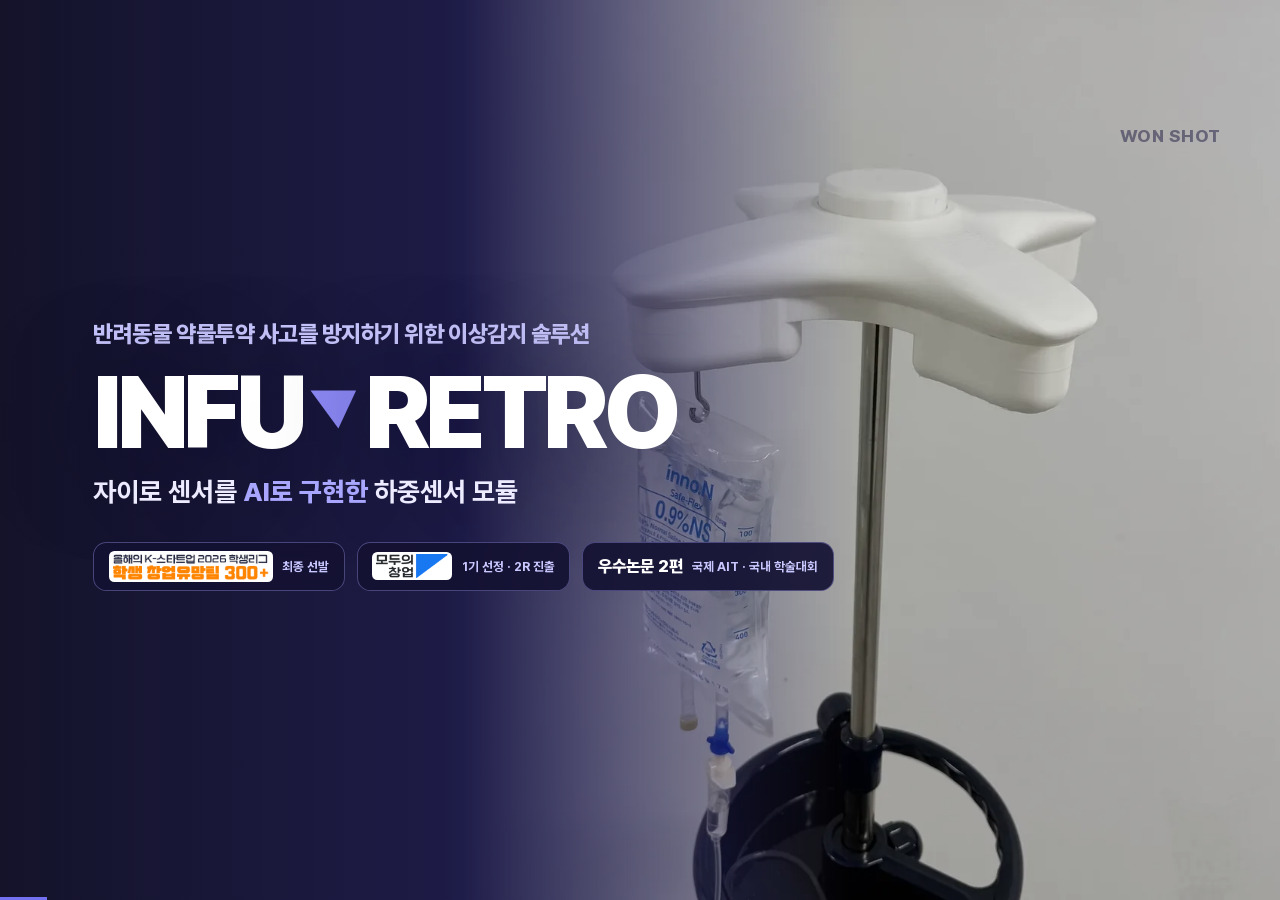
==== index.html @ 41d9176d "Invest slide spacing for PPTX export; rebuild PPTX Co-Authored-By: Claude Opus 5.5 <noreply@anthropi" ====
<!doctype html>
<html lang="ko">
<head>
<meta charset="utf-8">
<meta name="viewport" content="width=device-width, initial-scale=1, viewport-fit=cover">
<title>INFU RETRO IR — 자이로 가상화 AI 모델</title>
<meta name="claude:viewport-fit-sides" content="cover">
<meta name="description" content="WON SHOT — 로드셀 하나로 흔들림 · 기울기를 보정하는 자이로 가상화 AI 모델, INFU RETRO IR 발표 자료">
<meta name="theme-color" content="#120D0A">
<link rel="manifest" href="manifest.webmanifest">
<link rel="apple-touch-icon" href="media/icon-192.png">
<meta name="mobile-web-app-capable" content="yes">
<meta name="apple-mobile-web-app-capable" content="yes">
<meta name="apple-mobile-web-app-status-bar-style" content="black-translucent">
<script>
  // phones and tablets held upright show the deck turned sideways, like a video player in landscape
  if (matchMedia('(orientation: portrait) and (pointer: coarse)').matches) document.documentElement.classList.add('rot');
</script>
<style>
/* Layout: a 16:9 stage (1em = 1/96 of its width) on full-bleed slide grounds, the same on every screen like a
   slide viewer. On a phone or tablet held upright the whole viewer is turned a quarter turn (html.rot) so the
   stage uses the long side of the screen; turning the device sideways then shows it upright. */
:root {
  /* espresso ground */
  --g1: #221913;
  --g2: #140F0B;
  --g3: #0B0806;
  --panel: #1D1612;     /* cards */
  --panel-2: #271E18;   /* raised cards */
  --line: #3A2E25;
  --cream: #F3ECE2;     /* text on dark */
  --cream-2: #CFC2B3;
  --mute: #9A8B7E;
  --honey: #E3BC8C;     /* accent on dark */
  --caramel: #A9723F;   /* highlight fills */
  --sage: #9DB58E;      /* normal state */
  --alert: #E5704F;     /* alarm state */
  /* cream slides */
  --paper: #EFE8DD;
  --sheet: #F8F4EE;
  --rule: #D6CABA;
  --ink: #2A1F18;
  --cocoa: #3B2A20;
  --ink-mute: #6E5E50;
  --accent-ink: #8A5A2E;
  --night: #120D0A;
  --scrim: rgba(12, 8, 6, .86);
  --scrim0: rgba(12, 8, 6, 0);
  --veil: rgba(12, 8, 6, .95);
  --tint: rgba(243, 236, 226, .07);
  --track: rgba(243, 236, 226, .2);
  --track-ax: rgba(243, 236, 226, .08);
  --track-hi: rgba(243, 236, 226, .45);
  --hover: rgba(243, 236, 226, .12);

  --font: "Pretendard Pitch", "Pretendard Variable", Pretendard, -apple-system, BlinkMacSystemFont,
          "Apple SD Gothic Neo", "Noto Sans KR", "Malgun Gothic", system-ui, sans-serif;

  --vw: 100vw;
  --vh: 100vh;
  --fw: min(var(--vw), calc(var(--vh) * 16 / 9));
  --fh: calc(var(--fw) * 9 / 16);
  --ease: cubic-bezier(.2, .7, .2, 1);
  color-scheme: dark;
}
@supports (height: 100dvh) { :root { --vh: 100dvh; } }
html.rot { --vw: 100vh; --vh: 100vw; }
@supports (height: 100dvh) { html.rot { --vw: 100dvh; } }
html.rot body { position: fixed; top: 0; left: 0; width: var(--vw); height: var(--vh); transform-origin: 0 0; transform: translateX(100vw) rotate(90deg); }
/* Content slides and the control bar run on a light linen ground; the 3 a.m. photo scene, the overlays
   (contents, notes, lightbox) and the control bar over that scene keep the dark espresso tokens above. */
.slide:not(.photo), .chrome {
  --g1: #FFFDF9; --g2: #F7F1E8; --g3: #EDE3D6;
  --panel: #FFFFFF; --panel-2: #F6EFE5; --line: #E6DBCD;
  --cream: #2A1F18; --cream-2: #5B4B3F; --mute: #76665A;  /* muted text ≥ 4.5:1 on white, linen and peach cards */
  --honey: #AD6229; --caramel: #EDBD85; --sage: #4C8744; --alert: #D04E2D;
  --scrim: rgba(247, 241, 232, .95); --scrim0: rgba(247, 241, 232, 0);
  --tint: rgba(42, 31, 24, .045); --track: rgba(42, 31, 24, .14); --track-ax: rgba(42, 31, 24, .06);
  --track-hi: rgba(42, 31, 24, .32); --hover: rgba(42, 31, 24, .07);
  color-scheme: light;
}
.slide:not(.photo) { color: var(--cream); }
body.on-dark .chrome {
  --panel-2: #271E18; --line: #3A2E25; --cream: #F3ECE2; --cream-2: #CFC2B3; --mute: #9A8B7E; --honey: #E3BC8C;
  --scrim: rgba(12, 8, 6, .86); --scrim0: rgba(12, 8, 6, 0);
  --tint: rgba(243, 236, 226, .07); --track: rgba(243, 236, 226, .2); --track-ax: rgba(243, 236, 226, .08);
  --track-hi: rgba(243, 236, 226, .45); --hover: rgba(243, 236, 226, .12);
  color-scheme: dark;
}

*, *::before, *::after { box-sizing: border-box; }
[hidden] { display: none !important; }
html, body { height: 100%; }
body {
  margin: 0; overflow: hidden;
  background: #120D0A; color: var(--cream);
  font-family: var(--font);
  -webkit-font-smoothing: antialiased; font-kerning: normal;
  word-break: keep-all; overflow-wrap: break-word;
}
img { max-width: 100%; display: block; }
button { font: inherit; color: inherit; }
h1, h2, h3, h4, p, ol, ul, figure, blockquote { margin: 0; }
ol, ul { padding: 0; list-style: none; }
em { font-style: normal; color: var(--honey); }
strong, b { font-weight: 700; }
small { font-size: .8em; }
:focus-visible { outline: 3px solid var(--honey); outline-offset: 2px; border-radius: 4px; }
.sr { position: absolute; width: 1px; height: 1px; overflow: hidden; clip: rect(0 0 0 0); white-space: nowrap; }
.tn { font-variant-numeric: tabular-nums; }

/* ================= deck & slides ================= */
.deck { position: fixed; inset: 0; overflow: hidden; }
.slide {
  position: absolute; inset: 0;
  background: radial-gradient(120% 95% at 50% 38%, var(--g1) 0%, var(--g2) 55%, var(--g3) 100%);
  opacity: 0; visibility: hidden; z-index: 1;
  transition: opacity 0s .66s, visibility 0s .66s;
  --dx: 2vw;
}
.slide.past { --dx: -2vw; }
.slide.on { opacity: 1; visibility: visible; z-index: 2; transition: opacity .6s cubic-bezier(.3, .6, .3, 1), visibility 0s; --dx: 0px; }
.slide.light { background: linear-gradient(180deg, #F6F1EA 0%, var(--paper) 100%); color: var(--ink); }
.light em { color: var(--accent-ink); }

.frame {
  position: absolute; left: 50%; top: 50%;
  width: var(--fw); height: var(--fh);
  transform: translate(calc(-50% + var(--dx)), -50%);
  transition: transform .8s var(--ease);
  font-size: calc(var(--fw) / 96);
  padding: 3.3em 6em 2.6em;
  display: flex; flex-direction: column;
}
/* brand corners on content slides */
.slide:not(.light):not(.photo) .frame::before,
.slide:not(.light):not(.photo) .frame::after {
  position: absolute; top: 1.7em; font-size: .74em; font-weight: 700; letter-spacing: .2em; color: var(--mute);
}
.slide:not(.light):not(.photo) .frame::before { content: "WON SHOT"; left: 8.1em; white-space: pre; }
.slide:not(.light):not(.photo) .frame::after { content: attr(data-pg); right: 8.1em; letter-spacing: .14em; font-variant-numeric: tabular-nums; }
.appx .frame::after { color: var(--honey) !important; }
/* warm glow from the top and a faint film grain on the espresso ground */
.slide:not(.light):not(.photo)::before {
  content: ""; position: absolute; inset: 0; pointer-events: none;
  background:
    radial-gradient(55% 38% at 50% 0%, rgba(237, 189, 133, .2), rgba(237, 189, 133, 0) 72%),
    radial-gradient(40% 40% at 100% 100%, rgba(237, 189, 133, .12), rgba(237, 189, 133, 0) 70%),
    url("data:image/svg+xml;utf8,<svg xmlns='http://www.w3.org/2000/svg' width='180' height='180'><filter id='n'><feTurbulence type='fractalNoise' baseFrequency='.85' numOctaves='2' stitchTiles='stitch'/><feColorMatrix values='0 0 0 0 .25  0 0 0 0 .17  0 0 0 0 .1  0 0 0 .045 0'/></filter><rect width='180' height='180' filter='url(%23n)'/></svg>");
}
.lab .secn { display: inline-grid; place-items: center; min-width: 2em; height: 1.45em; margin-right: .65em; padding: 0 .4em; border-radius: .35em; background: rgba(173, 98, 41, .1); color: var(--honey); font-style: normal; font-size: .8em; font-weight: 800; letter-spacing: .04em; font-variant-numeric: tabular-nums; vertical-align: .1em; }
.slide.on .bleed, .slide.on .pet img, .slide.on .impact-photo img, .slide.on .cover-photo img { animation: kb 16s cubic-bezier(.2, .6, .3, 1) both; }
@keyframes kb { from { transform: scale(1.08); } to { transform: scale(1); } }
.s-impact .frame::after { display: none; }

/* build-in on arrival */
.slide.on .b { animation: rise .8s var(--ease) both; animation-delay: calc(120ms + var(--i, 0) * 80ms); }
@keyframes rise { from { opacity: 0; transform: translateY(1em); } }
/* click steps (like PowerPoint animations): hidden until the presenter advances */
[data-step] { transition: opacity .55s ease, transform .7s var(--ease), filter .55s ease; }
[data-step]:not(.in) { opacity: 0; transform: translateY(.9em); }
[data-step][data-dim]:not(.in) { opacity: .16; transform: none; filter: saturate(0); }

/* ================= type ================= */
.lab { text-align: center; font-size: 1em; font-weight: 650; letter-spacing: .02em; color: var(--honey); }
.lab span { color: var(--mute); font-weight: 500; margin-left: .5em; }
.h {
  margin-top: .4em; text-align: center;
  font-size: 2.85em; font-weight: 730; line-height: 1.26; letter-spacing: -.032em; text-wrap: balance;
}
.h mark, .big-sub mark {
  background: linear-gradient(180deg, transparent 58%, var(--caramel) 58%, var(--caramel) 93%, transparent 93%); color: inherit;
  padding: 0 .1em;
  -webkit-box-decoration-break: clone; box-decoration-break: clone;
}
.lede { margin-top: .7em; text-align: center; font-size: 1.15em; color: var(--cream-2); line-height: 1.55; }
.bd { flex: 1; min-height: 0; margin-top: 1.9em; display: flex; flex-direction: column; gap: 1.1em; }
.ft { margin-top: 1em; display: flex; flex-direction: column; gap: .5em; }
.take { text-align: center; font-size: 1.32em; font-weight: 700; letter-spacing: -.015em; }
.src { font-size: .75em; color: var(--mute); line-height: 1.5; }
.src::first-letter { color: var(--cream-2); }
.light .src { color: var(--ink-mute); }

/* ================= surfaces ================= */
.g { flex: 1; min-height: 0; display: grid; grid-template-columns: var(--c, 1fr 1fr); gap: 1.1em; }
.stack { display: flex; flex-direction: column; gap: 1.1em; min-width: 0; min-height: 0; }
.card {
  min-width: 0; min-height: 0;
  background: linear-gradient(180deg, #FFFFFF 0%, #FFFCF8 100%); border: 1px solid var(--line); border-radius: .9em;
  padding: 1.35em 1.5em;
  box-shadow: inset 0 1px 0 #FFFFFF, 0 .7em 2em rgba(92, 62, 36, .07), 0 .1em .3em rgba(92, 62, 36, .05);
}
.card.hi { background: linear-gradient(160deg, #FFF6EA 0%, #FBE8D2 100%); border-color: #EED1AE; }
.card h3 { font-size: 1.08em; font-weight: 700; letter-spacing: -.01em; line-height: 1.35; }
.cs { margin-top: .3em; font-size: .84em; color: var(--mute); line-height: 1.5; }
.num { font-weight: 800; letter-spacing: -.045em; line-height: 1; white-space: nowrap; }
/* a number that counts up keeps equal-width digits so the unit beside it does not jitter while it counts */
[data-count] { font-variant-numeric: tabular-nums; }
.num small { font-size: .42em; font-weight: 700; letter-spacing: 0; margin-left: .06em; }
.ph { position: relative; overflow: hidden; border-radius: .7em; min-height: 0; background: var(--panel-2); }
.ph img { width: 100%; height: 100%; object-fit: cover; }
.ico { width: 1em; height: 1em; flex: none; fill: none; stroke: currentColor; stroke-width: 1.7; stroke-linecap: round; stroke-linejoin: round; }
.chip { display: inline-flex; align-items: center; gap: .35em; padding: .3em .85em; border-radius: 99em; font-size: .8em; font-weight: 700; white-space: nowrap; }
.chip.ok { background: rgba(157, 181, 142, .16); color: var(--sage); }
.chip.okl { border: 1px solid rgba(157, 181, 142, .5); color: var(--sage); }
.chip.al { background: var(--alert); color: #FFFFFF; }
.chip.lt { background: rgba(173, 98, 41, .1); color: var(--honey); }
[data-zoom] { cursor: zoom-in; }

/* charts: every data graph is a fixed SVG drawn by scripts/infutech-charts.py (Python), never drawn in HTML */
.pyc { display: block; flex: 1; min-height: 0; width: 100%; margin-top: .8em; object-fit: contain; }
.pyc-w { display: block; width: 100%; height: auto; }
.pyc-vs { margin-bottom: 1.1em; padding-bottom: 1.1em; border-bottom: 1px dashed var(--line); }
.pyc-stack { margin-top: .7em; }
.pyc-res { display: block; width: 100%; height: auto; margin-top: 1.4em; }
.cause { margin-top: 1.25em; }
.cause-h { font-size: .9em; color: var(--cream-2); }
.cause-h b { margin-right: .55em; font-weight: 720; color: var(--cream); }
.cause .pyc-w { margin-top: .6em; }
.pyc-ep { display: block; width: 100%; height: auto; margin-top: auto; }
.pyc-spark { display: block; width: 100%; height: auto; max-height: 3.6em; object-fit: contain; object-position: left; margin-top: .2em; }
.pyc-dots { display: block; width: 15em; height: auto; flex: none; }
.chart { display: flex; flex-direction: column; }

/* ================= 1 cover · 17 close (cream) ================= */
.topline { display: flex; justify-content: space-between; gap: 2em; font-size: .78em; font-weight: 650; letter-spacing: .06em; color: var(--ink-mute); }
.s-cover .frame, .s-end .frame { padding-top: 2.2em; }
.cover-photo {
  position: absolute; left: 54.5%;
  right: calc((var(--fw) - var(--vw)) / 2);
  top: calc((var(--fh) - var(--vh)) / 2);
  bottom: calc((var(--fh) - var(--vh)) / 2);
  overflow: hidden; background: var(--night);
}
.cover-photo img { width: 100%; height: 100%; object-fit: cover; object-position: 35% 50%; }
.cover-photo::after { content: ""; position: absolute; inset: 0; background: linear-gradient(90deg, rgba(18, 13, 10, .25), rgba(18, 13, 10, 0) 30%); }
.cover-text { position: relative; flex: 1; width: 47%; display: flex; flex-direction: column; justify-content: center; gap: 1.1em; }
.eyebrow { font-size: 1.2em; font-weight: 560; color: var(--cocoa); }
.eyebrow em { font-weight: 760; }
.s-cover .eyebrow { margin-top: -.35em; font-size: 1.62em; font-weight: 650; letter-spacing: -.02em; color: var(--ink); }
.s-cover .eyebrow em { font-style: normal; font-weight: 820; color: var(--accent-ink); }
.cover-tag { display: flex; gap: .5em; }
.cover-tag span { padding: .3em .85em; border-radius: 99em; background: var(--cocoa); color: #FFF6EC; font-size: 1.18em; font-weight: 720; }
.cover-tag span + span { background: var(--accent-ink); }
.cover-ttl { font-size: 4.6em; font-weight: 800; line-height: 1.1; letter-spacing: -.045em; color: var(--ink); }
.cover-desc { font-size: 1.12em; line-height: 1.65; color: var(--cocoa); }
.cover-chips { display: flex; flex-wrap: wrap; gap: .5em; }
.cover-chips li { border: .1em solid var(--cocoa); color: var(--cocoa); border-radius: 99em; padding: .32em .95em; font-weight: 680; font-size: 1.02em; }
.cover-foot { display: flex; align-items: center; flex-wrap: wrap; gap: 1em; margin-top: 1.3em; font-weight: 700; font-size: .95em; color: var(--cocoa); }
.cover-foot .brand { font-size: 1.15em; letter-spacing: .16em; color: var(--ink); }
.cover-module {
  position: absolute; left: 46.2%; top: 52%;
  width: 16.8em; aspect-ratio: 1; max-width: 100%;
  border-radius: 50%; background: var(--sheet);
  display: grid; place-items: center;
  box-shadow: 0 1.6em 3.6em rgba(18, 13, 10, .38);
}
.cover-module img { width: 76%; }
.cover-module figcaption { position: absolute; top: calc(100% + 1em); left: 52%; white-space: nowrap; color: rgba(243, 236, 226, .82); font-size: .8em; font-weight: 650; letter-spacing: .04em; text-shadow: 0 1px 6px rgba(0, 0, 0, .5); }

/* closing: the reference page's clean centred column (eyebrow, one-line title, two lines, sign-off, footer)
   with the warm daylight care scene in a small arched window above it — not the cover's night photo */
.end-c { position: relative; flex: 1; display: flex; flex-direction: column; align-items: center; justify-content: center; text-align: center; gap: 1em; }
.end-win { position: relative; width: 12.5em; height: 15.5em; margin: 0 0 1.7em; border-radius: 6.25em 6.25em .6em .6em; overflow: hidden; background: #E9DFD2; box-shadow: 0 .6em 1.6em rgba(92, 62, 36, .12); }
.end-win::after { content: ""; position: absolute; inset: 0; border-radius: inherit; box-shadow: inset 0 0 0 1px rgba(92, 62, 36, .08); }
.end-win img { display: block; width: 100%; height: 100%; object-fit: cover; object-position: center 42%; transform: scale(1.75); transform-origin: 86% 40%; }  /* the IV line down to the sleeping cat — a closer frame than slide 19 */
.end-eb { font-size: .86em; font-weight: 600; letter-spacing: .24em; color: var(--accent-ink); }
.end-ttl { font-size: 3.5em; font-weight: 700; letter-spacing: -.03em; line-height: 1.25; color: var(--ink); margin: .05em 0 .1em; }
.end-sub { font-size: 1.22em; font-weight: 500; line-height: 1.7; letter-spacing: -.01em; color: #5B4B3F; }
.end-sub b { font-weight: 600; color: inherit; }
.end-ty { margin-top: 2.2em; font-size: 1.6em; font-weight: 700; letter-spacing: -.01em; color: var(--accent-ink); }
.end-foot { font-size: .82em; font-weight: 600; letter-spacing: .14em; color: var(--ink-mute); }

/* ================= 2 night ================= */
.photo .bleed { position: absolute; inset: 0; width: 100%; height: 100%; object-fit: cover; object-position: 70% 50%; }
.s-night .shade { position: absolute; inset: 0; background: linear-gradient(90deg, rgba(12, 8, 6, .93) 0%, rgba(12, 8, 6, .7) 42%, rgba(12, 8, 6, .12) 74%, rgba(12, 8, 6, 0) 100%); }
.s-night .frame { justify-content: center; }
.scene { position: relative; width: 60%; display: flex; flex-direction: column; gap: 1.5em; }
.clock { display: flex; align-items: baseline; gap: .8em; color: var(--honey); font-weight: 650; font-size: 1.1em; letter-spacing: .04em; }
.clock .digits { font-size: 3.4em; font-weight: 250; letter-spacing: .02em; font-variant-numeric: tabular-nums; color: var(--cream); }
.clock .colon { animation: blink 2s steps(1) infinite; }
@keyframes blink { 50% { opacity: .15; } }
.scene-ttl { font-size: 3.5em; font-weight: 740; line-height: 1.26; letter-spacing: -.04em; }
.scene-sub { font-size: 2em; font-weight: 560; line-height: 1.45; color: var(--cream-2); letter-spacing: -.025em; }
.scene-sub em { font-weight: 740; }
.scene-ttl em { font-style: normal; color: var(--honey); }
.story { display: grid; grid-template-columns: repeat(4, 1fr); gap: 0; margin: .2em 0 .3em; }
.story li { position: relative; display: flex; flex-direction: column; gap: .35em; padding: 1.25em 1.2em 0 0; border-top: 2px solid rgba(227, 188, 140, .35); }
.story li::before { content: ""; position: absolute; left: 0; top: -.45em; width: .8em; height: .8em; border-radius: 50%; background: var(--g2); border: 2px solid var(--honey); }
.story li.hl { border-top-color: var(--alert); }
.story li.hl::before { background: var(--alert); border-color: var(--alert); }
.story b { font-size: 1.45em; font-weight: 780; color: var(--cream); }
.story li.hl b { color: #F08A6A; }
.story span { font-size: 1.04em; line-height: 1.45; color: var(--cream-2); }
.gaps { display: flex; gap: .7em; }
.gaps li { padding: .55em 1.2em; border-radius: 99em; background: rgba(243, 236, 226, .08); border: 1px solid var(--line); font-weight: 680; }
.scene-src { position: absolute; left: 6em; bottom: 2.4em; font-size: .75em; color: var(--mute); }

/* ================= 3 hook number ================= */
.hook { flex: 1; display: flex; flex-direction: column; align-items: center; justify-content: center; text-align: center; }
.big { font-size: 11em; font-weight: 800; letter-spacing: -.06em; line-height: .95; }
.big small { font-size: .45em; letter-spacing: -.02em; margin-left: .04em; }
.big-sub { position: relative; margin-top: .55em; font-size: 2.1em; font-weight: 650; letter-spacing: -.03em; line-height: 1.4; }
.scribble { position: absolute; left: -4%; right: -4%; bottom: -.55em; width: 108%; height: .7em; overflow: visible; }
.scribble path { fill: none; stroke: var(--caramel); stroke-width: 3; stroke-linecap: round; stroke-dasharray: 700; stroke-dashoffset: 700; transition: stroke-dashoffset 1s var(--ease) 1.1s; }
.slide.on .scribble path { stroke-dashoffset: 0; }
.big-note { margin-top: 1.5em; font-size: 1.08em; color: var(--cream-2); }
.cx { margin-top: 1.6em; font-size: 1.75em; font-weight: 800; letter-spacing: -.02em; color: var(--mute); }
.cx span { color: var(--alert); text-decoration: underline; text-decoration-color: rgba(208, 78, 45, .45); text-decoration-thickness: .12em; text-underline-offset: .2em; }
.cx + .big-note { margin-top: 1em; }
.watch-band { display: grid; grid-template-columns: auto 1fr; align-items: center; gap: 2.2em; width: 66em; max-width: 100%; margin: 0 auto; padding: 1.4em 2em; border-radius: 1em; background: var(--panel); border: 1px solid var(--line); }
.watch-band p { font-size: 1.35em; font-weight: 650; line-height: 1.45; letter-spacing: -.02em; }
.watch-band p small { display: block; margin-top: .35em; font-size: .64em; font-weight: 500; color: var(--mute); letter-spacing: 0; }

.hook2 { flex: 1; min-height: 0; display: grid; grid-template-columns: 1.55fr 1fr; align-items: center; gap: 2.4em; }
.pet { height: 100%; max-height: 31em; min-height: 0; border-radius: 1.1em; overflow: hidden; box-shadow: 0 1.6em 4em rgba(92, 62, 36, .22); }
.pet img { width: 100%; height: 100%; object-fit: cover; object-position: 50% 60%; }
.cap { position: absolute; left: .7em; bottom: .7em; padding: .3em .75em; border-radius: 99em; background: rgba(12, 8, 6, .66); color: #F3ECE2; backdrop-filter: blur(4px); font-size: .76em; font-weight: 650; }

/* ================= 4 record ================= */
.verdict { margin-top: 1.5em; font-size: 1.35em; font-weight: 700; letter-spacing: -.02em; }
.quote { margin-top: auto; padding-top: 1.1em; border-top: 1px solid var(--line); font-size: .92em; line-height: 1.6; color: var(--cream-2); }
.quote cite { display: block; margin-top: .3em; font-style: normal; font-size: .85em; color: var(--mute); }

/* ================= 5 limits ================= */
.lim-grp { display: grid; grid-template-columns: 1fr 1fr; gap: 1em; }
.lim-grp p { display: flex; align-items: center; gap: .8em; font-size: .86em; font-weight: 760; letter-spacing: .04em; color: var(--mute); }
.lim-grp p::after { content: ""; flex: 1; border-top: 1px solid var(--line); }
.lims { display: grid; grid-template-columns: repeat(4, 1fr); gap: 1em; flex: 1; min-height: 0; }
.lim { display: flex; flex-direction: column; gap: .85em; padding: 1.35em 1.35em 1.2em; }
.lim .tag { font-size: .76em; font-weight: 700; letter-spacing: .06em; color: var(--mute); }
.lim h3 { margin-top: -.4em; font-size: 1.45em; }
.lim .x b { display: block; font-size: 3em; font-weight: 800; letter-spacing: -.04em; line-height: 1.05; color: var(--cream); }
.lim:nth-child(n+3) .x b { color: var(--alert); }
.lim .x span { font-size: .9em; color: var(--mute); }
.lim .why { display: flex; align-items: flex-start; gap: .45em; padding-top: .75em; border-top: 1px dashed var(--line); font-size: .92em; line-height: 1.45; color: var(--cream-2); }
.lim .why .ico { width: 1.05em; height: 1.05em; margin-top: .2em; color: var(--alert); stroke-width: 2.4; }
/* a real photo per card; the labelled smart-pole figure is shown whole on white */
.lv-ph { position: relative; flex: 1; min-height: 10em; margin: 0; border-radius: .7em; overflow: hidden; background: var(--panel-2); }
.lv-ph > img { position: absolute; inset: 0; width: 100%; height: 100%; object-fit: cover; }
.lv-ph.fit { background: #FFFFFF; box-shadow: inset 0 0 0 1px var(--line); }
.lv-ph.fit > img { object-fit: contain; padding: .35em 0; }
.ov { position: absolute; left: .6em; right: .6em; bottom: .6em; padding: .55em .75em; border-radius: .55em; background: rgba(255, 255, 255, .93); box-shadow: 0 .4em 1.2em rgba(42, 31, 24, .2); }
.ov-dark { background: rgba(18, 13, 10, .74); box-shadow: none; }
.ov-tag { left: auto; top: .6em; bottom: auto; font-size: .86em; font-weight: 700; color: var(--cream-2); }
.ov-tag b { color: var(--alert); }
.ov-log { display: grid; gap: .3em; }
.ov-log p { display: grid; grid-template-columns: 3em 1fr 1.1em; align-items: center; gap: .5em; padding-bottom: .3em; border-bottom: 1px dashed #DACBB9; font-size: .84em; font-variant-numeric: tabular-nums; }
.ov-log p:last-child { padding-bottom: 0; border-bottom: 0; }
.ov-log span { font-weight: 650; color: var(--mute); }
.ov-log b { font-weight: 700; color: var(--cream-2); }
.ov-log b.blank { color: #CDBDAA; }
.ov-log .ico { width: 1.1em; height: 1.1em; color: var(--sage); stroke-width: 2; }
.ov-log i { font-style: normal; font-weight: 850; text-align: center; color: var(--alert); }
.rl { display: flex; align-items: center; padding: 0 .3em 1.4em; }
.rl .pt { position: relative; width: 1em; height: 1em; flex: none; border-radius: 50%; background: #E3BC8C; box-shadow: 0 0 0 .25em rgba(227, 188, 140, .22); }
.rl .gap { position: relative; flex: 1; height: .55em; margin: 0 .3em; border-radius: 99em; background: repeating-linear-gradient(135deg, rgba(240, 120, 88, .85) 0 .3em, rgba(240, 120, 88, .25) .3em .6em); }
.rl em { position: absolute; top: calc(100% + .5em); left: 50%; transform: translateX(-50%); white-space: nowrap; font-style: normal; font-size: .8em; font-weight: 720; color: #CFC2B3; }
.rl .gap em { color: #F59A7C; }
.needs { display: grid; gap: .55em; }
.needs-l { font-size: .86em; font-weight: 760; letter-spacing: .04em; color: var(--honey); }
.needs ul { display: grid; grid-template-columns: repeat(4, 1fr); gap: 1em; }
.needs li { display: flex; align-items: center; justify-content: center; gap: .5em; padding: .8em 1em; border-radius: .8em; background: linear-gradient(90deg, #FFF3E3, #FBE8D2); border: 1px solid #EED1AE; font-size: 1.05em; font-weight: 720; text-align: center; }
.needs li .ico { width: 1.2em; height: 1.2em; color: var(--honey); stroke-width: 2.2; }

/* ================= field research ================= */
.field { flex: 1; min-height: 0; display: grid; grid-template-columns: 1.3fr 1fr; grid-template-rows: minmax(0, 1fr) auto; gap: 1.1em 1.4em; }
.field-take { grid-column: 1 / -1; font-size: 1.4em; }
.field-take em { font-style: normal; color: var(--honey); }
.mosaic { display: grid; grid-template-columns: 1fr 1fr; grid-template-rows: 1fr 1fr; gap: .7em; min-height: 0; }
.trail { display: flex; flex-direction: column; gap: .7em; min-height: 0; }
.trail li { flex: 1; display: grid; grid-template-columns: 2.85em 1fr; gap: 1em; align-items: center; padding: .85em 1.3em; }
.trail .n { width: 2.7em; height: 2.7em; font-size: 1.05em; border-radius: 50%; display: grid; place-items: center; background: var(--panel-2); border: 1px solid #EED1AE; color: var(--honey); font-weight: 800; }
.trail h3 { font-size: 1.3em; letter-spacing: -.015em; }
.trail h3 small { margin-left: .55em; font-size: .7em; font-weight: 500; color: var(--mute); }
.trail .heard { margin-top: .3em; font-size: .95em; color: var(--cream-2); line-height: 1.45; }
.trail .heard b { margin-right: .5em; font-size: .86em; color: var(--mute); }
.trail .did { margin-top: .4em; font-size: 1.12em; font-weight: 700; color: var(--honey); }

/* ================= 6 solution ================= */
.sol { flex: 1; min-height: 0; display: grid; grid-template-columns: 1fr 1.05fr 1fr; align-items: center; gap: 1.5em; }
.callouts { display: flex; flex-direction: column; gap: 1.1em; }
.callouts.l { text-align: right; }
.co { display: grid; grid-template-columns: 5.6em 1fr; align-items: center; gap: 1em; padding: .9em 1.1em; }
.callouts.l .co { grid-template-columns: 1fr 5.6em; }
.callouts.l .co .th { order: 2; }
.th { width: 5.6em; height: 4.2em; border-radius: .5em; overflow: hidden; background: var(--panel-2); box-shadow: inset 0 0 0 1px var(--line); }
.th img { width: 100%; height: 100%; object-fit: cover; }
.co .k { font-size: .8em; font-weight: 750; letter-spacing: .05em; color: var(--honey); }
.co b { display: block; margin-top: .25em; font-size: 1.2em; letter-spacing: -.015em; }
.co span { display: block; margin-top: .3em; font-size: .9em; color: var(--cream-2); line-height: 1.5; }
.hero { position: relative; display: grid; place-items: center; height: 100%; min-height: 0; }
.hero::before { content: ""; position: absolute; width: 86%; aspect-ratio: 1; border-radius: 50%; background: radial-gradient(circle, rgba(237, 189, 133, .5) 0%, rgba(237, 189, 133, 0) 68%); }
.hero .disc { position: relative; width: 22em; max-width: 100%; aspect-ratio: 1; border-radius: 50%; background: var(--sheet); display: grid; place-items: center; box-shadow: 0 2em 4.5em rgba(92, 62, 36, .2), 0 0 0 .5em rgba(255, 255, 255, .6); }
.hero .disc img { width: 78%; }
.line-up { position: absolute; left: 50%; bottom: -.4em; transform: translateX(-50%); width: max-content; display: flex; gap: .6em; white-space: nowrap; }
.line-up li { display: flex; align-items: center; gap: .55em; padding: .35em .9em .35em .35em; border-radius: 99em; background: #FFFFFF; box-shadow: 0 .4em 1.2em rgba(92, 62, 36, .14), inset 0 0 0 1px var(--line); }
.line-up img { width: 2.6em; height: 2.6em; border-radius: 50%; object-fit: cover; background: var(--sheet); }
.line-up span { display: grid; font-size: .78em; line-height: 1.3; color: var(--mute); }
.line-up b { font-size: 1.15em; color: var(--cream); }
.flow { display: grid; grid-template-columns: 1fr auto 1fr auto 1fr; align-items: stretch; gap: .8em; }
.flow .arr { align-self: center; width: 1.5em; height: 1.5em; color: var(--honey); stroke-width: 2; }
.fstep { display: grid; grid-template-columns: 2.6em 1fr; column-gap: 1em; align-items: center; padding: 1em 1.3em; }
.fstep .n { grid-row: span 2; width: 2.6em; height: 2.6em; border-radius: 50%; display: grid; place-items: center; background: var(--honey); color: #FFFFFF; font-weight: 800; }
.fstep b { font-size: 1.2em; }
.fstep span { font-size: .88em; color: var(--cream-2); line-height: 1.45; }

/* ================= sensor reduction ================= */
.sx { flex: 1; min-height: 0; display: grid; grid-template-columns: 1.35fr auto 1fr; gap: 1em; }
.sx-arr { align-self: center; width: 2.2em; height: 2.2em; color: var(--honey); stroke-width: 2; }
.sx > .card { display: flex; flex-direction: column; gap: .9em; padding: 1.4em 1.6em; min-height: 0; }
.sx-k { display: flex; align-items: center; gap: .5em; font-size: 1.2em; font-weight: 800; letter-spacing: -.01em; color: var(--honey); }
.sx-k > span { display: grid; place-items: center; width: 1.6em; height: 1.6em; border-radius: 50%; background: var(--honey); color: #FFFFFF; font-size: .85em; }
.sx-k small { margin-left: .2em; font-size: .74em; font-weight: 650; color: var(--mute); }
.sx-tw { flex: 1; min-height: 0; display: grid; grid-template-rows: 1.55fr 1fr; gap: .7em; }
.sx-ph { min-height: 6em; }
.sx-chart { display: block; margin: 0; padding: .5em .8em .6em; }
.sx-ph.sx-chart.light-box { display: block; overflow: hidden; }
.sx-chart img, .sx-chart.light-box img { display: block; width: 100%; height: 100%; max-height: none; object-fit: contain; }
.sx-ph img { object-position: 45% 50%; }
.sx-team { min-height: 6em; }
.sx-team img { object-position: 50% 62%; }
.sx-out { font-size: 1.1em; font-weight: 720; line-height: 1.45; }
.sx-out em { font-style: normal; font-size: 1.4em; font-weight: 850; letter-spacing: -.02em; color: var(--alert); vertical-align: -.05em; }
.sx-out small { display: block; margin-top: .2em; font-size: .8em; font-weight: 600; color: var(--mute); }
.sx-pcb { flex: 1; min-height: 0; display: grid; grid-template-rows: 1fr 1fr; gap: .6em; }
.sx-pcb .ph { background: #FFFFFF; box-shadow: inset 0 0 0 1px var(--line); }
.sx-pcb .ph img { object-fit: contain; padding: .4em; }
.sx-pcb .cap { font-size: .74em; }
.sx-res { display: grid; grid-template-columns: 1fr 1fr; gap: .8em; padding-top: .85em; border-top: 1px dashed #E2BF98; }
.sx-res b { display: block; font-size: 2.6em; font-weight: 800; letter-spacing: -.04em; line-height: 1.05; color: var(--honey); }
.sx-res b small { font-size: .45em; letter-spacing: 0; }
.sx-res span { font-size: .86em; font-weight: 600; color: var(--cream-2); }

/* ================= 7 demo ================= */
.video { display: flex; flex-direction: column; gap: .6em; min-height: 0; }
.video video { width: 100%; height: auto; max-height: 100%; aspect-ratio: 16 / 9; border-radius: .8em; background: #000000; object-fit: contain; box-shadow: 0 1.4em 3.4em rgba(92, 62, 36, .22); }
.video figcaption { font-size: .78em; color: var(--mute); }
.chap { display: flex; flex-direction: column; gap: .8em; }
.demo-ab { display: grid; grid-template-columns: auto 1fr; align-items: center; gap: 1.5em; margin-top: 1.1em; padding: 1em 1.6em; border-radius: .9em; background: var(--panel); box-shadow: inset 0 0 0 1px var(--line); }
.ab-k { display: grid; gap: .15em; padding-right: 1.5em; border-right: 1px solid var(--line); }
.ab-k b { font-size: 1.35em; font-weight: 820; letter-spacing: -.02em; color: var(--honey); }
.ab-k span { font-size: .84em; font-weight: 600; color: var(--mute); }
.ab-list { display: grid; grid-template-columns: repeat(4, 1fr); align-items: start; gap: 1.1em; }
.ab-list li { display: grid; gap: .2em; padding-left: .9em; border-left: 3px solid var(--alert); }
.ab-list b { font-size: 1.3em; font-weight: 820; letter-spacing: -.02em; }
.ab-list span { font-size: .9em; font-weight: 600; color: var(--cream-2); }
.ab-list em { display: block; margin-top: .1em; font-style: normal; font-size: .92em; font-weight: 700; color: var(--honey); }
.chap-l { font-size: .84em; font-weight: 720; letter-spacing: .06em; color: var(--honey); }
.chap ol { display: grid; gap: .45em; }
.chap button { width: 100%; display: flex; align-items: center; gap: .9em; text-align: left; padding: .5em .9em .5em .5em; border-radius: .6em; border: 1px solid var(--line); background: var(--panel); color: var(--cream); font-size: 1em; font-weight: 600; cursor: pointer; transition: background .25s, border-color .25s; }
.chap button:hover { border-color: var(--honey); }
.chap button img { width: 4.6em; height: 2.6em; object-fit: cover; border-radius: .35em; flex: none; }
.chap button time { font-variant-numeric: tabular-nums; color: var(--honey); font-weight: 700; min-width: 2.6em; }
.chap button .chip { margin-left: auto; font-size: .7em; }
.chap button[aria-current="true"] { background: var(--panel-2); border-color: var(--honey); }

/* ================= 8 data (simulation) ================= */
.pp-wrap { flex: 1; min-height: 0; display: grid; grid-template-columns: 1fr 1.02fr; gap: 2.2em; align-items: stretch; }
.pp { position: relative; min-height: 0; }
.pp-page { position: absolute; top: 0; margin: 0; height: 100%; background: #FFFFFF; border-radius: .25em; box-shadow: 0 1.2em 3em rgba(92, 62, 36, .2), 0 .1em .3em rgba(92, 62, 36, .12); }
.pp-page img { width: 100%; height: 100%; border-radius: inherit; }
.pp-1 { left: 0; top: 5%; height: 90%; aspect-ratio: 873 / 1147; transform: rotate(-4deg); transform-origin: 70% 60%; }
.pp-2 { right: 0; aspect-ratio: 832 / 1125; }
.pin { display: inline-grid; place-items: center; width: 1.9em; height: 1.9em; border-radius: 50%; background: var(--honey); color: #FFFFFF; font-style: normal; font-weight: 800; font-size: .95em; box-shadow: 0 0 0 .3em rgba(173, 98, 41, .22); }
.pp-page .pin { position: absolute; transform: translate(-50%, -50%); pointer-events: none; }
.slide.on .pp-page .pin { animation: pulse 2.4s ease-out 1.2s infinite; }
@keyframes pulse { 0% { box-shadow: 0 0 0 0 rgba(173, 98, 41, .5); } 70% { box-shadow: 0 0 0 .9em rgba(173, 98, 41, 0); } 100% { box-shadow: 0 0 0 0 rgba(173, 98, 41, 0); } }
.pinfo { display: flex; flex-direction: column; gap: .9em; min-height: 0; }
.pmeta { display: flex; flex-direction: column; gap: .45em; }
.pmeta .k { font-size: .86em; font-weight: 750; color: var(--honey); }
.pmeta h3 { font-size: 1.45em; letter-spacing: -.02em; }
.pmeta .en { font-size: .92em; color: var(--cream-2); line-height: 1.45; }
.pmeta .by { font-size: .84em; color: var(--mute); }
.pkeys { flex: 1; min-height: 0; display: grid; gap: .7em; }
.pkeys li { display: grid; grid-template-columns: 2.6em 1fr; align-items: center; gap: .9em; padding: 1em 1.3em; }
.pkeys li .pin { justify-self: center; }
.pkeys b { display: block; font-size: 1.22em; letter-spacing: -.015em; }
.pkeys p { margin-top: .25em; font-size: .95em; color: var(--cream-2); }
.pmore { display: flex; align-items: center; gap: .8em; font-size: .88em; color: var(--cream-2); }
.pmore .chip { flex: none; }
.pf-curve { flex: none; align-self: stretch; width: 16em; margin: 0; display: grid; place-items: center; padding: .4em; border-radius: .5em; background: #FFFFFF; box-shadow: inset 0 0 0 1px var(--line); }
.pf-curve img { max-width: 100%; max-height: 100%; }

/* ================= 9 results ================= */
.stats { display: grid; grid-template-columns: repeat(4, 1fr); gap: 1em; flex: 1.25; min-height: 0; }
.stat { display: flex; flex-direction: column; justify-content: space-between; gap: .7em; padding: 1.5em 1.6em; }
.stat .num { font-size: 5.8em; }
.stat .num.ac { color: var(--honey); }
.stat div p:not(.num) { margin-top: .5em; font-size: 1.2em; font-weight: 700; line-height: 1.4; }
.stat .cond { display: grid; gap: .35em; padding-top: .9em; border-top: 1px dashed var(--line); font-size: .9em; color: var(--cream-2); line-height: 1.45; }
.stat .cond span { display: grid; grid-template-columns: 2.6em 1fr; gap: .4em; }
.stat .cond b { font-weight: 720; color: var(--mute); }
.pf.pf-next { flex-direction: column; align-items: stretch; justify-content: center; gap: .5em; }
.pf-next p { text-align: left; }
.pf-k { font-size: .84em !important; font-weight: 760; letter-spacing: .04em; color: var(--honey) !important; }
.proof { display: grid; grid-template-columns: auto 1.5fr 1fr 1fr; align-items: center; gap: 1.4em; padding: 1.15em 1.5em; }
.drops { display: grid; grid-template-columns: repeat(5, 1fr); gap: .35em; color: var(--honey); }
.drops .ico { width: 1.5em; height: 1.5em; stroke-width: 1.8; }
.proof p { font-size: .92em; line-height: 1.45; color: var(--cream-2); }
.proof p b { display: block; color: var(--cream); font-size: 1.08em; }
.proof .ip { padding-left: 1.4em; border-left: 1px solid var(--line); }
.proof .paper { display: flex; align-items: center; gap: .9em; }
.proof .paper img { height: 4.8em; width: auto; border-radius: .2em; box-shadow: 0 .4em 1.2em rgba(92, 62, 36, .2); background: #FFFFFF; }

.proof2 { flex: .72; min-height: 0; display: grid; grid-template-columns: 1fr 1fr 1.3fr; gap: 1em; }
.pf { display: flex; align-items: center; gap: 1.4em; padding: 1.2em 1.5em; }
.pf .drops { grid-template-columns: repeat(5, 1fr); gap: .5em; }
.pf .drops .ico { width: 2.1em; height: 2.1em; }
.pf p { font-size: .9em; color: var(--cream-2); line-height: 1.45; }
.pf p b { display: block; font-size: 1.2em; color: var(--cream); letter-spacing: -.01em; }
.pat3 { display: flex; align-items: center; gap: .2em; color: var(--honey); font-weight: 800; font-size: 1.4em; }
.pat3 .ico { width: 3.2em; height: 3.2em; stroke-width: 1.3; }

/* ================= 10 market: three demand signals + the record mandate ================= */
.dm { flex: 1; min-height: 0; display: grid; grid-template-columns: repeat(3, 1fr); gap: 1.2em; }
.dm-c { display: flex; flex-direction: column; min-height: 0; padding: 1.5em 1.7em 1.2em; }
.dm-k { display: flex; align-items: center; gap: .5em; font-size: 1.3em; font-weight: 820; letter-spacing: -.02em; }
.dm-k i { display: inline-grid; place-items: center; width: 1.6em; height: 1.6em; border-radius: 50%; background: var(--honey); color: #FFFFFF; font-style: normal; font-size: .78em; font-weight: 850; }
.dm-n { margin-top: .25em; font-size: 4.6em; font-weight: 850; letter-spacing: -.045em; line-height: 1.05; color: var(--honey); font-variant-numeric: proportional-nums; }
.dm-n small { font-size: .42em; letter-spacing: 0; margin-left: .05em; }
.dm-l { font-size: 1.12em; font-weight: 650; line-height: 1.4; color: var(--cream-2); }
.dm-c .pyc { margin-top: 1em; }
.dm-reg { display: grid; grid-template-columns: 1.15fr 1fr; gap: 1.6em; padding: 1em 1.6em; border-radius: .9em; background: linear-gradient(100deg, #3B2A20 0%, #5A3A26 100%); color: #FFF6EC; }
.dm-law { display: flex; align-items: center; gap: 1em; }
.dm-law.nx { padding-left: 1.6em; border-left: 1px solid rgba(255, 246, 236, .2); }
.dm-law time { flex: none; padding: .3em .85em; border-radius: 99em; background: rgba(255, 246, 236, .14); color: #F3D3A8; font-size: 1em; font-weight: 820; font-variant-numeric: tabular-nums; }
.dm-law.nx time { background: var(--honey); color: #FFFFFF; }
.dm-law b { display: block; font-size: 1.32em; font-weight: 800; letter-spacing: -.02em; }
.dm-law span { display: block; margin-top: .2em; font-size: .86em; font-weight: 600; line-height: 1.4; color: #E9DCCD; }

/* ================= 11 compare ================= */
.tbl { overflow-x: auto; border-radius: .9em; border: 1px solid var(--line); background: var(--panel); min-width: 0; }
.cmp { width: 100%; height: 100%; border-collapse: collapse; font-size: 1.02em; }
.cmp th, .cmp td { padding: .9em .9em; text-align: center; line-height: 1.35; border-top: 1px solid var(--line); }
.cmp thead th { border-top: 0; vertical-align: bottom; padding-top: 1.2em; }
.cmp thead th b { display: block; font-size: 1.05em; }
.cmp thead th small { display: block; margin-top: .2em; font-size: .74em; font-weight: 500; color: var(--mute); }
.cmp tbody th { text-align: left; font-weight: 650; color: var(--mute); font-size: .9em; white-space: nowrap; padding-left: 1.3em; }
.cmp td { color: var(--cream-2); }
.cmp .us { background: rgba(237, 189, 133, .2); color: var(--cream); font-weight: 720; }
.cmp thead .us { background: var(--honey); color: #FFFFFF; border-radius: .7em .7em 0 0; }
.cmp thead .us small { color: #FFFFFF; opacity: .85; }
.cmp td.us small { display: block; font-size: .78em; font-weight: 600; color: var(--honey); }
.edge { display: grid; grid-template-columns: repeat(4, 1fr); gap: .9em; }
.edge div { display: flex; gap: .8em; align-items: flex-start; padding: 1em 1.2em; border-radius: .8em; background: var(--panel); border: 1px solid var(--line); }
.edge .ico { width: 1.6em; height: 1.6em; color: var(--honey); margin-top: .1em; }
.edge b { display: block; font-size: 1.02em; }
.edge span { font-size: .82em; color: var(--mute); line-height: 1.45; }

/* ================= regulation ================= */
.rg { flex: 1; min-height: 0; display: grid; grid-template-columns: 1fr auto 1fr auto 1fr; gap: .9em; }
.rg-arr { align-self: center; width: 2.2em; height: 2.2em; color: var(--honey); stroke-width: 2; }
.rg-step { display: flex; flex-direction: column; gap: 1em; padding: 1.4em 1.45em; min-height: 0; }
.rg-q { display: flex; align-items: center; gap: .6em; font-size: 1.3em; font-weight: 780; letter-spacing: -.02em; }
.rg-q .pin { font-size: .7em; }
.rg-fork { flex: 1; display: grid; grid-template-rows: 1fr 1fr; gap: .8em; }
.rg-opt { position: relative; display: flex; flex-direction: column; justify-content: center; gap: .35em; padding: 1em 1.15em; border-radius: .75em; border: 1px solid var(--line); background: var(--panel-2); }
.rg-opt .who { display: flex; align-items: center; gap: .45em; font-size: .86em; font-weight: 720; color: var(--mute); }
.rg-opt .who .ico { width: 1.3em; height: 1.3em; }
.rg-opt b { font-size: 1.32em; letter-spacing: -.02em; }
.rg-opt span { font-size: .88em; line-height: 1.45; color: var(--cream-2); }
.rg-opt em { position: absolute; top: .85em; right: .85em; padding: .25em .7em; border-radius: 99em; font-style: normal; font-size: .76em; font-weight: 800; }
.rg-opt.off { opacity: .6; }
.rg-opt.off b { text-decoration: line-through 2px rgba(208, 78, 45, .55); }
.rg-opt.off em { border: 1.5px solid var(--alert); color: var(--alert); transform: rotate(-5deg); }
.rg-opt.on { background: linear-gradient(160deg, #FFF6EA, #FBE8D2); border-color: #E2BF98; box-shadow: 0 .5em 1.4em rgba(173, 98, 41, .12); }
.rg-opt.on .who { color: var(--honey); }
.rg-opt.on em { background: var(--honey); color: #FFFFFF; }
/* risk pyramid: the narrow top is the highest-risk class */
.ladder { flex: 1; display: block; width: 100%; min-height: 0; object-fit: contain; padding: .4em 0 1.2em; }
.ladder-ax { display: flex; justify-content: space-between; font-size: .78em; font-weight: 700; color: var(--mute); }
.rg-note { padding-top: .8em; border-top: 1px dashed var(--line); font-size: .9em; line-height: 1.5; color: var(--cream-2); }
.rg-note b { color: var(--honey); }
.reg-ph { flex: 1; min-height: 6em; }
.reg-ph img { object-position: 50% 45%; }
.rg-checks { display: grid; gap: .55em; }
.rg-checks li { display: flex; align-items: center; gap: .55em; font-size: 1.05em; font-weight: 720; }
.rg-checks .ico { width: 1.35em; height: 1.35em; color: var(--sage); stroke-width: 2.2; }
.rg-verdict { display: flex; align-items: center; justify-content: space-between; gap: 1.5em; padding: 1em 1.5em; border-radius: .9em; background: linear-gradient(90deg, #FFF3E3, #FBE8D2); border: 1px solid #EED1AE; }
.rg-verdict p:first-child { font-size: 1.15em; font-weight: 700; letter-spacing: -.01em; }
.rg-verdict p:first-child b { margin-right: .8em; color: var(--honey); }
.also { display: flex; flex-wrap: wrap; gap: .5em; }
.also span { font-size: .8em; font-weight: 650; padding: .35em .85em; border-radius: 99em; border: 1px solid var(--line); color: var(--cream-2); }

/* ================= 12 cost ================= */
.cost { width: 100%; border-collapse: collapse; font-size: .92em; font-variant-numeric: tabular-nums; margin-top: .9em; }
.cost th, .cost td { padding: .42em .5em; text-align: left; border-bottom: 1px solid var(--line); line-height: 1.35; color: var(--cream-2); }
.cost td:last-child { text-align: right; white-space: nowrap; color: var(--cream); }
.cost tbody th { font-weight: 750; color: var(--honey); white-space: nowrap; vertical-align: top; }
.cost tfoot td, .cost tfoot th { border-bottom: 0; border-top: 2px solid var(--honey); font-weight: 800; font-size: 1.12em; padding-top: .55em; color: var(--cream); }
.pl { display: grid; gap: .55em; margin-top: .9em; font-variant-numeric: tabular-nums; }
.pl div { display: flex; justify-content: space-between; gap: 1em; font-size: 1.05em; color: var(--cream-2); }
.pl div b { white-space: nowrap; color: var(--cream); }
.pl .tot { padding-top: .55em; border-top: 2px solid var(--honey); font-size: 1.2em; }
.pl .tot span, .pl .tot b { color: var(--honey); }
.mini .k { font-size: .84em; font-weight: 700; color: var(--honey); }
.mini .num { font-size: 2.6em; margin-top: .25em; }
.mini .num small { font-size: .4em; }
.mini p { margin-top: .4em; font-size: .86em; color: var(--cream-2); line-height: 1.45; }
.mini2 { display: flex; flex-direction: column; justify-content: space-between; gap: .6em; }
.mini2 .big3 { display: flex; align-items: baseline; gap: .4em; font-size: .9em; font-weight: 650; color: var(--mute); }
.mini2 .big3 b { font-size: 2.4em; font-weight: 800; letter-spacing: -.03em; color: var(--honey); }
.subs-why { grid-column: 1 / -1; display: flex; align-items: center; gap: 1.4em; padding: 1em 1.4em; }
.subs-why .k { flex: none; width: 4.6em; line-height: 1.35; font-size: .9em; font-weight: 760; color: var(--honey); }
.subs-why ul { flex: 1; display: grid; grid-template-columns: repeat(3, 1fr); gap: 1em; }
.subs-why li { display: grid; gap: .15em; padding-left: 1em; border-left: 2px solid #E2BF98; }
.subs-why li b { font-size: .98em; font-weight: 760; color: var(--cream); }
.subs-why li span { font-size: .8em; color: var(--cream-2); line-height: 1.4; }
.rev { display: grid; gap: .55em; margin-top: .3em; }
.rev div { display: grid; gap: .1em; padding-bottom: .55em; border-bottom: 1px dashed var(--line); }
.rev dt { font-size: .9em; font-weight: 700; color: var(--cream-2); }
.rev dt small { display: block; font-size: .85em; font-weight: 500; color: var(--mute); }
.rev dd { margin: 0; font-size: 1.5em; font-weight: 800; letter-spacing: -.02em; color: var(--cream); }
.rev div:first-child dd { color: var(--honey); }


/* ================= 13 mou ================= */
.deal { display: flex; flex-direction: column; gap: .85em; }
.deal .ph { flex: 1; min-height: 0; }
.deal .doc { position: relative; flex: 1; min-height: 0; background: var(--panel-2); border-radius: .6em; overflow: hidden; }
.deal .doc img { position: absolute; inset: .8em; margin: auto; width: auto; height: auto; max-width: calc(100% - 1.6em); max-height: calc(100% - 1.6em); box-shadow: 0 .5em 1.4em rgba(92, 62, 36, .22); }
.deal .chip { align-self: flex-start; }
.deal .doc.fan img { inset: auto; top: 1em; left: 50%; height: calc(100% - 2em); width: auto; max-width: none; max-height: none; margin: 0; background: #FFFFFF; transition: transform .5s var(--ease); }
.deal .doc.fan img:first-child { transform: translateX(-26%) rotate(5deg); }
.deal .doc.fan img:last-child { transform: translateX(-76%) rotate(-3deg); }
.deal .doc.fan:hover img:first-child { transform: translateX(-8%) rotate(7deg); }
.deal .doc.fan:hover img:last-child { transform: translateX(-92%) rotate(-5deg); }
.deal h3 { font-size: 1.22em; }
.deal h3 small { display: block; margin-top: .25em; font-size: .68em; font-weight: 600; color: var(--mute); }
.facts { display: grid; gap: .35em; font-size: .88em; line-height: 1.45; }
.facts li { display: grid; grid-template-columns: 3.4em 1fr; gap: .6em; }
.facts li span { color: var(--mute); }
.facts li b { font-weight: 680; color: var(--cream); }
.next { display: flex; align-items: center; gap: 1.2em; padding: .95em 1.5em; border-radius: .9em; background: linear-gradient(90deg, #FFF3E3, #FBE8D2); border: 1px solid #EED1AE; font-weight: 650; }
.next b { color: var(--honey); white-space: nowrap; }
.next .more { margin-left: auto; padding: .45em 1em; border-radius: 99em; border: 1px solid #E2BF98; background: #FFFFFF; color: var(--honey); font-size: .88em; font-weight: 700; white-space: nowrap; }

/* ================= 14 gtm ================= */
.tiers { display: block; width: 100%; height: 100%; min-height: 0; object-fit: contain; object-position: left bottom; }
/* appendix A13: four real cases, photo on top; A14: the numbers behind them, same tile look */
.luxp { flex: 1; min-height: 0; display: grid; grid-template-columns: 1fr 1fr; grid-template-rows: 1fr 1fr; gap: 1.1em; }
.luxp li { min-width: 0; min-height: 0; display: grid; grid-template-columns: 48% 1fr; overflow: hidden; border-radius: .9em; background: linear-gradient(180deg, #FFFFFF 0%, #FFFCF8 100%); border: 1px solid var(--line); box-shadow: inset 0 1px 0 #FFFFFF, 0 .7em 2em rgba(92, 62, 36, .07), 0 .1em .3em rgba(92, 62, 36, .05); }
.luxp li.hi { background: linear-gradient(160deg, #FFF6EA 0%, #FBE8D2 100%); border-color: #EED1AE; }
.luxp figure { position: relative; min-height: 0; margin: 0; overflow: hidden; background: #EFE7DC; }
.luxp figure img { display: block; width: 100%; height: 100%; object-fit: cover; }
.luxp figcaption { position: absolute; right: .7em; bottom: .6em; padding: .2em .6em; border-radius: 99em; background: rgba(18, 13, 10, .55); color: #F3ECE2; font-size: .72em; font-weight: 600; letter-spacing: .02em; }
.luxp .tx { min-width: 0; display: flex; flex-direction: column; justify-content: center; gap: .35em; padding: 1.2em 1.5em; }
.luxp .tx .s { margin-top: .5em; padding-top: .7em; border-top: 1px dashed var(--line); }
.luxp .num { font-size: 3.3em; }
.luxp .k, .lux-grid .k { font-size: .82em; font-weight: 760; color: var(--honey); }
.luxp .num, .lux-grid .num { font-size: 2.7em; color: var(--ink); margin: .1em 0 .06em; }
.luxp .num small, .lux-grid .num small { font-size: .4em; font-weight: 700; letter-spacing: -.01em; margin-left: .1em; }
.luxp li.hi .num, .lux-grid li.hi .num { color: var(--honey); }
.luxp .d, .lux-grid .d { font-size: .86em; font-weight: 640; line-height: 1.4; color: var(--cocoa); }
.luxp .s, .lux-grid .s { font-size: .76em; line-height: 1.4; color: var(--mute); }
.lux { display: flex; flex-direction: column; gap: 1em; }
.lux-grid { flex: 1; min-height: 0; display: grid; grid-template-columns: 1fr 1fr; grid-template-rows: 1fr 1fr; gap: .8em; }
.lux-grid li { display: flex; flex-direction: column; gap: .3em; padding: 1em 1.2em; border-radius: .7em; background: #FBF6F0; border: 1px solid #EFE3D5; }
.lux-grid li.hi { background: linear-gradient(160deg, #FFF6EA 0%, #FBE8D2 100%); border-color: #EED1AE; }
.lux-grid .s { margin-top: auto; }
.lux-take { padding-top: .8em; border-top: 1px dashed var(--line); font-size: .92em; font-weight: 680; line-height: 1.5; color: var(--cocoa); }
.lux-take b { color: var(--honey); font-weight: 800; }
/* appendix: voices — real published quotes, one card per speaker, role icon on top, source at the foot */
.voices { flex: 1; min-height: 0; display: grid; grid-template-columns: repeat(3, 1fr); grid-template-rows: 1fr 1fr; gap: 1.1em; }
.vq { min-width: 0; min-height: 0; display: flex; flex-direction: column; gap: .85em; padding: 1.3em 1.45em 1.2em; border-radius: .9em; background: linear-gradient(180deg, #FFFFFF 0%, #FFFCF8 100%); border: 1px solid var(--line); box-shadow: inset 0 1px 0 #FFFFFF, 0 .7em 2em rgba(92, 62, 36, .07), 0 .1em .3em rgba(92, 62, 36, .05); }
.vq-h { display: flex; align-items: center; gap: .75em; }
.vq-ic { flex: none; width: 2.7em; height: 2.7em; border-radius: 50%; display: grid; place-items: center; color: #FFFFFF; background: var(--vc, var(--honey)); }
.vq-ic svg { width: 1.45em; height: 1.45em; }
.vq-who b { display: block; font-size: 1.02em; font-weight: 800; color: var(--ink); line-height: 1.3; }
.vq-who span { font-size: .78em; font-weight: 650; color: var(--vc, var(--honey)); letter-spacing: .02em; }
.vq blockquote { margin: 0; padding-left: .85em; border-left: .2em solid var(--vc, var(--honey)); font-size: 1.16em; font-weight: 650; line-height: 1.55; letter-spacing: -.012em; color: var(--cocoa); }
.vq cite { margin-top: auto; font-style: normal; font-size: .74em; line-height: 1.45; color: var(--mute); }
.vstat { display: flex; flex-direction: column; gap: .55em; min-height: 0; }
.vstat .k { font-size: .82em; font-weight: 760; color: var(--honey); }
.vstat h3 { font-size: 1.1em; }
.vstat .num { font-size: 3.2em; color: var(--honey); margin: .05em 0; }
.vstat .num small { font-size: .36em; font-weight: 700; color: var(--cocoa); margin-left: .15em; }
.vstat .cs { margin-top: auto; }
.vq .en { margin-top: -.3em; padding-left: 1.1em; font-size: .74em; line-height: 1.45; color: var(--mute); font-style: italic; }
.vq.v-vet { --vc: #AD6229; } .vq.v-nurse { --vc: #4C8744; } .vq.v-owner { --vc: #A4532C; } .vq.v-expert { --vc: #5B4B3F; }
/* technical appendix: PCB layout with numbered markers that match the signal-chain figure */
.pcbmap { display: flex; flex-direction: column; gap: 1em; }
.pcb-img { position: relative; border-radius: .6em; overflow: hidden; background: #2A2A2A; }
.pcb-img img { display: block; width: 100%; height: auto; }
.pm { position: absolute; transform: translate(-50%, -50%); width: 1.75em; height: 1.75em; border-radius: 50%; display: grid; place-items: center; background: var(--honey); color: #FFFFFF; font-size: .8em; font-weight: 800; box-shadow: 0 0 0 .22em rgba(255, 255, 255, .92), 0 .3em .8em rgba(0, 0, 0, .35); }
.pcb-row { display: flex; align-items: center; gap: 1.1em; margin-top: auto; }
.pcb-row img { width: 11em; height: auto; border-radius: .4em; flex: none; }
.pcb-row p { display: flex; flex-direction: column; gap: .25em; font-size: .9em; color: var(--ink-mute); }
.pcb-row b { font-size: 1.12em; color: var(--ink); }
.gflow { display: block; width: 100%; height: auto; flex: none; }
/* business model: one Python-drawn figure fills the body */
.bm { flex: 1.35; min-height: 0; display: grid; grid-template-columns: 1.75fr 1fr; gap: 1.1em; }
.bm-flow { display: flex; flex-direction: column; gap: .9em; min-height: 0; padding: 1.2em 1.5em 1.3em; }
.bm-fig { display: block; flex: 1; width: 100%; min-height: 0; object-fit: contain; }
.bm-svc { display: grid; grid-template-columns: repeat(4, 1fr); gap: .6em; }
.bm-svc li { padding: .55em .4em; border-radius: .6em; background: var(--panel-2); text-align: center; font-size: .95em; font-weight: 720; color: var(--cocoa); }
.bm-rev { display: flex; flex-direction: column; justify-content: space-between; gap: .9em; padding: 1.4em 1.6em; min-height: 0; }
.bm-k { display: flex; align-items: baseline; justify-content: space-between; font-size: 1.25em; font-weight: 820; }
.bm-k span { font-size: .72em; font-weight: 650; color: var(--mute); }
.bm-price { display: grid; grid-template-columns: 1fr 1fr; gap: .7em; }
.bm-price li { display: flex; flex-direction: column; padding: .7em .9em; border-radius: .8em; background: #FFFFFF; box-shadow: inset 0 0 0 1px #EED1AE; }
.bm-price span { font-size: .92em; font-weight: 700; color: var(--cocoa); }
.bm-price b { font-size: 2.6em; font-weight: 850; letter-spacing: -.04em; line-height: 1.1; color: var(--honey); }
.bm-price b small { font-size: .42em; letter-spacing: 0; }
.bm-price em { font-style: normal; font-size: .86em; font-weight: 700; color: var(--mute); }
.bm-unit { font-size: 1.08em; font-weight: 650; line-height: 1.55; color: var(--cocoa); }
.bm-unit b { font-weight: 850; color: var(--accent-ink); }
.bm-hosp { display: grid; grid-template-columns: 1fr 1fr; gap: .3em .8em; padding-top: .8em; border-top: 1px dashed #E2BF98; }
.bm-hosp > span { grid-column: 1 / -1; font-size: .9em; font-weight: 700; color: var(--mute); }
.bm-hosp p { font-size: .9em; font-weight: 650; color: var(--cocoa); }
.bm-hosp b { display: block; font-size: 2em; font-weight: 850; letter-spacing: -.03em; color: var(--honey); }
.bm-hosp b small { font-size: .5em; letter-spacing: 0; }
.bm-go { display: flex; flex-direction: column; gap: .6em; }
.bm-band { display: grid; grid-template-columns: 3fr 2fr; gap: 1em; font-size: 1em; font-weight: 800; color: var(--honey); }
.bm-band span { display: flex; align-items: center; gap: .7em; }
.bm-band span::after { content: ""; flex: 1; height: 2px; background: linear-gradient(90deg, var(--honey), rgba(173, 98, 41, .15)); }
.bm-band .nx { color: var(--ink-mute); }
.bm-band .nx::after { background: repeating-linear-gradient(90deg, #BFAF9E 0 .5em, transparent .5em .9em); }
.bm-cards { display: grid; grid-template-columns: repeat(5, 1fr); gap: .8em; }
.bm-cards li { display: flex; flex-direction: column; gap: .3em; padding: .95em 1.1em 1em; }
.bm-cards b { font-size: 1.22em; font-weight: 820; letter-spacing: -.02em; }
.bm-cards span { font-size: .92em; font-weight: 620; line-height: 1.4; color: var(--cocoa); }
.bm-cards em { align-self: flex-start; margin-top: auto; padding: .22em .75em; border-radius: 99em; background: #EDDCC8; font-style: normal; font-size: .84em; font-weight: 800; color: var(--accent-ink); }
.bm-cards .go { background: #FFFFFF; box-shadow: none; border: 1.5px dashed #BFAF9E; }
.bm-cards .go em { background: #F1EBE3; color: var(--ink-mute); }
.road { display: grid; grid-template-columns: repeat(3, 1fr); gap: 1em; }
.rstep { display: flex; flex-direction: column; gap: .6em; padding: 1.5em 1.4em; }
.rstep .k { font-size: .84em; font-weight: 800; letter-spacing: .06em; color: var(--honey); }
.rstep h3 { font-size: 1.55em; letter-spacing: -.02em; }
.rstep p { font-size: 1.02em; line-height: 1.55; color: var(--cream-2); }
.rs-ph { flex: 1; min-height: 6em; }
.doc-ph { background: var(--panel-2); }
.doc-ph img { object-fit: contain; padding: .6em; }
.rstep .partner { margin-top: auto; padding-top: .9em; border-top: 1px dashed var(--line); font-size: .98em; font-weight: 650; color: var(--honey); line-height: 1.45; }

/* ================= 15 impact ================= */
.impact-photo {
  position: absolute; left: 64%;
  right: calc((var(--fw) - var(--vw)) / 2);
  top: calc((var(--fh) - var(--vh)) / 2);
  bottom: calc((var(--fh) - var(--vh)) / 2);
  overflow: hidden;
}
.impact-photo img { width: 100%; height: 100%; object-fit: cover; object-position: 40% 50%; }
.impact-photo::after { content: ""; position: absolute; inset: 0; background: linear-gradient(90deg, var(--g2) 0%, rgba(247, 241, 232, 0) 32%); }
.s-impact .lab, .s-impact .h { text-align: left; width: 56%; }
.s-impact .bd { width: 56%; justify-content: center; gap: .9em; }
.s-impact .ft { width: 56%; }
.evi-k { font-size: .92em; font-weight: 760; letter-spacing: .02em; color: var(--honey); }
.evi { display: grid; grid-template-columns: 1fr 1fr; gap: .9em; }
.evi .card { padding: 1.2em 1.4em; }
.evi .num { font-size: 3.6em; color: var(--cream); }
.evi .num small { font-size: .38em; }
.evi p:not(.num) { margin-top: .45em; font-size: 1.05em; font-weight: 700; line-height: 1.4; }
.evi p:not(.num) small { display: block; margin-top: .3em; font-size: .76em; font-weight: 500; line-height: 1.45; color: var(--mute); }
.s-impact .who3 { gap: .6em; margin-top: .3em; }
.s-impact .who3 li { padding: .8em 1.3em; }
.s-impact .who3 .ico { width: 3em; height: 3em; padding: .65em; }
.who3 { display: grid; gap: 1em; }
.who3 li { display: grid; grid-template-columns: 3.6em 1fr auto; align-items: center; gap: 1.2em; padding: 1.3em 1.5em; }
.who3 .ico { width: 3.6em; height: 3.6em; padding: .8em; border-radius: 50%; background: var(--panel-2); color: var(--honey); stroke-width: 1.5; }
.who3 b { display: block; font-size: 1.18em; color: var(--honey); }
.who3 p { margin-top: .2em; font-size: 1.04em; line-height: 1.45; font-weight: 600; }
.who3 .m { text-align: right; }
.who3 .m strong { display: block; font-size: 1.9em; font-weight: 800; letter-spacing: -.03em; }
.who3 .m small { font-size: .78em; color: var(--mute); }

/* ================= 16 team ================= */
.teams { flex: none; margin: auto 0; display: grid; grid-template-columns: 4fr 3fr; gap: 1.1em; }
.squad { display: flex; flex-direction: column; gap: 2em; padding: 1.6em 1.8em 1.7em; }
.squad-h { display: flex; justify-content: space-between; align-items: baseline; gap: 1em; }
.squad-h b { font-size: 1.25em; }
.squad-h span { font-size: .84em; color: var(--mute); }
.members { flex: 1; display: grid; grid-template-columns: repeat(var(--n), 1fr); gap: 1em; align-content: center; }
.duty { display: grid; gap: .5em; padding-top: 1em; border-top: 1px dashed var(--line); }
.duty li { position: relative; padding-left: 1.1em; font-size: 1em; font-weight: 600; color: var(--cream-2); }
.duty li::before { content: ""; position: absolute; left: 0; top: .6em; width: .45em; height: .45em; border-radius: 50%; background: var(--honey); }
.members li { display: flex; flex-direction: column; align-items: center; gap: .45em; text-align: center; }
.avatar { width: 10em; height: 10em; border-radius: 50%; overflow: hidden; background: var(--panel-2); box-shadow: 0 0 0 .22em var(--panel), 0 0 0 .32em var(--line); }
.avatar img { width: 100%; height: 100%; object-fit: cover; }
.members .nm { margin-top: .5em; font-size: 1.45em; font-weight: 780; }
.members .role { font-size: .92em; font-weight: 650; color: var(--honey); }
.creds { display: flex; flex-wrap: wrap; justify-content: center; gap: .6em; }
.creds li { font-size: .84em; font-weight: 650; padding: .45em 1.05em; border-radius: 99em; background: var(--panel); border: 1px solid var(--line); color: var(--cream-2); }

/* ================= 01 record: legal basis ================= */
.lw { flex: 1; min-height: 0; display: grid; grid-template-columns: .55fr 1.05fr 1.15fr; gap: 1.1em; }
.lw-ph { margin: 0; min-height: 0; }
.lw-col { display: flex; flex-direction: column; gap: .8em; min-height: 0; }
.card.lw-col { padding: 1.2em 1.4em; }
.lw-h { display: flex; align-items: center; gap: .55em; font-size: 1.16em; font-weight: 820; letter-spacing: -.01em; }
.lw-h i { font-style: normal; padding: .18em .7em; border-radius: 99em; background: var(--honey); color: #FFFFFF; font-size: .7em; font-weight: 800; letter-spacing: .04em; }
.lw-h i.ok { background: var(--sage); }
.lw-h i.r { background: var(--alert); }
.lw-law { flex: 1; min-height: 0; display: grid; grid-auto-rows: 1fr; gap: .55em; }
.lw-law li { display: flex; flex-direction: column; justify-content: center; gap: .18em; padding: .55em 1em; border-left: .28em solid var(--honey); border-radius: .2em .7em .7em .2em; background: var(--panel-2); }
.lw-k { font-size: .84em; font-weight: 800; color: var(--accent-ink); letter-spacing: .02em; }
.lw-law b { font-size: 1.14em; font-weight: 800; }
.lw-law q { font-size: .9em; font-weight: 600; line-height: 1.4; color: var(--cream-2); quotes: "“" "”"; }
.lw-r { gap: 1.1em; }
.lw-box { display: flex; flex-direction: column; gap: .6em; padding: 1.1em 1.3em; }
.lw-box:last-child { flex: 1; }
.lw-safe, .lw-gap { display: grid; gap: .5em; }
.lw-safe li { display: grid; gap: .1em; padding-left: .9em; border-left: 2px solid #CFE0C7; }
.lw-safe b, .lw-gap b { font-size: 1.02em; font-weight: 780; line-height: 1.38; }
.lw-safe span { font-size: .9em; font-weight: 600; color: var(--cream-2); }
.lw-gap li { display: grid; gap: .1em; padding-left: .9em; border-left: 2px solid #EAD9C3; }
.lw-gap span { font-size: .82em; font-weight: 800; color: var(--honey); letter-spacing: .02em; }
.lw-cmp { width: 100%; border-collapse: separate; border-spacing: 0 .3em; margin: -.15em 0 -.1em; }
.lw-cmp th, .lw-cmp td { padding: .4em .7em; text-align: center; vertical-align: middle; }
.lw-cmp thead th { padding: 0 .7em; font-size: .86em; font-weight: 800; color: var(--cocoa); }
.lw-cmp thead th small { margin-left: .35em; font-size: .9em; font-weight: 600; color: var(--ink-mute); }
.lw-cmp tbody th { text-align: left; font-size: .94em; font-weight: 750; color: var(--cocoa); background: rgba(255, 255, 255, .78); border-radius: .55em 0 0 .55em; }
.lw-cmp tbody td { font-size: 1.5em; font-weight: 850; letter-spacing: -.02em; color: var(--ink); background: rgba(255, 255, 255, .78); }
.lw-cmp tbody td:last-child { color: var(--alert); border-radius: 0 .55em .55em 0; }
#record .take em { font-style: normal; color: var(--honey); }

/* ================= 03 solution: scale analogy → AI training → product ================= */
.sl-lede { font-size: 1.32em; color: var(--cocoa); }
.sl-lede b { color: var(--accent-ink); font-weight: 800; }
.sl { flex: 1; min-height: 0; display: grid; grid-template-columns: minmax(0, 1fr) 2.2em minmax(0, 1fr) 2.2em minmax(0, 1fr); align-items: stretch; }
.sl-arr { align-self: center; justify-self: center; width: 1.7em; height: 1.7em; color: var(--honey); stroke-width: 2.2; }
.sl-c { display: flex; flex-direction: column; gap: .7em; padding: 1.4em 1.6em 1.6em; min-height: 0; }
.sl-k { display: flex; align-items: center; gap: .5em; font-size: 1.2em; font-weight: 800; color: var(--honey); }
.sl-k small { margin-left: .2em; font-size: .78em; font-weight: 650; color: var(--mute); }
.sl-k span { display: grid; place-items: center; width: 1.7em; height: 1.7em; border-radius: 50%; background: var(--honey); color: #FFFFFF; font-size: .9em; }
.sl-v { flex: 1; min-height: 8em; display: flex; align-items: center; justify-content: center; border-radius: .8em; background: var(--panel-2); }
.sl-ph { position: relative; margin: 0; overflow: hidden; background: #EDEBE8; }
.sl-ph img { position: absolute; inset: 0; width: 100%; height: 100%; object-fit: cover; object-position: 50% 62%; }
.sl-ph figcaption { position: absolute; left: .7em; top: .7em; padding: .25em .8em; border-radius: 99em; background: rgba(42, 31, 24, .78); color: #FFFFFF; font-size: .9em; font-weight: 750; }
.sl-v1 { gap: .6em; padding: 0 1.4em; }
.sl-v1 .sl-body { flex: none; width: 7.4em; height: 7.4em; color: var(--cocoa); stroke-width: 1.4; }
.sl-wave-w { flex: 1; display: flex; flex-direction: column; gap: .5em; }
.sl-wave { width: 100%; height: 6.2em; }
.sl-wave .ref { stroke: var(--ink-mute); stroke-width: 2; stroke-dasharray: 5 6; fill: none; vector-effect: non-scaling-stroke; }
.sl-leg { display: flex; gap: 1.1em; font-size: 1em; font-weight: 700; color: var(--ink-mute); }
.sl-leg i { display: inline-block; width: 1.4em; height: 0; margin-right: .4em; vertical-align: .3em; border-top: .16em dashed var(--ink-mute); }
.sl-leg i.m { border-top: .16em solid var(--alert); }
.sl-wave polyline { fill: none; stroke: var(--alert); stroke-width: 3; stroke-linejoin: round; stroke-linecap: round; vector-effect: non-scaling-stroke; }
.sl-v2 { flex-wrap: wrap; align-content: center; gap: .7em .6em; padding: 1em; }
.sl-tag { flex-basis: 100%; text-align: center; font-size: 1em; font-weight: 800; color: var(--accent-ink); letter-spacing: .02em; }
.sl-v2 i { font-style: normal; font-size: 1.5em; font-weight: 800; color: var(--mute); }
.sl-chip { display: inline-flex; align-items: center; gap: .45em; padding: .55em 1.15em; border-radius: 99em; background: #FFFFFF; box-shadow: inset 0 0 0 1px var(--line); font-size: 1.32em; font-weight: 780; }
.sl-chip .ico { width: 1.35em; height: 1.35em; color: var(--honey); stroke-width: 1.9; }
.sl-chip.ai { background: var(--honey); color: #FFFFFF; box-shadow: none; }
.sl-chip.ai .ico { color: #FFFFFF; }
.sl-chip.off { background: transparent; color: var(--mute); box-shadow: inset 0 0 0 1px var(--rule); text-decoration: line-through; text-decoration-thickness: .1em; }
.sl-chip.off .ico { color: var(--mute); }
.sl-swap { display: flex; align-items: center; gap: .45em; }
.sl-swap > .ico { width: 1.3em; height: 1.3em; color: var(--honey); stroke-width: 2.2; }
.sl-swap .sl-chip { font-size: .98em; }
.sl-down { flex-basis: 100%; height: 1.8em; transform: rotate(90deg); color: var(--honey); stroke-width: 2.2; }
.sl-v3 { flex-direction: column; gap: .7em; padding: .6em 0 .7em; background: radial-gradient(circle, rgba(237, 189, 133, .5) 0%, rgba(237, 189, 133, 0) 70%); }
.sl-v3 .sl-chip { font-size: 1.05em; }
.sl-multi { background: #FFFFFF; }
.sl-multi img { object-fit: contain; object-position: 50% 50%; padding: .6em 0; }
.sl-learn { display: flex; align-items: center; gap: .5em; font-size: .98em; font-weight: 750; color: var(--cocoa); }
.sl-learn span { padding: .2em .7em; border-radius: 99em; background: #FFFFFF; box-shadow: inset 0 0 0 1px #E7CBA6; color: var(--accent-ink); font-size: .92em; font-weight: 800; }
.sl-v3 .disc { width: 9.6em; aspect-ratio: 1; border-radius: 50%; background: var(--sheet); display: grid; place-items: center; box-shadow: 0 1em 2.4em rgba(92, 62, 36, .2), 0 0 0 .4em rgba(255, 255, 255, .7); }
.sl-v3 .disc img { width: 80%; }
.sl-t { font-size: 1.7em; font-weight: 820; letter-spacing: -.025em; line-height: 1.3; }
.sl-d { font-size: 1.2em; font-weight: 600; line-height: 1.5; color: var(--cocoa); text-wrap: pretty; }
.sl-proof { display: flex; align-items: center; gap: .45em; padding-top: .55em; border-top: 1px dashed #E7CBA6; font-size: 1em; font-weight: 750; color: var(--accent-ink); }
.sl-proof .ico { width: 1.3em; height: 1.3em; stroke-width: 2; }
.sl-d em { font-style: normal; font-weight: 800; color: var(--accent-ink); }
.sv { flex: 1; min-height: 0; display: grid; grid-template-columns: 1.3fr auto 1fr; gap: 1em; }
.sv-steps { display: grid; grid-template-rows: repeat(3, 1fr); gap: .8em; min-height: 0; counter-reset: none; }
.sv-steps > li { display: grid; grid-template-columns: 15em 1fr; align-items: center; gap: 1.4em; padding: .8em 1.6em .8em .8em; min-height: 0; }
.sv-th { position: relative; height: 100%; min-height: 0; margin: 0; overflow: hidden; border-radius: .7em; background: #EDEBE8; }
.sv-th img { position: absolute; inset: 0; width: 100%; height: 100%; object-fit: cover; object-position: 50% 60%; }
.sv-th.ct { background: #FFFFFF; box-shadow: inset 0 0 0 1px var(--line); }
.sv-th.ct img { object-fit: contain; padding: .3em; }
.sv-img { background: #FFFFFF; box-shadow: inset 0 0 0 1px var(--line); }
.sv-img img { object-fit: contain; }
.sv-k { display: flex; align-items: center; gap: .45em; font-size: 1.05em; font-weight: 800; color: var(--honey); }
.sv-k span { display: grid; place-items: center; width: 1.55em; height: 1.55em; border-radius: 50%; background: var(--honey); color: #FFFFFF; font-size: .88em; }
.sv-steps b { display: block; margin-top: .35em; font-size: 1.55em; font-weight: 820; letter-spacing: -.025em; line-height: 1.3; }
.sv-steps > li > div > p:last-child { margin-top: .35em; font-size: 1.14em; font-weight: 600; line-height: 1.45; color: var(--cocoa); }
.sv-steps em { font-style: normal; font-weight: 800; color: var(--accent-ink); }
.sv-arr { align-self: center; width: 2em; height: 2em; color: var(--honey); stroke-width: 2.2; }
.sv-hero { display: flex; flex-direction: column; align-items: center; justify-content: center; gap: .8em; padding: 1.4em 1.8em; text-align: center; background: radial-gradient(circle at 50% 32%, rgba(237, 189, 133, .45) 0%, rgba(237, 189, 133, 0) 55%), linear-gradient(160deg, #FFF6EA 0%, #FBE8D2 100%); }
.sv-tag { font-size: 1.05em; font-weight: 800; letter-spacing: .02em; color: var(--accent-ink); }
.sv-hero .disc { width: 13em; aspect-ratio: 1; border-radius: 50%; background: var(--sheet); display: grid; place-items: center; box-shadow: 0 1.2em 2.8em rgba(92, 62, 36, .22), 0 0 0 .5em rgba(255, 255, 255, .75); }
.sv-hero .disc img { width: 80%; }
.sv-hero .sl-swap .sl-chip { font-size: 1.05em; }
.sv-t { font-size: 1.62em; font-weight: 850; letter-spacing: -.025em; line-height: 1.3; }
.sv-hero .sl-proof { justify-content: center; width: 100%; }
.sv-gain { display: grid; grid-template-columns: repeat(3, 1fr); width: 100%; gap: .6em; }
.sv-gain li { padding: .6em .4em; border-radius: .7em; background: rgba(255, 255, 255, .75); }
.sv-gain b { display: block; font-size: 1.6em; font-weight: 850; letter-spacing: -.03em; color: var(--honey); }
.sv-gain b small { font-size: .55em; letter-spacing: 0; }
.sv-gain span { display: block; margin-top: .1em; font-size: .95em; font-weight: 650; color: var(--cocoa); }
.sl-gain { display: grid; grid-template-columns: repeat(3, 1fr); column-gap: 2.2em; }
.sl-gain li { display: flex; align-items: center; gap: .85em; padding: .9em 1.3em; }
.sl-gain .n { flex: none; display: grid; place-items: center; width: 2.3em; height: 2.3em; border-radius: 50%; background: var(--honey); color: #FFFFFF; font-size: 1.25em; font-weight: 800; }
.sl-gain .hi .n { background: var(--accent-ink); }
.sl-gain b { display: block; font-size: 1.45em; font-weight: 820; }
.sl-gain span { display: block; margin-top: .15em; font-size: 1.06em; font-weight: 600; color: var(--cocoa); }

/* ================= 11 vision: data from pet IV care → sway-correction AI → measuring industries ================= */
.s-vis .lab, .s-vis .h { text-align: left; }
.s-vis .h { margin-top: .25em; }
.vs-sub { margin-top: .45em; padding-bottom: .65em; border-bottom: 1px solid var(--rule); font-size: 1.4em; font-weight: 650; letter-spacing: -.02em; color: var(--cocoa); }
.vs-sub::after { content: ""; display: block; width: 3.2em; height: .2em; margin-top: .65em; margin-bottom: -.77em; background: var(--honey); border-radius: 99em; }
.s-vis .bd { margin-top: 1.4em; }
.vx { flex: 1; min-height: 0; display: grid; grid-template-columns: 1.12fr auto 1fr; align-items: stretch; gap: .5em; }
.vx-ar { align-self: center; width: 1.5em; height: 1.5em; color: var(--honey); stroke-width: 2.4; }
.vx i { display: flex; align-items: center; gap: .45em; font-style: normal; font-size: .95em; font-weight: 800; letter-spacing: .01em; color: #F0C998; }
.vx i em, .vx-k em { display: inline-grid; place-items: center; width: 1.45em; height: 1.45em; border-radius: 50%; background: var(--honey); color: #FFFFFF; font-style: normal; font-size: .85em; font-weight: 850; }
.vx-core { position: relative; margin: 0; padding: 0; overflow: hidden; }
.vx-core { display: grid; grid-template-columns: 42% 1fr; background: linear-gradient(170deg, #4A3226 0%, #2E1F16 100%); box-shadow: 0 .8em 2em rgba(74, 50, 38, .35), inset 0 0 0 2px var(--honey); color: #FFF6EC; }
.vx-core img { width: 100%; height: 100%; min-height: 0; object-fit: cover; object-position: 50% 30%; }
.vx-core figcaption { display: flex; flex-direction: column; justify-content: center; padding: 1.3em 1.5em; }
.vx-core b { display: block; margin-top: .4em; font-size: 2.05em; font-weight: 850; line-height: 1.2; letter-spacing: -.03em; }
.vx-core figcaption > p { margin-top: .5em; font-size: 1.02em; font-weight: 750; line-height: 1.4; color: #F3D3A8; }
.vx-core ul { display: grid; gap: .4em; margin-top: .9em; padding-top: .9em; border-top: 1px solid rgba(255, 246, 236, .16); }
.vx-core li { position: relative; padding-left: .95em; font-size: .9em; font-weight: 650; line-height: 1.35; color: #EADBC9; }
.vx-core li::before { content: ""; position: absolute; left: 0; top: .55em; width: .38em; height: .38em; border-radius: 50%; background: var(--honey); }
.vx-core em { font-style: normal; font-weight: 850; color: #F3D3A8; }
.vx-core .vx-loop { margin-top: .9em; padding: .45em .8em; border-radius: 99em; background: var(--honey); color: #FFFFFF; font-size: .88em; font-weight: 800; align-self: flex-start; }
.vx-to { display: flex; flex-direction: column; gap: .55em; min-height: 0; }
.vx-k { display: flex; align-items: center; gap: .45em; font-size: 1.2em; font-weight: 820; color: var(--cocoa); }
.vx-k span { margin-left: auto; font-size: .8em; font-weight: 650; color: var(--mute); }
.vx-mk { flex: 1; min-height: 0; display: grid; grid-template-rows: repeat(3, 1fr); gap: .55em; }
.vx-mk li { display: grid; grid-template-columns: 13em 1fr; align-items: center; gap: .9em; min-height: 0; padding: 0 .9em 0 0; overflow: hidden; }
.vx-mk img { width: 100%; height: 100%; min-height: 0; object-fit: cover; object-position: 50% 30%; }
.vx-mk img.ct { object-fit: contain; background: #FFFFFF; padding: .35em; }
.vx-mk b { display: block; font-size: 1.2em; font-weight: 820; }
.vx-mk strong { display: block; font-size: 2.3em; font-weight: 850; letter-spacing: -.04em; line-height: 1.15; color: var(--honey); }
.vx-mk strong small { font-size: .5em; letter-spacing: 0; }
.vx-mk em { display: block; font-style: normal; font-size: .9em; font-weight: 650; color: var(--mute); }
.vx-mk p { margin-top: .35em; padding-top: .35em; border-top: 1px solid var(--rule); font-size: 1em; font-weight: 720; color: var(--cocoa); }
.vx-goal { display: flex; align-items: center; gap: 1.2em; padding: 1.05em 1.8em; border-radius: .9em; background: linear-gradient(100deg, #3B2A20 0%, #5A3A26 100%); color: #FFF6EC; }
.vx-goal span { flex: none; padding: .35em .9em; border-radius: 99em; background: var(--honey); color: #FFFFFF; font-size: .95em; font-weight: 800; letter-spacing: .02em; }
.vx-goal b { font-size: 1.42em; font-weight: 800; letter-spacing: -.02em; }
.vx-goal u { text-decoration-color: rgba(227, 188, 140, .8); text-decoration-thickness: .1em; text-underline-offset: .22em; color: #F3D3A8; }

/* ================= 12 company ================= */
.cpy { flex: 1; min-height: 0; display: grid; grid-template-columns: 29em minmax(0, 1fr); grid-template-rows: auto minmax(0, 1fr); gap: 1em 1.1em; }
.cpy-l, .cpy-r { display: contents; }
.cpy-ci { grid-area: 1 / 1; }
.cpy-tb { grid-area: 2 / 1; }
.cpy-biz { grid-area: 1 / 2; align-self: center; }
.cpy-hist { grid-area: 2 / 2; }
.cpy-ci { display: flex; align-items: center; justify-content: center; gap: 1.1em; padding: 1.25em 1.5em; }
.cpy-mark { flex: none; display: grid; place-items: center; width: 3.7em; height: 3.7em; border-radius: 1.05em; background: linear-gradient(150deg, #D08A47 0%, var(--honey) 100%); color: #FFFFFF; box-shadow: 0 .5em 1.2em rgba(173, 98, 41, .26); }
.cpy-mark .ico { width: 2.05em; height: 2.05em; stroke-width: 1.8; }
.cpy-wm b { display: block; font-size: 2.15em; font-weight: 820; letter-spacing: .09em; line-height: 1; }
.cpy-wm span { display: block; margin-top: .4em; font-size: .9em; font-weight: 650; color: var(--mute); }
.cpy-tb { flex: 1; min-height: 0; padding: 0; overflow: hidden; }
.cpy-tb table { width: 100%; height: 100%; border-collapse: collapse; }
.cpy-tb th { padding: .6em 1em; background: var(--cocoa); color: #FFFFFF; font-size: .92em; font-weight: 750; letter-spacing: .04em; }
.cpy-tb td { padding: .5em 1.2em; border-top: 1px solid var(--line); font-size: 1.1em; font-weight: 650; line-height: 1.35; }
.cpy-tb td:first-child { width: 7.2em; text-align: center; background: var(--panel-2); color: var(--cream-2); font-size: .98em; font-weight: 700; }
.cpy-tb td small { display: block; margin-top: .1em; font-size: .78em; font-weight: 600; color: var(--mute); }
.cpy-tb tr.hl td { background: #FBEBD7; }
.cpy-tb tr.hl td:last-child { color: var(--honey); font-size: 1.7em; font-weight: 820; letter-spacing: -.03em; }
.cpy-tb tr.hl td small { font-size: .5em; font-weight: 650; letter-spacing: 0; color: var(--mute); }
.cpy-tb tr.hl td:first-child { color: var(--honey); }
.cpy-tb .tbd { color: var(--mute); font-weight: 600; }
.cpy-biz { display: grid; grid-template-columns: repeat(3, 1fr); gap: .8em; }
.cpy-biz li { display: flex; flex-direction: column; align-items: center; gap: .45em; text-align: center; }
.cpy-biz .pill { display: flex; align-items: center; justify-content: center; gap: .45em; width: 100%; padding: .75em 1em; border-radius: 99em; color: #FFFFFF; font-size: 1.14em; font-weight: 800; box-shadow: 0 .45em 1.1em rgba(92, 62, 36, .18), inset 0 1px 0 rgba(255, 255, 255, .22); }
.cpy-biz .pill .ico { width: 1.15em; height: 1.15em; stroke-width: 2; }
.cpy-biz li:nth-child(1) .pill { background: linear-gradient(135deg, #B8763A 0%, #A0622A 100%); }
.cpy-biz li:nth-child(2) .pill { background: linear-gradient(135deg, #93531F 0%, #7A4318 100%); }
.cpy-biz li:nth-child(3) .pill { background: linear-gradient(135deg, #5C3820 0%, #432716 100%); }
.cpy-biz p { font-size: .95em; font-weight: 600; line-height: 1.4; color: var(--cream-2); }
.cpy-hist { flex: 1; min-height: 0; display: flex; flex-direction: column; padding: 1.1em 1.4em 1.15em; }
.cpy-hh { display: flex; align-items: center; gap: .4em; font-size: 1em; font-weight: 800; color: var(--honey); }
.cpy-hh .ico { width: 1.15em; height: 1.15em; stroke-width: 2; }
.cpy-tl { position: relative; flex: 1; min-height: 0; display: grid; grid-template-columns: repeat(6, minmax(0, 1fr)); padding: 0 3.4em; }
.cpy-tl::before { content: ""; position: absolute; left: 1em; right: 1em; top: 50%; height: 2px; margin-top: -1px; background: linear-gradient(90deg, rgba(234, 217, 195, 0), #EAD9C3 6%, #EAD9C3 94%, rgba(234, 217, 195, 0)); }
.cpy-tl li { position: relative; display: grid; grid-template-columns: minmax(0, 1fr); grid-template-rows: 1fr 1fr; justify-items: center; }
.cpy-tl li::before { content: ""; position: absolute; left: 50%; width: 1px; height: 3.6em; background: #E2CDB2; }
.cpy-tl li.up::before { bottom: 50%; }
.cpy-tl li.dn::before { top: 50%; }
.cpy-tl li::after { content: ""; position: absolute; left: 50%; top: 50%; width: .74em; height: .74em; transform: translate(-50%, -50%); border-radius: 50%; background: #FFFFFF; border: 2px solid var(--honey); }
.cpy-tl li.deal::after { background: var(--honey); }
.cpy-tl li.now::after { box-shadow: 0 0 0 .3em rgba(173, 98, 41, .16); }
.cpy-tl li.deal b { color: var(--honey); }
.cpy-tl .c { width: 13.8em; display: flex; flex-direction: column; align-items: center; gap: .22em; text-align: center; }
.cpy-tl .up .c { grid-row: 1; align-self: end; padding-bottom: 4em; }
.cpy-tl .dn .c { grid-row: 2; align-self: start; padding-top: 4em; }
.cpy-tl time { font-size: 1.08em; font-weight: 800; color: var(--honey); font-variant-numeric: tabular-nums; letter-spacing: .02em; }
.cpy-tl b { font-size: 1.14em; font-weight: 780; line-height: 1.32; }
.cpy-tl span { font-size: .92em; font-weight: 600; line-height: 1.35; color: var(--mute); }
.cpy-more { display: flex; flex-wrap: wrap; justify-content: center; gap: .45em; padding-top: .85em; border-top: 1px dashed var(--line); }
.cpy-more li { font-size: .9em; font-weight: 650; padding: .38em 1em; border-radius: 99em; background: var(--panel); border: 1px solid var(--line); color: var(--cream-2); }

/* ================= 12 CEO ================= */
.ceo { flex: 1; min-height: 0; display: grid; grid-template-columns: 18.6em 1fr; gap: 1.1em; }
.ceo-id { display: flex; flex-direction: column; align-items: center; text-align: center; padding: 1.3em 1.3em 1.4em; }
.ceo-ph { flex: 1; min-height: 0; width: 100%; margin: 0; border-radius: .65em; overflow: hidden; background: #F4F2EF; }
.ceo-ph img { display: block; width: 100%; height: 100%; object-fit: cover; object-position: 50% 28%; }
.ceo-nm { margin-top: .7em; font-size: 2em; font-weight: 800; letter-spacing: .04em; }
.ceo-role { margin-top: .2em; font-size: .92em; font-weight: 700; color: var(--honey); }
.ceo-sch { margin-top: .6em; font-size: .9em; font-weight: 650; line-height: 1.45; color: var(--cream-2); }
.ceo-sk { margin-top: .75em; display: flex; flex-wrap: wrap; justify-content: center; gap: .35em; }
.ceo-sk li { font-size: .76em; font-weight: 700; padding: .32em .8em; border-radius: 99em; background: var(--panel-2); color: var(--cream-2); }
.ceo-r { display: flex; flex-direction: column; gap: 1em; min-width: 0; min-height: 0; }
.ceo-st { display: grid; grid-template-columns: repeat(4, 1fr); gap: .8em; }
.ceo-st li { display: flex; align-items: center; gap: .6em; padding: .75em 1.2em; }
.ceo-st .num { font-size: 2.7em; color: var(--cream); }
.ceo-st .num small { font-size: .5em; font-weight: 800; vertical-align: .62em; }
.ceo-st span { font-size: .92em; font-weight: 700; line-height: 1.3; color: var(--cream-2); }
.ceo-st span small { display: block; font-size: .8em; font-weight: 600; color: var(--mute); }
.ceo-st .hi .num { color: var(--honey); }
.ceo-tl { flex: 1; min-height: 0; display: grid; grid-template-columns: 3.6em repeat(4, 1fr); grid-template-rows: auto auto 1fr; padding: 1.2em 1.5em 1.3em 1.3em; }
.tl-y { position: relative; padding: 0 1em .65em .1em; border-bottom: 2px solid #EAD9C3; font-size: 1.3em; font-weight: 800; color: var(--honey); font-variant-numeric: tabular-nums; }
.tl-y::after { content: ""; position: absolute; left: 0; bottom: -.36em; width: .62em; height: .62em; border-radius: 50%; background: #FFFFFF; border: 2px solid var(--honey); }
.tl-y.now::after { background: var(--honey); }
.tl-k { display: flex; align-items: flex-start; gap: .35em; padding-top: 1.05em; font-size: .86em; font-weight: 800; color: var(--honey); }
.tl-k .ico { width: 1.15em; height: 1.15em; stroke-width: 2; }
.tl-k.aw, .tl-a { border-top: 1px dashed var(--line); }
.tl-c, .tl-a { display: flex; flex-direction: column; gap: .55em; padding: 1em .9em .9em .1em; }
.tl-c li { display: flex; align-items: flex-start; gap: .45em; font-size: .9em; font-weight: 650; line-height: 1.38; word-break: keep-all; text-wrap: balance; }
.tl-c .ico { width: 1.2em; height: 1.2em; margin-top: .05em; color: var(--honey); stroke-width: 1.9; }
.tl-c li.key { font-weight: 800; }
.tl-a li { display: grid; grid-template-columns: 4.3em 1fr; align-items: start; gap: .5em; font-size: .9em; font-weight: 650; line-height: 1.38; color: var(--cream-2); word-break: keep-all; text-wrap: balance; }
.tl-a .t { padding: .1em 0 .12em; border-radius: .3em; text-align: center; font-style: normal; font-size: .86em; font-weight: 800; background: var(--panel-2); color: var(--mute); }
.tl-a .t-gov { background: var(--honey); color: #FFFFFF; }
.tl-a .t-gr { background: var(--caramel); color: var(--ink); }
.tl-a .t-best { background: #F7E4CD; color: var(--accent-ink); }
.tl-a .gov { color: var(--cream); font-weight: 750; }
.nw { white-space: nowrap; font-weight: inherit; }

/* ================= appendix ================= */
.pipe { display: grid; grid-template-columns: 1fr auto 1fr auto 1fr auto 1fr; gap: .6em; }
.pipe .arr { align-self: center; width: 1.4em; height: 1.4em; color: var(--honey); stroke-width: 2; }
.pstep { padding: 1.1em 1.25em; }
.pstep .k { font-size: .82em; font-weight: 800; color: var(--honey); letter-spacing: .06em; }
.pstep h3 { margin-top: .3em; font-size: 1.2em; }
.pstep p { margin-top: .4em; font-size: .9em; line-height: 1.5; color: var(--cream-2); }
.light-box { background: var(--sheet); border-radius: .6em; display: grid; place-items: center; padding: .8em; }
.light-box img { width: auto; height: auto; max-height: 100%; }
/* appendix: pole-top hanger — photo, render video, drawing */
.hg { flex: 1; min-height: 0; display: grid; grid-template-columns: 1fr 1fr 1.3fr; gap: 1em; }
.hg-c { display: flex; flex-direction: column; gap: .8em; margin: 0; padding: 1.1em; min-height: 0; }
.hg-ph { flex: 1; min-height: 0; background: #ECE9E4; }
.hg-ph img, .hg-ph video { display: block; width: 100%; height: 100%; object-fit: cover; }
.hg-vid { background: #8C8C8C; }
.hg-dw .hg-ph { background: #FFFFFF; box-shadow: inset 0 0 0 1px var(--line); }
.hg-dw .hg-ph img { object-fit: contain; padding: .3em; }
.hg-c figcaption { display: flex; flex-direction: column; gap: .2em; }
.hg-c figcaption b { font-size: 1.12em; font-weight: 780; }
.hg-c figcaption span { font-size: .86em; color: var(--mute); }
.hg-parts { display: grid; grid-template-columns: 1fr 1fr; gap: .4em 1em; padding-top: .7em; border-top: 1px dashed var(--line); font-size: .88em; color: var(--cream-2); }
.hg-parts b { display: inline-block; min-width: 1.5em; color: var(--honey); font-weight: 800; }
/* fixed SVG charts (scripts/infutech-charts.py) fill their box at any size */
.chart-box { background: #FFFFFF; box-shadow: inset 0 0 0 1px var(--line); }
.chart-box img { width: 100%; height: 100%; object-fit: contain; }
.spec { display: grid; grid-template-columns: repeat(4, 1fr); gap: 1.2em; padding: 1.2em 1.6em; }
.spec div { display: flex; flex-direction: column; gap: .3em; }
.spec span { font-size: .8em; color: var(--honey); font-weight: 650; }
.shot { display: flex; flex-direction: column; gap: .8em; align-items: center; }
.shot .ph { flex: 1; width: 100%; display: grid; place-items: center; background: transparent; }
.shot .ph img { width: auto; height: auto; max-height: 100%; object-fit: contain; border-radius: .4em; }
.shot figcaption { font-weight: 700; font-size: .95em; }
.rtl { display: grid; gap: 0; margin-top: 1em; }
.rtl li { position: relative; display: grid; grid-template-columns: 5.2em 1fr; gap: 1em; padding: .75em 0 .75em 1.4em; border-left: 2px solid #EAD9C3; }
.rtl li::before { content: ""; position: absolute; left: -.42em; top: 1.05em; width: .7em; height: .7em; border-radius: 50%; background: #FFFFFF; border: 2px solid var(--honey); }
.rtl li.hl::before { background: var(--honey); }
.rtl time { font-weight: 800; color: var(--honey); font-variant-numeric: tabular-nums; }
.rtl p { display: grid; gap: .2em; font-size: .9em; color: var(--mute); line-height: 1.45; }
.rtl p b { font-size: 1.1em; color: var(--cream); }
#a-reg .cs b { margin-left: .2em; font-size: 1.45em; font-weight: 800; color: var(--honey); }
#a-reg .rtl li { padding: 1.05em 0 1.05em 1.4em; }
#a-reg .rtl li::before { top: 1.35em; }
#a-reg .rtl p { font-size: 1em; }
#limits .src { letter-spacing: -.015em; }
.news .press { font-size: .8em; color: var(--mute); }
.news .press b { color: var(--honey); }
.news h4 { margin-top: .45em; font-size: 1.02em; font-weight: 700; line-height: 1.5; }
.acc-card { display: flex; flex-direction: column; justify-content: center; gap: .7em; }
.acc-card .num { font-size: 5em; color: var(--honey); }
.log { width: 100%; border-collapse: collapse; font-size: .9em; font-variant-numeric: tabular-nums; }
.log th, .log td { padding: .3em 0; border-bottom: 1px solid var(--line); text-align: left; color: var(--cream-2); font-weight: 500; }
.log td:last-child { text-align: right; color: var(--cream); font-weight: 700; }
.docpage { position: relative; min-height: 0; border-radius: .6em; background: var(--panel-2); overflow: hidden; }
.docpage img { position: absolute; inset: .8em; margin: auto; width: auto; height: auto; max-width: calc(100% - 1.6em); max-height: calc(100% - 1.6em); box-shadow: 0 .5em 1.4em rgba(92, 62, 36, .22); }
.docinfo { display: flex; flex-direction: column; gap: 1em; }
.docinfo .k { font-size: .9em; font-weight: 700; color: var(--honey); }
.docinfo .facts { gap: .8em; font-size: .95em; }
.docinfo .facts li { grid-template-columns: 3.6em 1fr; }
.ev { display: flex; flex-direction: column; gap: .9em; }
.ev .k { font-size: .9em; font-weight: 760; color: var(--honey); }
.ev h3 { font-size: 1.02em; color: var(--cream-2); }
.ev .facts { gap: 1em; font-size: 1.16em; }
.ev .cs { margin-top: auto; padding-top: .8em; border-top: 1px dashed var(--line); font-size: .92em; }
.ev .facts li { grid-template-columns: 3.2em 1fr; }
.ev .num { font-size: 4.4em; color: var(--honey); }
.ev .num small { font-size: .3em; }
.ev .lead2 { font-size: 1.1em; font-weight: 720; line-height: 1.45; }
/* appendix A11: what a weight signal can and cannot show — a filled dot is detected, a ring is indirect */
.scope { display: grid; gap: .7em; }
.scope li { position: relative; display: grid; gap: .2em; padding: .8em 1em .8em 2.7em; border-radius: .75em; background: #FFFFFF; box-shadow: inset 0 0 0 1px var(--line); }
.scope li::before { content: ""; position: absolute; left: 1.05em; top: 1.1em; width: .78em; height: .78em; border-radius: 50%; background: var(--sage); }
.scope li.part::before { background: transparent; box-shadow: inset 0 0 0 2px var(--honey); }
.scope b { font-size: 1.08em; }
.scope span { font-size: .92em; color: var(--cream-2); }
.sig-h { margin-top: .3em; font-size: .86em; font-weight: 700; color: var(--cream-2); }
.ev .pin-end { margin-top: auto; }
.ev .cs { margin-top: auto; }
.pat .k { font-size: .95em; font-weight: 720; color: var(--honey); display: flex; align-items: center; gap: .5em; }
.pat .k .ico { width: 1.3em; height: 1.3em; }
.pat .num { margin-top: .4em; font-size: 4em; }
.pat p { margin-top: .4em; font-size: .9em; color: var(--mute); }

/* ================= chrome ================= */
.chrome {
  position: fixed; left: 0; right: 0; bottom: 0; z-index: 20;
  display: flex; align-items: center; gap: 18px;
  padding: 26px max(16px, env(safe-area-inset-right, 0px)) calc(12px + env(safe-area-inset-bottom, 0px)) max(16px, env(safe-area-inset-left, 0px));
  background: linear-gradient(to top, var(--scrim), var(--scrim0));
  color: var(--cream); font: 600 13px/1 var(--font);
  transition: opacity .4s, transform .4s;
}
.chrome.idle { opacity: 0; transform: translateY(10px); pointer-events: none; }
.where { display: flex; align-items: baseline; gap: 8px; white-space: nowrap; min-width: 0; }
.where b { color: var(--honey); font-variant-numeric: tabular-nums; }
.chaps { flex: 1; display: flex; gap: 4px; min-width: 80px; }
.chaps button { flex: var(--n) 1 0; height: 22px; padding: 0; border: 0; background: none; cursor: pointer; position: relative; display: flex; align-items: center; }
.chaps button::before { content: ""; position: absolute; left: 0; right: 0; top: 50%; height: 3px; margin-top: -1.5px; border-radius: 99px; background: var(--track); }
.chaps button.ax::before { background: var(--track-ax); }
.chaps button i { position: relative; display: block; height: 3px; width: calc(var(--f, 0) * 100%); border-radius: 99px; background: var(--honey); transition: width .5s var(--ease); }
.chaps button:hover::before { background: var(--track-hi); }
.tip { position: absolute; bottom: 100%; left: 50%; transform: translate(-50%, -4px); padding: 6px 9px; border-radius: 6px; background: var(--panel-2); color: var(--cream); font-size: 12px; white-space: nowrap; pointer-events: none; opacity: 0; transition: opacity .2s; }
.chaps button:hover .tip, .chaps button:focus-visible .tip { opacity: 1; }
.ctl { display: flex; align-items: center; gap: 4px; }
.count { font-variant-numeric: tabular-nums; margin-right: 8px; white-space: nowrap; color: var(--cream-2); }
.count b { color: var(--cream); }
.ctl button { width: 38px; height: 38px; display: grid; place-items: center; border: 0; border-radius: 10px; background: transparent; cursor: pointer; }
.ctl button:hover { background: var(--hover); }
.ctl button[aria-pressed="true"] { background: rgba(173, 98, 41, .14); color: var(--honey); }
.ctl .ico { width: 20px; height: 20px; stroke-width: 1.8; }
.bar-line { position: fixed; left: 0; bottom: 0; z-index: 19; height: 3px; width: calc(var(--p, 0) * 100%); background: var(--caramel); transition: width .6s var(--ease); }

.panel { position: fixed; inset: 0; z-index: 30; background: var(--veil); color: var(--cream); overflow-y: auto; overscroll-behavior: contain; }
.panel-in { max-width: 1180px; margin: 0 auto; padding: calc(40px + env(safe-area-inset-top, 0px)) max(20px, env(safe-area-inset-right, 0px)) calc(40px + env(safe-area-inset-bottom, 0px)) max(20px, env(safe-area-inset-left, 0px)); }
.panel-hd { display: flex; justify-content: space-between; align-items: center; gap: 16px; margin-bottom: 28px; }
.panel-hd h2 { font-size: 22px; font-weight: 750; }
.panel-hd p { font-size: 13px; color: var(--mute); margin-top: 4px; }
.panel-x { width: 40px; height: 40px; border-radius: 50%; border: 1px solid var(--line); background: transparent; color: var(--cream); cursor: pointer; display: grid; place-items: center; }
.toc-grid { display: grid; grid-template-columns: repeat(auto-fill, minmax(250px, 1fr)); gap: 26px 30px; }
.toc-sec h3 { display: flex; gap: 8px; font-size: 13px; font-weight: 700; color: var(--honey); letter-spacing: .04em; margin-bottom: 8px; }
.toc-sec h3 b { font-variant-numeric: tabular-nums; }
.toc-sec h3 span { margin-left: auto; color: var(--mute); font-weight: 600; font-variant-numeric: tabular-nums; }
.toc-sec button { width: 100%; display: grid; grid-template-columns: 26px 1fr; gap: 8px; text-align: left; padding: 8px 10px; border: 0; border-radius: 8px; background: none; color: var(--cream); font: 500 15px/1.4 var(--font); cursor: pointer; }
.toc-sec button span { color: var(--mute); font-variant-numeric: tabular-nums; font-size: 13px; padding-top: 1px; }
.toc-sec button:hover { background: rgba(243, 236, 226, .08); }
.toc-sec button[aria-current="true"] { background: rgba(227, 188, 140, .18); }
.keys { margin-top: 36px; padding-top: 22px; border-top: 1px solid var(--line); display: flex; flex-wrap: wrap; gap: 10px 26px; font-size: 13px; color: var(--cream-2); }
.keys kbd { display: inline-block; min-width: 24px; padding: 3px 7px; margin-right: 6px; border-radius: 5px; border: 1px solid var(--line); font: 600 12px var(--font); color: var(--cream); text-align: center; }

.notes {
  position: fixed; left: 50%; bottom: calc(76px + env(safe-area-inset-bottom, 0px)); z-index: 25;
  transform: translateX(-50%);
  width: min(780px, calc(var(--vw) - 32px)); max-height: calc(var(--vh) * .4); overflow-y: auto;
  padding: 18px 22px; border-radius: 14px;
  background: var(--panel-2); color: var(--cream); border: 1px solid var(--line);
  box-shadow: 0 20px 60px rgba(0, 0, 0, .5);
  font: 400 16px/1.7 var(--font);
}
.notes h2 { display: flex; justify-content: space-between; gap: 12px; font-size: 12px; font-weight: 700; letter-spacing: .08em; color: var(--honey); margin-bottom: 6px; }
.notes h2 span { color: var(--mute); letter-spacing: 0; font-variant-numeric: tabular-nums; }
.notes p + p { margin-top: .6em; }

.lightbox { display: grid; place-items: center; cursor: zoom-out; }
.lightbox figure { display: flex; flex-direction: column; align-items: center; gap: 14px; padding: 24px max(16px, env(safe-area-inset-right, 0px)) 24px max(16px, env(safe-area-inset-left, 0px)); }
.lightbox img { max-width: min(calc(var(--vw) * .92), 1400px); max-height: calc(var(--vh) * .82); width: auto; height: auto; border-radius: 8px; background: #FFFFFF; }
.lightbox figcaption { font-size: 14px; color: var(--cream-2); text-align: center; max-width: 720px; }
.black { position: fixed; inset: 0; z-index: 40; background: #000000; cursor: none; }
.toast {
  position: fixed; left: 50%; bottom: calc(84px + env(safe-area-inset-bottom, 0px)); z-index: 26;
  transform: translate(-50%, 8px); opacity: 0; pointer-events: none;
  max-width: calc(var(--vw) - 32px); padding: 10px 16px; border-radius: 99px;
  background: var(--panel-2); color: var(--cream); border: 1px solid var(--line); font: 600 13px/1.4 var(--font); text-align: center;
  transition: opacity .35s, transform .35s;
}
.toast.show { opacity: 1; transform: translate(-50%, 0); }
.toast kbd { font: inherit; color: var(--honey); }
.deck.hide-cursor, .deck.hide-cursor * { cursor: none !important; }

/* small stages (phones): a slimmer control bar */
@media (max-height: 520px), (max-width: 520px) {
  .where { display: none; }
  .chrome { gap: 10px; padding-top: 18px; }
  .count { margin-right: 2px; }
  .ctl button { width: 34px; height: 34px; }
}

@media (prefers-reduced-motion: reduce) {
  .slide.on .b, .slide.on .bleed, .slide.on .pet img, .slide.on .impact-photo img, .slide.on .cover-photo img { animation: none; }
  .frame, [data-step], .scribble path { transition: none; }
  .clock .colon, .slide.on .pp-page .pin { animation: none; }
}

@media print {
  @page { size: 1600px 900px; margin: 0; }
  :root { --vw: 1600px; --vh: 900px; }
  html, body { height: auto; overflow: visible; background: none; }
  .deck { position: static; overflow: visible; }
  .slide { position: relative; width: 1600px; height: 900px; opacity: 1; visibility: visible; overflow: hidden; break-after: page; --dx: 0px; }
  .slide .b { animation: none !important; }
  [data-step] { opacity: 1 !important; transform: none !important; filter: none !important; }
  .scribble path { stroke-dashoffset: 0; }
  .chrome, .bar-line, .panel, .notes, .toast, .black { display: none !important; }
}

/* ================= IR deck · one dark style (STARTRUN 20-step flow) ================= */
.slide.ir-dark {
  background: radial-gradient(70% 55% at 50% 0%, #2A1D15 0%, #120D0A 70%) #120D0A; color: #F3ECE2;
  --g1: #1D1612; --panel: #1D1612; --panel-2: rgba(255, 255, 255, .06); --line: rgba(255, 255, 255, .1);
  --cream: #F3ECE2; --cream-2: #CFC2B3; --mute: #A89A8C; --honey: #E3BC8C; --caramel: #A9723F;
  --cocoa: #E3D7C8; --ink: #FFFFFF; --accent-ink: #F0C998; --sheet: #2A1F18; --alert: #F08A6C;
}
.slide.ir-dark::before { opacity: .35; }
.ir-dark .lab { color: #E3BC8C; }
.ir-dark .lab span { color: #A89A8C; }
.ir-dark .lab .secn { background: rgba(227, 188, 140, .14); color: #F0C998; }
.ir-dark .src { color: #9A8B7E; }
.ir-dark .src::first-letter { color: #CFC2B3; }
.ir-dark .frame::before, .ir-dark .frame::after { color: #8C7E71 !important; }

.dk-h { margin-top: .3em; text-align: center; font-size: 2.75em; font-weight: 820; line-height: 1.24; letter-spacing: -.035em; color: #FFFFFF; text-wrap: balance; }
.dk-h em { font-style: normal; color: #F0C998; }
.dk-sub { margin-top: .45em; text-align: center; font-size: 1.22em; font-weight: 600; color: #CFC2B3; }

/* surfaces */
.pn { position: relative; min-width: 0; min-height: 0; margin: 0; border-radius: 1em; background: rgba(255, 255, 255, .045); box-shadow: inset 0 0 0 1px rgba(255, 255, 255, .09); padding: 1.1em 1.3em; }
.pn.hi { background: linear-gradient(160deg, rgba(240, 201, 152, .16) 0%, rgba(240, 201, 152, .05) 100%); box-shadow: inset 0 0 0 1px rgba(240, 201, 152, .35); }
.paper { background: #F7F1E8; box-shadow: none; color: #2A1F18; }
figure.paper, .pn.paper { display: flex; flex-direction: column; gap: .5em; }
.paper img { flex: 1; min-height: 0; width: 100%; object-fit: contain; }
.pk { display: flex; align-items: center; gap: .5em; font-size: 1.08em; font-weight: 800; letter-spacing: -.01em; color: #F0C998; }
.pk small { margin-left: .3em; font-size: .82em; font-weight: 650; color: #A89A8C; }
.pk em { display: inline-grid; place-items: center; width: 1.55em; height: 1.55em; border-radius: 50%; background: #E3BC8C; color: #1D1612; font-style: normal; font-size: .85em; font-weight: 850; }
.paper .pk { color: #8A5A2E; }
.paper .pk small { color: #76665A; }
.paper > p:last-child { font-size: 1.02em; font-weight: 650; color: #3B2A20; }

/* photo panels with pill labels (slides 2 · 3 look) */
.dk3 { position: relative; flex: 1; min-height: 0; margin-top: 1.3em; display: grid; grid-template-columns: repeat(3, 1fr); gap: .8em; }
.dk-c { position: relative; margin: 0; overflow: hidden; border-radius: 1em; background: #1D1612; }
.dk-c > img { position: absolute; inset: 0; width: 100%; height: 100%; object-fit: cover; object-position: 50% 45%; filter: brightness(.62) saturate(.85); }
.dk-c figcaption { position: absolute; inset: 0; display: flex; flex-direction: column; align-items: center; gap: .6em; padding: 1.1em 1.1em 1.3em; text-align: center; background: linear-gradient(180deg, rgba(18, 13, 10, .55) 0%, rgba(18, 13, 10, 0) 38%, rgba(18, 13, 10, .2) 60%, rgba(18, 13, 10, .82) 100%); }
.dk-pill { padding: .45em 1.3em; border-radius: 99em; background: #FFFFFF; color: #2A1F18; font-size: 1.45em; font-weight: 850; letter-spacing: -.02em; box-shadow: 0 .5em 1.4em rgba(0, 0, 0, .35); }
.dk-pill.sm { font-size: 1.05em; padding: .4em 1.1em; }
.dk-c figcaption span { margin-top: auto; font-size: 1.3em; font-weight: 750; line-height: 1.4; color: #FFFFFF; text-shadow: 0 1px 8px rgba(0, 0, 0, .6); }
.dk-c figcaption small { font-size: .98em; font-weight: 700; color: #F0C998; }
.dk-g > img { filter: grayscale(1) brightness(.5); }

/* 1 opening — scattered headlines */
.x-open .op-bg, .x-end .op-bg { position: absolute; inset: 0; width: 100%; height: 100%; object-fit: cover; filter: brightness(.32) blur(2px) saturate(.8); transform: scale(1.04); }
.x-open .frame { position: relative; }
.op-brand { position: absolute; left: 8.1em; top: 2.2em; display: flex; align-items: baseline; gap: .8em; z-index: 3; }
.op-brand b { font-size: 1.3em; font-weight: 850; letter-spacing: .12em; color: #F0C998; }
.op-brand span { font-size: .95em; font-weight: 650; color: #CFC2B3; }
.op-n { position: absolute; z-index: 1; width: 34em; margin: 0; border-radius: .9em; overflow: hidden; background: #FFFFFF; box-shadow: 0 1.4em 3.4em rgba(0, 0, 0, .55); }
.op-n img { display: block; width: 100%; height: auto; }
.op-1 { left: 5em; top: 6.4em; transform: rotate(-5deg); }
.op-2 { right: 4em; top: 8.6em; transform: rotate(4deg); }
.op-3 { left: 9em; bottom: 7.6em; transform: rotate(3deg); width: 30em; opacity: .9; }
.op-4 { right: 6.5em; bottom: 5.2em; transform: rotate(-3.5deg); }
.op-c { position: absolute; z-index: 2; left: 50%; top: 50%; transform: translate(-50%, -52%); width: 54em; padding: 1.6em 2em 1.8em; border-radius: 1.4em; text-align: center; background: rgba(18, 13, 10, .82); box-shadow: 0 2em 5em rgba(0, 0, 0, .6), inset 0 0 0 1px rgba(240, 201, 152, .25); backdrop-filter: blur(6px); }
.op-c p { font-size: 1.6em; font-weight: 750; color: #CFC2B3; }
.op-c h1 { margin-top: .2em; font-size: 3.6em; font-weight: 850; line-height: 1.2; letter-spacing: -.04em; color: #FFFFFF; }
.op-c h1 em { font-style: normal; color: #F0C998; }
.op-src { position: absolute; left: 8.1em; bottom: 2em; z-index: 3; font-size: .78em; font-weight: 600; color: #9A8B7E; }

/* 3 direction */
.dr { flex: 1; min-height: 0; margin-top: 1.1em; display: grid; grid-template-columns: 1.55fr 1fr; gap: .9em; }
.dr-chart { padding: 1em 1.2em; }
.dr-x { display: grid; grid-template-rows: repeat(3, 1fr); gap: .6em; min-height: 0; }
.dr-x figcaption { flex-direction: row; justify-content: space-between; align-items: center; padding: .8em 1.1em; background: linear-gradient(90deg, rgba(18, 13, 10, .25) 0%, rgba(18, 13, 10, .85) 100%); }
.dr-x figcaption span { margin-top: 0; font-size: 1.15em; text-align: right; }
.dr-go { margin-top: .9em; display: flex; align-items: center; gap: .9em; padding: .8em 1.5em; border-radius: .9em; background: #F0C998; color: #2A1F18; }
.dr-go span { padding: .25em .85em; border-radius: 99em; background: #2A1F18; color: #F0C998; font-size: .9em; font-weight: 800; }
.dr-go b { font-size: 1.45em; font-weight: 850; letter-spacing: -.02em; }
.dr-go i { margin-left: auto; font-style: normal; font-size: 1.05em; font-weight: 800; }
.dr-go i + i { margin-left: .6em; }

/* 4 solution */
.so { flex: 1; min-height: 0; margin-top: 1.3em; display: grid; grid-template-columns: 1fr 1.05fr 1fr; gap: .9em; }
.so-ph figcaption { justify-content: flex-start; }
.so-f { display: grid; grid-template-rows: repeat(3, 1fr); gap: .7em; min-height: 0; }
.so-f li { display: flex; flex-direction: column; justify-content: center; gap: .3em; padding: 1em 1.4em; }
.so-f em { display: inline-grid; place-items: center; width: 1.7em; height: 1.7em; border-radius: 50%; background: #E3BC8C; color: #1D1612; font-style: normal; font-weight: 850; }
.so-f b { font-size: 1.45em; font-weight: 820; letter-spacing: -.02em; color: #FFFFFF; }
.so-f span { font-size: 1.05em; font-weight: 620; line-height: 1.45; color: #CFC2B3; }

/* 5 tech */
.te { flex: 1; min-height: 0; margin-top: 1.2em; display: grid; grid-template-columns: repeat(3, 1fr); gap: .9em; }
.te-st { margin-top: .9em; display: grid; grid-template-columns: 1fr 1.3fr 1.4fr; gap: .8em; }
.te-st li { display: flex; align-items: baseline; flex-wrap: wrap; gap: .2em .7em; padding: .75em 1.2em; border-radius: .9em; background: rgba(255, 255, 255, .05); box-shadow: inset 0 0 0 1px rgba(255, 255, 255, .09); }
.te-st span { font-size: .95em; font-weight: 800; color: #A89A8C; }
.te-st b { font-size: 1.35em; font-weight: 850; letter-spacing: -.02em; color: #FFFFFF; }
.te-st small { flex-basis: 100%; font-size: .9em; font-weight: 650; color: #CFC2B3; }
.te-st .now { background: rgba(240, 201, 152, .12); box-shadow: inset 0 0 0 1px rgba(240, 201, 152, .35); }
.te-st .now b { color: #F0C998; }

/* 6 edge */
.ed { flex: 1; min-height: 0; margin-top: 1.3em; display: grid; grid-template-columns: 1.15fr 1fr; gap: 1em; }
.ed-cmp { display: flex; flex-direction: column; gap: .8em; padding: 1.3em 1.5em; }
.ed-cmp table { width: 100%; margin: auto 0; border-collapse: collapse; }
.ed-cmp th, .ed-cmp td { padding: 1.1em .6em; text-align: center; font-size: 1.12em; border-bottom: 1px solid rgba(255, 255, 255, .08); }
.ed-cmp thead th { font-size: 1em; font-weight: 800; color: #A89A8C; }
.ed-cmp tbody th { text-align: left; font-size: 1em; font-weight: 800; color: #A89A8C; }
.ed-cmp td { font-weight: 650; color: #CFC2B3; }
.ed-cmp .us { background: rgba(240, 201, 152, .14); color: #F0C998; font-weight: 850; }
.ed-cmp thead .us { border-radius: .6em .6em 0 0; font-size: 1.12em; color: #F0C998; }
.ed-r { display: flex; flex-direction: column; gap: .9em; min-height: 0; }
.ed-k { display: grid; grid-template-columns: repeat(3, 1fr); gap: .7em; }
.ed-k li { padding: .8em 1em; border-radius: .9em; background: rgba(255, 255, 255, .05); box-shadow: inset 0 0 0 1px rgba(255, 255, 255, .09); }
.ed-k b { display: block; font-size: 2.6em; font-weight: 850; letter-spacing: -.04em; line-height: 1.1; color: #F0C998; }
.ed-k b small { font-size: .42em; letter-spacing: 0; }
.ed-k span { font-size: 1em; font-weight: 700; color: #CFC2B3; }
.ed-ep { flex: 1; }

/* 7 business model */
.bm { flex: 1; min-height: 0; margin-top: 1.3em; display: grid; grid-template-columns: 1.75fr 1fr; gap: 1em; }
.bm-flow { padding: 1.2em 1.4em; }
.bm-svc { display: grid; grid-template-columns: repeat(4, 1fr); gap: .6em; }
.bm-svc li { padding: .55em .4em; border-radius: .6em; background: #EADFCF; text-align: center; font-size: .95em; font-weight: 720; color: #3B2A20; }
.bm-rev { display: flex; flex-direction: column; justify-content: space-evenly; gap: .9em; padding: 1.4em 1.6em; }
.bm-price { display: grid; grid-template-columns: 1fr 1fr; gap: .7em; }
.bm-price li { display: flex; flex-direction: column; padding: .7em .9em; border-radius: .8em; background: rgba(240, 201, 152, .1); box-shadow: inset 0 0 0 1px rgba(240, 201, 152, .3); }
.bm-price span { font-size: .95em; font-weight: 700; color: #CFC2B3; }
.bm-price b { font-size: 2.7em; font-weight: 850; letter-spacing: -.04em; line-height: 1.1; color: #F0C998; }
.bm-price b small { font-size: .42em; letter-spacing: 0; }
.bm-unit { font-size: 1.08em; font-weight: 650; line-height: 1.55; color: #CFC2B3; }
.bm-unit b { font-weight: 850; color: #F0C998; }
.bm-hosp { display: grid; grid-template-columns: 1fr 1fr; gap: .3em .8em; padding-top: .8em; border-top: 1px dashed rgba(240, 201, 152, .3); }
.bm-hosp > span { grid-column: 1 / -1; font-size: .95em; font-weight: 700; color: #A89A8C; }
.bm-hosp p { font-size: .95em; font-weight: 650; color: #CFC2B3; }
.bm-hosp b { display: block; font-size: 2.1em; font-weight: 850; letter-spacing: -.03em; color: #FFFFFF; }
.bm-hosp b small { font-size: .5em; letter-spacing: 0; }

/* 8 market */
.mk { flex: 1; min-height: 0; margin-top: 1.3em; display: grid; grid-template-columns: 1fr 1.1fr; gap: 1em; }
.mk-t { padding: 1em 1.4em; }
.mk-r { display: grid; grid-template-rows: .75fr 1.4fr; gap: 1em; min-height: 0; }
.mk-f { display: flex; flex-direction: column; justify-content: center; gap: .3em; padding: 1em 1.5em; }
.mk-f b { font-size: 2em; font-weight: 850; letter-spacing: -.03em; color: #FFFFFF; }
.mk-f span { font-size: 1em; font-weight: 620; line-height: 1.45; color: #CFC2B3; }
.mk-d { display: grid; grid-template-columns: 1fr 1.15fr; align-items: center; gap: 1em; padding: 1em 1.4em; }
.mk-d b { display: block; margin-top: .2em; font-size: 3.2em; font-weight: 850; letter-spacing: -.04em; color: #F0C998; }
.mk-d b small { font-size: .45em; }
.mk-d span { display: block; font-size: 1.05em; font-weight: 650; line-height: 1.4; color: #CFC2B3; }
.mk-d em { display: block; margin-top: .5em; font-style: normal; font-size: .98em; font-weight: 750; color: #E3BC8C; }
.mk-d figure { height: 100%; margin: 0; padding: .6em; border-radius: .8em; }

/* 8 entry */
.en { flex: 1; min-height: 0; margin-top: 1.3em; display: grid; grid-template-columns: 1fr 1fr 1.15fr; gap: .9em; }
.en-c { display: flex; flex-direction: column; gap: .7em; padding: 1.2em 1.4em; }
.en-c > figure.paper { flex: 1; min-height: 0; margin: 0; padding: .7em; border-radius: .8em; }
.en-s { font-size: 1em; font-weight: 620; line-height: 1.5; color: #CFC2B3; }
.en-s b { font-weight: 800; color: #FFFFFF; }
.en-big { font-size: 3em; font-weight: 850; letter-spacing: -.04em; line-height: 1.05; color: #F0C998; }
.en-big small { font-size: .42em; letter-spacing: 0; }
.en-ls { display: grid; gap: .45em; }
.en-ls li { display: flex; justify-content: space-between; gap: .8em; padding: .5em .8em; border-radius: .6em; background: rgba(255, 255, 255, .06); font-size: 1em; font-weight: 650; color: #CFC2B3; }
.en-ls b { font-weight: 800; color: #FFFFFF; }
.en-docs { flex: 1; min-height: 0; margin: 0; display: grid; grid-template-columns: repeat(3, 1fr); gap: .5em; }
.en-docs img { width: 100%; height: 100%; min-height: 0; object-fit: cover; object-position: 50% 0; border-radius: .5em; background: #FFFFFF; }

/* 9 roadmap */
.fu { flex: 1; min-height: 0; margin-top: 1.3em; display: grid; grid-template-columns: 1fr 1fr 2.7fr; gap: .9em; }
.fu-s { display: flex; flex-direction: column; gap: .5em; padding: 1.3em 1.4em; }
.fu-s b { margin-top: auto; font-size: 1.6em; font-weight: 850; letter-spacing: -.02em; color: #FFFFFF; }
.fu-s span { font-size: 1.02em; font-weight: 620; line-height: 1.45; color: #CFC2B3; }
.fu-m { display: flex; flex-direction: column; gap: .6em; min-height: 0; }
.fu-mk { flex: 1; min-height: 0; display: grid; grid-template-columns: repeat(3, 1fr); gap: .7em; }
.fu-mk li { position: relative; min-height: 0; }
.fu-mk li > img { position: absolute; inset: 0; width: 100%; height: 100%; object-fit: cover; object-position: 50% 30%; filter: brightness(.7); }
.fu-mk li > div { position: absolute; left: 0; right: 0; bottom: 0; padding: 2.4em 1em 1em; text-align: center; background: linear-gradient(180deg, rgba(18, 13, 10, 0) 0%, rgba(18, 13, 10, .9) 55%); }
.fu-mk b { display: block; font-size: 1.15em; font-weight: 820; color: #FFFFFF; }
.fu-mk strong { display: block; font-size: 2.1em; font-weight: 850; letter-spacing: -.04em; line-height: 1.15; color: #F0C998; }
.fu-mk strong small { font-size: .5em; letter-spacing: 0; }
.fu-mk em { display: block; font-style: normal; font-size: .9em; font-weight: 650; color: #CFC2B3; }
.fu-v { margin-top: .9em; display: flex; align-items: center; gap: .6em; }
.fu-v li { padding: .5em 1.1em; border-radius: 99em; background: rgba(255, 255, 255, .06); box-shadow: inset 0 0 0 1px rgba(255, 255, 255, .12); font-size: 1.1em; font-weight: 750; color: #F3ECE2; }
.fu-v li:first-child { padding: 0; background: none; box-shadow: none; }
.fu-v li:first-child span { padding: .3em .9em; border-radius: 99em; background: #F0C998; color: #2A1F18; font-size: .9em; font-weight: 850; }

/* 10 team */
.tm { flex: 1; min-height: 0; margin-top: 1.3em; display: grid; grid-template-columns: 4fr 3fr; gap: 1em; }
.tm-c { display: flex; flex-direction: column; gap: 1em; padding: 1.4em 1.6em; }
.tm-m { flex: 1; display: grid; grid-auto-flow: column; grid-auto-columns: 1fr; align-items: center; gap: .8em; }
.tm-m li { display: flex; flex-direction: column; align-items: center; gap: .3em; text-align: center; }
.tm-m img { width: 11em; height: 11em; border-radius: 50%; object-fit: cover; box-shadow: 0 0 0 .25em rgba(240, 201, 152, .35); }
.tm-m b { margin-top: .6em; font-size: 1.55em; font-weight: 800; color: #FFFFFF; }
.tm-m span { font-size: .95em; font-weight: 700; color: #E3BC8C; }
.tm-p { margin-top: 1em; display: flex; align-items: center; gap: .6em; flex-wrap: wrap; }
.tm-p li { display: flex; align-items: baseline; gap: .5em; padding: .55em 1.1em; border-radius: 99em; background: rgba(255, 255, 255, .06); box-shadow: inset 0 0 0 1px rgba(255, 255, 255, .12); font-size: 1em; font-weight: 650; color: #CFC2B3; }
.tm-p li b { font-size: 1.08em; font-weight: 820; color: #FFFFFF; }
.tm-p li:first-child { padding: 0; background: none; box-shadow: none; }
.tm-p li:first-child span { padding: .3em .9em; border-radius: 99em; background: #F0C998; color: #2A1F18; font-size: .9em; font-weight: 850; }

/* 11 closing */
.x-end .op-bg { filter: brightness(.3) saturate(.7); object-position: 70% 40%; }
.x-end .frame { justify-content: center; align-items: center; text-align: center; gap: 1.3em; }
.ie-k { position: relative; font-size: 1.1em; font-weight: 800; letter-spacing: .12em; color: #E3BC8C; }
.ie-ttl { position: relative; font-size: 4.4em; font-weight: 850; line-height: 1.2; letter-spacing: -.04em; color: #FFFFFF; }
.ie-ttl em { font-style: normal; color: #F0C998; }
.ie-v { position: relative; font-size: 1.4em; font-weight: 650; color: #CFC2B3; }
.ie-brand { position: relative; margin-top: 1em; font-size: 1.15em; font-weight: 800; letter-spacing: .18em; color: #A89A8C; }
.x-open .frame::before { content: none !important; }

/* ===== 17-slide additions ===== */
.ir-dark u { text-decoration: none; color: #F0C998; }
.dr-go u { color: #A33A1E; }
.bg-go { justify-content: center; }
.bg-go b { font-size: 1.5em; }
/* 3 direction · two charts */
.dr2 { flex: 1; min-height: 0; margin-top: 1.2em; display: grid; grid-template-columns: 1fr 1fr; gap: .9em; }
.dr2 > figure { padding: 1em 1.2em; }
/* 4 demand */
.dm { flex: 1; min-height: 0; margin-top: 1.3em; display: grid; grid-template-columns: .8fr 1.1fr 1.1fr; gap: .9em; }
.dm-k { display: grid; grid-template-rows: 1fr 1fr; gap: .9em; min-height: 0; }
.dm-k li { display: flex; flex-direction: column; justify-content: center; gap: .3em; padding: 1em 1.4em; }
.dm-k span { font-size: 1.05em; font-weight: 700; color: #CFC2B3; }
.dm-k b { font-size: 3.4em; font-weight: 850; letter-spacing: -.04em; line-height: 1.05; color: #F0C998; }
.dm-k b small { font-size: .4em; letter-spacing: 0; color: #CFC2B3; }
.dm > figure.paper { padding: 1em 1.2em; }
.dm-up { margin-left: auto; padding: .15em .7em; border-radius: 99em; background: #C2452A; color: #FFFFFF; font-size: 1.15em; font-weight: 850; }
.dm-v figcaption span { font-size: 1.4em; }
.dm-v > img { object-position: 50% 30%; }
/* 5 competitors */
.cp { flex: 1; min-height: 0; margin-top: 1.3em; display: grid; grid-template-columns: repeat(4, 1fr); gap: .8em; }
.cp .cp-n { font-size: 1.2em; font-weight: 820; color: #FFFFFF; text-shadow: 0 1px 8px rgba(0, 0, 0, .6); }
.cp .dk-pill { font-size: 1.6em; }
.cp .dk-pill.cp-red { background: #C2452A; color: #FFFFFF; }
.cp figcaption span { font-size: 1.15em; }
.cp-us { box-shadow: 0 0 0 .2em #F0C998; }
.cp-us > img { object-fit: contain; background: #FFFFFF; filter: none; padding: 2em 2em 9em; }
.cp-us figcaption { background: linear-gradient(180deg, rgba(18, 13, 10, 0) 0%, rgba(18, 13, 10, 0) 45%, rgba(18, 13, 10, .92) 72%); }
.cp-us .cp-n { color: #F0C998; }
.cp-us .dk-pill { margin-top: auto; background: #F0C998; }
.cp-us figcaption span { margin-top: 0; }
.cp figcaption { justify-content: flex-start; }
/* 7 trends */
.tr { flex: 1; min-height: 0; margin-top: 1.3em; display: grid; grid-template-columns: 1fr 1.15fr 1fr; gap: .9em; }
.tr-c { display: flex; flex-direction: column; gap: .5em; padding: 1.3em 1.5em; }
.tr-big { margin-top: auto; font-size: 3em; font-weight: 850; letter-spacing: -.04em; line-height: 1.1; color: #FFFFFF; }
.tr-big small { font-size: .42em; letter-spacing: 0; color: #CFC2B3; }
.tr-c span { font-size: 1.08em; font-weight: 650; line-height: 1.5; color: #CFC2B3; }
.tr-c i { margin-top: auto; padding: .45em .9em; border-radius: .6em; background: rgba(240, 201, 152, .12); font-style: normal; font-size: 1em; font-weight: 800; color: #F0C998; }
.tr-ch { padding: 1em 1.2em; }
.tr-t { margin-top: .9em; display: flex; align-items: center; gap: .6em; }
.tr-t li { padding: .5em 1.1em; border-radius: 99em; background: rgba(255, 255, 255, .06); box-shadow: inset 0 0 0 1px rgba(255, 255, 255, .12); font-size: 1.1em; font-weight: 700; color: #F3ECE2; }
.tr-t li b { color: #F0C998; font-weight: 850; }
.tr-t li:first-child { padding: 0; background: none; box-shadow: none; }
.tr-t li:first-child span { padding: .3em .9em; border-radius: 99em; background: #F0C998; color: #2A1F18; font-size: .9em; font-weight: 850; }
/* 11 edge (KPI) */
.ed { grid-template-columns: 1fr 1.05fr; }
.ed-l { display: grid; grid-template-rows: 1fr 1fr; gap: .9em; min-height: 0; }
.ed-l .ed-k li, .ed-w li { display: flex; flex-direction: column; justify-content: center; }
.ed-k b { font-size: 3em; }
.ed-w { display: grid; grid-template-columns: repeat(3, 1fr); gap: .7em; }
.ed-w li { padding: .8em 1em; border-radius: .9em; background: linear-gradient(160deg, rgba(240, 201, 152, .16) 0%, rgba(240, 201, 152, .05) 100%); box-shadow: inset 0 0 0 1px rgba(240, 201, 152, .35); }
.ed-w b { display: block; font-size: 2.6em; font-weight: 850; letter-spacing: -.04em; line-height: 1.1; color: #FFFFFF; }
.ed-w span { font-size: 1em; font-weight: 700; color: #CFC2B3; }
.ed-ep { padding: 1.1em 1.3em; }
/* 14 market */
.mk-r { grid-template-rows: auto 1fr; }
.mk-g { display: grid; grid-template-columns: 1fr 1fr; gap: .9em; min-height: 0; }
.mk-g li { display: flex; flex-direction: column; justify-content: center; gap: .3em; padding: 1em 1.4em; }
.mk-g span { font-size: 1.02em; font-weight: 700; color: #CFC2B3; }
.mk-g b { font-size: 3em; font-weight: 850; letter-spacing: -.04em; line-height: 1.1; color: #F0C998; }
.mk-g b small { font-size: .42em; letter-spacing: 0; color: #CFC2B3; }
.mk-g em { font-style: normal; font-size: 1em; font-weight: 750; color: #E3BC8C; }
/* 14 entry · law */
.en-law { display: grid; gap: .5em; }
.en-law li { display: grid; grid-template-columns: auto 1fr; column-gap: .8em; align-items: baseline; padding: .55em .8em; border-radius: .6em; background: rgba(194, 69, 42, .16); box-shadow: inset 0 0 0 1px rgba(240, 138, 108, .35); }
.en-law time { grid-row: span 2; font-size: .95em; font-weight: 800; color: #F08A6C; }
.en-law b { font-size: 1.15em; font-weight: 850; color: #FFFFFF; }
.en-law span { font-size: .95em; font-weight: 650; color: #CFC2B3; }
/* 15 revenue plan */
.pl { flex: 1; min-height: 0; margin-top: 1.3em; display: grid; grid-template-columns: 1fr 1.15fr; gap: 1em; }
.pl > figure { padding: 1.1em 1.4em; }
.paper > p.pl-rec { padding: .5em .8em; border-radius: .6em; background: #EADFCF; text-align: center; font-size: 1.1em; font-weight: 700; color: #3B2A20; }
.pl-rec b { color: #A33A1E; font-weight: 850; }
.pl-s { display: grid; grid-template-rows: repeat(3, 1fr); gap: .8em; min-height: 0; }
.pl-s li { display: grid; grid-template-columns: 5.2em 1fr; grid-template-rows: auto auto; align-content: center; column-gap: 1.1em; row-gap: .25em; padding: 1em 1.4em; }
.pl-s em { grid-row: span 2; align-self: center; padding: .5em 0; border-radius: .6em; background: #E3BC8C; color: #1D1612; text-align: center; font-style: normal; font-size: 1.05em; font-weight: 850; }
.pl-s b { font-size: 1.5em; font-weight: 820; letter-spacing: -.02em; color: #FFFFFF; }
.pl-s span { font-size: 1.05em; font-weight: 620; color: #CFC2B3; }
/* 16 funding */
.fd { flex: 1; min-height: 0; margin-top: 1.4em; display: grid; grid-template-columns: repeat(4, 1fr); gap: .9em; counter-reset: fd; }
.fd li { position: relative; display: flex; flex-direction: column; gap: .5em; padding: 1.4em 1.4em; }
.fd li:not(:last-child)::after { content: ""; position: absolute; right: -.75em; top: 50%; width: .6em; height: .6em; border-top: .18em solid #E3BC8C; border-right: .18em solid #E3BC8C; transform: translateY(-50%) rotate(45deg); z-index: 2; }
.fd time { align-self: flex-start; padding: .25em .8em; border-radius: 99em; background: rgba(255, 255, 255, .08); font-size: .95em; font-weight: 800; color: #E3BC8C; }
.fd b { font-size: 1.35em; font-weight: 820; color: #FFFFFF; }
.fd strong { margin-top: auto; font-size: 3em; font-weight: 850; letter-spacing: -.04em; line-height: 1.1; color: #F0C998; }
.fd strong small { font-size: .42em; letter-spacing: 0; color: #CFC2B3; }
.fd span { font-size: 1em; font-weight: 650; line-height: 1.45; color: #CFC2B3; }
.fd-u { margin-top: .9em; display: flex; align-items: center; gap: .6em; }
.fd-u span { padding: .3em .9em; border-radius: 99em; background: #F0C998; color: #2A1F18; font-size: 1em; font-weight: 850; }
.fd-u i { padding: .5em 1.1em; border-radius: 99em; background: rgba(255, 255, 255, .06); box-shadow: inset 0 0 0 1px rgba(255, 255, 255, .12); font-style: normal; font-size: 1.1em; font-weight: 750; color: #F3ECE2; }

/* round 2 layout fixes */
.dm-k li { align-self: stretch; height: 100%; }
.dm-k b { font-size: 4em; }
.cp-us .cp-n { color: #8A5A2E; text-shadow: none; }
.tr { grid-template-columns: 1fr 1fr; }
.tr-l { display: grid; grid-template-rows: 1fr 1fr; gap: .9em; min-height: 0; }
.tr-c { justify-content: space-between; }
.tr-c > div { display: flex; align-items: center; gap: 1.2em; }
.tr-c .tr-big { margin-top: 0; flex: none; font-size: 3.6em; color: #F0C998; }
.tr-c i { margin-top: 0; align-self: flex-start; }
.ed-l .ed-k li, .ed-w li { padding: 1em 1.3em; gap: .4em; }
.ed-k b { font-size: 3.8em; }
.ed-w b { font-size: 3.4em; }
.ed-k span, .ed-w span { font-size: 1.15em; }
.mk-gl { padding: 1em 1.4em; }
.mk-gc { flex: 1; min-height: 0; display: grid; grid-template-columns: 1fr 1fr; gap: 1em; }
.mk-gc figure { display: flex; flex-direction: column; gap: .4em; min-height: 0; margin: 0; }
.mk-gc img { flex: 1; min-height: 0; width: 100%; object-fit: contain; }
.mk-gc figcaption { text-align: center; font-size: 1.05em; font-weight: 700; color: #3B2A20; }
.mk-gc figcaption b { color: #A33A1E; font-weight: 850; }
.mk-r { grid-template-rows: auto 1fr; }
.pl-s li { grid-template-columns: 5.2em 1fr 13em; }
.pl-s li img { grid-column: 3; grid-row: 1 / span 2; width: 100%; height: 6.6em; object-fit: cover; border-radius: .6em; filter: brightness(.85); }
.pl-s b { font-size: 1.7em; }
.pl-s span { font-size: 1.12em; }
.fd { flex: none; }
.fd li { padding: 1.2em 1.4em; }
.fd strong { margin-top: .4em; }
.fd-use { flex: 1; min-height: 0; margin-top: 1em; display: grid; grid-template-columns: auto repeat(4, 1fr); gap: .8em; }
.fd-use .pk { writing-mode: vertical-rl; align-self: center; padding: .8em .3em; border-radius: 99em; background: #F0C998; color: #2A1F18; }
.fd-use .dk-c > img { filter: brightness(.7) saturate(.85); }
.fd-use figcaption { justify-content: flex-end; }
.fd-use .dk-pill { font-size: 1.2em; }

/* ===== open layout (light, no boxes) — reference style ===== */
.slide.ir-open { background: #FFFFFF; color: #2A1F18; }
.slide.ir-open::before { content: none; }
.ir-open .frame { padding: 3.3em 6em 2.4em; }
.oh::before { content: ""; position: absolute; left: 0; top: 0; width: 1.1em; height: 6.4em; background: linear-gradient(180deg, #C97F40 0%, #A35A22 100%); }
.ir-open em { color: #A35A22; }
.ir-open u { text-decoration: none; color: #C2452A; }
.oh .lab { text-align: left; font-size: 1.15em; font-weight: 750; color: #8A7B6E; letter-spacing: .01em; }
.oh .lab span { color: #A89A8C; font-weight: 600; }
.oh h2 { margin-top: .35em; font-size: 2.7em; font-weight: 820; line-height: 1.25; letter-spacing: -.035em; color: #2A1F18; }
.og { flex: 1; min-height: 0; margin-top: 1.8em; display: grid; grid-template-columns: var(--c); gap: 3.2em; }
.oc { display: flex; flex-direction: column; gap: .8em; min-height: 0; min-width: 0; }
.osh { padding: .55em 1em; border-radius: .5em; background: #F3EFEA; text-align: center; font-size: 1.2em; font-weight: 800; color: #3B2A20; }
.osh .up, .up { margin-left: .5em; color: #C2452A; font-weight: 850; }
.och { flex: 1; min-height: 0; width: 100%; object-fit: contain; }
.oph { flex: 1; min-height: 0; margin: 0; border-radius: .9em; overflow: hidden; background: #F3EFEA; }
.oph img { width: 100%; height: 100%; object-fit: cover; }
.oph.wh { background: #FFFFFF; }
.oph.wh img { object-fit: contain; }
.onum b { font-size: 3.4em; font-weight: 850; letter-spacing: -.04em; line-height: 1.05; color: #A35A22; }
.onum b small { margin-left: .08em; font-size: .42em; letter-spacing: 0; color: #6E5E50; }
.onum b.ink { color: #2A1F18; }
.ol { font-size: 1.3em; font-weight: 750; line-height: 1.4; color: #2A1F18; }
.os { font-size: 1.05em; font-weight: 600; line-height: 1.45; color: #76665A; }
.c { text-align: center; }
.oq { font-size: 1.4em; font-weight: 750; line-height: 1.4; text-align: center; color: #2A1F18; }
.ost { margin-top: 1.4em; padding-top: 1em; border-top: 2px solid #EAE3DA; text-align: center; font-size: 1.75em; font-weight: 820; letter-spacing: -.02em; color: #2A1F18; }
.ost span { margin-right: .8em; padding: .2em .8em; border-radius: 99em; background: #A35A22; color: #FFFFFF; font-size: .6em; font-weight: 800; vertical-align: .25em; }
.ost i { margin-left: 1.2em; font-style: normal; font-size: .62em; font-weight: 750; color: #A35A22; }
.ost.sm { font-size: 1.25em; font-weight: 700; color: #3B2A20; }
.ost.sm span { font-size: .75em; vertical-align: .1em; }
.ostack { flex: 1; display: flex; flex-direction: column; justify-content: center; gap: .3em; padding: 0 .4em; }
.ostack hr { width: 100%; margin: 1.2em 0; border: 0; border-top: 1px solid #EAE3DA; }
.oit { flex: 1; display: grid; grid-template-columns: 11.5em 1fr; align-items: center; gap: 1em; padding: .2em .4em; border-bottom: 1px solid #EAE3DA; }
.oit:last-child { border-bottom: 0; }
.oit .onum b { font-size: 3em; }
.oit .ol { font-size: 1.2em; }
/* comparison table */
.otb { width: 100%; height: 100%; border-collapse: collapse; }
.otb th, .otb td { padding: .75em .8em; text-align: left; font-size: 1.15em; border-bottom: 1px solid #EAE3DA; }
.otb thead th { padding-top: .55em; padding-bottom: .55em; background: #F3EFEA; font-size: 1.05em; font-weight: 800; color: #6E5E50; }
.otb thead th:first-child { border-radius: .5em 0 0 .5em; }
.otb thead th:last-child { border-radius: 0 .5em .5em 0; }
.otb tbody th { font-weight: 800; color: #2A1F18; white-space: nowrap; }
.otb td { font-weight: 600; color: #5B4B3F; }
.otb .pr { font-size: 1.45em; font-weight: 850; letter-spacing: -.02em; color: #2A1F18; white-space: nowrap; }
.otb .pr.red { color: #C2452A; }
.otb tfoot th, .otb tfoot td { border-bottom: 0; border-top: 3px solid #A35A22; color: #A35A22; font-weight: 850; }
.otb tfoot th { font-size: 1.3em; }
.otb tfoot .pr { color: #A35A22; }
.otb tfoot b { color: #C2452A; }
/* solution steps */
.osteps { display: flex; flex-direction: column; justify-content: center; }
.osteps li { display: grid; grid-template-columns: 2.4em 1fr; column-gap: 1em; row-gap: .3em; padding: 1.3em 0; border-bottom: 1px solid #EAE3DA; }
.osteps li:last-child { border-bottom: 0; }
.osteps em { grid-row: span 2; display: grid; place-items: center; width: 2em; height: 2em; border-radius: 50%; background: #A35A22; color: #FFFFFF; font-style: normal; font-size: 1.2em; font-weight: 850; }
.osteps b { font-size: 1.5em; font-weight: 820; letter-spacing: -.02em; color: #2A1F18; }
.osteps span { font-size: 1.08em; font-weight: 600; line-height: 1.45; color: #76665A; }
/* tech status row */
.orow { margin-top: 1.2em; display: flex; justify-content: center; align-items: baseline; flex-wrap: wrap; gap: .4em 0; }
.orow li { display: flex; align-items: baseline; flex-wrap: wrap; gap: .2em .6em; padding: 0 1.8em; border-left: 2px solid #EAE3DA; }
.orow li:first-child { border-left: 0; }
.orow span { font-size: 1em; font-weight: 800; color: #8A7B6E; }
.orow b { font-size: 1.35em; font-weight: 850; letter-spacing: -.02em; color: #2A1F18; }
.orow small { font-size: .95em; font-weight: 600; color: #76665A; }
.orow .now b { color: #A35A22; }
/* KPI grid */
.okpi { flex: 1; display: grid; grid-template-columns: repeat(3, 1fr); grid-template-rows: 1fr 1fr; }
.okpi li { display: flex; flex-direction: column; justify-content: center; gap: .35em; padding: 0 1.2em; border-left: 1px solid #EAE3DA; }
.okpi li:nth-child(3n+1) { border-left: 0; padding-left: .4em; }
.okpi li:nth-child(n+4) { border-top: 1px solid #EAE3DA; }
.okpi b { font-size: 3.6em; font-weight: 850; letter-spacing: -.04em; line-height: 1.05; color: #A35A22; }
.okpi b.ink { color: #2A1F18; }
.okpi b small { font-size: .4em; letter-spacing: 0; color: #6E5E50; }
.okpi span { font-size: 1.12em; font-weight: 700; color: #5B4B3F; }
/* market */
.ofx { display: flex; flex-direction: column; gap: .3em; padding: .2em .4em .6em; }
.ofx b { font-size: 2.2em; font-weight: 850; letter-spacing: -.03em; color: #2A1F18; }
.ofx span { font-size: 1.05em; font-weight: 600; color: #76665A; }
.ogc { flex: 1; min-height: 0; display: grid; grid-template-columns: 1fr 1fr; gap: 1.5em; }
.ogc figure { display: flex; flex-direction: column; gap: .4em; min-height: 0; margin: 0; }
.ogc img { flex: 1; min-height: 0; width: 100%; object-fit: contain; }
.ogc figcaption { text-align: center; font-size: 1.08em; font-weight: 700; color: #3B2A20; }
.ogc figcaption b { color: #C2452A; font-weight: 850; }
/* entry */
.olaw { display: grid; gap: .1em; }
.olaw li { display: grid; grid-template-columns: auto 1fr; column-gap: .9em; align-items: baseline; padding: .55em .2em; border-bottom: 1px solid #EAE3DA; }
.olaw time { grid-row: span 2; font-size: 1em; font-weight: 850; color: #C2452A; }
.olaw b { font-size: 1.2em; font-weight: 850; color: #2A1F18; }
.olaw span { font-size: .98em; font-weight: 600; color: #76665A; }
.ols li { display: flex; justify-content: space-between; gap: .8em; padding: .5em .2em; border-bottom: 1px solid #EAE3DA; font-size: 1.05em; font-weight: 650; color: #5B4B3F; }
.ols b { font-weight: 800; color: #2A1F18; }
.odocs { flex: 1; min-height: 0; margin: 0; display: grid; grid-template-columns: repeat(3, 1fr); gap: .5em; }
.odocs img { width: 100%; height: 100%; min-height: 0; object-fit: cover; object-position: 50% 0; border-radius: .5em; box-shadow: 0 0 0 1px #EAE3DA; }
/* revenue plan */
.oplan { flex: 1; display: grid; grid-template-rows: repeat(3, 1fr); }
.oplan li { display: grid; grid-template-columns: 5em 1fr 12em; align-items: center; gap: 1.2em; padding: .4em 0; border-bottom: 1px solid #EAE3DA; }
.oplan li:last-child { border-bottom: 0; }
.oplan em { padding: .45em 0; border-radius: .5em; background: #A35A22; color: #FFFFFF; text-align: center; font-style: normal; font-size: 1em; font-weight: 850; }
.oplan b { display: block; font-size: 1.55em; font-weight: 820; letter-spacing: -.02em; color: #2A1F18; }
.oplan span { font-size: 1.08em; font-weight: 600; color: #76665A; }
.oplan img { width: 100%; height: 7em; object-fit: cover; border-radius: .6em; }
/* funding timeline */
.otl { position: relative; margin-top: 2em; display: grid; grid-template-columns: repeat(4, 1fr); gap: 2em; padding-top: 1.6em; }
.otl::before { content: ""; position: absolute; left: 0; right: 0; top: .5em; height: 2px; background: #EAE3DA; }
.otl li { position: relative; display: flex; flex-direction: column; gap: .3em; }
.otl li::before { content: ""; position: absolute; left: 0; top: -1.45em; width: .9em; height: .9em; border-radius: 50%; background: #FFFFFF; box-shadow: inset 0 0 0 .22em #A35A22; }
.otl li.hi::before { background: #A35A22; }
.otl time { font-size: 1em; font-weight: 850; color: #A35A22; }
.otl b { font-size: 1.3em; font-weight: 820; color: #2A1F18; }
.otl strong { font-size: 2.9em; font-weight: 850; letter-spacing: -.04em; line-height: 1.1; color: #2A1F18; }
.otl .hi strong { color: #A35A22; }
.otl strong small { font-size: .42em; letter-spacing: 0; color: #6E5E50; }
.otl span { font-size: 1em; font-weight: 600; color: #76665A; }
.otl + .osh { margin-top: 1.6em; align-self: stretch; }
.ouse { margin-top: .9em; gap: 1.2em; }
.ouse figure { display: flex; flex-direction: column; gap: .5em; min-height: 0; margin: 0; }
.ouse img { flex: 1; min-height: 0; width: 100%; object-fit: cover; border-radius: .8em; }
.ouse figcaption { text-align: center; font-size: 1.2em; font-weight: 800; color: #2A1F18; }
/* roadmap */
.obig { margin-top: auto; font-size: 1.8em; font-weight: 850; letter-spacing: -.02em; line-height: 1.3; color: #A35A22; }
.oc > .obig + .os { margin-bottom: auto; }
.omk { flex: 1; min-height: 0; display: grid; grid-template-columns: repeat(3, 1fr); gap: 1.2em; }
.omk figure { display: flex; flex-direction: column; gap: .5em; min-height: 0; margin: 0; }
.omk img { flex: 1; min-height: 0; width: 100%; object-fit: cover; object-position: 50% 30%; border-radius: .8em; }
.omk figcaption { text-align: center; }
.omk b { display: block; font-size: 1.15em; font-weight: 800; color: #2A1F18; }
.omk strong { display: block; font-size: 2.2em; font-weight: 850; letter-spacing: -.04em; line-height: 1.15; color: #A35A22; }
.omk strong small { font-size: .5em; letter-spacing: 0; color: #6E5E50; }
.omk span { font-size: .98em; font-weight: 650; color: #76665A; }
/* team */
.otm { flex: 1; display: grid; grid-auto-flow: column; grid-auto-columns: 1fr; align-items: center; gap: .8em; }
.otm li { display: flex; flex-direction: column; align-items: center; gap: .3em; text-align: center; }
.otm img { width: 11em; height: 11em; border-radius: 50%; object-fit: cover; box-shadow: 0 0 0 .25em #F3EFEA; }
.otm b { margin-top: .6em; font-size: 1.55em; font-weight: 800; color: #2A1F18; }
.otm span { font-size: .95em; font-weight: 700; color: #A35A22; }
.ir-open .src { color: #8A7B6E; }

/* round 3: law → demand → contract flow, funding results */
.oflow { margin-top: 1.3em; display: grid; grid-template-columns: repeat(4, 1fr); gap: .5em; }
.oflow li { position: relative; display: flex; flex-direction: column; gap: .15em; padding: .55em 1.6em .55em 1.4em; background: #F3EFEA; clip-path: polygon(0 0, calc(100% - 1em) 0, 100% 50%, calc(100% - 1em) 100%, 0 100%, 1em 50%); }
.oflow li:first-child { clip-path: polygon(0 0, calc(100% - 1em) 0, 100% 50%, calc(100% - 1em) 100%, 0 100%); border-radius: .5em 0 0 .5em; }
.oflow li.hi { background: #A35A22; }
.oflow b { font-size: 1.15em; font-weight: 850; color: #2A1F18; }
.oflow span { font-size: .95em; font-weight: 650; color: #6E5E50; }
.oflow li.hi b, .oflow li.hi span { color: #FFFFFF; }
.oflow + .og { margin-top: 1.2em; }
.oprog { flex: 1; display: flex; flex-direction: column; justify-content: space-evenly; }
.oprog li { display: flex; align-items: center; gap: .7em; padding: .5em .3em; border-bottom: 1px solid #EAE3DA; font-size: 1.3em; font-weight: 750; color: #2A1F18; }
.oprog li:last-child { border-bottom: 0; }
.oprog li::before { content: ""; flex: none; width: .55em; height: .55em; border-radius: 50%; background: #A35A22; }
.ores { flex: 1; display: grid; grid-template-columns: repeat(4, 1fr); align-items: center; }
.ores li { position: relative; display: flex; flex-direction: column; align-items: center; gap: .35em; padding: 0 .8em; text-align: center; }
.ores li + li::before { content: "→"; position: absolute; left: -.5em; top: 50%; transform: translateY(-50%); font-size: 1.6em; font-weight: 800; color: #C9B8A6; }
.ores b { white-space: nowrap; font-size: 2.9em; font-weight: 850; letter-spacing: -.04em; line-height: 1.05; color: #2A1F18; }
.ores .hi b { color: #A35A22; }
.ores b small { font-size: .38em; letter-spacing: 0; color: #6E5E50; }
.ores span { font-size: 1.1em; font-weight: 700; color: #5B4B3F; }
.fd-next { margin-top: 1.4em; }
.otl strong.sm { font-size: 2em; }

/* round 4: lighter section labels (no box), review fixes */
.osh { padding: .2em 0 .55em; border-radius: 0; background: none; border-bottom: 2px solid #E3D8CB; text-align: left; font-size: 1.15em; font-weight: 800; color: #8A5A2E; }
.otl + .osh, .fd-next { text-align: left; }
.oc > .osh + * { margin-top: auto; }
.oc > :last-child { margin-bottom: auto; }
.oc > .och { flex: 0 1 auto; max-height: 100%; }
.oph.bare { background: none; border-radius: 0; }
.oph.bare img { object-fit: contain; }
.osub { margin-top: .6em; font-size: 1.05em; font-weight: 800; color: #6E5E50; }
.ocap { display: block; margin-top: .2em; font-size: 1em; font-weight: 700; color: #76665A; }
.ogc.one { grid-template-columns: 1fr; }
.ofx span + span { color: #8A5A2E; font-weight: 700; }
.okpi.k3 { grid-template-columns: 1fr; grid-template-rows: repeat(3, 1fr); }
.okpi.k3 li { flex-direction: row; align-items: baseline; flex-wrap: wrap; gap: .2em 1em; padding: 0 .4em; border-left: 0; border-top: 1px solid #EAE3DA; }
.okpi.k3 li:first-child { border-top: 0; }
.okpi.k3 b { min-width: 3.2em; }
.okpi.k3 span { font-size: 1.35em; color: #2A1F18; }
.okpi.k3 i { flex-basis: 100%; padding-left: 0; font-style: normal; font-size: 1.05em; font-weight: 600; color: #76665A; }
.ofu > .osh + * { margin-top: .6em; }
.ofu .obig { margin-top: .6em; }
.ofu .os { margin-bottom: 1.6em; }
.ofu > :last-child { margin-bottom: auto; }
.ofu > .osh:first-child + .obig { margin-top: auto; }
.okpi.k3 li { display: grid; grid-template-columns: 8.5em 1fr; grid-template-rows: auto auto; align-content: center; column-gap: 1.2em; row-gap: .25em; flex-wrap: nowrap; }
.okpi.k3 b { grid-row: 1 / span 2; align-self: center; min-width: 0; }
.okpi.k3 span { align-self: end; }
.okpi.k3 i { align-self: start; }
.otb thead th { background: none; border-bottom: 2px solid #E3D8CB; color: #8A5A2E; }

/* round 5: problem → solution map, roadmap photos */
.omt { flex: 1; min-height: 0; margin-top: 1.6em; display: flex; flex-direction: column; }
.omt-h { display: grid; grid-template-columns: 1fr 1fr; gap: 6em; padding-bottom: .5em; border-bottom: 2px solid #E3D8CB; }
.omt-h span { font-size: 1.15em; font-weight: 800; color: #C2452A; }
.omt-h span + span { color: #8A5A2E; }
.omt ol { flex: 1; display: grid; grid-template-rows: repeat(5, 1fr); }
.omt li { position: relative; display: grid; grid-template-columns: 1fr 1fr; gap: 6em; align-items: center; border-bottom: 1px solid #EAE3DA; }
.omt li:last-child { border-bottom: 0; }
.omt li::after { content: "→"; position: absolute; left: 50%; top: 50%; transform: translate(-50%, -50%); font-size: 2em; font-weight: 800; color: #C9B8A6; }
.omt li p { display: flex; flex-direction: column; gap: .2em; }
.omt li b { font-size: 1.5em; font-weight: 820; letter-spacing: -.02em; color: #2A1F18; }
.omt li p:last-child b { color: #A35A22; }
.omt li span { font-size: 1.08em; font-weight: 600; color: #76665A; }
.ores li img { width: 100%; height: 8.5em; object-fit: cover; border-radius: .6em; margin-bottom: .5em; }
.ores li + li::before { top: 4.25em; }
.otb .pr small { display: block; font-size: .62em; font-weight: 750; color: #A35A22; }
.otb tfoot td small { font-size: .85em; font-weight: 650; color: #76665A; }
.orow .now small { flex-basis: auto; }
.odocs.two { grid-template-columns: repeat(2, 1fr); }
.ostack hr { margin: .8em 0; }

/* round 8 */
.ir-open p, .ir-open td, .ir-open span, .ir-open b, .ir-open h2 { text-wrap: pretty; }
.oflow li { clip-path: none !important; border-radius: 0 !important; background: none !important; padding: 1em .2em 0 0; border-top: 3px solid #E3D8CB; }
.oflow li::before { content: ""; position: absolute; left: 0; top: -.62em; width: .9em; height: .9em; border-radius: 50%; background: #FFFFFF; box-shadow: inset 0 0 0 .22em #A35A22; }
.oflow li.hi { border-top-color: #A35A22; }
.oflow li.hi::before { background: #A35A22; }
.oflow li.hi b { color: #A35A22 !important; }
.oflow li.hi span { color: #6E5E50 !important; }
.oflow { gap: 0; margin-top: 1.8em; }
.orow { display: grid; grid-template-columns: auto auto auto; justify-content: center; }
.orow .now small { display: block; }
.otl strong.txt { font-size: 1.9em; line-height: 1.5; }
.otl { grid-template-columns: repeat(3, 1fr); }
.fd-use2 { text-align: center; margin-top: 1.4em; padding-top: .9em; border-top: 1px solid #EAE3DA; font-size: 1.2em; font-weight: 700; color: #2A1F18; }
.fd-use2 span { margin-right: .8em; padding: .2em .8em; border-radius: 99em; background: #A35A22; color: #FFFFFF; font-size: .85em; font-weight: 800; }
#team .og { flex: none; margin-top: 3em; }
#team .otm img { width: 100%; max-width: 14em; height: auto; aspect-ratio: 1; }
#bm .oit { grid-template-columns: 8.5em 1fr; }
#team .opart { margin-top: 3.2em; }
#team .ost { margin-top: auto; }
.ofu > .osh:first-child + .obig { margin-top: .8em; }

/* round 9 */
.ostack { justify-content: flex-start; padding-top: .8em; }
.otb .pr small { white-space: normal; }
.opart { margin-top: auto; }
.opart ul { margin-top: .9em; display: grid; grid-template-columns: repeat(4, 1fr); gap: 1.5em; }
.opart li { display: flex; flex-direction: column; gap: .25em; }
.opart b { font-size: 1.35em; font-weight: 820; color: #2A1F18; }
.opart span { font-size: 1.05em; font-weight: 650; color: #76665A; }
#team .og { margin-top: 2.4em; }

/* round 11 */
.oflow li { padding-top: .8em; }
.oflow b { font-size: 1.2em; }
.omk img { mix-blend-mode: multiply; }
#team .og { margin-top: auto; }
#team .opart { margin-top: 3em; margin-bottom: auto; }


/* round 12 */
.ochain { margin-top: .8em; font-size: 1.25em; font-weight: 700; color: #6E5E50; }
.ochain i { margin: 0 .5em; font-style: normal; color: #C9B8A6; }
.ochain b { color: #A35A22; font-weight: 850; }
.oplan li { grid-template-columns: 6em 1fr; }
.oplan b { font-size: 1.75em; }
.oplan span { font-size: 1.2em; }
.otb th small { display: block; font-size: .78em; font-weight: 650; color: #8A7B6E; }
#tech .oc > .osh + * { margin-top: 1.2em; }

/* round 13 */
.oplan em { padding: 0; background: none; color: #A35A22; font-size: 1.2em; text-align: left; border-bottom: 2px solid #E3D8CB; padding-bottom: .3em; }
#entry .och[src$="resolve.svg"] { max-height: 13em; }
#tech .orow { margin-top: .4em; }

/* round 14: law-centred demand slide */
.olaw2 { margin-top: 1.4em; display: grid; grid-template-columns: 1fr 1fr; gap: 0; border-top: 3px solid #A35A22; border-bottom: 1px solid #E3D8CB; }
.olaw2 > div { display: flex; flex-direction: column; gap: .3em; padding: .9em 1.6em .9em 0; }
.olaw2 > div + div { padding-left: 1.6em; border-left: 1px solid #E3D8CB; }
.olt { display: flex; align-items: center; gap: .6em; font-size: 1.6em; font-weight: 850; letter-spacing: -.02em; color: #2A1F18; }
.olt span { padding: .1em .6em; border-radius: 99em; background: #6E5E50; color: #FFFFFF; font-size: .62em; font-weight: 800; }
.olt span.go { background: #C2452A; }
.olaw2 p:not(.olt) { font-size: 1.1em; font-weight: 620; color: #5B4B3F; }
.odm { margin-top: 1.3em; gap: 2.4em; }
.odm .onum b { font-size: 3em; }
.odm .os { margin-top: -.3em; }
.odm .oc > .osh + * { margin-top: .4em; }
.odm .oc > :last-child { margin-bottom: 0; }

/* round 15 */
.ores { align-items: start; }
.ol small { margin-left: .3em; font-size: .72em; font-weight: 650; color: #8A7B6E; }

/* cover: product faintly behind the headlines (same photo as the closing slide) */
.x-open .op-prod { position: absolute; left: calc(50% - 28.4em); top: -7.6em; width: 58.8em; height: auto; max-width: none; opacity: .46; filter: drop-shadow(0 0 2.4em rgba(240, 201, 152, .25)); pointer-events: none; }
.x-open .op-c { background: rgba(18, 13, 10, .74); }

/* cover in the closing-slide style */
.x-cover .op-bg { object-position: 40% 35%; filter: brightness(.34) saturate(.7); }
.x-cover .ie-ttl { font-size: 4.6em; }
.x-cover .cv-sub { font-size: 1.9em; font-weight: 750; color: #F3ECE2; }
.x-cover .cv-sub b { color: #F0C998; font-weight: 850; }

/* round 16: law-centred slide 4 */
.olaw2 > div { padding-top: 1.1em; padding-bottom: 1.1em; }
.olt { font-size: 2.1em; }
.olt span { font-size: .5em; }
.olr { font-size: 1.05em !important; color: #8A7B6E !important; }
.ostage { display: flex; flex-wrap: wrap; align-items: center; gap: .3em; margin-top: .2em; }
.ostage li { font-size: 1.05em; font-weight: 700; color: #8A7B6E; }
.ostage li + li::before { content: "→"; margin-right: .3em; color: #C9B8A6; }
.ostage li.on { color: #C2452A; font-weight: 850; }
.ostage small { margin-left: .25em; font-size: .85em; font-weight: 650; }
.olink { margin-top: .9em; font-size: 1.3em; font-weight: 750; color: #2A1F18; }
.olink span { margin-right: .6em; padding: .15em .7em; border-radius: 99em; background: #A35A22; color: #FFFFFF; font-size: .75em; font-weight: 800; vertical-align: .1em; }
.odm .onum b { font-size: 2.4em; }
.odm { margin-top: 1em; }

/* round 17: larger supporting text, fill empty space */
.ir-open .os { font-size: 1.16em; color: #6E5E50; }
.ir-open .ol { font-size: 1.36em; }
#solution .ost.sm { font-size: 1.45em; }
#tech .og { flex: 1; }
#tech .oc > .och { flex: 1 1 0; max-height: none; min-height: 0; }
#tech .oc > :last-child { margin-bottom: 0; }
#bm .oc > .och { flex: 1 1 0; max-height: none; }
.otm span { font-size: 1.1em; }
.opart span { font-size: 1.15em; }
.otb .pr small, .otb th small { font-size: .74em; }
.odocs { max-height: 15em; }

/* round 18: top-align content under section labels */
#tech .oc > .osh + *, #bm .oc > .osh + *, #entry .oc > .osh + * { margin-top: .7em; }
#team .otm img { max-width: 15.5em; }
#team .og { margin-top: 2.2em; }
#team .opart { margin-top: auto; margin-bottom: .4em; }
#rivals .otb td.pr { min-width: 15.5em; }

/* slide 8: paper thumbnails in the result row */
#tech .orow { grid-template-columns: auto auto auto auto; align-items: center; }
#tech .orow li.paper { display: flex; gap: .5em; padding-left: 0; border-left: 0; }
#tech .orow li.paper img { height: 7.6em; width: auto; border-radius: .3em; box-shadow: 0 0 0 1px #E3D8CB, 0 .4em 1em rgba(60, 40, 20, .12); background: #FFFFFF; }

/* round 19 */
.nw { white-space: nowrap; }
.odocs.two { display: grid; grid-template-columns: 1fr 1fr; gap: .6em; max-height: none; }
.odocs.two figure { display: flex; flex-direction: column; gap: .3em; min-height: 0; margin: 0; }
.odocs.two img { flex: 1; min-height: 0; height: 10em; }
.odocs.two figcaption { font-size: 1em; font-weight: 700; color: #5B4B3F; text-align: center; }
#tech .oc > .och { flex: 0 1 auto; max-height: 20em; }
#tech .oc > .os { margin-top: .5em; }
#tech .oc > .osh + * { margin-top: auto !important; }
#tech .oc > :last-child { margin-bottom: auto; }
#tech .orow { margin-top: 1em; padding-top: 1em; border-top: 1px solid #EAE3DA; }
#team .og { margin-top: auto; }
#team .opart { margin-top: 2.6em; margin-bottom: auto; }

/* round 16: team bios, contract rows, aligned charts */
#team .otm small { font-size: .9em; font-weight: 600; line-height: 1.35; color: #76665A; }
#team .otm b { margin-top: .4em; }
#team .otm img { max-width: 12.5em; }
#entry .ols li { flex-wrap: wrap; align-items: baseline; }
#entry .ols li small { flex-basis: 100%; font-size: .85em; font-weight: 600; color: #8A7B6E; }
#entry .ols li.sub { color: #9A8B7E; font-size: .95em; }
#entry .ols li.sub b { color: #9A8B7E; font-weight: 700; }
#tech .orow li.paper { background: none; }
#tech .oc > .och { height: 17em; max-height: none; flex: 0 0 auto; object-fit: contain; }
#funding .ores li img.doc { filter: contrast(1.15) brightness(.97); box-shadow: 0 0 0 1px #D9CCBD; }
#solution .oc > .os { margin-top: .2em; }

/* round 17 */
#edge .okn { margin-top: .8em; font-size: 1.05em; font-weight: 700; color: #8A5A2E; }

#a-test .ols.at { display: flex; flex-direction: column; gap: .2em; }
#a-test .ols.at li { flex-wrap: wrap; align-items: baseline; }
#a-test .ols.at li small { flex-basis: 100%; font-size: .85em; font-weight: 600; color: #8A7B6E; }
#a-test .oc > .och { max-height: 19em; }
#a-test .og { align-items: start; }
#a-test .oc > .osh + * { margin-top: 1.6em !important; }
#a-test .oc > :last-child { margin-bottom: 0 !important; }
#a-test .ols.at li { padding: .7em .2em; }

/* round 18: sensor comparison */
#compare .otb.cmp { height: auto; }
#compare .otb.cmp th, #compare .otb.cmp td { padding: .9em .6em; font-size: 1.1em; }
#compare .otb.cmp thead th { font-size: 1em; }
#compare .otb.cmp th small { display: block; margin-top: .2em; font-size: .78em; font-weight: 600; color: #8A7B6E; }
#compare .otb.cmp tfoot th small { color: #A35A22; }
#compare .otb.cmp .pr { font-size: 1.4em; }
#compare .cmp-k { margin-top: 1.4em; }
#compare .oc > .och { flex: 1 1 0; min-height: 0; max-height: none; }
#rivals .otb tfoot td.pr small { color: #76665A; font-weight: 600; }
#rivals .otb td b.red { color: #C2452A; font-weight: 800; }

#compare .og { align-items: start; }
#compare .oc > .osh + * { margin-top: 1.2em !important; }
#compare .oc > :last-child { margin-bottom: 0 !important; }
#compare .oc > .och { flex: 0 0 auto; height: 30em; max-height: none; }
#compare .otb.cmp thead th small { display: block; font-size: .8em; font-weight: 600; color: #8A7B6E; }
#market .oc:last-child > * { margin-top: 0 !important; margin-bottom: 0 !important; flex: 0 0 auto; }
#market .oc:last-child { justify-content: flex-start; }
#market .oc:last-child > .ofx { margin: 1.4em 0 3.4em !important; }

/* round 20: user marks — slide 3 type, slide 4 law as main, slide 5 own row, slide 15 timeline sizes */
#direction .osh { font-size: 1.35em; }
#direction .os { font-size: 1.15em; }
#direction .ost { font-size: 2em; }
#direction .ost i { font-size: .7em; }
#demand .olaw2 { margin-top: 1.1em; }
#demand .olaw2 > div { padding-top: 1.5em; padding-bottom: 1.5em; gap: .6em; }
#demand .olt { font-size: 2.7em; }
#demand .olt span { font-size: .42em; }
#demand .olr { font-size: 1.3em !important; }
#demand .ostage li { font-size: 1.35em; }
#demand .olink { font-size: 1.15em; margin-top: 1em; }
#demand .odm { margin-top: 1.2em; gap: 3em; }
#demand .odm .osh { font-size: .95em; }
#demand .odm .onum b { font-size: 2.1em; }
#demand .odm .os { font-size: .9em; }
#demand .odm .och { max-height: 11.5em; }
#rivals .otb tfoot tr { background: #FBEEDF; }
#rivals .otb tfoot th, #rivals .otb tfoot td { border-top: 0; padding-top: 1em; padding-bottom: 1em; }
#rivals .otb tfoot th { border-radius: .7em 0 0 .7em; box-shadow: inset .35em 0 0 #A35A22; padding-left: 1em; }
#rivals .otb tfoot td:last-child { border-radius: 0 .7em .7em 0; }
#rivals .otb tbody tr:last-child th, #rivals .otb tbody tr:last-child td { border-bottom: 0; }
#funding .otl strong, #funding .otl strong.txt { font-size: 2.3em; line-height: 1.15; letter-spacing: -.03em; }
#funding .otl strong small { font-size: 1em; letter-spacing: -.03em; color: inherit; }
#funding .otl b { font-size: 1.2em; }
#funding .fd-use2 { margin-top: .8em; }
#a-test .ols.at li { padding: .95em .2em; font-size: 1.28em; }
#a-test .oc > .och { height: 24em; max-height: none; }
#a-test .oc > .os { font-size: 1.2em; }

/* round 21 */
#future .omk img { flex: 0 0 auto; height: 15em; object-fit: contain; object-position: 50% 50%; }
#rivals .otb tbody .pr { color: #2A1F18; }
#rivals .otb tbody .pr small { color: #8A7B6E; }
#rivals .otb tbody .pr.red { color: #2A1F18; }
#rivals .otb tbody td b.red { color: #2A1F18; }

/* round 22: slide 3 redesign (원리 → 문제 → 해결), slide 4 law hero + photo, slide 7 video */
.odir { flex: 1; min-height: 0; margin-top: 1.4em; display: grid; grid-template-columns: 1fr 1fr; gap: 3em; }
.odir .dc { display: flex; flex-direction: column; min-height: 0; }
.dk { padding-bottom: .5em; border-bottom: 2px solid #E3D8CB; font-size: 1.15em; font-weight: 800; color: #A35A22; }
.dk b { margin-left: .4em; font-size: 1.4em; font-weight: 850; color: #2A1F18; letter-spacing: -.02em; }
.dk i { font-style: normal; color: #C2452A; }
.dcur { width: 100%; height: auto; margin-top: 1em; }
.dcap { margin-top: .4em; text-align: center; font-size: 1.05em; font-weight: 650; color: #8A7B6E; }
.dcap.l { text-align: left; }
.dcap b { color: #C2452A; }
.dph { position: relative; margin: 1em 0 0; height: 14.5em; border-radius: .9em; overflow: hidden; }
.dph img { width: 100%; height: 100%; object-fit: cover; object-position: 50% 78%; }
.dph figcaption { position: absolute; right: .9em; bottom: .7em; padding: .25em .7em; border-radius: 99em; background: rgba(42, 31, 24, .62); color: #FFFFFF; font-size: .95em; font-weight: 700; }
.dph figcaption u { text-decoration: none; color: #FFB4A0; }
.dstrip { width: 100%; height: auto; margin-top: .8em; }
.dsol { margin-top: 1.2em; padding-top: 1em; border-top: 2px solid #EAE3DA; display: flex; align-items: center; justify-content: center; gap: 1em; }
.dsol strong { font-size: 6em; line-height: .9; font-weight: 900; color: #A35A22; letter-spacing: -.05em; }
.dsol-t { font-size: 2.3em; font-weight: 850; letter-spacing: -.02em; color: #2A1F18; }
.dsol-t u { text-decoration: none; color: #A35A22; }
.dsol-s { margin-top: .2em; font-size: 1.4em; font-weight: 800; color: #A35A22; }
.dsol-s span { font-size: .8em; font-weight: 650; color: #6E5E50; }
.olw { flex: 1; min-height: 0; margin-top: 1.3em; display: grid; grid-template-columns: 1.55fr 1fr; gap: 3em; }
.olw-t { display: flex; flex-direction: column; min-height: 0; }
.lw-now { display: flex; flex-wrap: wrap; align-items: baseline; gap: .2em .5em; font-size: 1.7em; font-weight: 820; color: #2A1F18; letter-spacing: -.02em; }
.lw-now b { color: #A35A22; }
.lw-now span, .lw-k span { padding: .12em .6em; border-radius: 99em; background: #6E5E50; color: #FFFFFF; font-size: .6em; font-weight: 800; align-self: center; }
.lw-now small { flex-basis: 100%; font-size: .62em; font-weight: 650; color: #6E5E50; letter-spacing: 0; }
.lw-k { margin-top: 1.4em; display: flex; align-items: center; gap: .6em; font-size: 1.15em; font-weight: 800; color: #C2452A; }
.lw-k span { background: #C2452A; font-size: .85em; }
.lw-hero { margin-top: .3em; font-size: 3.5em; font-weight: 900; line-height: 1.18; letter-spacing: -.035em; color: #2A1F18; }
.lw-hero mark { background: linear-gradient(transparent 60%, #F6D6B3 60%); color: #2A1F18; padding: 0 .05em; }
#demand .ostage { margin-top: .7em; }
#demand .ostage li { font-size: 1.3em; }
.lw-news { margin-top: auto; padding-top: 1em; display: flex; align-items: center; gap: 1em; font-size: 1.05em; font-weight: 700; color: #3B2A20; }
.lw-news img { width: 4.6em; height: 4.6em; border-radius: .5em; object-fit: cover; }
.lw-news i { display: block; font-style: normal; font-size: .9em; font-weight: 800; color: #8A7B6E; }
.olw-ph { margin: 0; display: flex; flex-direction: column; min-height: 0; }
.olw-ph img { flex: 1; min-height: 0; width: 100%; object-fit: cover; object-position: 50% 62%; border-radius: .9em; }
.olw-ph figcaption { margin-top: .8em; font-size: 1.05em; font-weight: 650; line-height: 1.45; color: #5B4B3F; }
.olw-ph figcaption b { display: block; margin-bottom: .2em; font-size: 1.55em; font-weight: 850; color: #A35A22; letter-spacing: -.02em; }
.olw-ph figcaption small { display: block; margin-top: .2em; font-size: .82em; color: #8A7B6E; }
.omini { margin-top: 1.2em; padding-top: .9em; border-top: 1px solid #EAE3DA; display: grid; grid-template-columns: repeat(3, 1fr); gap: 2.4em; }
.omini li { display: grid; grid-template-columns: auto 1fr; grid-template-rows: auto auto; column-gap: .9em; align-items: center; }
.omini b { grid-row: 1 / 3; font-size: 2em; font-weight: 850; letter-spacing: -.03em; color: #A35A22; }
.omini b small { font-size: .5em; color: #6E5E50; }
.omini span { font-size: .92em; font-weight: 650; line-height: 1.3; color: #6E5E50; }
.omini img { grid-column: 2; width: 100%; max-width: 12.5em; height: auto; }
.ovid { flex: 1; min-height: 0; margin-top: 1.3em; display: grid; grid-template-columns: 1fr 1.25fr; gap: 2.6em; align-items: start; }
.ovid figure { margin: 0; display: flex; flex-direction: column; gap: .6em; }
.vk { padding-bottom: .4em; border-bottom: 2px solid #E3D8CB; font-size: 1.35em; font-weight: 850; color: #A35A22; }
.ovid video { width: 100%; aspect-ratio: 16 / 9; object-fit: cover; border-radius: .9em; background: #6F6F6F; }
.ovid figcaption { font-size: 1.1em; font-weight: 700; color: #3B2A20; }
.ovid figcaption i { margin-left: .5em; font-style: normal; font-size: .82em; font-weight: 650; color: #8A7B6E; }
.ostep3 { margin-top: 1.2em; padding-top: 1em; border-top: 2px solid #EAE3DA; display: grid; grid-template-columns: repeat(3, 1fr); gap: 2em; }
.ostep3 li { display: flex; align-items: center; gap: .8em; }
.ostep3 em { flex: 0 0 auto; width: 1.9em; height: 1.9em; display: grid; place-items: center; border-radius: 50%; background: #A35A22; color: #FFFFFF; font-style: normal; font-size: 1.4em; font-weight: 850; }
.ostep3 b { display: block; font-size: 1.6em; font-weight: 850; color: #2A1F18; }
.ostep3 span { font-size: 1.02em; font-weight: 650; color: #6E5E50; }

.dph { height: 17.5em; }
.odir { align-items: start; }
.ovid { grid-template-columns: 1fr 1fr; }

/* round 23: slide 7 record log + advantages, video height */
#solution .ovid video { aspect-ratio: auto; height: 15.5em; }
#solution .ovid { margin-top: 1em; }
.olog { margin-top: 1em; padding-top: .9em; border-top: 2px solid #EAE3DA; display: grid; grid-template-columns: 1.35fr 1fr; gap: 2.6em; }
.olog .vk i { margin-left: .6em; font-style: normal; font-size: .7em; font-weight: 650; color: #8A7B6E; }
.olog ol { margin-top: .5em; }
.olog li { display: grid; grid-template-columns: 3.6em 7.4em 6.2em 1fr; align-items: center; gap: .6em; padding: .42em 0; border-bottom: 1px solid #F0E9E1; font-size: 1.08em; }
.olog time { font-weight: 800; color: #6E5E50; font-variant-numeric: tabular-nums; }
.olog em { justify-self: start; padding: .15em .65em; border-radius: 99em; font-style: normal; font-weight: 800; color: #FFFFFF; font-size: .95em; }
.olog em.r { background: #C2452A; } .olog em.w { background: #D9822B; } .olog em.n { background: #8A7B6E; }
.olog li span { font-weight: 650; color: #8A7B6E; }
.olog li span::before { content: "→ "; color: #C9B8A6; }
.olog li b { font-weight: 800; color: #2A1F18; }
.adv { display: flex; flex-direction: column; justify-content: center; gap: .55em; }
.adv li { display: grid; grid-template-columns: 8.4em 1fr; align-items: baseline; gap: .6em; }
.adv b { font-size: 1.22em; font-weight: 850; color: #A35A22; white-space: nowrap; }
.adv span { font-size: 1.05em; font-weight: 650; color: #3B2A20; }

/* round 24: review fixes */
.dsol strong { font-size: inherit; color: inherit; }
.dsol-t strong { font-size: 1.25em; font-weight: 900; color: #A35A22; }
.dsol-k { flex: 0 0 auto; padding: .25em .9em; border-radius: 99em; background: #A35A22; color: #FFFFFF; font-size: 1.3em; font-weight: 850; }
#direction .dcap { font-size: 1.2em; margin-top: .2em; }
.lw-news { margin-top: 1.6em; font-size: 1.25em; }
.lw-news img { width: 7.6em; height: 5.2em; }
#demand .ostage li.now { color: #C2452A; font-weight: 800; }
.omini span { font-size: 1.05em; }
#solution .ovid video { height: 19.5em; }
.vzoom { position: relative; height: 19.5em; overflow: hidden; border-radius: .9em; background: #6F6F6F; }
.vzoom video { width: 100%; transform: scale(1.65); transform-origin: 50% 40%; border-radius: 0 !important; }
.vtags { position: absolute; z-index: 2; left: .8em; top: .8em; display: flex; flex-wrap: wrap; gap: .4em; max-width: 70%; }
.vtags li { padding: .2em .7em; border-radius: 99em; background: rgba(255, 255, 255, .9); color: #2A1F18; font-size: 1em; font-weight: 800; }
.olog { margin-top: .7em; padding-top: .7em; }
.olog li { padding: .35em 0; font-size: 1.12em; }
.adv { gap: .9em; }
.adv li { grid-template-columns: 8.2em 1fr; }

/* round 25: market entry tiers */
.otier { flex: 1; display: flex; flex-direction: column; justify-content: space-between; margin-top: .6em; }
.otier li { padding: .9em 0 .9em 1.1em; border-left: 3px solid #E3D8CB; }
.otier li.on { border-left-color: #A35A22; }
.otier .tt { display: flex; align-items: center; gap: .6em; font-size: 1.55em; font-weight: 850; color: #2A1F18; letter-spacing: -.02em; }
.otier .tt span { padding: .1em .55em; border-radius: .35em; background: #EADFCF; color: #6E5E50; font-size: .62em; font-weight: 850; letter-spacing: .02em; }
.otier li.on .tt span { background: #A35A22; color: #FFFFFF; }
.otier .tm { margin-top: .35em; font-size: 1.15em; font-weight: 700; color: #3B2A20; }
.otier .tb { margin-top: .25em; font-size: 1em; font-weight: 600; color: #76665A; }
.otier .tb b { color: #A35A22; font-weight: 850; }

#market .og { align-items: stretch; }
#market .oc:last-child > .otier { flex: 1 1 auto !important; margin-top: .4em !important; margin-bottom: 0 !important; justify-content: space-around; }
#market .otier li { padding-top: .6em; padding-bottom: .6em; }

/* round 26 */
#solution .ovid video, .vzoom { height: 16.5em; }
#solution .ovid { margin-top: .8em; }
.olog { margin-top: .6em; padding-top: .6em; grid-template-columns: 1.4fr 1fr; }
.olog li { grid-template-columns: 3.6em 9.4em 1fr; padding: .3em 0; font-size: 1.12em; }
.olog li.hd { padding: .2em 0; border-bottom: 1px solid #E3D8CB; font-size: .9em; }
.olog li.hd time, .olog li.hd em, .olog li.hd b { font-weight: 800; color: #8A7B6E; background: none; padding: 0; }
.olog em.g { background: #4F7A4A; }
.olog em small { margin-left: .3em; padding: 0 .35em; border-radius: .3em; background: rgba(255, 255, 255, .28); font-size: .72em; font-weight: 800; }
.adv { justify-content: flex-start; gap: .55em; padding-top: .3em; }
.adv li.ah { display: block; padding-bottom: .3em; border-bottom: 2px solid #E3D8CB; font-size: 1.25em; font-weight: 850; color: #A35A22; }
#bm .oit.ex { margin-top: .4em; padding-top: .8em; border-top: 2px dashed #E3D8CB; }
#bm .oit.ex .onum b { color: #6E5E50; }

.olog .adv li { grid-template-columns: 7.6em 1fr; align-items: baseline; padding: .45em 0; border-bottom: 1px solid #F0E9E1; font-size: 1.08em; }
.olog .adv li.ah { display: block; font-size: 1.25em; border-bottom: 2px solid #E3D8CB; }
.olog .adv b { font-size: 1.15em; font-weight: 850; color: #A35A22; }
.olog .adv span { font-size: 1em; font-weight: 650; color: #3B2A20; }
.olog .adv li span::before { content: none; }

/* round 27: slide 11 flow centered with its caption, legend inside drawing */
#bm .og { align-items: stretch; }
#bm .oc:first-child { justify-content: center; }
#bm .oc:first-child > .osh { margin-bottom: auto; }
#bm .oc:first-child > .och { flex: 0 0 auto; height: auto; margin-top: 0 !important; }
#bm .oc:first-child > .os { margin-top: .9em !important; margin-bottom: auto; font-size: 1.05em; }

/* round 28: BM expansion band */
#bm .og { flex: 1 1 auto; min-height: 0; }
#bm .oc:first-child > .och { max-height: 18em; }
#bm .oc:first-child > .os { margin-top: .3em !important; }
#bm .oit { padding-top: .5em; padding-bottom: .5em; }
#bm .oit .onum b { font-size: 2.6em; }
.oexp { margin-top: .8em; padding-top: .7em; border-top: 2px solid #EAE3DA; }
.oexp .ek { display: flex; align-items: center; gap: .7em; font-size: 1.15em; font-weight: 800; color: #3B2A20; }
.oexp .ek span { padding: .15em .8em; border-radius: 99em; background: #A35A22; color: #FFFFFF; font-size: .9em; font-weight: 850; }
.oexp ul { margin-top: .6em; display: grid; grid-template-columns: repeat(4, 1fr); gap: 1.6em; }
.oexp li { display: flex; align-items: center; gap: .8em; }
.oexp img { flex: 0 0 auto; width: 5.4em; height: 5.4em; object-fit: cover; object-position: 50% 35%; border-radius: 50%; box-shadow: 0 0 0 .2em #F3EFEA; mix-blend-mode: multiply; }
.oexp b { display: block; font-size: 1.12em; font-weight: 850; color: #2A1F18; }
.oexp li span { font-size: .95em; font-weight: 650; color: #6E5E50; line-height: 1.35; }

/* round 29: 10-panel feedback */
.cnote { margin-left: .6em; font-style: normal; font-size: .78em; font-weight: 650; color: #C2452A; }
.ores3 { flex: 1; display: flex; flex-direction: column; justify-content: space-around; margin-top: .6em; }
.ores3 li { display: grid; grid-template-columns: 11em 1fr; align-items: center; gap: 1em; padding: .6em 0; border-bottom: 1px solid #EAE3DA; }
.ores3 b { white-space: nowrap; font-size: 3em; font-weight: 850; letter-spacing: -.03em; color: #A35A22; line-height: 1; }
.ores3 b small { font-size: .45em; color: #6E5E50; }
.ores3 span { font-size: 1.3em; font-weight: 800; color: #2A1F18; }
.ores3 span i { display: block; margin-top: .2em; font-style: normal; font-size: .72em; font-weight: 650; color: #76665A; }

/* ===== round 30: declutter (image-led, sparse) ===== */
/* declutter: background */
#background .bg3 { flex: 1; min-height: 0; margin-top: 1.8em; display: grid; grid-template-columns: 1fr 1.45fr 1fr; gap: 2.6em; }
#background .bgc { display: flex; flex-direction: column; min-height: 0; min-width: 0; }
#background .bgph { position: relative; flex: 1; min-height: 0; margin: 0 0 1em; border-radius: .9em; overflow: hidden; background: #F3EFEA; }
#background .bgph img { width: 100%; height: 100%; object-fit: cover; }
#background .bgph span { position: absolute; left: .9em; bottom: .8em; padding: .25em .8em; border-radius: 99em; background: rgba(42, 31, 24, .66); color: #FFFFFF; font-size: 1.05em; font-weight: 750; }
#background .onum b { font-size: 3.2em; }
#background .bgl { margin-top: .3em; font-size: 1.35em; font-weight: 750; color: #3B2A20; }
#background .bgt { margin-top: 1.6em; text-align: center; font-size: 1.75em; font-weight: 820; letter-spacing: -.02em; color: #2A1F18; }
#background .ft { margin-top: 1.1em; }
/* declutter: direction */
#direction .dv2 { flex: 1; min-height: 0; margin-top: 1.6em; display: grid; grid-template-columns: 1fr 1fr; gap: 3.6em; }
#direction .dvc { display: flex; flex-direction: column; min-height: 0; min-width: 0; margin: 0; }
#direction .dvk { display: flex; align-items: center; gap: .6em; padding-bottom: .55em; border-bottom: 2px solid #E3D8CB; font-size: 1.5em; font-weight: 850; letter-spacing: -.02em; color: #2A1F18; }
#direction .dvk i { font-style: normal; color: #A35A22; }
#direction .dvk i.r { color: #C2452A; }
#direction .dvk .chip { margin-left: auto; font-size: .55em; }
#direction .dvcur { flex: 1; min-height: 0; width: 100%; margin-top: 1em; object-fit: contain; }
#direction .dvph { position: relative; flex: 1; min-height: 0; margin-top: 1em; border-radius: .9em; overflow: hidden; }
#direction .dvph img { width: 100%; height: 100%; object-fit: cover; object-position: 50% 70%; }
#direction .dvph span { position: absolute; left: .9em; bottom: .8em; padding: .25em .8em; border-radius: 99em; background: rgba(42, 31, 24, .66); color: #FFFFFF; font-size: 1.15em; font-weight: 800; }
#direction .dvph span u { color: #FFB4A0; }
#direction .dvstrip { width: 100%; height: auto; margin-top: .6em; }
#direction .dvcap { text-align: right; font-size: 1.1em; font-weight: 700; color: #8A7B6E; }
#direction .dvcap b { color: #C2452A; }
#direction .dsol { margin-top: 1.4em; }
#direction .ft { margin-top: .9em; }
/* declutter: opening */
#opening .op-bg { left: auto; right: 0; width: 60%; object-position: 50% 30%; filter: brightness(.82) saturate(.9); transform: none; -webkit-mask-image: linear-gradient(90deg, transparent 6%, rgba(0, 0, 0, .55) 26%, #000 46%); mask-image: linear-gradient(90deg, transparent 6%, rgba(0, 0, 0, .55) 26%, #000 46%); }
#opening .frame { justify-content: center; align-items: flex-start; text-align: left; gap: 1.2em; padding-left: 8.1em; }
#opening .ie-ttl { font-size: 3.9em; text-shadow: 0 .1em 1.2em rgba(18, 13, 10, .6); }
#opening .cv-sub { font-size: 1.6em; }
#opening .ie-brand { margin-top: 1.6em; }
#opening .frame::after { color: #5B4B3F !important; }
/* declutter: demand */
#demand .dmx { flex: 1; min-height: 0; margin-top: 1.5em; display: grid; grid-template-columns: 1fr 35em; gap: 3.4em; }
#demand .dmx-l { display: flex; flex-direction: column; min-height: 0; }
#demand .dmx-now { display: flex; flex-wrap: wrap; align-items: center; gap: .25em .55em; font-size: 1.6em; font-weight: 820; letter-spacing: -.02em; color: #2A1F18; }
#demand .dmx-now b { color: #A35A22; }
#demand .dmx-now small { flex-basis: 100%; font-size: .6em; font-weight: 650; letter-spacing: 0; color: #8A7B6E; }
#demand .dmx-now span, #demand .dmx-k span { padding: .14em .65em; border-radius: 99em; background: #6E5E50; color: #FFFFFF; font-size: .62em; font-weight: 800; }
#demand .dmx-k { margin-top: 1.5em; display: flex; align-items: center; gap: .55em; font-size: 1.6em; font-weight: 820; letter-spacing: -.02em; color: #2A1F18; }
#demand .dmx-k span { background: #C2452A; }
#demand .dmx-hero { margin-top: .15em; font-size: 3.3em; font-weight: 900; line-height: 1.15; letter-spacing: -.035em; color: #2A1F18; white-space: nowrap; }
#demand .dmx-hero mark { background: linear-gradient(transparent 60%, #F6D6B3 60%); color: inherit; padding: 0 .05em; }
#demand .dmx-st { margin-top: .9em; }
#demand .dmx-st li { font-size: 1.2em; }
#demand .dmx-st li.now { color: #C2452A; font-weight: 800; }
#demand .dmx-news { margin-top: 1.4em; width: 25em; height: auto; border-radius: .6em; box-shadow: 0 0 0 1px #EAE3DA; }
#demand .dmx-kpi { margin-top: auto; padding-top: 1.1em; border-top: 1px solid #EAE3DA; display: grid; grid-template-columns: repeat(3, 1fr); gap: 2.2em; }
#demand .dmx-kpi li { display: flex; flex-direction: column; gap: .25em; min-width: 0; }
#demand .dmx-kpi b { font-size: 2.2em; font-weight: 850; line-height: 1.05; letter-spacing: -.03em; color: #A35A22; white-space: nowrap; }
#demand .dmx-kpi b small { font-size: .5em; color: #6E5E50; }
#demand .dmx-kpi span { font-size: 1.05em; font-weight: 700; color: #5B4B3F; }
#demand .dmx-kpi img { width: 100%; max-width: 12em; height: auto; margin-top: .2em; }
#demand .dmx-ph { position: relative; margin: 0; min-height: 0; display: flex; flex-direction: column; }
#demand .dmx-ph img { flex: 1; min-height: 0; width: 100%; object-fit: cover; object-position: 50% 58%; border-radius: .9em; }
#demand .dmx-tag { position: absolute; top: .9em; right: .9em; background: rgba(255, 255, 255, .9); color: #6E5E50; }
#demand .dmx-ph figcaption { margin-top: .8em; font-size: 1.15em; font-weight: 650; color: #5B4B3F; }
#demand .dmx-ph figcaption b { display: block; font-size: 1.5em; font-weight: 850; letter-spacing: -.02em; color: #A35A22; }
/* declutter: rivals */
#rivals .rvx { flex: 1; min-height: 0; margin-top: 1.6em; display: grid; grid-template-columns: 1fr 33em; gap: 3.6em; }
#rivals .rvt { width: 100%; height: 100%; border-collapse: collapse; }
#rivals .rvt th, #rivals .rvt td { padding: .6em .7em; text-align: left; vertical-align: middle; border-bottom: 1px solid #EAE3DA; }
#rivals .rvt thead th { padding-top: 0; padding-bottom: .6em; border-bottom: 2px solid #E3D8CB; font-size: 1.02em; font-weight: 800; color: #8A5A2E; }
#rivals .rvt tbody th { font-size: 1.3em; font-weight: 800; color: #2A1F18; white-space: nowrap; }
#rivals .rvt td { font-size: 1.2em; font-weight: 650; color: #5B4B3F; }
#rivals .rvt td b { font-weight: 800; color: #2A1F18; }
#rivals .rvt td small { display: block; margin-top: .1em; font-size: .8em; font-weight: 650; color: #8A7B6E; }
#rivals .rvt .pr { font-size: 1.6em; font-weight: 850; letter-spacing: -.02em; color: #2A1F18; white-space: nowrap; }
#rivals .rvt .pr small { font-size: .55em; }
#rivals .rvt tbody tr:last-child th, #rivals .rvt tbody tr:last-child td { border-bottom: 0; }
#rivals .rvt tfoot th, #rivals .rvt tfoot td { padding-top: 1em; border-bottom: 0; border-top: 3px solid #A35A22; }
#rivals .rvt tfoot th { font-size: 1.55em; font-weight: 900; color: #A35A22; white-space: nowrap; }
#rivals .rvt tfoot .pr { font-size: 2.1em; color: #A35A22; }
#rivals .rvt tfoot .pr small { font-size: .5em; color: #A35A22; font-weight: 750; }
#rivals .rvt tfoot td:last-child { font-size: 1.3em; font-weight: 850; color: #2A1F18; }
#rivals .rvx-ph { margin: 0; min-height: 0; display: flex; flex-direction: column; }
#rivals .rvx-ph img { flex: 1; min-height: 0; width: 100%; object-fit: cover; object-position: 45% 45%; border-radius: .9em; background: #F3EFEA; }
#rivals .rvx-ph figcaption { margin-top: .8em; font-size: 1.15em; font-weight: 650; color: #5B4B3F; }
#rivals .rvx-ph figcaption b { display: block; font-size: 1.5em; font-weight: 850; letter-spacing: -.02em; color: #A35A22; }
#rivals .rvx-ph .chip { margin-left: .4em; font-size: .8em; vertical-align: .1em; }
/* declutter: match */
#match .mx { flex: 1; min-height: 0; margin-top: 1.4em; display: grid; grid-template-columns: 53em 1fr; gap: 3.6em; align-items: center; }
#match .mx-ph { margin: 0; display: flex; flex-direction: column; gap: .9em; }
#match .mx-im { position: relative; }
#match .mx-im img { display: block; width: 100%; height: 29.8em; object-fit: cover; border-radius: .9em; cursor: zoom-in; }
#match .mx-tag { position: absolute; left: .9em; top: .9em; padding: .2em .8em; border-radius: 99em; background: rgba(255, 255, 255, .92); color: #2A1F18; font-size: .95em; font-weight: 800; }
#match .mx-ph figcaption { display: flex; align-items: baseline; gap: .9em; flex-wrap: wrap; }
#match .mx-ph figcaption b { font-size: 1.5em; font-weight: 850; letter-spacing: -.02em; color: #2A1F18; }
#match .mx-ph figcaption span { font-size: 1.1em; font-weight: 700; color: #A35A22; }
#match .mx-ls { display: flex; flex-direction: column; }
#match .mx-ls li { display: flex; flex-direction: column; align-items: flex-start; gap: .3em; padding: 1.15em 0; border-bottom: 1px solid #EAE3DA; }
#match .mx-ls li:first-child { padding-top: 0; }
#match .mx-ls li:last-child { border-bottom: 0; padding-bottom: 0; }
#match .mx-p { font-size: 1.15em; font-weight: 700; color: #8A7B6E; }
#match .mx-p::before { content: ""; display: inline-block; width: .5em; height: .5em; margin-right: .5em; border-radius: 50%; background: #C2452A; vertical-align: .12em; }
#match .mx-ls b { font-size: 1.85em; font-weight: 850; letter-spacing: -.025em; color: #2A1F18; line-height: 1.25; }
#match .mx-ls b::before { content: "→ "; color: #C9A27E; }
#match .mx-ls i { padding: .15em .75em; border-radius: 99em; background: rgba(173, 98, 41, .1); color: #A35A22; font-style: normal; font-size: .95em; font-weight: 800; }
/* declutter: solution */
#solution .sxv { margin-top: 1.2em; display: grid; grid-template-columns: 1fr 1fr; gap: 2.4em; }
#solution .sxv figure { margin: 0; display: flex; flex-direction: column; gap: .7em; }
#solution .sxv video { display: block; width: 100%; height: 22.5em; object-fit: cover; border-radius: .9em; background: #6F6F6F; }
#solution .sxv .vzoom { height: 22.5em; }
#solution .sxv .vzoom video { height: 100%; border-radius: 0; }
#solution .sxv figcaption { display: flex; align-items: baseline; gap: .7em; flex-wrap: wrap; }
#solution .sxv figcaption b { font-size: 1.4em; font-weight: 850; letter-spacing: -.02em; color: #2A1F18; }
#solution .sxv figcaption i { font-style: normal; font-size: .95em; font-weight: 650; color: #8A7B6E; }
#solution .sxl { flex: 1; min-height: 0; margin-top: 1.3em; padding-top: 1.1em; border-top: 2px solid #EAE3DA; display: grid; grid-template-columns: 1.45fr 1fr; gap: 3.2em; align-items: start; }
#solution .sxl-h { display: flex; align-items: center; gap: .6em; font-size: 1.35em; font-weight: 850; color: #2A1F18; }
#solution .sxl-h em { color: #A35A22; font-style: normal; }
#solution .sxl-h i { padding: .1em .65em; border-radius: 99em; background: rgba(173, 98, 41, .1); color: #A35A22; font-style: normal; font-size: .66em; font-weight: 800; }
#solution .sxl-log ol { margin-top: .5em; }
#solution .sxl-log li { display: grid; grid-template-columns: 3.6em 7.2em 1fr; align-items: center; gap: .8em; padding: .38em 0; border-bottom: 1px solid #F0E9E1; font-size: 1.12em; }
#solution .sxl-log li.sx-hd { padding: .15em 0; border-bottom-color: #E3D8CB; }
#solution .sxl-log li.sx-hd > * { font-size: .8em; font-weight: 800; color: #8A7B6E; }
#solution .sxl-log time { font-weight: 800; color: #6E5E50; font-variant-numeric: tabular-nums; }
#solution .sxl-log ol em { justify-self: start; padding: .12em .7em; border-radius: 99em; font-style: normal; font-weight: 800; font-size: .95em; color: #FFFFFF; }
#solution .sxl-log ol em.sx-g { background: #4F7A4A; }
#solution .sxl-log ol em.sx-w { background: #D9822B; }
#solution .sxl-log ol em.sx-r { background: #C2452A; }
#solution .sxl-log b { font-weight: 800; color: #2A1F18; }
#solution .sxl-adv { align-self: center; display: grid; grid-template-columns: repeat(3, 1fr); gap: 1.6em; }
#solution .sxl-adv li { display: flex; flex-direction: column; gap: .35em; padding-left: .9em; border-left: 3px solid #E3D8CB; }
#solution .sxl-adv b { font-size: 2.3em; font-weight: 850; letter-spacing: -.03em; line-height: 1.1; color: #A35A22; white-space: nowrap; }
#solution .sxl-adv span { font-size: 1.08em; font-weight: 700; color: #3B2A20; }
/* declutter: tech */
#tech .vg { flex: 1; min-height: 0; margin-top: 1.8em; display: grid; grid-template-columns: 19em auto 1fr auto 21em; column-gap: 1.6em; }
#tech .vg figure { display: flex; flex-direction: column; gap: .7em; min-height: 0; min-width: 0; margin: 0; }
#tech .vg .osh { display: flex; align-items: center; gap: .6em; }
#tech .vg .osh .chip { font-size: .68em; font-style: normal; }
#tech .vg img { display: block; width: 100%; min-height: 0; object-fit: contain; }
#tech .vg-l img { flex: 1 1 0; }
#tech .vg-m img { flex: 1 1 0; margin: .4em 0; }
#tech .vg-r img { flex: 1 1 0; }
#tech .vg-cap { text-align: center; font-size: 1.2em; font-weight: 700; color: #6E5E50; }
#tech .vg-cap b { color: #A35A22; font-weight: 850; }
#tech .vg-ar { align-self: center; font-style: normal; font-size: 2.4em; font-weight: 800; color: #C9B8A6; }
#tech .vg-pf { margin-top: 1.4em; padding-top: 1.1em; border-top: 1px solid #EAE3DA; display: flex; justify-content: center; align-items: center; }
#tech .vg-pf li { display: flex; align-items: baseline; gap: .6em; padding: 0 2.6em; border-left: 2px solid #EAE3DA; }
#tech .vg-pf li.pp { gap: .6em; padding-left: 0; border-left: 0; align-items: center; }
#tech .vg-pf li.pp img { height: 6em; width: auto; border-radius: .3em; box-shadow: 0 0 0 1px #E3D8CB, 0 .4em 1em rgba(60, 40, 20, .12); background: #FFFFFF; }
#tech .vg-pf span { font-size: 1.05em; font-weight: 800; color: #8A7B6E; }
#tech .vg-pf b { font-size: 1.5em; font-weight: 850; letter-spacing: -.02em; color: #2A1F18; }
#tech .vg-pf small { font-size: 1em; font-weight: 600; color: #76665A; }
/* declutter: compare */
#compare .vc { flex: 1; min-height: 0; margin-top: 1.8em; display: grid; grid-template-columns: 1.45fr 1fr; column-gap: 5em; }
#compare .vc-ch { display: flex; flex-direction: column; gap: .8em; min-height: 0; min-width: 0; margin: 0; }
#compare .vc-ch .osh { display: flex; align-items: center; gap: .6em; }
#compare .vc-ch .osh small { font-size: .82em; font-weight: 650; color: #8A7B6E; }
#compare .vc-ch .osh .chip { margin-left: auto; font-size: .68em; font-style: normal; }
#compare .vc-ch img { flex: 1 1 0; min-height: 0; width: 100%; object-fit: contain; }
#compare .vc-r { display: flex; flex-direction: column; gap: .8em; min-height: 0; min-width: 0; }
#compare .vc-k { flex: 1; display: flex; flex-direction: column; justify-content: center; }
#compare .vc-k li { display: flex; flex-direction: column; gap: .25em; padding: 1.6em 0; border-top: 1px solid #EAE3DA; }
#compare .vc-k li:first-child { border-top: 0; }
#compare .vc-k span { font-size: 1.15em; font-weight: 800; color: #8A7B6E; }
#compare .vc-k b { font-size: 3em; font-weight: 850; letter-spacing: -.03em; line-height: 1.1; color: #B8A898; font-variant-numeric: proportional-nums; }
#compare .vc-k b small { font-size: .5em; margin-left: .04em; }
#compare .vc-k b i { margin: 0 .2em; font-style: normal; font-size: .7em; color: #C9B8A6; }
#compare .vc-k b em { font-style: normal; color: #A35A22; }
#compare .vc-k > li > small { font-size: 1.1em; font-weight: 600; color: #76665A; }
/* declutter: market */
#market .mk { flex: 1; min-height: 0; margin-top: 1.6em; display: grid; grid-template-columns: 1.05fr 1fr; gap: 4em; align-items: stretch; }
#market .mk-fig { margin: 0; min-height: 0; display: flex; justify-content: center; align-items: center; }
#market .mk-fig img { height: 37em; max-height: 100%; width: auto; object-fit: contain; }
#market .mk-t { display: flex; flex-direction: column; justify-content: space-around; padding: 1em 0; }
#market .mk-t li { padding: .3em 0 .3em 1.4em; border-left: 3px solid #E3D8CB; }
#market .mk-t li.on { border-left-color: #A35A22; }
#market .mk-h { display: flex; align-items: center; gap: .55em; font-size: 2em; font-weight: 850; letter-spacing: -.025em; color: #2A1F18; }
#market .mk-h span { padding: .12em .5em; border-radius: .35em; background: #EADFCF; color: #6E5E50; font-size: .55em; font-weight: 850; letter-spacing: .03em; }
#market .on .mk-h span { background: #A35A22; color: #FFFFFF; }
#market .mk-m { margin-top: .35em; font-size: 1.35em; font-weight: 700; color: #3B2A20; }
#market .mk-k { margin-top: .5em; font-size: 1.55em; font-weight: 850; letter-spacing: -.02em; color: #A35A22; }
#market .mk-s { margin-top: .3em; font-size: 1.1em; font-weight: 650; color: #8A7B6E; }
/* declutter: entry */
#entry .en { flex: 1; min-height: 0; margin-top: 1.8em; display: grid; grid-template-columns: 1fr 1fr 1.35fr; gap: 3.4em; }
#entry .en-c { display: flex; flex-direction: column; min-height: 0; min-width: 0; }
#entry .en-h { padding-bottom: .5em; border-bottom: 2px solid #E3D8CB; font-size: 1.35em; font-weight: 850; letter-spacing: -.02em; color: #2A1F18; }
#entry .en-h i { margin-right: .4em; font-style: normal; color: #A35A22; }
#entry .en-ch { flex: 1 1 0; min-height: 0; width: 100%; margin: 1.2em 0 .6em; object-fit: contain; }
#entry .en-s { text-align: center; font-size: 1.2em; font-weight: 750; color: #6E5E50; }
#entry .en-s small { font-size: .85em; font-weight: 600; color: #9A8B7E; }
#entry .en-law { margin-top: 1em; display: flex; align-items: baseline; gap: .6em; flex-wrap: wrap; }
#entry .en-law time { font-size: 1.1em; font-weight: 850; color: #C2452A; }
#entry .en-law b { font-size: 1.45em; font-weight: 850; color: #2A1F18; }
#entry .en-law span { font-size: 1.05em; font-weight: 650; color: #8A7B6E; }
#entry .en-chip { display: inline-block; padding: .25em .85em; border-radius: 99em; background: #F3EFEA; font-size: .85em; font-weight: 700; color: #8A7B6E; }
#entry .en-num { margin-top: .9em; }
#entry .en-num b { font-size: 3.6em; font-weight: 850; letter-spacing: -.04em; line-height: 1; color: #A35A22; }
#entry .en-num b small { margin-left: .12em; font-size: .4em; letter-spacing: 0; color: #6E5E50; }
#entry .en-docs { flex: 1 1 0; min-height: 0; margin: 1em 0 .8em; display: grid; grid-template-columns: 1fr 1fr; gap: 1.2em; }
#entry .en-docs figure { margin: 0; min-height: 0; display: flex; flex-direction: column; gap: .5em; }
#entry .en-docs img { flex: 1 1 0; min-height: 0; width: 100%; object-fit: cover; object-position: 50% 0; border-radius: .5em; box-shadow: 0 .4em 1.4em rgba(42, 31, 24, .12), 0 0 0 1px #EAE3DA; }
#entry .en-docs figcaption { text-align: center; font-size: 1.1em; font-weight: 650; color: #6E5E50; }
#entry .en-docs figcaption b { display: block; font-size: 1.1em; font-weight: 850; color: #2A1F18; }
#entry .en-deal .en-s { text-align: left; }
/* declutter: edge */
#edge .xg { flex: 1; min-height: 0; margin-top: 2em; display: grid; grid-template-columns: 1.3fr 1fr; gap: 4.4em; }
#edge .xph { position: relative; min-height: 0; margin: 0; border-radius: 1em; overflow: hidden; background: #F3EFEA; }
#edge .xph img { display: block; width: 100%; height: 100%; object-fit: cover; object-position: 35% 50%; }
#edge .xph::after { content: ""; position: absolute; left: 0; right: 0; bottom: 0; height: 42%; background: linear-gradient(180deg, rgba(24, 16, 10, 0) 0%, rgba(24, 16, 10, .74) 100%); pointer-events: none; }
#edge .xtag { position: absolute; top: 1.2em; left: 1.2em; z-index: 1; padding: .3em .9em; border-radius: 99em; background: rgba(24, 16, 10, .58); color: #F3ECE2; font-size: .95em; font-weight: 750; }
#edge .xph figcaption { position: absolute; left: 1.8em; right: 1.8em; bottom: 1.5em; z-index: 1; display: flex; flex-direction: column; gap: .3em; }
#edge .xph figcaption b { font-size: 2em; font-weight: 850; letter-spacing: -.02em; color: #FFFFFF; }
#edge .xph figcaption span { font-size: 1.25em; font-weight: 750; color: #F0C998; }
#edge .xkp { display: flex; flex-direction: column; min-height: 0; min-width: 0; }
#edge .xh { display: flex; align-items: center; justify-content: space-between; gap: 1em; padding-bottom: .55em; border-bottom: 2px solid #E3D8CB; font-size: 1.15em; font-weight: 800; color: #8A5A2E; }
#edge .xh span { padding: .15em .8em; border-radius: 99em; background: #F3EFEA; font-size: .82em; font-weight: 750; color: #8A5A2E; white-space: nowrap; }
#edge .xkp ul { flex: 1; display: flex; flex-direction: column; justify-content: space-evenly; }
#edge .xkp li { display: grid; grid-template-columns: 9.6em 1fr; align-items: center; column-gap: 1.4em; padding: 1.2em 0; }
#edge .xkp li + li { border-top: 1px solid #EAE3DA; }
#edge .xkp b { white-space: nowrap; font-size: 4.4em; font-weight: 850; letter-spacing: -.04em; line-height: 1; color: #A35A22; }
#edge .xkp b small { margin-left: .06em; font-size: .38em; letter-spacing: 0; color: #6E5E50; }
#edge .xkp li p { display: flex; flex-direction: column; gap: .3em; }
#edge .xkp strong { font-size: 1.45em; font-weight: 820; letter-spacing: -.02em; color: #2A1F18; }
#edge .xkp li span { font-size: 1.12em; font-weight: 650; color: #76665A; }
/* declutter: bm */
#bm .ych { display: block; width: 100%; height: auto; max-height: 19.5em; min-height: 0; object-fit: contain; margin: auto 0 !important; }
#bm .ypr { flex: 1; display: flex; flex-direction: column; justify-content: space-evenly; margin-top: .4em !important; }
#bm .ypr li { display: flex; flex-direction: column; gap: .35em; padding: .9em 0 .9em .2em; }
#bm .ypr li + li { border-top: 1px solid #EAE3DA; }
#bm .ypr b { white-space: nowrap; font-size: 4em; font-weight: 850; letter-spacing: -.04em; line-height: 1; color: #A35A22; }
#bm .ypr b small { margin-left: .08em; font-size: .4em; letter-spacing: 0; color: #6E5E50; }
#bm .ypr p { display: flex; flex-direction: column; gap: .2em; }
#bm .ypr strong { font-size: 1.4em; font-weight: 820; color: #2A1F18; }
#bm .ypr span { font-size: 1.15em; font-weight: 650; color: #6E5E50; }
#bm .ypr em { font-style: normal; font-size: 1.05em; font-weight: 800; color: #A35A22; }
#bm .oexp { margin-top: 1.4em; padding-top: 1em; }
#bm .oexp .ek { font-size: 1.2em; }
#bm .oexp .ek i { margin-left: auto; font-style: normal; font-size: .78em; font-weight: 700; color: #8A7B6E; }
#bm .oexp ul { margin-top: .9em; gap: 2em; }
#bm .oexp li { gap: 1.1em; }
#bm .oexp img { width: 8.2em; height: 8.2em; border-radius: .9em; box-shadow: none; }
#bm .oexp b { font-size: 1.3em; }
#bm .oexp li span { display: block; margin-top: .2em; font-size: 1.05em; }
/* declutter: plan */
#plan .pl-g { flex: 1; min-height: 0; margin-top: 2.2em; display: grid; grid-template-columns: 1.45fr 1fr; gap: 4.4em; align-items: center; }
#plan .pl-chart { display: flex; flex-direction: column; align-items: center; gap: 1em; min-width: 0; }
#plan .pl-chart img { width: 100%; height: 32em; object-fit: contain; }
#plan .pl-chart figcaption { display: flex; align-items: center; gap: .9em; font-size: 1.1em; font-weight: 650; color: #8A7B6E; }
#plan .pl-chart .chip { font-size: .9em; }
#plan .pl-do { display: flex; flex-direction: column; gap: 2.4em; }
#plan .pl-do li { display: grid; grid-template-columns: 11em 1fr; align-items: center; gap: 1.6em; }
#plan .pl-do img { width: 11em; height: 8em; object-fit: cover; border-radius: .6em; background: #F3EFEA; }
#plan .pl-do img[src$="doc-cn-1.webp"] { object-position: 50% 12%; box-shadow: 0 0 0 1px #D9CCBD; }
#plan .pl-do em { display: block; font-style: normal; font-size: 1.05em; font-weight: 850; color: #A35A22; letter-spacing: .02em; }
#plan .pl-do b { display: block; margin-top: .15em; font-size: 1.75em; font-weight: 820; letter-spacing: -.025em; color: #2A1F18; }
#plan .pl-do span { display: block; margin-top: .25em; font-size: 1.15em; font-weight: 600; color: #76665A; }
/* declutter: funding */
#funding .fd-prog { margin-top: 1.5em; display: flex; align-items: center; gap: .9em; font-size: 1.1em; font-weight: 650; color: #76665A; }
#funding .fd-prog span { padding: .2em .8em; border-radius: 99em; background: rgba(173, 98, 41, .1); color: #A35A22; font-size: .9em; font-weight: 800; }
#funding .fd-res { margin-top: 1.4em; display: grid; grid-template-columns: repeat(4, 1fr); gap: 3em; }
#funding .fd-res li { position: relative; display: flex; flex-direction: column; align-items: center; gap: .2em; text-align: center; min-width: 0; }
#funding .fd-res li + li::before { content: "→"; position: absolute; left: -1.95em; top: 9.25em; transform: translateY(-50%); font-size: 1.3em; font-weight: 800; color: #C9B8A6; }
#funding .fd-res img { width: 100%; height: 18.5em; object-fit: cover; border-radius: .7em; margin-bottom: .55em; background: #F3EFEA; }
#funding .fd-res img.doc { object-position: 50% 40%; filter: contrast(1.15) brightness(.97); box-shadow: 0 0 0 1px #D9CCBD; }
#funding .fd-res b { white-space: nowrap; font-size: 2.7em; font-weight: 850; letter-spacing: -.04em; line-height: 1.05; color: #2A1F18; }
#funding .fd-res .hi b { color: #A35A22; }
#funding .fd-res b small { font-size: .4em; letter-spacing: 0; color: #6E5E50; }
#funding .fd-res span { font-size: 1.12em; font-weight: 700; color: #5B4B3F; white-space: nowrap; }
#funding .fd-res span i, #funding .fd-seed i { margin-left: .45em; padding: .1em .55em; border-radius: 99em; background: #F1EAE2; color: #8A7B6E; font-style: normal; font-size: .82em; font-weight: 750; vertical-align: .08em; }
#funding .fd-inv { margin-top: auto; padding-top: 1.3em; border-top: 2px solid #E3D8CB; display: grid; grid-template-columns: minmax(0, 1.65fr) minmax(0, 1fr); gap: 3.6em; align-items: end; }
#funding .fd-tl { display: grid; grid-template-columns: repeat(3, 1fr); gap: 2em; }
#funding .fd-tl li { display: flex; flex-direction: column; gap: .15em; }
#funding .fd-tl time { font-size: 1em; font-weight: 850; color: #A35A22; }
#funding .fd-tl b { font-size: 1.2em; font-weight: 800; color: #2A1F18; }
#funding .fd-tl strong { font-size: 2.3em; font-weight: 850; letter-spacing: -.03em; line-height: 1.15; color: #2A1F18; white-space: nowrap; }
#funding .fd-tl strong.txt { font-size: 1.9em; line-height: 1.38; }
#funding .fd-tl .hi strong { color: #A35A22; }
#funding .fd-tl strong small { font-size: 1em; color: inherit; }
#funding .fd-tl span { font-size: 1.02em; font-weight: 600; color: #76665A; }
#funding .fd-seed { min-width: 0; }
#funding .fd-seed p { font-size: 1.05em; font-weight: 800; color: #8A5A2E; }
#funding .fd-bar { margin-top: .6em; display: flex; gap: .2em; height: 2.4em; }
#funding .fd-bar span { min-width: 0; display: flex; align-items: center; justify-content: center; border-radius: .3em; background: #A35A22; color: #FFFFFF; font-size: 1.05em; font-weight: 800; }
#funding .fd-bar span:nth-child(2) { background: #C27A3E; }
#funding .fd-bar span:nth-child(3) { background: #D99A63; }
#funding .fd-bar span:nth-child(4) { background: #E6BC94; color: #3B2A20; }
#funding .fd-lb { margin-top: .45em; display: flex; gap: .2em; }
#funding .fd-lb span { min-width: 0; text-align: center; font-size: .9em; font-weight: 650; line-height: 1.3; color: #76665A; }
#funding .ft { margin-top: 1.1em; }
/* declutter: future */
#future .fr-road { flex: 1; min-height: 0; margin: 2.4em 0 0; padding: 0; list-style: none; display: grid; grid-template-columns: 16em 13em 1fr; gap: 3.2em; }
#future .fr-st { display: flex; flex-direction: column; min-width: 0; min-height: 0; }
#future .fr-k { position: relative; display: flex; align-items: center; gap: .55em; padding-bottom: .6em; border-bottom: 2px solid #E3D8CB; font-size: 1.15em; font-weight: 800; color: #8A5A2E; white-space: nowrap; }
#future .fr-k i { font-style: normal; font-size: .78em; font-weight: 850; padding: .12em .6em; border-radius: 99em; background: #A35A22; color: #FFFFFF; }
#future .fr-st:not(:last-child) .fr-k::after { content: "\2192"; position: absolute; right: -2.2em; top: -.05em; width: 1.4em; text-align: center; font-size: 1.2em; font-weight: 800; color: #A35A22; background: #FFFFFF; }
#future .fr-k .chip { margin-left: auto; font-size: .72em; font-weight: 750; }
#future figure { flex: 1; min-height: 0; margin: 1.6em 0 0; display: flex; flex-direction: column; gap: .9em; }
#future figure img { flex: 1; min-height: 0; width: 100%; object-fit: cover; border-radius: 1em; }
#future .fr-now img { object-position: 62% 50%; }
#future .fr-mk { flex: 1; min-height: 0; display: grid; grid-template-columns: repeat(3, 1fr); gap: 1.8em; }
#future .fr-mk figure img { object-fit: contain; mix-blend-mode: multiply; }
#future .fr-mk figure.fr-ph img { object-fit: cover; object-position: 50% 50%; mix-blend-mode: normal; }
#future figcaption { text-align: center; }
#future figcaption b { display: block; font-size: 1.15em; font-weight: 800; color: #2A1F18; }
#future figcaption strong { display: block; font-size: 2.5em; font-weight: 850; letter-spacing: -.04em; line-height: 1.15; color: #A35A22; }
#future figcaption strong small { font-size: .45em; letter-spacing: 0; color: #6E5E50; }
#future figcaption span { font-size: .95em; font-weight: 650; color: #8A7B6E; }
#future .fr-num { flex: 1; display: flex; flex-direction: column; align-items: center; justify-content: center; gap: .35em; margin-top: 1.6em; text-align: center; }
#future .fr-num strong { font-size: 7.5em; font-weight: 850; letter-spacing: -.05em; line-height: 1; color: #A35A22; }
#future .fr-num strong small { margin-left: .05em; font-size: .3em; letter-spacing: 0; color: #6E5E50; }
#future .fr-num b { font-size: 1.5em; font-weight: 820; color: #2A1F18; }
#future .fr-num span { font-size: .95em; font-weight: 650; color: #8A7B6E; }
#future .fr-num .chip { margin-top: .8em; font-style: normal; }
#future .ost { margin-top: 1.6em; }
/* declutter: team */
#team .tm-grid { margin-top: 2.4em; display: grid; grid-template-columns: 4fr 3fr; gap: 3em; }
#team .tm-k { display: flex; align-items: center; gap: .7em; padding-bottom: .6em; border-bottom: 2px solid #E3D8CB; font-size: 1.15em; font-weight: 800; color: #8A5A2E; white-space: nowrap; }
#team .tm-k .chip { font-size: .72em; font-weight: 750; }
#team .tm-ppl { margin: 1.5em 0 0; padding: 0; list-style: none; display: grid; grid-auto-flow: column; grid-auto-columns: 1fr; gap: 1.1em; }
#team .tm-ppl li { display: flex; flex-direction: column; align-items: center; gap: .15em; min-width: 0; text-align: center; }
#team .tm-ppl img { width: 100%; height: 16.6em; object-fit: cover; object-position: 50% 30%; border-radius: 1em; margin-bottom: .75em; }
#team .tm-ppl li:first-child img { object-view-box: inset(0% 8% 13% 8%); }
#team .tm-ppl b { font-size: 1.55em; font-weight: 820; color: #2A1F18; }
#team .tm-ppl span { font-size: 1.05em; font-weight: 750; color: #A35A22; }
#team .tm-ppl small { font-size: .95em; font-weight: 650; color: #8A7B6E; }
#team .tm-part { margin: auto 0 .8em; }
#team .tm-part ul { margin: 1em 0 0; padding: 0; list-style: none; display: grid; grid-template-columns: repeat(4, 1fr); gap: 1.5em; }
#team .tm-part li { display: flex; flex-direction: column; gap: .2em; }
#team .tm-part b { font-size: 1.3em; font-weight: 820; color: #2A1F18; }
#team .tm-part span { font-size: 1.05em; font-weight: 650; color: #76665A; }
/* declutter: a-test */
#a-test .at-g { flex: 1; min-height: 0; margin-top: 2.2em; display: grid; grid-template-columns: 22em 1fr 20em; gap: 3.6em; align-items: stretch; }
#a-test .at-ph, #a-test .at-ch { margin: 0; min-height: 0; min-width: 0; display: flex; flex-direction: column; gap: .7em; }
#a-test .at-ph { justify-content: center; }
#a-test .at-ph img { flex: 0 1 auto; max-height: 23em; min-height: 0; width: 100%; object-fit: contain; mix-blend-mode: multiply; }
#a-test .at-ph figcaption { text-align: center; font-size: 1.05em; font-weight: 700; color: #8A5A2E; }
#a-test .at-ph figcaption b { display: block; margin-bottom: .15em; font-size: 1.2em; font-weight: 820; color: #2A1F18; }
#a-test .at-ch figcaption { text-align: center; font-size: 1.05em; font-weight: 650; color: #76665A; }
#a-test .at-ch figcaption b { display: block; margin-bottom: .15em; font-size: 1.2em; font-weight: 820; color: #2A1F18; }
#a-test .at-ch { justify-content: center; }
#a-test .at-ch img { flex: 0 1 auto; max-height: 21em; min-height: 0; width: 100%; object-fit: contain; }
#a-test .at-n { display: flex; flex-direction: column; justify-content: center; }
#a-test .at-n li { display: grid; grid-template-columns: 7.2em 1fr; align-items: center; column-gap: .8em; padding: 1em 0; border-bottom: 1px solid #EAE3DA; }
#a-test .at-n li:last-child { border-bottom: 0; }
#a-test .at-n b { font-size: 3.1em; font-weight: 850; letter-spacing: -.04em; line-height: 1; color: #A35A22; font-variant-numeric: proportional-nums; }
#a-test .at-n b small { margin-left: .06em; font-size: .4em; letter-spacing: 0; color: #6E5E50; }
#a-test .at-n p { display: flex; flex-direction: column; gap: .15em; }
#a-test .at-n span { font-size: 1.25em; font-weight: 780; color: #2A1F18; }
#a-test .at-n i { font-style: normal; font-size: 1em; font-weight: 620; color: #8A7B6E; }
#a-test .at-n .pend { grid-template-columns: auto auto; justify-content: start; gap: .8em; padding-top: 1.1em; }
#a-test .at-n .pend span { font-size: 1.1em; color: #6E5E50; }
#a-test .at-n .pend .chip { font-style: normal; font-size: .9em; }
#a-test .at-s { margin-top: 2.6em; display: grid; grid-template-columns: repeat(4, 1fr); }
#a-test .at-s li { position: relative; display: flex; flex-direction: column; gap: .2em; padding: 1em 1em 0 0; border-top: 3px solid #E3D8CB; }
#a-test .at-s li::before { content: ""; position: absolute; left: 0; top: -.62em; width: .9em; height: .9em; border-radius: 50%; background: #FFFFFF; box-shadow: inset 0 0 0 .22em #A35A22; }
#a-test .at-s li + li::after { content: "→"; position: absolute; left: -1.5em; top: .95em; font-size: 1.1em; font-weight: 800; color: #C9B8A6; }
#a-test .at-s li.hi { border-top-color: #A35A22; }
#a-test .at-s li.hi::before { background: #A35A22; }
#a-test .at-s b { font-size: 1.3em; font-weight: 820; color: #2A1F18; }
#a-test .at-s li.hi b { color: #A35A22; }
#a-test .at-s span { font-size: 1.02em; font-weight: 650; color: #76665A; }
#a-test .ft { margin-top: 1.6em; }

/* round 31: background evidence, comparison table, market entry detail */
#background .bgs { margin-top: .35em; font-size: 1.02em; font-weight: 650; color: #6E5E50; }
#background .bgs i { margin-right: .5em; padding: .08em .55em; border-radius: .35em; background: #EADFCF; font-style: normal; font-size: .85em; font-weight: 850; color: #8A5A2E; }
#background .bgt span { display: block; margin-top: .3em; font-size: .62em; font-weight: 700; color: #8A5A2E; }
#background .bgph { margin-bottom: .8em; }
#compare .cmp3 { flex: 1; min-height: 0; margin-top: 1.2em; display: grid; grid-template-columns: 1fr 1.15fr; gap: 3em; align-items: center; }
#compare .cmp-ch { margin: 0; display: flex; flex-direction: column; min-height: 0; }
#compare .cmp-ch img { width: 100%; height: auto; max-height: 27em; object-fit: contain; margin-top: .8em; }
#compare .ctb { width: 100%; border-collapse: collapse; }
#compare .ctb th, #compare .ctb td { padding: .62em .7em; text-align: center; font-size: 1.15em; border-bottom: 1px solid #EAE3DA; }
#compare .ctb thead th { font-size: .95em; font-weight: 800; color: #6E5E50; line-height: 1.3; vertical-align: bottom; }
#compare .ctb tbody th { text-align: left; font-weight: 800; color: #2A1F18; white-space: nowrap; }
#compare .ctb td small { display: block; font-size: .7em; font-weight: 600; color: #8A7B6E; }
#compare .ctb tbody th small { display: block; font-size: .72em; font-weight: 600; color: #8A7B6E; }
#compare .ctb td { font-weight: 700; color: #5B4B3F; }
#compare .ctb td.bad { color: #C2452A; }
#compare .ctb .us { background: #FBEEDF; color: #A35A22; font-weight: 850; }
#compare .ctb thead .us { color: #A35A22; border-radius: .6em .6em 0 0; }
#compare .ctb tbody tr:last-child .us { border-radius: 0 0 .6em .6em; }
#compare .ctb td.us { font-size: 1.3em; }
#compare .cmp-k { margin-top: 1.2em; padding-top: .9em; border-top: 2px solid #EAE3DA; text-align: center; font-size: 1.6em; font-weight: 820; color: #2A1F18; }
#compare .cmp-k span { margin-right: .7em; padding: .15em .8em; border-radius: 99em; background: #A35A22; color: #FFFFFF; font-size: .62em; vertical-align: .2em; }
#compare .cmp-k b { color: #A35A22; }
#market .mk2 { flex: 1; min-height: 0; margin-top: 1em; display: grid; grid-template-columns: .85fr 1.3fr; gap: 3em; }
#market .mk2-fig { margin: 0; min-height: 0; display: flex; }
#market .mk2-fig img { width: 100%; height: 100%; object-fit: contain; }
#market .mk2-t { display: flex; flex-direction: column; justify-content: space-between; }
#market .mk2-t > li { padding: .7em 0 .7em 1.1em; border-left: 3px solid #E3D8CB; }
#market .mk2-t > li.on { border-left-color: #A35A22; }
#market .mh { display: flex; align-items: center; gap: .6em; font-size: 1.5em; }
#market .mh span { padding: .1em .55em; border-radius: .35em; background: #EADFCF; color: #6E5E50; font-size: .6em; font-weight: 850; }
#market li.on .mh span { background: #A35A22; color: #FFFFFF; }
#market .mh b { font-weight: 850; color: #2A1F18; letter-spacing: -.02em; }
#market .mh time { font-size: .7em; font-weight: 800; color: #A35A22; }
#market .mk2-t ul { margin-top: .35em; }
#market .mk2-t ul li { position: relative; padding-left: .9em; font-size: 1.16em; font-weight: 650; color: #3B2A20; line-height: 1.5; }
#market .mk2-t ul li::before { content: ""; position: absolute; left: 0; top: .65em; width: .35em; height: .35em; border-radius: 50%; background: #C9B8A6; }
#market .mk2-t ul b { color: #2A1F18; font-weight: 850; }
#market .mg { margin-top: .3em; font-size: .98em; font-weight: 650; color: #76665A; }
#market .mg b { color: #A35A22; font-weight: 850; }
#market .mg b.k { font-size: 1.12em; }
#edge .xkp li.xm { padding-top: .4em; }
#edge .xkp li.xm p { grid-column: 1 / -1; display: flex; align-items: baseline; gap: .7em; }
#edge .xkp li.xm p strong, #edge .xkp li.xm p span { font-size: 1.05em; white-space: nowrap; }
#edge .xkp li.xm p strong { font-size: .95em; color: #8A7B6E; }
#edge .xkp li.xm p span { color: #C2452A; }
#compare .ctb tbody th small { display: block; font-size: .72em; font-weight: 600; color: #8A7B6E; }
#rivals .rvt td.bad b { color: #C2452A; font-weight: 850; }
#rivals .rvt tfoot td b { color: #A35A22; font-weight: 850; }
#rivals .rvx { grid-template-columns: 2.6fr 1fr !important; }
#rivals .rvt td, #rivals .rvt th { white-space: nowrap; }
#rivals .rvt td:last-child, #rivals .rvt tfoot td:last-child { white-space: normal; }

/* round 33: evidence chips */
span.ev{display:inline-block!important;width:auto!important;flex:none!important;align-self:flex-start!important;margin-left:.4em;padding:.08em .55em!important;border-radius:.35em;background:#F2EADF!important;color:#8A6446!important;font-size:.76em!important;font-weight:700;line-height:1.35;vertical-align:.12em;white-space:nowrap;letter-spacing:0;font-style:normal}
.foot span.ev,.src span.ev,small span.ev{font-size:.92em}

/* round 34: panel r1 */
.cv-pf{position:relative;margin-top:.9em;font-size:1em;font-weight:650;color:#B9A894;letter-spacing:.01em}
#demand .dmx-kpi li.dmx-rs b small{font-size:.42em}
#match .mx-ls li.mx-sc b{color:#5B4B3F}
#match .mx-ls li i{display:block}
#solution .sx-pd{opacity:.62}
#solution .sx-pd small{font-size:.72em;font-weight:700;color:#8A6446;background:#F2EADF;border-radius:.35em;padding:.05em .5em;margin-left:.6em;white-space:nowrap}
#solution .sxl-own{margin-top:.7em;font-size:.95em;color:#5B4B3F}
#solution .sxl-own b{color:#A35A22}
#edge .xdef{margin-top:.9em}
#bm .ypr-ex{margin-top:.25em;font-style:normal;font-size:.95em;line-height:1.4;color:#5B4B3F;font-weight:650}
#bm .ypr-ex b{font-size:1em!important;color:#A35A22!important;letter-spacing:0!important;font-weight:800}
#bm .ypr li{padding:.6em 0 .6em .2em}
#bm .ypr{justify-content:flex-start;flex:none!important}
#bm .ypr-ex b{color:#A35A22;font-weight:800}
#market .mk2-t .mh i{font-style:normal;font-weight:850;color:#A35A22;margin-right:.35em}
#market .mg .k2{color:#2F6B3A}
#market .mg .k3{color:#8A6446}
#entry .en{grid-template-columns:1fr 1.35fr !important}
#plan .plrisk{margin-top:.6em;font-size:.92em;line-height:1.5}
#end .ie-ask{position:relative;margin-top:1.1em;font-size:1.3em;font-weight:700;color:#EFE4D6}
#end .ie-ask b{color:#E9A867}
#future .fr-mk strong{font-size:1.6em}

/* round 35: panel r2 */
#funding .fd-flow{margin-top:.55em;font-size:.95em;font-weight:650;color:#5B4B3F;white-space:nowrap}
#funding .fd-flow b{color:#A35A22}

/* round 36: panel r3 */
#demand .dmx-kpi{grid-template-columns:1.5fr 1fr 1fr !important}
#demand .dmx-kpi li.dmx-rs img{max-width:16em}
#demand .dmx-kpi li.dmx-rs b{font-size:2.6em}
#solution .sx-keep{color:#2A1F18 !important;font-weight:800 !important}
#solution .sxl-r{align-self:center;display:flex;flex-direction:column;gap:1.1em}
#solution .sxl-inst{font-size:1.02em;font-weight:650;color:#3B2A20}
#solution .sxl-inst b{color:#A35A22;margin-right:.5em}
#compare .ctb thead th small{display:block;font-size:.8em;font-weight:600;color:#8A7B6E}
#funding .fd-who{margin-left:.6em;font-size:.82em;font-weight:600;color:#8A7B6E}

/* round 37: hook slide · cover badges · papers */
#hook .frame{justify-content:center}
#hook .hk{flex:1;min-height:0;display:grid;grid-template-columns:1.35fr 1fr;gap:4em;align-items:center;padding-top:1.5em}
#hook .hk-l{display:flex;flex-direction:column;align-items:flex-start;gap:1em}
#hook .hk-k{font-size:1.3em;font-weight:800;letter-spacing:.06em;color:#E3BC8C}
#hook .hk-n{display:flex;align-items:baseline;gap:.5em}
#hook .hk-n span{font-size:1.9em;font-weight:750;color:#CFC2B3}
#hook .hk-n b{font-size:6.2em;font-weight:900;letter-spacing:-.04em;line-height:1;color:#FFFFFF}
#hook .hk-n b small{font-size:.38em;margin-left:.08em;color:#CFC2B3}
#hook .hk-q{font-size:3em;font-weight:850;line-height:1.3;letter-spacing:-.03em;color:#FFFFFF}
#hook .hk-q em{font-style:normal;color:#F0C998}
#hook .hk-c{display:flex;gap:1em;margin-top:.4em}
#hook .hk-c li{display:flex;align-items:center;gap:.6em;padding:.55em 1.2em .55em .6em;border-radius:99em;border:1.5px solid rgba(240,201,152,.45);font-size:1.45em;font-weight:750;color:#F3ECE2}
#hook .hk-c i{display:grid;place-items:center;width:1.6em;height:1.6em;border-radius:50%;background:rgba(240,201,152,.18);font-style:normal;font-weight:900;color:#F0C998}
#hook .hk-s{margin-top:.2em;font-size:1.05em;font-weight:600;color:#A89A8C}
#hook .hk-ph{position:relative;height:100%;max-height:34em;border-radius:1em;overflow:hidden}
#hook .hk-ph img{width:100%;height:100%;object-fit:cover;object-position:50% 40%;filter:brightness(.9)}
#hook .hk-ph span{position:absolute;left:1em;top:1em;padding:.25em .8em;border-radius:99em;background:rgba(20,14,10,.6);font-size:.95em;font-weight:700;color:#F3ECE2}
#background .onum{display:flex;align-items:center;gap:.6em}
#background .bg-ans{display:inline-block;padding:.2em .7em;border-radius:99em;background:#A35A22;color:#FFFFFF;font-size:1.05em;font-weight:850;letter-spacing:.02em}
#opening .cv-bdg{position:relative;display:flex;gap:1.4em;margin-top:.4em}
#opening .cv-bdg li{display:flex;align-items:center;gap:.8em;padding:.6em 1.3em .6em .6em;border-radius:1em;background:rgba(255,247,236,.08);border:1px solid rgba(240,201,152,.35)}
#opening .cv-logo{display:grid;place-items:center;height:3.2em;padding:0 .7em;border-radius:.7em;background:#FFFFFF}
#opening .cv-logo img{height:2.3em;width:auto}
#opening .cv-emb{display:block;width:3.2em;height:3.2em}
#opening .cv-emb svg{width:100%;height:100%}
#opening .cv-bdg p{display:flex;flex-direction:column;gap:.1em}
#opening .cv-bdg b{font-size:1.3em;font-weight:850;color:#FFFFFF}
#opening .cv-bdg small{font-size:1em;font-weight:650;color:#E3BC8C}
#tech .vg-pp{margin-top:1.2em;padding-top:1em;border-top:1px solid #EAE3DA;display:grid;grid-template-columns:auto 1fr auto;gap:2.4em;align-items:center}
#tech .pp2{display:flex;gap:.8em}
#tech .pp2 figure{position:relative}
#tech .pp2 img{height:7.6em;width:auto;border-radius:.3em;box-shadow:0 0 0 1px #E3D8CB,0 .4em 1em rgba(60,40,20,.14);background:#FFFFFF}
#tech .pp2 i{position:absolute;left:50%;bottom:-.55em;transform:translateX(-50%);padding:.15em .6em;border-radius:99em;background:#A35A22;color:#FFFFFF;font-style:normal;font-size:.85em;font-weight:800;white-space:nowrap}
#tech .pp-t{display:flex;flex-direction:column;gap:.35em}
#tech .pp-k{font-size:2.2em;font-weight:850;letter-spacing:-.03em;color:#2A1F18}
#tech .pp-k span{display:inline-block;margin-right:.6em;padding:.15em .6em;border-radius:.4em;background:#F2EADF;font-size:.42em;font-weight:800;color:#8A6446;vertical-align:.4em}
#tech .pp-k b{color:#A35A22}
#tech .pp-n{font-size:1.15em;font-weight:750;color:#3B2A20}
#tech .pp-v{font-size:1.05em;font-weight:650;color:#6E5E50}
#tech .pp-v em{font-style:normal;margin:0 .35em 0 .9em;padding:.05em .45em;border-radius:.3em;background:#EADFCF;font-size:.85em;font-weight:800;color:#8A5A2E}
#tech .pp-v em:first-child{margin-left:0}
#tech .pp-pt{display:flex;flex-direction:column;align-items:flex-start;gap:.2em;padding-left:2em;border-left:2px solid #EAE3DA}
#tech .pp-pt span{font-size:1.05em;font-weight:800;color:#8A7B6E}
#tech .pp-pt b{font-size:3em;font-weight:850;line-height:1;color:#2A1F18}
#tech .pp-pt b small{font-size:.4em}
#tech .pp-pt p{font-size:1em;font-weight:650;color:#6E5E50}

/* round 38: panel r4 */
#match .mx-ls li i.sc-a,#match .mx-ls li i.sc-b{display:inline-block;margin:.25em .4em 0 0;padding:.1em .6em;border-radius:.4em;font-style:normal;font-size:.85em;font-weight:750}
#match .mx-ls li i.sc-a{background:#FBE7D3;color:#A35A22}
#match .mx-ls li i.sc-b{background:#EFEAE4;color:#76665A}
#edge .xdef2{margin-top:.8em;display:flex;flex-direction:column;gap:.35em;align-items:center}
#edge .xdef2 p{font-size:1.08em;font-weight:650;color:#3B2A20}
#edge .xdef2 span{display:inline-block;margin-right:.6em;padding:.12em .6em;border-radius:99em;background:#A35A22;color:#FFFFFF;font-size:.85em;font-weight:800}
#edge .xdef2 span.g{background:#8A7B6E}
#plan .pl-do{gap:1.3em}
#plan .pl-do img{height:6.4em}
#plan .plrisk2{margin-top:.8em;display:grid;grid-template-columns:auto 1fr;gap:1.2em;align-items:start;padding-top:.7em;border-top:1px solid #EAE3DA}
#plan .plrisk2 .pr-k{padding:.15em .7em;border-radius:99em;background:#A35A22;color:#FFFFFF;font-size:.95em;font-weight:800;white-space:nowrap}
#plan .plrisk2 ul{display:grid;grid-template-columns:repeat(3,1fr);gap:.3em 1.6em}
#plan .plrisk2 li{font-size:1em;font-weight:650;color:#3B2A20;white-space:nowrap}
#funding .fd-tl li.nx strong{font-size:1.6em;color:#8A7B6E}
#funding .fd-tl li.nx strong.txt{font-size:1.35em}
#funding .fd-tl li.nx b,#funding .fd-tl li.nx time{color:#8A7B6E}
#funding .fd-res img{height:14em}
#funding .fd-res li + li::before{top:7.2em}

/* round 39: panel r5 */
#background .bgc:nth-child(2) .bgph img{object-fit:cover;transform:scale(1.9);transform-origin:72% 18%}
#background .bgc:nth-child(2) .bgph{overflow:hidden}
#tech .pp-t{gap:.45em}
#tech .pp-v{font-size:1.08em}
#tech .pp2 i{font-size:.78em}

/* ===================== reference redesign (rf) ===================== */
.slide.rf { --ri: #4B48E0; --ri2: #7471F0; --rp: #AEB2FB; --rl: #ECEBFE; --rk: #1D1C2B; --rk2: #4A4A5C; --rm: #8B8B9C; --rline: #DCDCE6; --ry: #FFD84D; --rr: #F0506E; --rg: #EFEFF4;
  background: linear-gradient(180deg, #A7ACFA 0%, #C2C5FC 17%, #E6E6FE 36%, #FFFFFF 56%, #FFFFFF 100%); color: var(--rk); }
.slide.rf::before { content: none !important; }
.slide.rf .frame { padding: 4.4em 7em 3.6em; }
.slide.rf .frame::before { content: "WON SHOT" !important; left: auto !important; right: 3.4em; top: 2em !important; font-size: 1.3em !important; font-weight: 800 !important; letter-spacing: .04em !important; color: rgba(40, 38, 72, .55) !important; }
.slide.rf .frame::after { top: auto !important; bottom: 1.8em; right: 3.4em !important; font-size: 1.3em !important; font-weight: 500 !important; letter-spacing: 0 !important; color: #A2A2B2 !important; }
.slide.rf em { color: var(--ri); font-style: normal; }
.slide.rf b { font-weight: 800; }
.rf .r-hd { margin-bottom: 2em; }
.rf .r-hd.c { text-align: center; display: flex; flex-direction: column; align-items: center; gap: .9em; }
.rf .r-t { font-size: 2.8em; font-weight: 800; letter-spacing: -.035em; line-height: 1.28; color: var(--rk); }
.rf .r-t.lg2 { font-size: 3.3em; }
.rf .r-t.sm { font-size: 2.3em; }
.rf .r-kick { display: inline-block; padding-bottom: .25em; border-bottom: .16em solid var(--ri); font-size: 1.5em; font-weight: 800; color: var(--ri); }
.rf .r-card { background: #FFFFFF; border: 1.5px solid var(--rline); border-radius: 1.4em; padding: 2em 2.4em; }
.rf .r-src { font-size: .85em; font-weight: 500; color: #9C9CAC; line-height: 1.5; }
.rf .r-src.c { text-align: center; margin-top: auto; }
.rf .r-ct { font-size: 1.15em; font-weight: 800; color: var(--rk2); }
.rf .r-foot { margin-top: auto; text-align: center; font-size: 1.45em; font-weight: 700; color: var(--rk2); }
.rf .r-foot b { color: var(--ri); }
.rf .r-foot.sm { font-size: 1.05em; font-weight: 600; color: #7C7C8E; }
.rf .r-2 { flex: 1; min-height: 0; display: grid; gap: 2.4em; align-items: stretch; }
.rf .r-2.w64 { grid-template-columns: 1.15fr 1fr; }
.rf .r-2.w68 { grid-template-columns: 1.9fr 1fr; }
.rf .r-2.w48 { grid-template-columns: 1fr 1.1fr; }
.rf .r-2.w58 { grid-template-columns: 1.3fr 1fr; }
.rf .r-2.w50 { grid-template-columns: 1fr 1fr; }
.rf .r-2.w42 { grid-template-columns: 1fr 1.25fr; }
.rf .r-circ { border-radius: 50%; display: flex; flex-direction: column; align-items: center; justify-content: center; text-align: center; background: var(--ri); color: #FFFFFF; gap: .15em; flex: none; }
.rf .r-circ p { font-size: 1.15em; font-weight: 700; opacity: .9; }
.rf .r-circ b { font-size: 3.2em; font-weight: 850; letter-spacing: -.04em; line-height: 1.05; }
.rf .r-circ small { font-size: .95em; font-weight: 600; opacity: .85; }
.rf .r-circ.l { width: 12em; height: 12em; background: #E3E2FD; color: var(--ri); }
.rf .r-circ.l p { color: #7471F0; opacity: 1; }
.rf .r-circ.w { width: 13em; height: 13em; background: #FFFFFF; color: var(--ri); box-shadow: 0 1em 3em rgba(75, 72, 224, .14); }
.rf .r-circ.w p { color: #7471F0; opacity: 1; }
.rf .r-circ.sm { width: 11em; height: 11em; }
.rf .r-circ.sm b { font-size: 2.2em; }
.rf .r-circ.sm p { font-size: 1em; }
.rf .r-circ.bg2 { width: 13em; height: 13em; background: linear-gradient(160deg, #8C89F5, #4B48E0); }
.rf .r-circ.bg2 b { font-size: 2.9em; }
.rf .r-circ.xl { width: 21em; height: 21em; background: linear-gradient(160deg, #7C79F3, #4B48E0); box-shadow: 0 1.4em 3.4em rgba(75, 72, 224, .28); }
.rf .r-circ.xl b { font-size: 4.6em; }
.rf .r-ph { position: relative; margin: 0; border-radius: 1.4em; overflow: hidden; background: #F1F1F6; }
.rf .r-ph img { width: 100%; height: 100%; object-fit: cover; }
.rf .r-ph figcaption:not(.r-circ) { position: absolute; left: 1.2em; bottom: 1.2em; padding: .4em .9em; border-radius: 99em; background: rgba(29, 28, 43, .72); color: #FFFFFF; font-size: 1em; font-weight: 700; }
.rf .r-ph figcaption.r-circ { position: absolute; right: 1.4em; bottom: 1.4em; }

/* cover */
.slide.rf.r-cover { background: radial-gradient(55% 70% at 8% 18%, #8C88EC 0%, rgba(140, 136, 236, 0) 70%), radial-gradient(45% 60% at 52% 0%, #CDB9F6 0%, rgba(205, 185, 246, 0) 70%), radial-gradient(60% 80% at 100% 100%, #F2F1FF 0%, rgba(242, 241, 255, 0) 70%), linear-gradient(135deg, #9F9CF0 0%, #BDBAF7 45%, #E7E6FE 100%); }
.r-cover .frame::after { display: none; }
.rf .r-cv { flex: 1; display: grid; grid-template-columns: 1.25fr 1fr; gap: 3em; align-items: center; }
.rf .r-cv-l { display: flex; flex-direction: column; align-items: flex-start; gap: 1.2em; }
.rf .r-cv-k { font-size: 1.75em; font-weight: 800; color: #2B2950; letter-spacing: -.02em; }
.rf .r-cv-w { font-size: 7.6em; font-weight: 900; letter-spacing: -.055em; line-height: .95; color: #17162A; white-space: nowrap; }
.rf .r-cv-w .tri { display: inline-block; width: .5em; height: .5em; margin: 0 .06em; vertical-align: .14em; }
.rf .r-cv-s { font-size: 2em; font-weight: 700; color: #2B2950; }
.rf .r-cv-s b { color: var(--ri); }
.rf .r-cv-bd { margin-top: 1.4em; display: flex; flex-wrap: wrap; gap: .9em; }
.rf .r-cv-bd li { display: flex; align-items: center; gap: .7em; padding: .6em 1.1em; border-radius: 1em; background: rgba(255, 255, 255, .86); box-shadow: 0 .5em 1.4em rgba(60, 50, 160, .12); }
.rf .r-cv-bd img { height: 2.3em; width: auto; image-rendering: auto; }
.rf .r-cv-bd img.modu { height: 2.1em; }
.rf .r-cv-bd b { font-size: 1.25em; font-weight: 850; color: var(--ri); }
.rf .r-cv-bd span { font-size: .95em; font-weight: 700; color: var(--rk2); }
.rf .r-cv-ph { margin: 0; justify-self: center; width: 30em; height: 30em; border-radius: 50%; overflow: hidden; box-shadow: 0 2em 4.6em rgba(50, 40, 150, .3); border: .5em solid rgba(255, 255, 255, .7); }
.rf .r-cv-ph img { width: 100%; height: 100%; object-fit: cover; object-position: 50% 30%; }

/* solid statement slides */
.slide.rf.r-solid { background: linear-gradient(180deg, #4E4AE3 0%, #5F5BEA 48%, #8783F5 100%); color: #FFFFFF; }
.r-solid .frame::before { color: rgba(255, 255, 255, .55) !important; }
.r-solid .frame::after { color: rgba(255, 255, 255, .45) !important; }
.rf .r-st { flex: 1; display: flex; flex-direction: column; align-items: center; justify-content: center; text-align: center; gap: 1.5em; }
.rf .r-st-k { font-size: 1.8em; font-weight: 700; color: rgba(255, 255, 255, .85); }
.rf .r-st-k b { color: #FFFFFF; font-size: 1.5em; }
.rf .r-st-t { font-size: 3.4em; font-weight: 850; letter-spacing: -.035em; line-height: 1.35; color: #FFFFFF; }
.rf .r-st-t u { text-decoration: none; color: var(--ry); background: linear-gradient(var(--ry), var(--ry)) 0 100% / 100% .09em no-repeat; padding-bottom: .12em; }
.rf .r-st-c { margin-top: 1em; display: flex; gap: 1.2em; }
.rf .r-st-c li { display: flex; align-items: center; gap: .6em; padding: .7em 1.6em .7em .8em; border-radius: 99em; background: rgba(255, 255, 255, .14); border: 1.5px solid rgba(255, 255, 255, .5); font-size: 1.6em; font-weight: 750; }
.rf .r-st-c i { display: grid; place-items: center; width: 1.7em; height: 1.7em; border-radius: 50%; background: #FFFFFF; color: var(--ri); font-style: normal; font-weight: 900; }
.rf .r-st-s { position: absolute; bottom: 3em; font-size: .95em; font-weight: 500; color: rgba(255, 255, 255, .6); }
.rf .r-st-v { font-size: 1.8em; font-weight: 650; color: rgba(255, 255, 255, .9); }
.rf .r-st-a { margin-top: .6em; padding: .7em 1.6em; border-radius: 99em; background: rgba(255, 255, 255, .14); font-size: 1.6em; font-weight: 700; }
.rf .r-st-a b { color: var(--ry); }
#s-end .r-st-s { position: static; margin-top: 1.4em; font-size: 1.2em; font-weight: 800; letter-spacing: .14em; color: rgba(255, 255, 255, .7); }

/* pain point (pies) */
.rf .r-3 { flex: 1; display: grid; grid-template-columns: repeat(3, 1fr); gap: 3em; align-items: center; }
.rf .r-pc { display: flex; flex-direction: column; align-items: center; gap: .8em; text-align: center; }
.rf .r-pie { position: relative; width: 15em; height: 15em; border-radius: 50%; background: conic-gradient(#4B48E0 0, #8C89F5 calc(var(--p) * 1%), #EFEFF4 calc(var(--p) * 1%)); margin-bottom: 1em; }
.rf .r-pie span { position: absolute; left: 50%; top: -1em; transform: translateX(-50%); padding: .25em .8em; border-radius: 99em; background: var(--rr); color: #FFFFFF; font-size: 1.05em; font-weight: 800; white-space: nowrap; }
.rf .r-icirc { width: 15em; height: 15em; margin-bottom: 1em; border-radius: 50%; background: #EFEFF4; display: grid; place-items: center; color: #9C9CAC; }
.rf .r-icirc svg { width: 5.6em; height: 5.6em; }
.rf .r-cap { font-size: 1.9em; font-weight: 800; color: var(--rk2); letter-spacing: -.02em; }
.rf .r-cap span { color: var(--ri); }

/* rows (direction) */
.rf .r-rows { flex: 1; display: flex; flex-direction: column; gap: 1.8em; justify-content: center; }
.rf .r-row { display: grid; grid-template-columns: 1.15fr 1fr; gap: 3em; align-items: center; padding: 2em 3em; }
.rf .r-row-t { display: flex; flex-direction: column; gap: .7em; align-items: flex-end; text-align: right; }
.rf .r-row-t h3 { font-size: 2.4em; font-weight: 850; letter-spacing: -.03em; color: var(--rk); }
.rf .r-row-t p:not(.r-src) { font-size: 1.4em; font-weight: 650; color: var(--rk2); }
.rf .r-row-t p b { color: var(--ri); }
.rf .r-line { width: 100%; height: auto; max-height: 13em; }

/* law flow */
.rf .r-law { display: flex; flex-direction: column; justify-content: center; gap: 2em; }
.rf .r-flow { display: flex; align-items: center; gap: 1.2em; }
.rf .r-flow i { font-style: normal; font-size: 2em; color: #A2A2B2; }
.rf .r-flow .n { flex: 1; display: flex; flex-direction: column; gap: .25em; padding: 1.2em 1.4em; border-radius: .8em; color: #FFFFFF; font-size: 1em; font-weight: 700; }
.rf .r-flow .n b { font-size: 1.7em; font-weight: 850; }
.rf .r-flow .n small { font-size: 1em; opacity: .8; }
.rf .r-flow .dark { background: #1D1C2B; }
.rf .r-flow .ind { background: var(--ri); }
.rf .r-stage { display: flex; gap: .5em; }
.rf .r-stage li { flex: 1; padding: .7em .4em; border-radius: .6em; background: var(--rg); text-align: center; font-size: 1.05em; font-weight: 750; color: #9C9CAC; }
.rf .r-stage li.on { background: #E3E2FD; color: var(--ri); }
.rf .r-stage li.now { background: var(--rr); color: #FFFFFF; }
.rf .r-slope { position: relative; display: flex; flex-direction: column; align-items: center; justify-content: flex-end; gap: 1em; }
.rf .r-slope .r-circ { position: absolute; right: 0; top: 0; }
.rf .r-bars2 { display: flex; gap: 3em; align-items: flex-end; height: 18em; }
.rf .r-bars2 > div, .rf .r-vb > div { display: flex; flex-direction: column; align-items: center; justify-content: flex-end; gap: .4em; height: 100%; }
.rf .r-bars2 b, .rf .r-vb b { font-size: 1.9em; font-weight: 850; color: var(--rk); }
.rf .r-bars2 b.gy { color: #9C9CAC; }
.rf .r-bars2 span, .rf .r-vb span { display: block; width: 4.4em; height: calc(var(--h) * 1%); min-height: .5em; border-radius: .4em .4em 0 0; background: linear-gradient(180deg, #8C89F5, #D9D8FB); }
.rf .r-bars2 span.gy, .rf .r-vb span.gy { background: linear-gradient(180deg, #E4E4EC, #F3F3F7); }
.rf .r-vb span.d { background: linear-gradient(180deg, #4A4A5C, #B7B7C4); }
.rf .r-bars2 p, .rf .r-vb p { font-size: 1.15em; font-weight: 700; color: var(--rk2); }

/* table */
.rf .r-tbl { display: flex; flex-direction: column; gap: 1em; justify-content: center; }
.rf .r-tbl table { width: 100%; border-collapse: collapse; }
.rf .r-tbl th, .rf .r-tbl td { padding: .7em .8em; text-align: left; border-bottom: 1px solid #EDEDF3; font-size: 1.25em; font-weight: 650; color: var(--rk2); white-space: nowrap; }
.rf .r-tbl thead th { font-size: 1em; font-weight: 800; color: #9C9CAC; border-bottom: 1.5px solid var(--rline); }
.rf .r-tbl tbody th { font-weight: 800; color: var(--rk); }
.rf .r-tbl td small { display: block; font-size: .78em; color: #9C9CAC; font-weight: 600; }
.rf .r-tbl td.r { color: var(--rr); font-weight: 800; }
.rf .r-tbl tr.us th, .rf .r-tbl tr.us td { background: var(--ri); color: #FFFFFF; border-bottom: 0; font-weight: 800; }
.rf .r-tbl tr.us td small { color: rgba(255, 255, 255, .8); }
.rf .r-tbl tr.us th { border-radius: .7em 0 0 .7em; }
.rf .r-tbl tr.us td:last-child { border-radius: 0 .7em .7em 0; }
.rf .r-tbl.sm th, .rf .r-tbl.sm td { font-size: 1.15em; text-align: center; padding: .65em .5em; }
.rf .r-tbl.sm tbody th { text-align: left; }
.rf .r-tbl.sm .us { background: #EEEDFE; color: var(--ri); font-weight: 850; }
.rf .r-tbl.sm thead th.us { background: var(--ri); color: #FFFFFF; border-radius: .6em .6em 0 0; }
.rf .r-ph.tall { min-height: 0; }

/* steps (match) */
.rf .r-steps { display: flex; flex-direction: column; justify-content: center; gap: 1.2em; }
.rf .r-steps li { position: relative; padding: 1.3em 2em; border: 1.5px solid var(--rline); border-radius: 1.2em; background: #FFFFFF; text-align: center; }
.rf .r-steps li + li::before { content: "▼"; position: absolute; left: 50%; top: -1.05em; transform: translateX(-50%); font-size: .9em; color: var(--ri); }
.rf .r-steps i { font-style: normal; font-size: 1.5em; font-weight: 850; color: var(--rk); }
.rf .r-steps p { font-size: 1.3em; font-weight: 700; color: #9C9CAC; }
.rf .r-steps b { display: block; margin-top: .2em; font-size: 1.9em; font-weight: 850; color: var(--ri); letter-spacing: -.02em; }

/* solution */
.rf .r-vid { display: grid; grid-template-columns: 1fr 1fr; gap: 2em; }
.rf .r-vid figure { margin: 0; padding: 0; overflow: hidden; display: flex; flex-direction: column; }
.rf .r-vid video { width: 100%; height: 19em; object-fit: cover; display: block; background: #E9E9F0; }
.rf .r-vid .vzoom { overflow: hidden; }
.rf .r-vid figcaption { padding: .9em 1.4em; font-size: 1.25em; font-weight: 650; color: var(--rk2); }
.rf .r-vid figcaption b { color: var(--rk); }
.rf .r-vid figcaption span { margin-left: .4em; font-size: .8em; color: #9C9CAC; }
.rf .r-log { margin-top: 1.6em; padding: 1.4em 2.4em; }
.rf .r-log-h { display: flex; gap: 1em; align-items: baseline; margin-bottom: .5em; }
.rf .r-log-h b { font-size: 1.3em; color: var(--ri); }
.rf .r-log-h span { font-size: 1.05em; font-weight: 700; color: var(--rk2); }
.rf .r-log li { display: grid; grid-template-columns: 4.6em 8.4em 1fr auto; gap: 1em; align-items: center; padding: .45em 0; border-top: 1px solid #EDEDF3; font-size: 1.2em; }
.rf .r-log time { font-weight: 800; color: var(--rk2); font-variant-numeric: tabular-nums; }
.rf .r-log em { justify-self: start; white-space: nowrap; padding: .15em .8em; border-radius: 99em; font-weight: 800; font-size: .9em; color: #FFFFFF !important; }
.rf .r-log em.gy { background: #3E9A6A; } .rf .r-log em.o { background: #E58A2E; } .rf .r-log em.r { background: var(--rr); }
.rf .r-log span { font-weight: 700; color: var(--rk); }
.rf .r-log li.pd { opacity: .55; }
.rf .r-log small { font-size: .8em; font-weight: 800; color: #9C9CAC; }

/* tech split (ref 9) */
.slide.rf.r-split { background: #FFFFFF; }
.rf .r-sp { flex: 1; display: grid; grid-template-columns: 1fr 1.25fr; gap: 3em; margin: -4.4em 0 -3.6em -7em; }
.rf .r-sp-l { position: relative; display: flex; flex-direction: column; align-items: center; justify-content: center; gap: 1.6em; background: #EEEDFE; border-radius: 0 50% 50% 0 / 0 60% 60% 0; }
.rf .r-sp-ph { margin: 0; width: 22em; height: 22em; border-radius: 50%; overflow: hidden; box-shadow: 0 1.4em 3em rgba(75, 72, 224, .22); border: .5em solid #FFFFFF; }
.rf .r-sp-ph img { width: 100%; height: 100%; object-fit: cover; object-position: 50% 30%; }
.rf .r-sp-k { font-size: 1.5em; font-weight: 850; letter-spacing: .08em; color: #8C89F5; }
.rf .r-sp-r { display: flex; flex-direction: column; justify-content: center; gap: 2.4em; padding: 4.4em 0 3.6em; }
.rf .r-ic { display: flex; flex-direction: column; gap: 2.2em; }
.rf .r-ic li { display: grid; grid-template-columns: 4.2em 1fr; gap: 1.4em; align-items: start; }
.rf .r-ic li.pp { grid-template-columns: 4.2em 1fr auto; }
.rf .r-ic i { width: 4.2em; height: 4.2em; display: grid; place-items: center; color: #7471F0; }
.rf .r-ic i svg { width: 3.6em; height: 3.6em; }
.rf .r-ic b { display: block; font-size: 1.9em; font-weight: 850; color: var(--ri); letter-spacing: -.02em; }
.rf .r-ic p { margin-top: .3em; font-size: 1.2em; font-weight: 600; color: var(--rk2); line-height: 1.5; }
.rf .r-pp { display: flex; gap: .5em; }
.rf .r-pp img { height: 6.4em; width: auto; border-radius: .3em; box-shadow: 0 0 0 1px var(--rline), 0 .5em 1.2em rgba(40, 40, 90, .12); }

/* compare */
.rf .r-cmp { display: flex; flex-direction: column; justify-content: center; gap: 1.6em; }
.rf .r-grp { display: flex; align-items: flex-end; gap: 2em; }
.rf .r-grp .r-circ.l { width: 9.5em; height: 9.5em; }
.rf .r-grp .r-circ.l b { font-size: 2.6em; }
.rf .r-grp .r-circ.l p { font-size: 1em; }
.rf .r-vb { display: flex; gap: 1.6em; align-items: flex-end; height: 12.5em; }
.rf .r-vb.s { height: 13em; justify-content: center; }
.rf .r-vb span { width: 3.8em; }
.rf .r-vb .us b { color: var(--ri); }
.rf .r-vb .us span { background: linear-gradient(180deg, #4B48E0, #A9A7F8); }
.rf .r-vb b { font-size: 1.5em; }
.rf .r-vb p { font-size: 1em; }

/* edge band (ref 10) */
.slide.rf.r-band { background: linear-gradient(180deg, #4E4AE3 0, #4E4AE3 38%, #FFFFFF 38%); }
.r-band .frame::before { color: rgba(255, 255, 255, .55) !important; }
.rf .r-bd { color: #FFFFFF; display: flex; flex-direction: column; gap: 1.6em; }
.rf .r-bd-t { font-size: 2.7em; font-weight: 850; letter-spacing: -.02em; }
.rf .r-bd-t span { margin-left: .5em; font-size: .55em; font-weight: 700; opacity: .85; }
.rf .r-bub { display: flex; gap: 1.6em; }
.rf .r-bub li { position: relative; flex: 1; padding: 1em 1.4em; border-radius: 1em; background: #FFFFFF; color: var(--rk2); font-size: 1.45em; font-weight: 750; text-align: center; box-shadow: 0 .6em 1.4em rgba(20, 16, 90, .18); }
.rf .r-bub li::after { content: ""; position: absolute; left: 70%; bottom: -.7em; border: .4em solid transparent; border-top: .5em solid #FFFFFF; border-left-width: .1em; }
.rf .r-ba { flex: 1; display: grid; grid-template-columns: repeat(3, 1fr); gap: 3em; align-items: end; padding-top: 2.2em; }
.rf .r-ba > div { position: relative; display: flex; flex-direction: column; align-items: center; gap: .35em; text-align: center; }
.rf .r-ba h3 { margin-top: .6em; font-size: 1.5em; font-weight: 850; color: var(--rk); }
.rf .r-ba small { font-size: 1em; font-weight: 600; color: #8B8B9C; }
.rf .r-ba-d { position: absolute; left: 6%; top: 32%; font-size: 2.2em; font-weight: 850; color: var(--ri); }

/* bm flow */
.rf .r-bmc { padding: 1.8em 3em 1.3em; }
.rf .r-bm { display: grid; grid-template-columns: 1fr .7fr 13em .5fr 1.6fr; align-items: center; gap: 1em; }
.rf .r-bm .nd { padding: 1.1em 1.3em; border-radius: 1em; background: var(--rg); }
.rf .r-bm .nd b { display: block; font-size: 1.4em; font-weight: 850; color: var(--rk); }
.rf .r-bm .nd p { margin-top: .2em; font-size: 1.1em; font-weight: 650; color: var(--rk2); }
.rf .r-bm .nd.hi2 { background: #EEEDFE; }
.rf .r-bm .nd em { font-weight: 850; }
.rf .r-bm .ar { display: flex; flex-direction: column; gap: 1.4em; font-size: 1.05em; font-weight: 750; color: #8C89F5; text-align: center; }
.rf .r-bm .ar .m { color: var(--rr); }
.rf .r-bm .core { width: 13em; height: 13em; border-radius: 50%; display: flex; flex-direction: column; align-items: center; justify-content: center; background: linear-gradient(160deg, #7C79F3, #4B48E0); color: #FFFFFF; box-shadow: 0 1em 2.6em rgba(75, 72, 224, .3); }
.rf .r-bm .core small { font-size: .95em; font-weight: 800; letter-spacing: .12em; opacity: .8; }
.rf .r-bm .core b { font-size: 2.1em; }
.rf .r-bm .rt { display: flex; flex-direction: column; gap: 1em; }
.rf .r-bm-f { margin-top: 1.4em; padding-top: 1em; border-top: 1px solid #EDEDF3; text-align: center; font-size: 1.2em; font-weight: 650; color: var(--rk2); }
.rf .r-bm-f b { color: var(--ri); }
.rf .r-exp { margin-top: auto; padding-top: 1.4em; }
.rf .r-exp > p { font-size: 1.2em; font-weight: 650; color: var(--rk2); margin-bottom: .8em; }
.rf .r-exp > p b { margin-right: .6em; padding: .15em .7em; border-radius: 99em; background: var(--ri); color: #FFFFFF; font-size: .9em; }
.rf .r-exp ul { display: flex; gap: 2.4em; }
.rf .r-exp li { display: flex; align-items: center; gap: .8em; }
.rf .r-exp img { width: 4.4em; height: 4.4em; border-radius: 50%; object-fit: cover; }
.rf .r-exp span { font-size: 1.25em; font-weight: 800; color: var(--rk); }

/* market nest */
.rf .r-nest { position: relative; align-self: center; justify-self: center; width: 33em; height: 33em; }
.rf .r-nest > div { position: absolute; left: 50%; bottom: 0; transform: translateX(-50%); border-radius: 50%; display: flex; flex-direction: column; align-items: center; text-align: center; }
.rf .r-nest .t { width: 33em; height: 33em; background: #EEEDFE; padding-top: 3.2em; color: var(--ri); }
.rf .r-nest .s { width: 22em; height: 22em; background: #CFCDFB; padding-top: 2.6em; color: #3B38C8; }
.rf .r-nest .o { width: 12.5em; height: 12.5em; background: linear-gradient(160deg, #7C79F3, #4B48E0); justify-content: center; color: #FFFFFF; }
.rf .r-nest p { font-size: 1.1em; font-weight: 750; }
.rf .r-nest b { font-size: 2.8em; font-weight: 850; letter-spacing: -.03em; line-height: 1.1; }
.rf .r-nest small { font-size: .95em; font-weight: 650; opacity: .85; }
.rf .r-tier { display: flex; flex-direction: column; justify-content: center; gap: 1.6em; }
.rf .r-tier li { display: grid; grid-template-columns: 2.6em 1fr; gap: 1em; padding: 1.2em 1.6em; border-radius: 1.2em; border: 1.5px solid var(--rline); background: #FFFFFF; }
.rf .r-tier li.on { border-color: var(--ri); box-shadow: 0 .8em 2em rgba(75, 72, 224, .14); }
.rf .r-tier i { font-style: normal; font-size: 1.8em; font-weight: 850; color: var(--ri); }
.rf .r-tier time { font-size: 1em; font-weight: 800; color: #8C89F5; }
.rf .r-tier b { display: block; font-size: 1.6em; font-weight: 850; color: var(--rk); }
.rf .r-tier p { font-size: 1.1em; font-weight: 600; color: var(--rk2); }
.rf .r-tier p.k { margin-top: .3em; font-size: 1.3em; font-weight: 850; color: var(--ri); }

/* entry */
.rf .r-grade { display: flex; flex-direction: column; justify-content: center; gap: 1.1em; }
.rf .r-grade .lad { display: flex; flex-direction: column; align-items: center; gap: .5em; margin: .6em 0; }
.rf .r-grade .lad li { width: calc(52% + var(--k, 0) * 10%); padding: .65em 1em; border-radius: .6em; background: var(--rg); text-align: center; font-size: 1.15em; font-weight: 750; color: #9C9CAC; }
.rf .r-grade .lad li:nth-child(2) { --k: 1; } .rf .r-grade .lad li:nth-child(3) { --k: 2; } .rf .r-grade .lad li:nth-child(4) { --k: 3; }
.rf .r-grade .lad li.us { background: var(--ri); color: #FFFFFF; font-size: 1.3em; }
.rf .r-grade .lad li.us span { margin-left: .5em; font-size: .78em; opacity: .85; }
.rf .r-path { text-align: center; font-size: 1.3em; font-weight: 800; color: var(--rk); }
.rf .r-deal { display: flex; flex-direction: column; gap: 1em; }
.rf .r-big { font-size: 4.4em; font-weight: 850; letter-spacing: -.04em; line-height: 1; color: var(--ri); }
.rf .r-big small { margin-left: .2em; font-size: .36em; letter-spacing: 0; color: var(--rk2); }
.rf .r-deal .docs { flex: 1; min-height: 0; display: grid; grid-template-columns: 1fr 1fr; gap: 1.4em; }
.rf .r-deal figure { margin: 0; display: flex; flex-direction: column; gap: .6em; min-height: 0; }
.rf .r-deal img { flex: 1; min-height: 0; width: 100%; object-fit: cover; object-position: 50% 10%; border-radius: .6em; box-shadow: 0 0 0 1px var(--rline), 0 .6em 1.4em rgba(40, 40, 90, .1); }
.rf .r-deal figcaption { font-size: 1.05em; font-weight: 650; color: var(--rk2); text-align: center; }
.rf .r-deal figcaption b { display: block; font-size: 1.2em; color: var(--rk); }

/* revenue */
.rf .r-rev { flex: 1; display: flex; flex-direction: column; padding: 2em 3em 1.4em; }
.rf .r-rv { flex: 1; display: grid; grid-template-columns: 1fr 1fr 1fr 14em; gap: 2em; align-items: end; }
.rf .r-rv .y { display: flex; flex-direction: column; align-items: center; gap: .4em; height: 100%; justify-content: flex-end; text-align: center; }
.rf .r-rv .y > b { font-size: 2.2em; font-weight: 850; color: var(--rk2); }
.rf .r-rv .y.us > b { font-size: 2.8em; color: var(--ri); }
.rf .r-rv .st { display: flex; flex-direction: column-reverse; justify-content: flex-start; width: 6.4em; height: 21em; }
.rf .r-rv .st span { display: block; flex: none; height: calc(var(--h) * 1%); }
.rf .r-rv .st span:first-child { border-radius: 0; }
.rf .r-rv .st span { background: linear-gradient(180deg, #6E6BEF, #A9A7F8); }
.rf .r-rv .st span.u { background: repeating-linear-gradient(-45deg, #E3E2FD 0 .4em, #F3F2FF .4em .8em); border-radius: .4em .4em 0 0; }
.rf .r-rv .st span.hz { background: repeating-linear-gradient(-45deg, #D9D9E3 0 .4em, #F3F3F7 .4em .8em); border-radius: .4em .4em 0 0; }
.rf .r-rv .y:first-child .st span:not(.hz) { background: #4A4A5C; }
.rf .r-rv .y p { font-size: 1.2em; font-weight: 800; color: var(--rk); }
.rf .r-rv .y small { font-size: .95em; font-weight: 600; color: #8B8B9C; }
.rf .r-rv .r-circ { align-self: center; width: 13em; height: 13em; }
.rf .r-rv-l { margin-top: 1em; padding-top: .8em; border-top: 1px solid #EDEDF3; font-size: 1em; font-weight: 650; color: #8B8B9C; text-align: center; }
.rf .lg { display: inline-block; width: 1.1em; height: .8em; margin: 0 .4em 0 1em; border-radius: .2em; vertical-align: -.05em; }
.rf .lg.a { background: #7C79F3; } .rf .lg.b { background: repeating-linear-gradient(-45deg, #CFCDFB 0 .25em, #F3F2FF .25em .5em); } .rf .lg.c { background: repeating-linear-gradient(-45deg, #C9C9D6 0 .25em, #F3F3F7 .25em .5em); }

/* funding */
.rf .r-fd { flex: 1; display: grid; grid-template-columns: 23em 1fr; gap: 4em; align-items: center; }
.rf .r-fd-r { display: flex; flex-direction: column; gap: 1.2em; }
.rf .r-use { display: flex; gap: .4em; }
.rf .r-use span { display: flex; flex-direction: column; gap: .2em; padding: 1em .9em; border-radius: .8em; background: #EEEDFE; font-size: 1.05em; font-weight: 700; color: var(--rk2); }
.rf .r-use span:first-child { background: var(--ri); color: #FFFFFF; }
.rf .r-use b { font-size: 1.6em; font-weight: 850; color: inherit; }
.rf .r-use span:not(:first-child) b { color: var(--ri); }
.rf .r-flow2 { font-size: 1.3em; font-weight: 700; color: var(--rk2); }
.rf .r-flow2 b { color: var(--ri); }
.rf .r-tr { display: grid; grid-template-columns: repeat(4, 1fr); gap: 1em; padding-top: 1.2em; border-top: 1px solid #EDEDF3; }
.rf .r-tr li { display: flex; flex-direction: column; font-size: 1.05em; font-weight: 650; color: #8B8B9C; }
.rf .r-tr b { font-size: 2em; font-weight: 850; color: var(--rk); }

/* future */
.rf .r-road { flex: 1; display: grid; grid-template-columns: 1fr 1fr 1.6fr; gap: 2em; }
.rf .r-road .r-card { display: flex; flex-direction: column; align-items: center; justify-content: center; text-align: center; gap: .7em; padding: 1.8em 1.6em; }
.rf .r-road .no { font-size: 1.05em; font-weight: 850; color: #8C89F5; letter-spacing: .04em; }
.rf .r-road figure { flex: none; margin: .4em 0; width: 12em; height: 12em; border-radius: 50%; overflow: hidden; }
.rf .r-road figure img { width: 100%; height: 100%; object-fit: cover; }
.rf .r-road .r-circ { margin: .4em 0; }
.rf .r-road > .r-card > b { font-size: 2em; font-weight: 850; color: var(--rk); }
.rf .r-road > .r-card > p:not(.no) { font-size: 1.15em; font-weight: 650; color: var(--rk2); }
.rf .r-road .mkt { display: flex; gap: 1em; margin: .4em 0; }
.rf .r-road .mkt li { width: 10.5em; height: 10.5em; border-radius: 50%; background: #EEEDFE; display: flex; flex-direction: column; align-items: center; justify-content: center; }
.rf .r-road .mkt li:nth-child(2) { background: linear-gradient(160deg, #7C79F3, #4B48E0); color: #FFFFFF; }
.rf .r-road .mkt b { font-size: 2em; font-weight: 850; color: var(--ri); }
.rf .r-road .mkt li:nth-child(2) b { color: #FFFFFF; }
.rf .r-road .mkt p { font-size: .95em; font-weight: 700; line-height: 1.35; }

/* team */
.rf .r-ppl { display: grid; grid-template-columns: repeat(7, 1fr); gap: 1.4em; }
.rf .r-ppl li { display: flex; flex-direction: column; align-items: center; text-align: center; gap: .3em; }
.rf .r-ppl img { width: 9.6em; height: 9.6em; border-radius: 50%; object-fit: cover; margin-bottom: .4em; box-shadow: 0 .6em 1.4em rgba(40, 40, 90, .14); }
.rf .r-ppl b { font-size: 1.45em; font-weight: 850; color: var(--rk); }
.rf .r-ppl span { font-size: 1em; font-weight: 650; color: var(--rk2); }
.rf .r-aw { margin-top: 2em; align-items: center; }
.rf .r-aw h3 { font-size: 1.8em; font-weight: 850; color: var(--rk); margin-bottom: .6em; }
.rf .r-aw ul li { position: relative; padding-left: 1em; font-size: 1.35em; font-weight: 650; color: var(--rk2); line-height: 1.75; }
.rf .r-aw ul li::before { content: ""; position: absolute; left: 0; top: .78em; width: .35em; height: .35em; border-radius: 50%; background: var(--ri); }
.rf .r-logo { display: flex; flex-wrap: wrap; gap: 1em 1.6em; align-items: center; justify-content: center; padding: 2em; border-radius: 50% / 46%; background: #EEEDFE; }
.rf .r-logo img { height: 2.6em; width: auto; }
.rf .r-logo img.modu { height: 2.4em; }
.rf .r-logo span { font-size: 1.2em; font-weight: 800; color: var(--rk2); }

/* appendix */
.rf .r-hb { display: flex; flex-direction: column; justify-content: center; gap: 1.2em; }
.rf .r-hb ul { display: flex; flex-direction: column; gap: .8em; }
.rf .r-hb li { display: grid; grid-template-columns: 8em 1fr 3em; gap: 1em; align-items: center; font-size: 1.2em; font-weight: 700; color: var(--rk2); }
.rf .r-hb li span { display: block; height: 1.6em; width: calc(var(--w) * 1%); border-radius: 0 .4em .4em 0; background: linear-gradient(90deg, #E4E4EC, #C9C9D6); }
.rf .r-hb li.us span { background: linear-gradient(90deg, #A9A7F8, #4B48E0); }
.rf .r-hb li b { color: var(--rk); }
.rf .r-kp { display: flex; flex-direction: column; justify-content: center; gap: 1.4em; }
.rf .r-kp li { display: grid; grid-template-columns: 7em 1fr; gap: 1em; align-items: center; padding-bottom: 1.2em; border-bottom: 1px solid #EDEDF3; }
.rf .r-kp b { font-size: 2.3em; font-weight: 850; color: var(--ri); letter-spacing: -.03em; }
.rf .r-kp p { font-size: 1.15em; font-weight: 650; color: var(--rk2); }
.rf .r-kp li.pd b { font-size: 1.4em; color: #9C9CAC; }
.rf .nw { white-space: nowrap; }
.bar-line { background: #7471F0 !important; }

/* evidence images */
.rf .r-icirc.ph { position: relative; overflow: hidden; background: #1D1C2B; }
.rf .r-icirc.ph img { position: absolute; inset: 0; width: 100%; height: 100%; object-fit: cover; opacity: .62; }
.rf .r-icirc.ph i { position: relative; width: 5.4em; height: 5.4em; display: grid; place-items: center; border-radius: 50%; background: rgba(255, 255, 255, .9); color: var(--rr); }
.rf .r-icirc.ph i svg { width: 3.2em; height: 3.2em; }
.rf .r-news { width: 100%; max-height: 7.6em; object-fit: contain; object-position: left center; border-radius: .7em; box-shadow: 0 0 0 1px var(--rline); background: #FFFFFF; }
.rf .r-th { display: inline-block; width: 2.4em; height: 2.4em; margin-right: .6em; border-radius: .5em; object-fit: cover; vertical-align: middle; }
.rf .r-ba { grid-template-columns: 1.1fr 1fr 1fr 1fr; gap: 2.4em; }
.rf .r-ba-ph { align-self: stretch; min-height: 16em; }
.rf .r-ba-ph figcaption { font-size: .9em !important; }
.rf .r-bm .nd.ph { display: grid; grid-template-columns: 3.6em 1fr; column-gap: .9em; align-items: center; }
.rf .r-bm .nd.ph img { grid-row: span 2; width: 3.6em; height: 3.6em; border-radius: .6em; object-fit: cover; object-position: 50% 15%; }
.rf .r-bm .core img { width: 5.4em; height: 5.4em; border-radius: 50%; object-fit: cover; object-position: 50% 30%; border: .2em solid rgba(255, 255, 255, .7); margin-bottom: .3em; }
.rf .r-loi { display: flex; align-items: center; gap: 1em; }
.rf .r-loi img { width: 6em; height: 4em; border-radius: .5em; object-fit: cover; }
.rf .r-loi span { display: flex; flex-direction: column; font-size: .95em; font-weight: 600; color: #9C9CAC; }
.rf .r-loi b { font-size: 1.15em; color: var(--rk); }
.rf .r-do { margin-top: 1.2em; display: grid; grid-template-columns: 1fr 1fr 1fr 1.5fr; gap: 1.4em; }
.rf .r-do li { display: flex; align-items: center; gap: .8em; }
.rf .r-do img { width: 4em; height: 4em; border-radius: .6em; object-fit: cover; object-position: 50% 15%; flex: none; }
.rf .r-do p { display: flex; flex-direction: column; font-size: 1em; font-weight: 650; color: var(--rk2); }
.rf .r-do b { font-size: 1.15em; color: var(--ri); }
.rf .r-do li.rk { padding-left: 1.2em; border-left: 2px solid var(--rline); }
.rf .r-tr img { width: 100%; height: 6.2em; border-radius: .7em; object-fit: cover; object-position: 50% 30%; margin-bottom: .5em; }
.rf .r-road .mkt li { position: relative; overflow: hidden; background: #1D1C2B !important; color: #FFFFFF; }
.rf .r-road .mkt li::before { content: ""; position: absolute; inset: 0; background: var(--bg) center / cover; opacity: .55; }
.rf .r-road .mkt li > * { position: relative; }
.rf .r-road .mkt li b { color: #FFFFFF !important; }
.rf .r-road .mkt li:nth-child(2)::after { content: ""; position: absolute; inset: 0; background: rgba(75, 72, 224, .45); }
.rf .r-road .mkt li:nth-child(2) > * { z-index: 1; }
.rf .r-circ.ph { position: relative; overflow: hidden; background: #1D1C2B; color: #FFFFFF; }
.rf .r-circ.ph::before { content: ""; position: absolute; inset: 0; background: var(--bg) center / cover; opacity: .5; }
.rf .r-circ.ph > * { position: relative; color: #FFFFFF !important; }
.rf .r-road figure { aspect-ratio: 1; height: 12em !important; width: 12em !important; }
.rf .r-hb { position: relative; }
.rf .r-a1ph { position: absolute; right: 1.6em; top: 1.4em; width: 7em; height: 7em; border-radius: 50%; object-fit: cover; object-position: 50% 30%; }

.rf .r-vid .vzoom { height: auto !important; }
.rf .r-deal .docs { flex: none; height: 17.5em; }
.rf .r-deal { justify-content: space-between; }
.rf .r-bmc { flex: 1; display: flex; flex-direction: column; justify-content: center; }
.rf .r-bm { grid-template-columns: 1.15fr .55fr 14em .45fr 1.75fr; }
.rf .r-bm .nd { padding: 1.3em 1.4em; }
.rf .r-bm .nd b { font-size: 1.55em; }
.rf .r-bm .nd p { font-size: 1.15em; }
.rf .r-bm .nd.ph { grid-template-columns: 4.6em 1fr; }
.rf .r-bm .nd.ph img { width: 4.6em; height: 4.6em; }
.rf .r-bm .core { width: 14em; height: 14em; }
.rf .r-bm .ar { font-size: 1.15em; }
.rf .r-exp img { width: 5.6em; height: 5.6em; }
.rf .r-exp span { font-size: 1.4em; }

/* ===== ref v2: reveal · tech pipeline · paper ===== */
.slide.rf.r-reveal { background: radial-gradient(60% 80% at 0% 50%, #DCDAFD 0%, rgba(220, 218, 253, 0) 70%), linear-gradient(180deg, #FFFFFF 0%, #F4F4FF 100%); }
.rf .r-rv2 { flex: 1; display: grid; grid-template-columns: 1fr 1.15fr; gap: 4em; align-items: center; }
.rf .r-rv2-ph { margin: 0; height: 40em; border-radius: 2em; overflow: hidden; box-shadow: 0 2em 4em rgba(50, 40, 150, .22); }
.rf .r-rv2-ph img { width: 100%; height: 100%; object-fit: cover; }
.rf .r-rv2-r { display: flex; flex-direction: column; align-items: flex-start; gap: 1.2em; }
.rf .r-rv2-t { font-size: 4em; font-weight: 850; letter-spacing: -.04em; line-height: 1.15; color: var(--rk); }
.rf .r-rv2-l { display: flex; flex-direction: column; gap: 1.1em; margin-top: .6em; }
.rf .r-rv2-l li { display: grid; grid-template-columns: 3em 1fr; gap: 1em; align-items: start; }
.rf .r-rv2-l i { font-style: normal; font-size: 1.4em; font-weight: 850; color: #8C89F5; padding-top: .15em; }
.rf .r-rv2-l b { display: block; font-size: 1.75em; font-weight: 850; color: var(--rk); letter-spacing: -.02em; }
.rf .r-rv2-l p { font-size: 1.2em; font-weight: 600; color: var(--rk2); }
.rf .r-rv2-p { margin-top: .6em; padding: .7em 1.4em; border-radius: 99em; background: var(--ri); color: #FFFFFF; font-size: 1.3em; font-weight: 700; }
.rf .r-rv2-p b { color: var(--ry); }
.rf .r-pipe { display: grid; grid-template-columns: 1fr 1.6em .85fr 1.6em 1.45fr; gap: .8em; align-items: stretch; }
.rf .r-pipe .ar { align-self: center; font-style: normal; font-size: 2em; font-weight: 800; color: #8C89F5; text-align: center; }
.rf .r-pipe .r-card, .rf .r-pipe2 .r-card { padding: 1.4em 1.6em; display: flex; flex-direction: column; gap: .8em; }
.rf .r-pipe .no, .rf .r-pipe2 .no { font-size: 1.15em; font-weight: 850; color: var(--ri); }
.rf .r-pipe .dual { display: grid; grid-template-columns: 1fr 1fr; gap: .7em; flex: 1; }
.rf .r-pipe .dual > div { padding: 1em; border-radius: .8em; background: #EEEDFE; text-align: center; display: flex; flex-direction: column; justify-content: center; gap: .2em; }
.rf .r-pipe .dual > div + div { background: #1D1C2B; color: #FFFFFF; }
.rf .r-pipe .dual b { font-size: 1.35em; font-weight: 850; }
.rf .r-pipe .dual p { font-size: 1.15em; font-weight: 700; }
.rf .r-pipe .dual small { font-size: .95em; font-weight: 700; opacity: .7; }
.rf .r-pipe .eq { flex: 1; display: grid; place-items: center; padding: .8em; border-radius: .8em; background: #F6F6FA; font-size: 1.45em; font-weight: 750; color: var(--rk); font-family: "Times New Roman", var(--font); font-style: italic; text-align: center; }
.rf .r-pipe .eq sub { font-size: .62em; font-style: normal; font-family: var(--font); }
.rf .r-pipe .d { font-size: 1.1em; font-weight: 650; color: var(--rk2); }
.rf .r-pipe .d b { color: var(--rr); }
.rf .r-nn { width: 100%; height: auto; max-height: 13em; }
.rf .r-pipe2 { margin-top: 1.4em; display: grid; grid-template-columns: 1fr 1fr 1.15fr; gap: 1.4em; }
.rf .r-pipe2 .r-card > b { font-size: 1.55em; font-weight: 850; color: var(--rk); }
.rf .r-pipe2 .r-card > p:not(.no) { font-size: 1.15em; font-weight: 650; color: var(--rk2); }
.rf .r-pipe2 .tag { align-self: flex-start; padding: .15em .7em; border-radius: 99em; background: #FFF1D6; color: #A36A00; font-size: .95em; font-weight: 800; }
.rf .r-pipe2 .hi { background: linear-gradient(160deg, #7C79F3, #4B48E0); border: 0; color: #FFFFFF; justify-content: center; }
.rf .r-pipe2 .hi > b { color: #FFFFFF; font-size: 1.75em; line-height: 1.3; }
.rf .r-pipe2 .hi > p { color: rgba(255, 255, 255, .85) !important; }
.rf .r-pap { flex: 1; min-height: 0; display: grid; grid-template-columns: 1fr 1.25fr; gap: 3.6em; align-items: center; }
.rf .r-pap .pgs { position: relative; height: 38em; }
.rf .r-pap .pgs img { position: absolute; height: 34em; width: auto; border-radius: .4em; background: #FFFFFF; box-shadow: 0 0 0 1px var(--rline), 0 1.4em 3em rgba(40, 40, 110, .2); }
.rf .r-pap .pgs .p1 { left: 0; top: 0; }
.rf .r-pap .pgs .p2 { right: 0; top: 3.6em; transform: rotate(3deg); }
.rf .r-pap .rib { position: absolute; left: -1em; top: 2em; padding: .5em 1.2em; border-radius: .5em; background: var(--rr); color: #FFFFFF; font-size: 1.3em; font-weight: 850; box-shadow: 0 .6em 1.4em rgba(240, 80, 110, .35); }
.rf .r-pap-r { display: flex; flex-direction: column; gap: 1.1em; }
.rf .r-pap-r .ttl { font-size: 2.3em; font-weight: 850; letter-spacing: -.03em; color: var(--rk); }
.rf .r-pap-r .au { font-size: 1.05em; font-weight: 600; color: #8B8B9C; }
.rf .r-pap-r .kp { display: flex; flex-direction: column; gap: .9em; }
.rf .r-pap-r .kp li { display: grid; grid-template-columns: 2.4em 1fr auto; gap: .9em; align-items: start; padding: 1em 1.3em; border-radius: 1em; background: #FFFFFF; border: 1.5px solid var(--rline); }
.rf .r-pap-r .kp i { font-style: normal; font-size: 1.5em; font-weight: 850; color: var(--ri); }
.rf .r-pap-r .kp b { display: block; font-size: 1.45em; font-weight: 850; color: var(--rk); }
.rf .r-pap-r .kp p { font-size: 1.1em; font-weight: 600; color: var(--rk2); }
.rf .r-pap-r .kp p.eq { margin: .2em 0; font-family: "Times New Roman", var(--font); font-style: italic; font-size: 1.35em; color: var(--ri); }
.rf .r-pap-r .kp p.eq sub { font-size: .65em; font-style: normal; }
.rf .grid4 { display: grid; grid-template-columns: repeat(4, 1.3em); gap: .2em; }
.rf .grid4 b { width: 1.3em; height: 1.3em; border-radius: .2em; background: #EEEEF3; }
.rf .grid4 b.p { background: #C9C8F8; } .rf .grid4 b.m { background: #1D1C2B; }
.rf .r-pap-r .venue { display: flex; flex-wrap: wrap; gap: .7em; }
.rf .r-pap-r .venue li { padding: .45em 1em; border-radius: 99em; background: #EEEDFE; font-size: 1.1em; font-weight: 750; color: var(--rk); }
.rf .r-pap-r .venue em { margin-right: .5em; font-weight: 850; }
.rf .r-pipe .eq { display: flex !important; align-items: center; justify-content: center; }
.rf .r-pipe .eq span { white-space: nowrap; }
.rf .r-pap-r .kp .grid4 { font-size: .8em; align-self: center; }
.rf .r-pap-r .kp .grid4 b { display: block; font-size: 1em !important; width: 1.3em; height: 1.3em; }

/* ===== pet_test v2 ===== */
.rf .x15t { margin-bottom: .4em; align-self: flex-start; }
.rf .r-x15 { position: relative; display: flex; align-items: flex-end; gap: 2.6em; height: 22em; padding-right: 9em; }
.rf .r-x15 .col { display: flex; flex-direction: column; align-items: center; justify-content: flex-end; gap: .4em; height: 100%; }
.rf .r-x15 .col b { font-size: 2.4em; font-weight: 850; color: var(--rk); }
.rf .r-x15 .col b.gy { color: #9C9CAC; }
.rf .r-x15 .col.us b { font-size: 3em; color: var(--ri); }
.rf .r-x15 .bar { position: relative; display: block; width: 7em; height: calc(var(--h) * .8%); border-radius: .6em .6em 0 0; background: linear-gradient(180deg, #4B48E0, #8C89F5); }
.rf .r-x15 .bar.gy { background: linear-gradient(180deg, #D9D9E3, #EFEFF4); }
.rf .r-x15 .bar i { position: absolute; left: 0; right: 0; bottom: 0; height: calc(var(--h) / 100 * 100%); background: rgba(255, 255, 255, .28); border-top: 2px dashed rgba(255, 255, 255, .9); }
.rf .r-x15 .col p { font-size: 1.25em; font-weight: 800; color: var(--rk2); }
.rf .r-x15 .ref { position: absolute; left: 0; right: 9em; bottom: calc(2.9em + var(--h) * .8% * (22em - 6em) / 22em); }
.rf .r-x15 .brk { position: absolute; right: 0; bottom: 0; width: 8.6em; height: 100%; display: flex; align-items: flex-end; }
.rf .r-x15 .brk span { display: flex; flex-direction: column; align-items: center; justify-content: center; width: 8.6em; height: 8.6em; margin-bottom: 9em; border-radius: 50%; background: var(--ri); color: #FFFFFF; font-size: 1em; font-weight: 750; box-shadow: 0 1em 2em rgba(75, 72, 224, .3); }
.rf .r-x15 .brk b { font-size: 2.6em; font-weight: 900; line-height: 1; }
.rf .r-iv { display: flex; flex-direction: column; gap: .8em; min-height: 0; }
.rf .r-iv figure { position: relative; margin: 0; flex: 1; min-height: 0; border-radius: 1em; overflow: hidden; }
.rf .r-iv figure img { width: 100%; height: 100%; object-fit: cover; }
.rf .r-iv figcaption { position: absolute; left: .8em; bottom: .8em; padding: .25em .7em; border-radius: 99em; background: rgba(29, 28, 43, .72); color: #FFFFFF; font-size: .95em; font-weight: 700; }
.rf .r-iv blockquote { margin: 0; padding: .8em 1.1em; border-radius: .9em; background: var(--ri); color: #FFFFFF; font-size: 1.3em; font-weight: 750; line-height: 1.4; }
.rf .r-iv blockquote b { color: var(--ry); }
.rf .r-tbl td b.r { color: var(--rr); }
.rf .r-pet { margin-top: auto; display: flex; align-items: center; gap: 1.2em; padding: 1em 1.6em; border-radius: 1.2em; background: #EEEDFE; }
.rf .r-pet i { flex: none; width: 3.6em; height: 3.6em; border-radius: 50%; display: grid; place-items: center; background: var(--ri); color: #FFFFFF; }
.rf .r-pet i svg { width: 2em; height: 2em; }
.rf .r-pet b { display: block; font-size: 1.45em; font-weight: 850; color: var(--rk); }
.rf .r-pet p { font-size: 1.05em; font-weight: 600; color: var(--rk2); }
.rf .r-ba { padding-top: 1.6em !important; }
.rf .r-tier p.k2 { margin-top: .2em; font-size: 1.15em; font-weight: 700; color: var(--rk2); }
.rf .r-tier p.k2 b { color: var(--rr); font-size: 1.2em; }
.rf .r-rv { grid-template-columns: 1fr 1fr 1fr 1fr 12em !important; }
.rf .r-rv .st span.tgt { background: repeating-linear-gradient(-45deg, #FFE7EC 0 .5em, #FFFFFF .5em 1em); border: 2.5px dashed var(--rr); border-radius: .5em .5em 0 0; }
.rf .r-rv .y.tg > b { color: var(--rr) !important; font-size: 3em !important; }
.rf .lg.d { background: repeating-linear-gradient(-45deg, #FFC2CE 0 .25em, #FFFFFF .25em .5em); border: 1px dashed var(--rr); }
.rf .r-bmsvg { width: 100%; height: auto; max-height: 30em; }
.rf .r-bmc { padding: 1.4em 2.4em 1.2em !important; }
.rf .r-awi { display: grid; grid-template-columns: 9.5em 1fr; grid-template-rows: auto auto; gap: .8em 1.2em; align-items: start; }
.rf .r-awi figure { margin: 0; position: relative; border-radius: .8em; overflow: hidden; box-shadow: 0 0 0 1px var(--rline), 0 .6em 1.4em rgba(40, 40, 90, .12); background: #FFFFFF; }
.rf .r-awi .cert { grid-row: span 2; height: 13.4em; }
.rf .r-awi .cert img { width: 100%; height: 100%; object-fit: contain; }
.rf .r-awi .pic { height: 9.6em; }
.rf .r-awi .pic img { width: 100%; height: 100%; object-fit: cover; object-position: 50% 30%; }
.rf .r-awi figcaption { position: absolute; left: .5em; bottom: .5em; padding: .2em .6em; border-radius: 99em; background: rgba(29, 28, 43, .78); color: #FFFFFF; font-size: .82em; font-weight: 700; }
.rf .r-awi .lg2 { display: flex; flex-wrap: wrap; align-items: center; gap: .6em 1em; }
.rf .r-awi .lg2 img { height: 2.1em; width: auto; }
.rf .r-awi .lg2 span { font-size: .95em; font-weight: 650; color: var(--rk2); }
.rf .r-aw ul li b { color: var(--rk); }
.rf .r-aw { margin-top: 1.4em !important; }
.rf .r-ppl img { width: 8.4em !important; height: 8.4em !important; }
.rf .r-deal .r-loi img { flex: none !important; width: 7em !important; height: 4.6em !important; }
.rf .r-tier p.k2 b { display: inline !important; font-size: 1.2em !important; color: var(--rr) !important; }

/* ===== pet_test v3 polish ===== */
.rf .r-tt { padding: 1.6em 2em; }
.rf .r-tt table { table-layout: fixed; }
.rf .r-tt th, .rf .r-tt td { white-space: normal !important; text-align: center; vertical-align: middle; padding: .9em .6em; font-size: 1.2em; line-height: 1.35; }
.rf .r-tt thead th { font-size: 1.25em; font-weight: 850; color: var(--rk); padding-bottom: 1em; border-bottom: 2px solid var(--rline); }
.rf .r-tt thead th:first-child { width: 6.4em; }
.rf .r-tt .ic { display: grid; place-items: center; width: 3.6em; height: 3.6em; margin: 0 auto .5em; border-radius: 50%; background: #EEEDFE; color: var(--ri); overflow: hidden; }
.rf .r-tt .ic svg { width: 2em; height: 2em; }
.rf .r-tt .ic.ph img { width: 100%; height: 100%; object-fit: cover; }
.rf .r-tt tbody th { text-align: left; font-size: 1.1em; font-weight: 850; color: #8C89F5; }
.rf .r-tt tbody td b { font-size: 1.15em; color: var(--rk); }
.rf .r-tt tbody td b.r, .rf .r-tt td.r b { color: var(--rr) !important; }
.rf .r-tt tbody td small { display: block; margin-top: .2em; font-size: .78em; color: #9C9CAC; font-weight: 600; }
.rf .r-tt tbody tr:nth-child(odd) td, .rf .r-tt tbody tr:nth-child(odd) th { background: #FAFAFD; }
.rf .r-cmp2 { display: flex; flex-direction: column; justify-content: center; gap: 1.8em; padding: 2em 2.4em; }
.rf .r-cmp2 .grp { display: grid; grid-template-columns: 1fr 10em; grid-template-rows: auto 1fr; gap: .7em 1.6em; align-items: center; }
.rf .r-cmp2 .grp .r-ct { grid-column: 1 / -1; }
.rf .r-cmp2 .grp .r-circ { width: 9.6em; height: 9.6em; }
.rf .r-cmp2 .grp .r-circ b { font-size: 2.7em; }
.rf .r-cmp2 .hb { display: flex; flex-direction: column; gap: .7em; }
.rf .r-cmp2 .hb li { display: grid; grid-template-columns: 7.6em 1fr 4.6em; gap: .8em; align-items: center; font-size: 1.15em; font-weight: 750; color: var(--rk2); }
.rf .r-cmp2 .hb i { display: block; height: 1.6em; width: calc(var(--w) * 1%); min-width: .6em; border-radius: 0 .5em .5em 0; background: linear-gradient(90deg, #A9A7F8, #4B48E0); }
.rf .r-cmp2 .hb i.gy { background: linear-gradient(90deg, #EFEFF4, #D9D9E3); }
.rf .r-cmp2 .hb i.d { background: linear-gradient(90deg, #B7B7C4, #4A4A5C); }
.rf .r-cmp2 .hb b { font-size: 1.3em; font-weight: 850; color: var(--rk); }
.rf .r-cmp2 .hb li.us span, .rf .r-cmp2 .hb li.us b { color: var(--ri); }
#s-compare .r-tbl.sm { justify-content: center; padding: 2em 2.2em; }
#s-compare .r-tbl.sm th, #s-compare .r-tbl.sm td { font-size: 1.35em; padding: .85em .5em; }
#s-compare .r-tbl.sm thead th { font-size: 1.05em; }
#s-edge .r-ba { grid-template-columns: 1.15fr 1fr 1fr 1fr !important; gap: 1.6em !important; align-items: stretch !important; padding-top: 0 !important; margin-top: 1.6em; }
#s-edge .r-ba > div { position: relative; justify-content: flex-end; padding: 1.4em 1.2em 1.2em; border-radius: 1.3em; background: #FFFFFF; border: 1.5px solid var(--rline); box-shadow: 0 1em 2.4em rgba(40, 40, 110, .08); }
#s-edge .r-ba-ph { min-height: 0 !important; }
#s-edge .r-ba-d { left: auto !important; right: .8em; top: .7em !important; padding: .1em .65em; border-radius: 99em; background: #EEEDFE; font-size: 1.5em !important; }
#s-edge .r-vb.s { height: 11em; }
#s-edge .r-ba .r-circ.bg2 { width: 10.4em; height: 10.4em; margin-bottom: .4em; }
#s-edge .r-ba .r-circ.bg2 b { font-size: 2.4em; }
#s-edge .r-ba h3 { font-size: 1.45em; }
#s-edge .r-pet { margin-top: 1.4em; }
#s-bm .r-bmsvg { max-height: 36em; }
#s-bm .r-bmc { flex: 1; }
.rf .r-road2 { flex: 1; display: grid; grid-template-columns: 1fr 2.4em 1fr 2.4em 1.7fr; gap: .6em; align-items: stretch; }
.rf .r-road2 .arw { align-self: center; font-style: normal; font-size: 2.4em; font-weight: 800; color: #8C89F5; text-align: center; }
.rf .r-road2 .r-card { display: flex; flex-direction: column; align-items: center; justify-content: center; text-align: center; gap: .6em; padding: 1.8em 1.4em; }
.rf .r-road2 .no { display: flex; align-items: center; gap: .5em; font-size: 1.15em; font-weight: 850; color: #8C89F5; }
.rf .r-road2 .no i { font-style: normal; display: grid; place-items: center; width: 2em; height: 2em; border-radius: 50%; background: var(--ri); color: #FFFFFF; font-size: .9em; }
.rf .r-road2 figure { margin: .4em 0; width: 15em; height: 15em; border-radius: 50%; overflow: hidden; box-shadow: 0 1em 2em rgba(40, 40, 110, .15); }
.rf .r-road2 figure img { width: 100%; height: 100%; object-fit: cover; }
.rf .r-road2 .r-circ.l { width: 15em; height: 15em; margin: .4em 0; }
.rf .r-road2 .r-circ.l b { font-size: 3.6em; }
.rf .r-road2 > .r-card > b { font-size: 2.2em; font-weight: 850; color: var(--rk); }
.rf .r-road2 > .r-card > p:not(.no) { font-size: 1.25em; font-weight: 750; color: var(--ri); }
.rf .r-road2 > .r-card > small { font-size: 1em; font-weight: 600; color: #8B8B9C; }
.rf .r-road2 .mkt { display: flex; gap: 1em; margin: .4em 0; }
.rf .r-road2 .mkt li { position: relative; overflow: hidden; width: 12.4em; height: 12.4em; border-radius: 50%; display: flex; flex-direction: column; align-items: center; justify-content: center; background: #1D1C2B; color: #FFFFFF; }
.rf .r-road2 .mkt li::before { content: ""; position: absolute; inset: 0; background: var(--bg) center / cover; opacity: .55; }
.rf .r-road2 .mkt li:nth-child(2)::after { content: ""; position: absolute; inset: 0; background: rgba(75, 72, 224, .45); }
.rf .r-road2 .mkt li > * { position: relative; z-index: 1; }
.rf .r-road2 .mkt b { font-size: 2.3em; font-weight: 850; color: #FFFFFF; }
.rf .r-road2 .mkt p { font-size: 1em; font-weight: 700; line-height: 1.35; }
#s-future .r-foot { margin-top: 1.2em; }
#s-future .r-src.c { margin-top: .5em; }

/* ===== cover photo bg + pet test ===== */
.slide.rf.r-cover { background: linear-gradient(90deg, #14132A 0%, #1D1B45 34%, #2A2766 52%, #6E6BC9 100%) !important; }
.rf .r-cv-bg { position: absolute; top: 0; right: 0; width: 64%; height: 100%; object-fit: cover; object-position: 50% 32%; -webkit-mask-image: linear-gradient(90deg, transparent 0%, rgba(0, 0, 0, .5) 22%, #000 48%); mask-image: linear-gradient(90deg, transparent 0%, rgba(0, 0, 0, .5) 22%, #000 48%); filter: saturate(.9) brightness(.95); }
.r-cover .frame { z-index: 1; }
.r-cover .frame::before { color: rgba(255, 255, 255, .6) !important; }
.rf .r-cover .r-cv, .r-cover .r-cv { grid-template-columns: 1fr !important; }
.r-cover .r-cv-l { max-width: 58em; }
.r-cover .r-cv-k { color: #C9C7FF !important; }
.r-cover .r-cv-w { color: #FFFFFF !important; text-shadow: 0 .1em 1em rgba(10, 8, 40, .5); }
.r-cover .r-cv-w .tri path { fill: #8C89F5; }
.r-cover .r-cv-s { color: #EDEBFF !important; }
.r-cover .r-cv-s b { color: #A9A6FF !important; }
.r-cover .r-cv-bd li { background: rgba(20, 18, 50, .78) !important; box-shadow: none !important; border: 1px solid rgba(169, 166, 255, .35); }
.r-cover .r-cv-bd b { color: #FFFFFF !important; }
.r-cover .r-cv-bd span { color: #C9C7FF !important; }
.r-cover .r-cv-bd li.img img { background: #FFFFFF; border-radius: .4em; padding: .15em .3em; }
#s-edge .r-ba-ph { position: relative; }
#s-edge .r-ba-ph .sub { position: absolute; right: .7em; top: .7em; width: 34%; height: auto; aspect-ratio: 3 / 4; object-fit: cover; border-radius: .6em; border: .2em solid #FFFFFF; box-shadow: 0 .4em 1em rgba(0, 0, 0, .25); }

/* ===== team v2: partners row ===== */
#s-team .r-hd { margin-bottom: 1.2em; }
#s-team .r-ppl img { width: 7.4em !important; height: 7.4em !important; }
#s-team .r-ppl b { font-size: 1.3em; }
#s-team .r-ppl span { font-size: .92em; }
.rf .r-tm2 { margin-top: 1.2em; display: grid; grid-template-columns: 1fr 1fr; gap: 2em; align-items: center; }
.rf .r-tm2 h3 { font-size: 1.5em; font-weight: 850; color: var(--rk); margin-bottom: .4em; }
.rf .r-tm2 ul li { position: relative; padding-left: 1em; font-size: 1.15em; font-weight: 650; color: var(--rk2); line-height: 1.65; }
.rf .r-tm2 ul li::before { content: ""; position: absolute; left: 0; top: .72em; width: .35em; height: .35em; border-radius: 50%; background: var(--ri); }
.rf .r-tm2 ul li b { color: var(--rk); }
.rf .r-tm2 .r-awi .cert { height: 10.6em; }
.rf .r-tm2 .r-awi .pic { height: 7.4em; }
.rf .r-pt { margin-top: auto; padding: 1.1em 1.4em 1.2em; border-radius: 1.3em; background: linear-gradient(135deg, #EEEDFE, #F7F7FF); border: 1.5px solid #D9D8FB; }
.rf .r-pt-k { margin-bottom: .7em; font-size: 1.45em; font-weight: 850; color: var(--ri); }
.rf .r-pt-k span { margin-left: .6em; font-size: .68em; font-weight: 650; color: var(--rk2); }
.rf .r-pt ul { display: grid; grid-template-columns: repeat(4, 1fr); gap: 1em; }
.rf .r-pt li { display: flex; align-items: center; gap: .8em; padding: .7em .8em; border-radius: 1em; background: #FFFFFF; box-shadow: 0 .5em 1.2em rgba(40, 40, 110, .08); }
.rf .r-pt img { flex: none; width: 4.4em; height: 4.4em; border-radius: .7em; object-fit: cover; object-position: 50% 20%; }
.rf .r-pt b { display: block; font-size: 1.3em; font-weight: 850; color: var(--rk); white-space: nowrap; }
.rf .r-pt span { font-size: .98em; font-weight: 700; color: var(--ri); }

/* s-field — 현장 26곳 · 가설 */
.rf .r-fv { flex: 1; min-height: 0; display: grid; grid-template-columns: 1fr 1.3fr; gap: 2.4em; }
.rf .r-fv-need { display: flex; flex-direction: column; gap: 1.2em; }
.rf .r-fv-need ol { flex: 1; display: flex; flex-direction: column; justify-content: space-around; gap: 1em; }
.rf .r-fv-need li { display: flex; gap: 1.2em; align-items: center; }
.rf .r-fv-need i { flex: none; display: grid; place-items: center; width: 2.5em; height: 2.5em; border-radius: 50%; background: #EEEDFE; color: var(--ri); font-style: normal; font-weight: 900; font-size: 1.3em; }
.rf .r-fv-need b { display: block; font-size: 1.85em; font-weight: 850; color: var(--rk); letter-spacing: -.02em; }
.rf .r-fv-need p { margin-top: .25em; font-size: 1.22em; font-weight: 650; color: var(--rk2); }
.rf .r-fv-loop { display: flex; flex-direction: column; gap: 1.2em; }
.rf .r-fv-top { flex: 1; min-height: 0; display: grid; grid-template-columns: 1.2fr 1fr; gap: 1.6em; }
.rf .r-fv-top figure { position: relative; margin: 0; border-radius: 1em; overflow: hidden; min-height: 0; }
.rf .r-fv-top img { width: 100%; height: 100%; object-fit: cover; object-position: 18% 50%; display: block; }
.rf .r-fv-top figcaption { position: absolute; left: .8em; bottom: .8em; padding: .35em .8em; border-radius: 99em; background: rgba(29, 28, 43, .72); color: #FFFFFF; font-size: 1em; font-weight: 700; }
.rf .r-fv-n { display: flex; flex-direction: column; justify-content: center; gap: .8em; }
.rf .r-fv-n .tot { font-size: 1.5em; font-weight: 800; color: var(--rk); }
.rf .r-fv-n .tot b { font-size: 3.6em; font-weight: 900; color: var(--ri); letter-spacing: -.04em; line-height: 1; margin-right: .08em; }
.rf .r-fv-n .row { display: flex; align-items: baseline; gap: .45em; padding: .55em .9em; border-radius: .8em; background: #F4F4F8; font-size: 1.22em; font-weight: 700; color: var(--rk2); }
.rf .r-fv-n .row b { font-size: 1.6em; font-weight: 900; color: var(--rk); }
.rf .r-fv-cyc { display: flex; gap: .45em; }
.rf .r-fv-cyc li { position: relative; flex: 1; padding: .75em .3em; border-radius: .8em; background: #EEEDFE; color: var(--ri); text-align: center; font-size: 1.25em; font-weight: 800; white-space: nowrap; }
.rf .r-fv-cyc li.ar { flex: none; padding: 0; background: none; align-self: center; font-weight: 900; }
.rf .r-fv-cyc li.now { background: var(--ri); color: #FFFFFF; }
.rf .r-fv-cyc li.rp { background: #FFFFFF; border: 1.5px dashed var(--ri); }
.rf .r-hyp { margin-top: 1.8em; display: flex; align-items: center; gap: 1.2em; padding: 1em 1.6em; border-radius: 1.2em; background: var(--ri); color: #FFFFFF; }
.rf .r-hyp > span { flex: none; padding: .3em .9em; border-radius: 99em; background: #FFFFFF; color: var(--ri); font-size: 1.2em; font-weight: 900; }
.rf .r-hyp p { font-size: 1.5em; font-weight: 700; letter-spacing: -.01em; }
.rf .r-hyp p b { color: var(--ry); }
/* s-match — 가설 → MVP → 검증 */
.rf .r-rv2-v { display: flex; gap: .6em; margin-top: .4em; }
.rf .r-rv2-v li { display: flex; flex-direction: column; gap: .15em; padding: .6em 1em; border-radius: .9em; background: #FFFFFF; border: 1.5px solid #DCDBFB; font-size: 1.1em; font-weight: 700; color: var(--rk2); }
.rf .r-rv2-v li i { font-style: normal; font-size: .85em; font-weight: 900; color: var(--ri); }
.rf .r-rv2-v li b { color: var(--rk); }
.rf .r-rv2-v li.ok { background: #EEEDFE; border-color: var(--ri); }
/* s-end — one slogan */
#s-end .r-st { gap: 2.2em; }
#s-end .r-st-t { font-size: 5.2em; line-height: 1.25; }
#s-end .frame::before { content: none !important; }
#s-bm .r-bm-f { margin-top: 1em; padding-top: .8em; }
#s-bm .r-bm-f span { display: block; margin-top: .35em; font-size: .82em; font-weight: 600; color: #5E5E72; }
#s-bm .r-bmsvg { max-height: 34em; }
.rf .r-fv-top { grid-template-columns: 1.15fr 1fr 1fr; gap: 1.2em; }
.rf .r-fv-t { display: flex; flex-direction: column; justify-content: center; align-items: center; gap: .4em; border-radius: 1em; background: #F4F4F8; color: var(--ri); text-align: center; }
.rf .r-fv-t { position: relative; }
.rf .r-fv-t svg { position: absolute; top: 1.6em; left: 50%; transform: translateX(-50%); width: 3em; height: 3em; }
.rf .r-fv-t p { font-size: 1.6em; font-weight: 800; color: var(--rk); }
.rf .r-fv-t p b { font-size: 2.4em; font-weight: 900; letter-spacing: -.03em; line-height: 1; }
.rf .r-fv-t span { font-size: 1.25em; font-weight: 750; color: var(--rk2); }
.rf .r-fv-t.tot { background: var(--ri); color: #FFFFFF; }
.rf .r-fv-t.tot p, .rf .r-fv-t.tot span { color: #FFFFFF; }
.rf .r-fv-t.tot p b { font-size: 3.6em; }
.rf .r-fv-t { overflow: hidden; isolation: isolate; }
.rf .r-fv-t > *:not(.r-fv-bg) { position: relative; z-index: 1; }
.rf .r-fv-t > svg:not(.r-fv-bg) { position: absolute; top: 1.5em; left: 50%; transform: translateX(-50%); }
.rf .r-fv-bg { position: absolute; inset: 0; width: 100%; height: 100%; object-fit: cover; opacity: .22; z-index: 0; }
.rf .r-fv-t.tot .r-fv-bg { opacity: .26; }
#s-tech .r-hd { margin-bottom: 1.1em; }
#s-tech .r-tc { flex: 1; min-height: 0; display: flex; align-items: center; justify-content: center; padding: 1.3em 1.8em; }
#s-tech .r-tsvg { display: block; width: 100%; height: 100%; }
#s-tech .r-tk, #s-tech2 .r-tk { margin-top: 1em; display: flex; justify-content: center; align-items: baseline; gap: 1em; padding: .7em 1.4em; border-radius: 99em; background: var(--ri); color: #FFFFFF; font-size: 1.4em; }
#s-tech .r-tk b, #s-tech2 .r-tk b { color: #FFFFFF; }
#s-tech .r-tk span, #s-tech2 .r-tk span { font-size: .78em; font-weight: 650; color: rgba(255, 255, 255, .85); }
/* polish pass */
#s-opening .r-cv-bd li { background: rgba(20, 18, 50, .92) !important; -webkit-backdrop-filter: blur(8px); backdrop-filter: blur(8px); }
#s-hook .r-st-c li { min-width: 10.4em; }
#s-hook .r-st-s { color: rgba(255, 255, 255, .85); font-size: 1.05em; }
#s-hook .frame::after { color: rgba(255, 255, 255, .75) !important; }
#s-background .r-pie, #s-background .r-icirc { width: 17.5em; height: 17.5em; }
#s-background .r-foot { align-self: center; padding: .5em 1.4em; border-radius: 99em; background: #EEEDFE; }
#s-demand .r-news { max-height: 10.5em; }
#s-demand .r-slope { justify-content: center; }
#s-demand .r-slope .x15t { align-self: center; text-align: center; }
#s-rivals .r-tt thead th:first-child { width: 5em; }
#s-rivals .r-tt td { padding-left: .35em; padding-right: .35em; }
#s-rivals .r-tt tbody td b.r { font-size: 1em; white-space: nowrap; }
#s-rivals .r-tt tbody th { color: var(--ri); }
.slide.rf.r-band .frame::before { color: rgba(255, 255, 255, .6) !important; }
#s-edge .r-vb.s { height: 14.5em; }
#s-edge .r-ba-d { font-size: 2.1em !important; padding: .05em .55em; }
#s-edge .r-ba .r-circ.bg2 { width: 11.6em; height: 11.6em; }
#s-edge .r-ba .r-circ.bg2 b { font-size: 2.15em; }
#s-edge .r-bub li::after { display: none; }
#s-compare .r-cmp2 { justify-content: space-evenly; }
#s-compare .r-cmp2 .hb { gap: 1em; }
#s-compare .r-cmp2 .hb i { height: 2em; }
#s-compare .r-tbl.sm th, #s-compare .r-tbl.sm td { padding: 1.15em .5em; }
#s-compare .r-src { color: #6E6E80; font-size: .9em; }
#s-solution .r-log li { grid-template-columns: 4.6em 6.2em 1fr auto; }
#s-solution .r-log li.pd { opacity: 1; }
#s-solution .r-log li.pd time, #s-solution .r-log li.pd span { color: #8B8B9C; }
#s-solution .r-log li.pd em { opacity: .6; }
#s-solution .r-log li.pd small { padding: .15em .7em; border-radius: 99em; background: #EEEDFE; color: #7471F0; }
#s-paper .r-pap .pgs { height: 35.5em; }
#s-paper .r-pap .pgs img { height: 31.5em; }
#s-paper .r-pap-r .ttl { font-size: 1.75em; color: var(--rk2); }
#s-match .r-rv2-v { gap: 1.6em; }
#s-match .r-rv2-v li { position: relative; }
#s-match .r-rv2-v li + li::before { content: "→"; position: absolute; left: -1.2em; top: 50%; transform: translateY(-50%); color: #8C89F5; font-weight: 900; }
#s-match .r-rv2-v li.ok b { color: var(--ri); font-weight: 850; }
#s-entry .r-deal .docs { height: 22em; }
#s-entry .r-grade .lad { gap: .7em; }
#s-entry .r-grade .lad li { padding: .95em 1em; font-size: 1.3em; }
#s-entry .r-grade .lad li.us { font-size: 1.5em; }
#s-entry .r-grade .r-src, #s-entry .r-grade .r-ct { text-align: center; }
#s-plan .r-rv .y > b { margin-bottom: calc((100 - var(--t, 100)) * -21em / 220); }
#s-plan .lg.e { background: #4A4A5C; }
#s-plan .r-do { grid-template-columns: 1.25fr 1.25fr 1fr 1.5fr; gap: 1.2em; }
#s-plan .r-do img { width: 3.6em; height: 3.6em; }
#s-plan .r-do li.rk p { text-wrap: balance; }
#s-funding .r-fd-r { gap: 1.5em; }
#s-funding .r-tr img { height: 9.5em; box-shadow: 0 0 0 1px var(--rline); background: #FFFFFF; }
#s-team .r-pt-k span { font-size: .68em; font-weight: 650; color: var(--rk2); }
#s-team .r-tm2 { grid-template-columns: 1fr 1.2fr; }
#s-team .r-tm2 .r-awi .cert { height: 13em; }
#s-team .r-tm2 .r-awi .pic { height: 9.4em; }
#s-team .r-ppl { gap: .6em; }
#s-team .r-ppl span { white-space: nowrap; }
#s-team .r-pt ul { grid-template-columns: 1fr 1fr 1fr 1.25fr; }
#s-team .r-pt span { white-space: nowrap; }
#s-team .r-pt-k span { white-space: normal; }
#s-future .r-road2 .mkt { margin: 1.7em 0; }
#s-future .r-road2 .mkt li { position: relative; }
#s-future .r-road2 .mkt li:not(:nth-child(2))::after { content: ""; position: absolute; inset: 0; border-radius: 50%; background: rgba(29, 28, 43, .38); }
#s-future .r-road2 .mkt li > * { position: relative; z-index: 1; }
#s-future .r-road2 .mkt b, #s-future .r-road2 .mkt p { text-shadow: 0 1px 8px rgba(0, 0, 0, .45); }
#s-a-test .r-hb { justify-content: flex-start; padding-top: 4.3em; gap: 0; }
#s-a-test .r-ct { padding-right: 8em; }
#s-a-test .r-hb ul { margin-top: 3.4em; gap: 1.6em; }
#s-a-test .r-hb li { font-size: 1.35em; grid-template-columns: 7.4em 1fr 3em; }
#s-a-test .r-hb li span { height: 2.2em; }
#s-a-test .r-foot { margin-top: 1.3em; }
#s-a-test .r-kp { gap: 1.8em; }
#s-a-test .r-kp li { grid-template-columns: 8.2em 1fr; padding-bottom: 1.6em; }
#s-a-test .r-kp b { font-size: 2.8em; }
#s-a-test .r-kp li.pd b { font-size: 1.4em; }
/* tech ① ② */
#s-tech .r-tc, #s-tech2 .r-tc { flex: none; }
#s-tech .r-tc { flex: 1; padding: 1.4em 2.6em; }
#s-tech .r-tsvg { max-height: 100%; }
#s-tech2 .r-tc { padding: 1.6em 1.8em 1.4em; }
.rf .r-tpt { margin-top: 1.6em; display: grid; grid-template-columns: repeat(3, 1fr); gap: 1.6em; }
.rf .r-tpt li { display: flex; gap: 1em; align-items: center; padding: 1.2em 1.4em; border-radius: 1.2em; background: #FFFFFF; border: 1.5px solid var(--rline); }
.rf .r-tpt i { flex: none; display: grid; place-items: center; width: 2.4em; height: 2.4em; border-radius: 50%; background: #EEEDFE; color: var(--ri); font-style: normal; font-weight: 900; font-size: 1.2em; }
.rf .r-tpt b { display: block; font-size: 1.5em; font-weight: 850; color: var(--rk); letter-spacing: -.02em; }
.rf .r-tpt p { margin-top: .2em; font-size: 1.12em; font-weight: 650; color: var(--rk2); }
.rf .r-tga { margin-top: 1.4em; padding: 1.3em 1.6em; border-radius: 1.2em; background: #FFFFFF; border: 1.5px solid var(--rline); }
.rf .r-tga ol { margin-top: .9em; display: flex; gap: 1.8em; }
.rf .r-tga li { position: relative; flex: 1; display: flex; flex-direction: column; gap: .2em; padding: .8em 1em; border-radius: .9em; background: #F4F4F8; }
.rf .r-tga li + li::before { content: "→"; position: absolute; left: -1.35em; top: 50%; transform: translateY(-50%); color: var(--ri); font-weight: 900; }
.rf .r-tga li b { font-size: 1.4em; font-weight: 850; color: var(--rk); }
.rf .r-tga li span { font-size: 1.1em; font-weight: 650; color: var(--rk2); }
.rf .r-tga li.on { background: var(--ri); }
.rf .r-tga li.on b, .rf .r-tga li.on span { color: #FFFFFF; }
#s-tech2 .r-tk { margin-top: auto; }
/* 10-minute version: new slides */
.rf .r-pet-ph { position: relative; margin: 0; border-radius: 1.4em; overflow: hidden; min-height: 0; }
.rf .r-pet-ph img { width: 100%; height: 100%; object-fit: cover; }
.rf .r-pet-ph figcaption { position: absolute; left: 1em; bottom: 1em; padding: .4em .9em; border-radius: 99em; background: rgba(29, 28, 43, .72); color: #FFFFFF; font-size: 1em; font-weight: 700; }
.rf .r-pres { display: flex; flex-direction: column; justify-content: center; gap: 1.6em; }
.rf .r-pres li { display: flex; gap: 1.3em; align-items: center; padding: 1.6em 1.8em; border-radius: 1.3em; background: #FFFFFF; border: 1.5px solid var(--rline); }
.rf .r-pres i { flex: none; display: grid; place-items: center; width: 2.6em; height: 2.6em; border-radius: 50%; background: var(--ri); color: #FFFFFF; font-style: normal; font-weight: 900; font-size: 1.25em; }
.rf .r-pres b { display: block; font-size: 1.85em; font-weight: 850; color: var(--rk); letter-spacing: -.02em; }
.rf .r-pres p { margin-top: .3em; font-size: 1.25em; font-weight: 650; color: var(--rk2); }
.rf .r-kg { flex: 1; min-height: 0; display: grid; grid-template-columns: repeat(3, 1fr); grid-template-rows: 1fr 1fr; gap: 1.6em; }
.rf .r-kg li { display: flex; flex-direction: column; justify-content: center; gap: .3em; padding: 1.6em 2em; border-radius: 1.4em; background: #FFFFFF; border: 1.5px solid var(--rline); }
.rf .r-kg .k { font-size: 1.2em; font-weight: 800; color: var(--ri); }
.rf .r-kg b { font-size: 4.6em; font-weight: 900; letter-spacing: -.04em; line-height: 1.05; color: var(--rk); }
.rf .r-kg b small { margin-left: .08em; font-size: .4em; font-weight: 800; letter-spacing: 0; }
.rf .r-kg span { font-size: 1.2em; font-weight: 650; color: var(--rk2); }
.rf .r-kg li.on { background: var(--ri); border-color: var(--ri); }
.rf .r-kg li.on .k, .rf .r-kg li.on b, .rf .r-kg li.on span { color: #FFFFFF; }
.rf .r-kx { margin-top: 1.4em; text-align: center; font-size: 1.35em; font-weight: 700; color: var(--rk2); }
.rf .r-kx b { color: var(--ri); }
.rf .r-sg { flex: 1; min-height: 0; display: grid; grid-template-columns: repeat(5, 1fr); gap: 1.6em; }
.rf .r-sg li { position: relative; display: flex; flex-direction: column; gap: .7em; padding: 1.6em 1.5em; border-radius: 1.3em; background: #FFFFFF; border: 1.5px solid var(--rline); }
.rf .r-sg li + li::before { content: "→"; position: absolute; left: -1.25em; top: 50%; transform: translateY(-50%); color: var(--ri); font-size: 1.3em; font-weight: 900; }
.rf .r-sg .sgs { align-self: flex-start; padding: .25em .8em; border-radius: 99em; background: #F0F0F5; color: #8B8B9C; font-size: 1em; font-weight: 850; }
.rf .r-sg li.ok .sgs { background: #E3F4EA; color: #2E9E6A; }
.rf .r-sg li.now { border: 2px solid var(--ri); box-shadow: 0 1em 2.4em rgba(75, 72, 224, .16); }
.rf .r-sg li.now .sgs { background: var(--ri); color: #FFFFFF; }
.rf .r-sg h3 { font-size: 1.75em; font-weight: 850; color: var(--rk); letter-spacing: -.02em; }
.rf .r-sg .sgd { font-size: 1.15em; font-weight: 650; color: var(--rk2); line-height: 1.45; }
.rf .r-sg .sgg { margin-top: auto; padding-top: .9em; border-top: 1px dashed #DCDBFB; font-size: 1.15em; font-weight: 750; color: var(--rk); line-height: 1.5; }
.rf .r-sg .sgg span { display: block; margin-bottom: .2em; font-size: .85em; font-weight: 800; color: var(--ri); }
.rf .r-sg .sgg b { color: var(--ri); }
.rf .r-sg-f { margin-top: 1.4em; text-align: center; font-size: 1.3em; font-weight: 700; color: var(--rk2); }
.rf .r-ex { flex: 1; min-height: 0; display: grid; grid-template-columns: 1fr 1fr; grid-template-rows: 1fr 1fr; gap: 1.6em; }
.rf .r-ex li { display: flex; gap: 1.6em; align-items: center; padding: 1.6em 1.8em; border-radius: 1.4em; background: #FFFFFF; border: 1.5px solid var(--rline); }
.rf .r-ex img { flex: none; width: 9em; height: 9em; border-radius: 1em; object-fit: cover; box-shadow: 0 0 0 1px var(--rline); }
.rf .r-ex .k { font-size: 1.15em; font-weight: 850; color: var(--ri); }
.rf .r-ex b { display: block; margin-top: .2em; font-size: 1.85em; font-weight: 850; color: var(--rk); letter-spacing: -.02em; }
.rf .r-ex p:not(.k) { margin-top: .4em; font-size: 1.2em; font-weight: 650; color: var(--rk2); line-height: 1.5; }
.rf .r-ex li.rk { background: #FFF4F6; border-color: #F8C9D3; }
.rf .r-ex li.rk .k { color: var(--rr); }
.rf .r-tg { margin-bottom: 1.6em; display: flex; flex-wrap: wrap; align-items: center; gap: .6em; font-size: 1.25em; font-weight: 650; color: var(--rk2); }
.rf .r-tg span { padding: .2em .8em; border-radius: 99em; background: var(--ri); color: #FFFFFF; font-weight: 850; }
.rf .r-tg span.m { margin-left: 1em; background: #2E9E6A; }
#s-team .r-tm2 { align-items: center; }
#s-team .r-tm2 { flex: 1; min-height: 0; }
#s-pet .r-2 { flex: 1; min-height: 0; }
.rf .r-sg .sgn { margin: .25em 0 0; font-size: 3.4em; font-weight: 900; letter-spacing: -.04em; line-height: 1; color: var(--rk); }
.rf .r-sg .sgn small { margin-left: .06em; font-size: .42em; font-weight: 800; letter-spacing: 0; }
.rf .r-sg li.ok .sgn { color: #2E9E6A; }
.rf .r-sg li.now .sgn { color: var(--ri); }
.rf .r-sg .sgg { margin-top: auto; }
/* invest · path */
.rf .r-iv2 { flex: 1; min-height: 0; display: grid; grid-template-columns: 1fr auto 1fr auto 1fr; gap: 1.2em; align-items: stretch; }
.rf .r-iv2 .arw { align-self: center; font-style: normal; font-size: 2em; font-weight: 900; color: #8C89F5; }
.rf .r-ivc { display: flex; flex-direction: column; gap: .6em; padding: 1.8em 2em; border-radius: 1.4em; background: #FFFFFF; border: 1.5px solid var(--rline); }
.rf .r-ivc .st { align-self: flex-start; display: inline-flex; align-items: center; gap: .35em; padding: .3em .9em; border-radius: 99em; background: #F0F0F5; color: #8B8B9C; font-size: 1.05em; font-weight: 850; }
.rf .r-ivc .st svg { width: 1.1em; height: 1.1em; }
.rf .r-ivc.ok .st { background: #E3F4EA; color: #2E9E6A; }
.rf .r-ivc.now { border: 2px solid var(--ri); box-shadow: 0 1.2em 2.6em rgba(75, 72, 224, .16); }
.rf .r-ivc.now .st { background: var(--ri); color: #FFFFFF; }
.rf .r-ivc .amt { font-size: 1.8em; font-weight: 800; color: var(--rk2); }
.rf .r-ivc .amt b { font-size: 2.2em; font-weight: 900; letter-spacing: -.04em; color: var(--rk); margin-right: .1em; }
.rf .r-ivc.ok .amt b { color: #2E9E6A; }
.rf .r-ivc.now .amt b { color: var(--ri); }
.rf .r-ivc .src { font-size: 1.15em; font-weight: 700; color: var(--rk2); }
.rf .r-ivc ul { display: flex; flex-direction: column; gap: .45em; margin-top: .3em; }
.rf .r-ivc ul li { position: relative; padding-left: 1.1em; font-size: 1.18em; font-weight: 650; color: var(--rk); }
.rf .r-ivc ul li::before { content: ""; position: absolute; left: 0; top: .55em; width: .45em; height: .45em; border-radius: 50%; background: #8C89F5; }
.rf .r-ivc .ms { margin-top: auto; padding-top: .9em; border-top: 1px dashed #DCDBFB; font-size: 1.1em; font-weight: 750; color: var(--rk); }
.rf .r-ivc .ms span { display: block; margin-bottom: .15em; font-size: .85em; font-weight: 850; color: var(--ri); }
.rf .r-ivbar { margin-top: 1.4em; display: flex; height: 3.2em; border-radius: 99em; overflow: hidden; font-size: 1.1em; }
.rf .r-ivbar span { display: flex; align-items: center; justify-content: center; gap: .5em; font-weight: 700; color: #FFFFFF; white-space: nowrap; }
.rf .r-ivbar b { font-weight: 900; }
.rf .r-ivbar .a { background: #2E9E6A; }
.rf .r-ivbar .b { background: var(--ri); }
.rf .r-ivbar .c { background: repeating-linear-gradient(-45deg, #C9C8F8 0 .5em, #DCDBFB .5em 1em); color: var(--ri); }
.rf .r-path { flex: 1; min-height: 0; display: grid; grid-template-columns: repeat(7, 1fr); gap: 1em; position: relative; padding-top: 1.6em; }
.rf .r-path::before { content: ""; position: absolute; left: 7%; right: 7%; top: 3.05em; height: .35em; border-radius: 99em; background: linear-gradient(90deg, #2E9E6A 0 57%, var(--ri) 57% 64%, #DCDBFB 64% 100%); }
.rf .r-path li { position: relative; display: flex; flex-direction: column; align-items: center; text-align: center; gap: .55em; }
.rf .r-path .dot { position: relative; z-index: 1; display: grid; place-items: center; width: 3em; height: 3em; border-radius: 50%; background: #FFFFFF; border: .2em solid #DCDBFB; color: #8B8B9C; font-size: 1em; font-weight: 900; }
.rf .r-path .dot svg { width: 1.4em; height: 1.4em; }
.rf .r-path li.ok .dot { background: #2E9E6A; border-color: #2E9E6A; color: #FFFFFF; }
.rf .r-path li.now .dot { background: var(--ri); border-color: #C9C8F8; color: #FFFFFF; box-shadow: 0 0 0 .5em rgba(75, 72, 224, .18); }
.rf .r-path .pic { width: 100%; aspect-ratio: 1; border-radius: 1.1em; overflow: hidden; background: #F4F4F8; display: grid; place-items: center; border: 1.5px solid var(--rline); }
.rf .r-path .pic img { width: 100%; height: 100%; object-fit: cover; }
.rf .r-path .pic .ph { font-style: normal; font-size: 3em; font-weight: 900; color: #C9C8F8; }
.rf .r-path li.now .pic { border: 3px solid var(--ri); box-shadow: 0 1em 2em rgba(75, 72, 224, .22); }
.rf .r-path li:not(.ok):not(.now) .pic { border-style: dashed; }
.rf .r-path b { font-size: 1.45em; font-weight: 850; color: var(--rk); letter-spacing: -.02em; }
.rf .r-path li.now b { color: var(--ri); }
.rf .r-path p { font-size: 1.05em; font-weight: 650; color: var(--rk2); line-height: 1.4; }
.rf .r-path .now-f { position: absolute; top: -1.9em; left: 50%; transform: translateX(-50%); padding: .2em .8em; border-radius: 99em; background: var(--rr); color: #FFFFFF; font-style: normal; font-size: 1em; font-weight: 850; white-space: nowrap; }
.rf .r-pathbar { margin-top: 1.4em; display: flex; align-items: center; gap: 1.4em; padding: 1em 1.6em; border-radius: 1.2em; background: #FFFFFF; border: 1.5px solid var(--rline); }
.rf .r-pathbar > div { flex: none; width: 16em; height: .8em; border-radius: 99em; background: #EEEDFE; overflow: hidden; }
.rf .r-pathbar > div span { display: block; height: 100%; background: linear-gradient(90deg, #2E9E6A, var(--ri)); }
.rf .r-pathbar p { font-size: 1.2em; font-weight: 700; color: var(--rk2); }
.rf .r-pathbar p b { color: var(--ri); }
/* KPI mini visuals · stage track */
.rf .r-kg li { position: relative; }
.rf .r-kg .mv { margin-top: .7em; }
.rf .mv.seg, .rf .mv.stk { display: flex; gap: .25em; height: 1.7em; border-radius: .5em; overflow: hidden; }
.rf .mv.seg i { display: flex; align-items: center; justify-content: center; background: #DCDBFB; color: var(--ri); font-style: normal; font-size: .95em; font-weight: 800; }
.rf .mv.seg i.b { background: var(--ri); color: #FFFFFF; }
.rf .mv.seg.w i { background: rgba(255, 255, 255, .25); color: #FFFFFF; }
.rf .mv.seg.w i.b { background: rgba(255, 255, 255, .45); color: var(--ri); }
.rf .mv.stk { height: .9em; }
.rf .mv.stk i { background: #DCDBFB; }
.rf .mv.stk i.b { background: #8C89F5; }
.rf .mv.stk i.b2 { background: var(--ri); }
.rf .mv.cmp { display: flex; flex-direction: column; gap: .35em; }
.rf .mv.cmp p { display: flex; align-items: center; gap: .5em; }
.rf .mv.cmp i { display: block; height: .75em; border-radius: 99em; background: #D9D9E3; }
.rf .mv.cmp p.u i { background: var(--ri); min-width: .75em; }
.rf .mv.cmp em { font-style: normal; font-size: .95em; font-weight: 800; color: #8B8B9C; }
.rf .mv.cmp p.u em { color: var(--ri); }
.rf .mv.ring { position: absolute; right: 1.6em; top: 50%; transform: translateY(-50%); margin: 0; }
.rf .mv.ring i { display: block; width: 6.4em; height: 6.4em; border-radius: 50%; background: radial-gradient(closest-side, #FFFFFF 72%, transparent 73%), conic-gradient(var(--ri) 0 100%); }
.rf .r-kg li:has(.ring) { padding-right: 9em; }
.rf .r-sgt { display: grid; grid-template-columns: repeat(5, 1fr); gap: 1.6em; margin-bottom: .9em; position: relative; }
.rf .r-sgt::before { content: ""; position: absolute; left: 10%; right: 10%; top: 50%; height: .3em; transform: translateY(-50%); border-radius: 99em; background: linear-gradient(90deg, #2E9E6A 0 50%, var(--ri) 50% 75%, #DCDBFB 75%); }
.rf .r-sgt span { position: relative; justify-self: center; width: 1.5em; height: 1.5em; border-radius: 50%; background: #FFFFFF; border: .25em solid #DCDBFB; }
.rf .r-sgt span.ok { background: #2E9E6A; border-color: #2E9E6A; }
.rf .r-sgt span.now { background: var(--ri); border-color: #C9C8F8; box-shadow: 0 0 0 .4em rgba(75, 72, 224, .18); }
.rf .r-sgt em { position: absolute; left: 50%; bottom: 140%; transform: translateX(-50%); padding: .1em .7em; border-radius: 99em; background: var(--rr); color: #FFFFFF; font-style: normal; font-size: .9em; font-weight: 850; white-space: nowrap; }
.rf .r-sg .sgi { display: grid; place-items: center; width: 4.4em; height: 4.4em; margin: auto auto .2em; border-radius: 1.2em; background: #F4F4F8; color: #B9B7F7; }
.rf .r-sg li.ok .sgi { background: #E9F6EF; color: #2E9E6A; }
.rf .r-sg li.now .sgi { background: #EEEDFE; color: var(--ri); }
.rf .r-sg .sgi svg { width: 2.6em; height: 2.6em; }
.rf .r-sg h3 + .sgi { order: 5; }
.rf .r-sg .sgg { order: 6; margin-top: 0; }
.rf .r-path .pic .ph svg { width: 1em; height: 1em; }
.rf .r-path .pic .ph { color: #B9B7F7; }
.rf .r-ivc .ivi { display: grid; place-items: center; width: 4.6em; height: 4.6em; margin: auto auto 0; border-radius: 1.3em; background: #F4F4F8; color: #B9B7F7; }
.rf .r-ivc .ivi svg { width: 2.7em; height: 2.7em; }
.rf .r-ivc.ok .ivi { background: #E9F6EF; color: #2E9E6A; }
.rf .r-ivc.now .ivi { background: #EEEDFE; color: var(--ri); }
.rf .r-ivc .ms { margin-top: 1em; }
/* enhancement pass (CSS only) */
#s-hook .r-st-c li { background: rgba(255, 255, 255, .17); border-color: rgba(255, 255, 255, .6); box-shadow: 0 .9em 2.2em rgba(30, 25, 120, .2), inset 0 1px 0 rgba(255, 255, 255, .4); -webkit-backdrop-filter: blur(6px); backdrop-filter: blur(6px); }
#s-hook .r-st-c i { box-shadow: 0 .3em .8em rgba(30, 25, 120, .25); }
#s-hook .r-st-k { padding: .3em 1.1em; border-radius: 99em; background: rgba(255, 255, 255, .12); border: 1px solid rgba(255, 255, 255, .3); }
#s-background .r-pc { padding: 2.4em 1.6em 2em; border-radius: 1.6em; background: rgba(255, 255, 255, .78); border: 1.5px solid var(--rline); box-shadow: 0 1.2em 3em rgba(60, 50, 160, .08); }
#s-background .r-pie, #s-background .r-icirc { box-shadow: 0 1.2em 2.6em rgba(75, 72, 224, .16); }
#s-demand .r-slope { background: #FFFFFF; border: 1.5px solid var(--rline); border-radius: 1.4em; padding: 2em 2.4em; }
#s-demand .r-card, #s-demand .r-slope { box-shadow: 0 1.4em 3.2em rgba(60, 50, 160, .08); }
#s-demand .r-slope .x15t { padding: .35em 1em; border-radius: 99em; background: #EEEDFE; color: var(--ri); }
#s-demand .r-flow .dark { box-shadow: 0 .8em 1.8em rgba(29, 28, 43, .16); }
#s-demand .r-flow .ind { box-shadow: 0 .8em 1.8em rgba(75, 72, 224, .28); }
#s-rivals .r-tt { box-shadow: 0 1.4em 3.2em rgba(60, 50, 160, .08); }
#s-rivals .r-iv figure { box-shadow: 0 1em 2.4em rgba(40, 35, 120, .16); }
#s-rivals .r-iv blockquote { box-shadow: 0 1em 2.2em rgba(75, 72, 224, .3); }
#s-rivals .r-tt .ic { box-shadow: 0 0 0 .25em #FFFFFF, 0 0 0 .4em #DCDBFB, 0 .6em 1.4em rgba(75, 72, 224, .14); }
#s-field .r-card { box-shadow: 0 1.4em 3.2em rgba(60, 50, 160, .08); }
#s-field .r-hyp { box-shadow: 0 1em 2.4em rgba(75, 72, 224, .28); }
#s-field .r-fv-need i { background: linear-gradient(135deg, #4B48E0, #8C89F5); color: #FFFFFF; box-shadow: 0 .4em 1em rgba(75, 72, 224, .28); }
#s-field .r-fv-need li + li { border-top: 1px dashed var(--rline); padding-top: 1em; }
#s-field .r-fv-t { box-shadow: inset 0 0 0 1.5px var(--rline); }
#s-field .r-fv-t.tot { box-shadow: 0 1em 2.4em rgba(75, 72, 224, .3); }
#s-match .r-rv2-l { gap: .55em; }
#s-match .r-rv2-l li + li { padding-top: .55em; border-top: 1px solid #E6E5F4; }
#s-match .r-rv2-l i { color: var(--ri); }
#s-match .r-rv2-v li { box-shadow: 0 .5em 1.2em rgba(60, 50, 160, .08); }
#s-match .r-rv2-v li.ok { box-shadow: 0 .6em 1.4em rgba(75, 72, 224, .18); }
#s-match .r-rv2-p { box-shadow: 0 1em 2.2em rgba(75, 72, 224, .3); }
#s-solution .r-vid figure, #s-solution .r-log { box-shadow: 0 1em 2.4em rgba(40, 40, 110, .08); }
#s-solution .r-log li:not(.pd) { margin: 0 -.8em; padding-left: .8em; padding-right: .8em; border-radius: .6em; background: #F5F5FE; border-top-color: transparent; }
#s-solution .r-log li:not(.pd) time { color: var(--ri); }
#s-solution .r-vid figcaption span { display: inline-block; margin-left: .6em; padding: .1em .65em; border-radius: 99em; background: #F1F1F6; color: #7C7C8E; font-weight: 700; vertical-align: .1em; }
#s-tech .r-tc { box-shadow: 0 1em 2.4em rgba(40, 40, 110, .08); }
#s-tech .r-tk { box-shadow: 0 .8em 2em rgba(75, 72, 224, .28); }
#s-paper .r-pap-r .kp li { box-shadow: inset .3em 0 0 var(--ri), 0 .6em 1.6em rgba(40, 40, 110, .07); border-color: #E4E3F7; }
#s-paper .r-pap-r .venue li { background: #FFFFFF; border: 1.5px solid #DCDBFB; box-shadow: 0 .4em 1em rgba(75, 72, 224, .08); }
#s-compare .r-cmp2, #s-compare .r-tbl.sm { box-shadow: 0 1em 2.4em rgba(40, 40, 110, .08); }
#s-compare .r-tbl.sm td.us { font-size: 1.45em; }
#s-compare .r-tbl.sm tbody tr:last-child td.us { border-radius: 0 0 .6em .6em; }
#s-compare .r-cmp2 .r-circ.l { background: radial-gradient(circle at 50% 35%, #F0EFFE, #DCDBFC); box-shadow: inset 0 0 0 .45em rgba(255, 255, 255, .6), 0 .8em 2em rgba(75, 72, 224, .14); }
#s-edge .r-bub li { color: var(--rk); }
#s-edge .r-bub li::before { content: ""; display: inline-block; width: .45em; height: .45em; margin-right: .6em; border-radius: 50%; background: var(--ri); vertical-align: .18em; }
#s-edge .r-ba-ph { border-radius: 1.3em; box-shadow: 0 1em 2.4em rgba(40, 40, 110, .08); }
#s-a-test .r-kp li { border-bottom-color: rgba(75, 72, 224, .16); }
#s-a-test .r-hb { box-shadow: 0 1em 2.4em rgba(40, 40, 110, .08); }
#s-a-test .r-a1ph { border: .3em solid #FFFFFF; box-shadow: 0 0 0 1px var(--rline), 0 .6em 1.6em rgba(40, 40, 110, .18); }
#s-a-test .r-hb .r-ct { text-wrap: balance; line-height: 1.45; }
#s-a-test .r-foot { align-self: center; padding: .5em 1.4em; border-radius: 99em; background: #F4F4F8; color: #5E5E72; }
#s-bm .r-bmc { box-shadow: 0 1em 2.4em rgba(40, 40, 110, .08); }
#s-bm .r-bm-f { border-top-color: rgba(75, 72, 224, .14); }
#s-entry .r-grade .r-path { flex: none; display: block; position: static; padding: .55em 1em; border-radius: .8em; background: #F3F2FF; color: var(--ri); }
#s-entry .r-grade .r-path::before { content: none; }
#s-entry .r-card { box-shadow: 0 1.2em 3em rgba(40, 40, 110, .07); }
#s-entry .r-grade .lad li.us { box-shadow: 0 .8em 1.8em rgba(75, 72, 224, .28); }
#s-market .r-nest .o { box-shadow: 0 1em 2.4em rgba(75, 72, 224, .35); }
#s-market .r-nest .s { box-shadow: 0 .8em 2em rgba(75, 72, 224, .12); }
#s-market .r-tier li { box-shadow: 0 .6em 1.6em rgba(40, 40, 110, .06); }
#s-market .r-tier li.on { border-width: 2px; background: linear-gradient(135deg, #FFFFFF 55%, #F3F2FF); box-shadow: 0 1em 2.4em rgba(75, 72, 224, .16); }
#s-market .r-tier li:not(.on) i { color: #8C89F5; }
#s-plan .r-rev { box-shadow: 0 1.2em 3em rgba(40, 40, 110, .07); }
#s-plan .r-rv .r-circ { box-shadow: 0 1em 2.4em rgba(75, 72, 224, .16), inset 0 0 0 .5em rgba(255, 255, 255, .6); }
#s-plan .r-do li.rk { border-left: 3px solid var(--rr); }
#s-plan .r-do li.rk b { color: var(--rr); }
#s-plan .r-do img { box-shadow: 0 0 0 1px var(--rline), 0 .4em 1em rgba(40, 40, 110, .12); }
#s-exec .r-ex li { box-shadow: 0 1em 2.6em rgba(40, 40, 110, .07); }
#s-exec .r-ex li:not(.rk) { background: linear-gradient(160deg, #FFFFFF 60%, #F6F5FF); }
#s-exec .r-ex img { width: 10.5em; height: 10.5em; box-shadow: 0 0 0 1px var(--rline), 0 .6em 1.4em rgba(40, 40, 110, .14); }
#s-exec .r-ex .k { display: inline-block; padding: .2em .8em; border-radius: 99em; background: #EEEDFE; }
#s-exec .r-ex li.rk .k { background: #FFE3E9; }
#s-funding .r-use span:not(:first-child) { background: #FFFFFF; border: 1.5px solid #D9D8FB; }
#s-funding .r-use span:first-child { box-shadow: 0 .8em 1.8em rgba(75, 72, 224, .28); }
#s-funding .r-flow2 { padding: .6em 1.1em; border-radius: .8em; background: rgba(255, 255, 255, .75); border: 1.5px solid #E4E3FB; }
#s-funding .r-tr img { box-shadow: 0 0 0 1px var(--rline), 0 .6em 1.4em rgba(40, 40, 110, .12); }
#s-funding .r-tr li:first-child b { color: var(--ri); }
#s-future .r-road2 .r-card { box-shadow: 0 1.2em 3em rgba(40, 40, 110, .08); }
#s-future .r-road2 .mkt li { box-shadow: 0 .8em 1.8em rgba(40, 40, 110, .18); }
#s-future .r-road2 .r-card.wide { background: linear-gradient(180deg, #FFFFFF 55%, #F6F5FF); }
#s-team .r-ppl img { border: .22em solid #FFFFFF; }
#s-team .r-ppl li:first-child img { border-color: var(--ri); }
#s-team .r-pt li { border: 1px solid #ECEBFE; }
#s-end .r-st { background: radial-gradient(ellipse 46% 36% at 50% 50%, rgba(255, 255, 255, .14), rgba(255, 255, 255, 0) 70%); }
#s-end .r-st-k { padding: .3em 1.1em; border-radius: 99em; background: rgba(255, 255, 255, .14); border: 1.5px solid rgba(255, 255, 255, .45); font-size: 1.5em; letter-spacing: .08em; }
#s-end .frame::after { color: rgba(255, 255, 255, .6) !important; }
.rf .r-ivc .st { margin-bottom: 1.3em; }
.rf .r-ivc .amt { line-height: 1.15; }
</style>
<!-- The deck's own Pretendard subset (only the glyphs it uses) lives inside this file, so the text is drawn in the same
     font on any computer — offline, opened as a file, on a slow venue network — and never in a fallback font.
     scripts/subset-pitch-font.py rewrites this block whenever the wording changes. -->
<style id="pitch-font">@font-face { font-family: "Pretendard Pitch"; src: url("[data-uri]") format("woff2"); font-weight: 100 900; font-display: block; }</style>
</head>
<body>
<svg width="0" height="0" style="position:absolute" aria-hidden="true">
  <symbol id="i-clip" viewBox="0 0 24 24"><rect x="5" y="4" width="14" height="17" rx="2"/><path d="M9 4V2.8h6V4M9 10h6M9 14h6M9 18h3"/></symbol>
  <symbol id="i-clock" viewBox="0 0 24 24"><circle cx="12" cy="12" r="8.5"/><path d="M12 7.5V12l3 2"/></symbol>
  <symbol id="i-pump" viewBox="0 0 24 24"><rect x="4" y="4.5" width="16" height="11" rx="2"/><path d="M8 8.5h5M8 11.5h3M16 8.5v3M12 15.5V20M8 20h8"/></symbol>
  <symbol id="i-drop" viewBox="0 0 24 24"><path d="M12 3.5c3 4 5.5 7 5.5 10a5.5 5.5 0 0 1-11 0c0-3 2.5-6 5.5-10z"/><path d="M9.5 14a2.5 2.5 0 0 0 2.5 2.5"/></symbol>
  <symbol id="i-check" viewBox="0 0 24 24"><circle cx="12" cy="12" r="9"/><path d="M8 12.2l2.7 2.7L16.2 9.4"/></symbol>
  <symbol id="i-arrow" viewBox="0 0 24 24"><path d="M5 12h14M13 6l6 6-6 6"/></symbol>
  <symbol id="i-shield" viewBox="0 0 24 24"><path d="M12 3l7 3v5c0 5-3 8.5-7 10-4-1.5-7-5-7-10V6z"/><path d="M9 12l2 2 4-4"/></symbol>
  <symbol id="i-cert" viewBox="0 0 24 24"><rect x="4" y="3.5" width="16" height="13" rx="1.5"/><path d="M8 8h8M8 11.5h5"/><circle cx="15.5" cy="17.5" r="2.5"/><path d="M14 19.5l-.7 2.5 2.2-1 2.2 1-.7-2.5"/></symbol>
  <symbol id="i-tag" viewBox="0 0 24 24"><path d="M3.5 12.5V4.5h8l9 9-8 8z"/><circle cx="8" cy="9" r="1.5"/></symbol>
  <symbol id="i-rocket" viewBox="0 0 24 24"><path d="M12 15l-3-3c1.5-4 4.5-7.5 10-8.5-1 5.5-4.5 8.5-8.5 10z"/><path d="M9 12l-4 .5L3.5 15l4 .5M12 15l-.5 4L9 20.5l-.5-4"/><circle cx="15" cy="9" r="1.4"/></symbol>
  <symbol id="i-hosp" viewBox="0 0 24 24"><path d="M4 21V8.5L12 4l8 4.5V21"/><path d="M12 10v6M9 13h6M3 21h18"/></symbol>
  <symbol id="i-user" viewBox="0 0 24 24"><circle cx="12" cy="8" r="3.6"/><path d="M5 20c1.2-3.6 4-5.5 7-5.5s5.8 1.9 7 5.5"/></symbol>
  <symbol id="i-paw" viewBox="0 0 24 24"><circle cx="6.5" cy="10.5" r="1.7"/><circle cx="10" cy="6.5" r="1.7"/><circle cx="14" cy="6.5" r="1.7"/><circle cx="17.5" cy="10.5" r="1.7"/><path d="M12 12c-2.6 0-4.5 2.6-4.5 5 0 1.6 1.2 2.5 2.4 2.5 1 0 1.4-.5 2.1-.5s1.1.5 2.1.5c1.2 0 2.4-.9 2.4-2.5 0-2.4-1.9-5-4.5-5z"/></symbol>
  <symbol id="i-chip" viewBox="0 0 24 24"><rect x="7" y="7" width="10" height="10" rx="1.6"/><path d="M10 3.5V7M14 3.5V7M10 17v3.5M14 17v3.5M3.5 10H7M3.5 14H7M17 10h3.5M17 14h3.5"/></symbol>
  <symbol id="i-scale" viewBox="0 0 24 24"><rect x="3.5" y="5" width="17" height="15" rx="3.6"/><path d="M8.2 11a3.8 3.8 0 0 1 7.6 0"/><path d="M12 11l1.8-2.2"/></symbol>
  <symbol id="i-gyro" viewBox="0 0 24 24"><circle cx="12" cy="12" r="2"/><ellipse cx="12" cy="12" rx="9" ry="3.8"/><ellipse cx="12" cy="12" rx="3.8" ry="9"/></symbol>
  <symbol id="i-move" viewBox="0 0 24 24"><path d="M12 3.5v17M3.5 12h17M12 3.5 9.8 5.7M12 3.5l2.2 2.2M12 20.5l-2.2-2.2M12 20.5l2.2-2.2M3.5 12l2.2-2.2M3.5 12l2.2 2.2M20.5 12l-2.2-2.2M20.5 12l-2.2 2.2"/></symbol>
  <symbol id="i-eye" viewBox="0 0 24 24"><path d="M2.5 12S6 5.8 12 5.8 21.5 12 21.5 12 18 18.2 12 18.2 2.5 12 2.5 12z"/><circle cx="12" cy="12" r="2.8"/></symbol>
  <symbol id="i-prev" viewBox="0 0 24 24"><path d="M15 5l-7 7 7 7"/></symbol>
  <symbol id="i-next" viewBox="0 0 24 24"><path d="M9 5l7 7-7 7"/></symbol>
  <symbol id="i-grid" viewBox="0 0 24 24"><rect x="4" y="4" width="6.5" height="6.5" rx="1.2"/><rect x="13.5" y="4" width="6.5" height="6.5" rx="1.2"/><rect x="4" y="13.5" width="6.5" height="6.5" rx="1.2"/><rect x="13.5" y="13.5" width="6.5" height="6.5" rx="1.2"/></symbol>
  <symbol id="i-note" viewBox="0 0 24 24"><path d="M5 5h14v10l-4 4H5z"/><path d="M15 19v-4h4M8.5 9h7M8.5 12.5h4"/></symbol>
  <symbol id="i-full" viewBox="0 0 24 24"><path d="M4 9V4h5M20 9V4h-5M4 15v5h5M20 15v5h-5"/></symbol>
  <symbol id="i-x" viewBox="0 0 24 24"><path d="M6 6l12 12M18 6L6 18"/></symbol>
  <symbol id="i-cap" viewBox="0 0 24 24"><path d="M2.5 9.5 12 5l9.5 4.5L12 14z"/><path d="M6.5 11.6V16c1.5 1.4 3.5 2 5.5 2s4-.6 5.5-2v-4.4M21.5 9.5V15"/></symbol>
  <symbol id="i-brief" viewBox="0 0 24 24"><rect x="3.5" y="7.5" width="17" height="12" rx="1.8"/><path d="M9 7.5V5.5h6v2M3.5 12.5h17"/></symbol>
  <symbol id="i-users" viewBox="0 0 24 24"><circle cx="9" cy="8.5" r="3.2"/><path d="M3 19.5c.9-3.2 3.3-5 6-5s5.1 1.8 6 5"/><path d="M15.5 5.6a3.2 3.2 0 0 1 0 6M17.5 14.8c1.7.6 2.9 2.2 3.5 4.7"/></symbol>
  <symbol id="i-globe" viewBox="0 0 24 24"><circle cx="12" cy="12" r="8.5"/><path d="M3.5 12h17M12 3.5c2.4 2.4 3.5 5.3 3.5 8.5s-1.1 6.1-3.5 8.5c-2.4-2.4-3.5-5.3-3.5-8.5S9.6 5.9 12 3.5z"/></symbol>
  <symbol id="i-iv" viewBox="0 0 24 24"><path d="M8 3.5h8v8.5a4 4 0 0 1-8 0z"/><path d="M10.5 7.5h3M12 16v2.2M12 21v.01"/></symbol>
  <symbol id="i-robot" viewBox="0 0 24 24"><rect x="5.5" y="6.5" width="13" height="9.5" rx="3"/><path d="M12 3.5v3M9.5 11h.01M14.5 11h.01M9.5 13.6h5M8 16v4.5M16 16v4.5M6.5 20.5h3M14.5 20.5h3M5.5 10H4M20 10h-1.5"/></symbol>
  <symbol id="i-body" viewBox="0 0 24 24"><circle cx="12" cy="4.6" r="2"/><path d="M12 7v6.2M8.2 9.3l3.8 1.2 3.8-1.2M10 18.2l2-5 2 5"/><rect x="4.5" y="18.2" width="15" height="3" rx="1.3"/></symbol>
  <symbol id="i-plane" viewBox="0 0 24 24"><path d="M12 2.8c.9 0 1.4 1 1.4 2.2v4.5l7.1 4.2v1.9l-7.1-2.1v4.6l2.1 1.6v1.6L12 20.4l-3.5.9v-1.6l2.1-1.6v-4.6l-7.1 2.1v-1.9l7.1-4.2V5c0-1.2.5-2.2 1.4-2.2z"/></symbol>
  <symbol id="i-db" viewBox="0 0 24 24"><ellipse cx="12" cy="5.5" rx="7" ry="2.5"/><path d="M5 5.5v13c0 1.4 3.1 2.5 7 2.5s7-1.1 7-2.5v-13M5 12c0 1.4 3.1 2.5 7 2.5s7-1.1 7-2.5"/></symbol>
  <symbol id="i-star" viewBox="0 0 24 24"><path d="M12 3.5l2.6 5.3 5.9.9-4.3 4.1 1 5.8L12 16.9l-5.2 2.7 1-5.8-4.3-4.1 5.9-.9z"/></symbol>
</svg>

<main class="deck" id="deck">
<section class="slide rf r-cover" id="s-opening" data-sec="0" data-time="18" data-title="반려동물 약물투약 사고를 방지하기 위한 이상감지 솔루션">
  <img class="r-cv-bg" src="media/hanger-real.webp" alt="" decoding="async">
  <div class="frame">
    <div class="r-cv">
      <div class="r-cv-l">
        <p class="r-cv-k b">반려동물 약물투약 사고를 방지하기 위한 이상감지 솔루션</p>
        <h1 class="r-cv-w b">INFU<svg class="tri" viewBox="0 0 40 40" aria-hidden="true"><path d="M2 6h36L24 36z" fill="#4B48E0"/></svg>RETRO</h1>
        <p class="r-cv-s b">자이로 센서를 <b>AI로 구현한</b> 하중센서 모듈</p>
        <ul class="r-cv-bd b">
          <li class="img"><img src="media/yumang300.gif" alt="올해의 K-스타트업 2026 학생리그 학생 창업유망팀 300+"><span>최종 선발</span></li>
          <li class="img"><img class="modu" src="media/modu-logo.webp" alt="모두의창업"><span>1기 선정 · 2R 진출</span></li>
          <li><b>우수논문 2편</b><span>국제 AIT · 국내 학술대회</span></li>
        </ul>
      </div>
      
    </div>
  </div>
  <div class="note" hidden><p>안녕하십니까, 인퓨테크 팀 WON SHOT입니다.</p><p>INFU RETRO는 자이로 센서를 AI로 구현한 하중센서 모듈입니다. 반려동물 약물투약 사고를 막는 이상감지 솔루션입니다.</p><p>학생창업유망팀 300+ 최종 선발, 모두의창업 1기 2라운드 진출, 우수논문 2편을 낸 팀입니다.</p></div>
</section>
<section class="slide rf r-solid" id="s-hook" data-sec="0" data-time="17" data-title="전국 동물병원 5,312곳 — 수액 카테터 사고는 몇 개 중 하나일까요?">
  <div class="frame">
    <div class="r-st">
      <p class="r-st-k b">전국 동물병원 <b>5,312곳</b></p>
      <h2 class="r-st-t b">입원실 수액 카테터, <u>몇 개 중 하나꼴로 사고</u>가 날까요?</h2>
      <ol class="r-st-c b"><li><i>A</i>100개 중 1개</li><li><i>B</i>20개 중 1개</li><li><i>C</i>4개 중 1개</li></ol>
      <p class="r-st-s b">정답은 다음 장 · 해외(영국 19개 기관) 연구 · 동물병원 수 농식품부 2025.6</p>
    </div>
  </div>
  <div class="note" hidden><p>먼저 질문 하나 드리겠습니다.</p><p>전국 동물병원은 5,312곳입니다. 오늘 밤에도 입원실에서는 수액이 들어갑니다.</p><p>그렇다면 수액 카테터 몇 개 중 하나꼴로 사고가 날까요? 100개 중 1개, 20개 중 1개, 아니면 4개 중 1개일까요? 잠시 생각해 보시죠.</p></div>
</section>
<section class="slide rf " id="s-background" data-sec="1" data-time="22" data-title="정답은 4개 중 1개, 그런데 순회와 순회 사이엔 수액을 볼 사람이 없습니다">
  <div class="frame">
    <header class="r-hd c"><p class="r-kick b">Pain Point</p><h2 class="r-t b">정답은 <em>4개 중 1개</em>, 그런데 순회와 순회 사이엔 수액을 볼 사람이 없습니다</h2></header>
    <div class="r-3 b">
      <div class="r-pc"><div class="r-pie" style="--p:26.7"><span>정답 C</span></div><p class="r-cap"><span>26.7%</span> 카테터 합병증</p><p class="r-src">Haskey 2024 · 영국 19개 기관 · 정맥염 포함</p></div>
      <div class="r-pc"><div class="r-icirc ph"><img src="media/scene-night.webp" alt="불 꺼진 입원실의 링거폴대와 케이지에서 잠든 강아지 — 예시"><i><svg viewBox="0 0 48 48"><path d="M14 33V22a10 10 0 0 1 20 0v11l4 4H10z" fill="none" stroke="currentColor" stroke-width="3.4" stroke-linejoin="round"/><path d="M20 41a4 4 0 0 0 8 0" fill="none" stroke="currentColor" stroke-width="3.4"/><path d="M7 7l34 34" stroke="currentColor" stroke-width="3.6" stroke-linecap="round"/></svg></i></div><p class="r-cap"><span>순회 사이 · 야간</span> 알림 없음</p><p class="r-src">AAHA 2024 · 1~2시간마다 눈금 확인 권고 → 그 사이는 공백</p></div>
      <div class="r-pc"><div class="r-pie" style="--p:71.8"></div><p class="r-cap"><span>10곳 중 7곳</span> 수의사 1명</p><p class="r-src">농식품부 2025.6 · 5,312곳 중 3,815곳 · 순회 간격이 길어짐</p></div>
    </div>
    <p class="r-foot b">이 중 <b>빠짐 · 막힘 · 꼬임</b>은 수액 무게가 줄어드는 속도에 나타납니다 · 정맥염은 대상 아님</p>
  </div>
  <div class="note" hidden><p>정답은 C, 4개 중 1개입니다. 영국 19개 기관 연구에서 카테터 합병증은 26.7퍼센트였습니다.</p><p>눈금 확인은 1~2시간마다 권고되지만, 순회와 순회 사이는 공백이고 야간엔 알림도 없습니다. 병원 10곳 중 7곳은 수의사가 1명입니다.</p><p>이 중 빠짐, 막힘, 꼬임은 수액 무게가 줄어드는 속도에 나타납니다. 저희가 잡는 사고입니다.</p></div>
</section>
<section class="slide rf " id="s-demand" data-sec="2" data-time="21" data-title="처치 기록은 법정 의무, 분쟁 시 사본 발급도 입법 중">
  <div class="frame">
    <header class="r-hd"><h2 class="r-t lg2 b">처치 기록은 법정 의무,<br><em>분쟁 시 사본 발급도 입법 중</em></h2></header>
    <div class="r-2 w64 b">
      <div class="r-card r-law">
        <div class="r-flow">
          <p class="n dark">현행<b>진료부 처치 기록</b><small>수의사법 제13조</small></p><i>→</i>
          <p class="n ind">추진<b>열람 · 사본 발급</b><small>분쟁 · 소송 시</small></p>
        </div>
        <ol class="r-stage"><li class="on">농해수위 의결 9.2</li><li class="now">법사위 심사 대기</li><li>본회의</li><li>공포 1년 뒤 시행</li></ol>
        <img class="r-news" src="media/news-dvm.webp" alt="데일리벳 2026.8.27 — 동물병원 진료부 공개 의무화 수의사법 개정안, 국회 법안소위 통과" data-zoom>
        <p class="r-src">출처: 수의사법 제13조 · 농해수위 대안(2026.9.2, 10월 기준) · 데일리벳 2026.8.27</p>
      </div>
      <div class="r-slope">
        <p class="r-ct x15t">분쟁 해결률 · 진료기록 유무</p>
        <div class="r-x15">
          <div class="col"><b class="gy">19.5%</b><span class="bar gy" style="--h:65"></span><p>기록 없음</p></div>
          <div class="col us"><b>30%</b><span class="bar" style="--h:100"><i style="--h:65"></i></span><p>기록 있음</p></div>
          <div class="brk"><span><b>1.5배</b>높음</span></div>
          <i class="ref" style="--h:65"></i>
        </div>
        <p class="r-src">한국소비자원 2026.9 · 80건 · 41건 · 소표본 · 인과 아님</p>
      </div>
    </div>
  </div>
  <div class="note" hidden><p>감지만으로는 부족합니다. 처치 기록은 수의사법 제13조의 법정 의무입니다.</p><p>분쟁 때 진료기록 사본을 발급하는 법안도 농해수위를 통과해 법사위 심사를 기다리고 있습니다.</p><p>기록이 있으면 분쟁 해결률이 30퍼센트, 없으면 19.5퍼센트로 1.5배 차이였습니다. 소표본이라 인과관계는 아닙니다.</p></div>
</section>
<section class="slide rf " id="s-rivals" data-sec="3" data-time="25" data-title="지금 입원실 장비는 비싸거나, 바꿔야 하거나, 거부감이 있습니다">
  <div class="frame">
    <header class="r-hd"><h2 class="r-t b">지금 입원실 장비는 <em>비싸거나, 바꿔야 하거나</em>, 거부감이 있습니다</h2></header>
    <div class="r-2 w68 b">
      <div class="r-card r-tbl r-tt">
        <table>
          <thead><tr><th></th><th><span class="ic ph"><img src="media/pump-real.webp" alt="동물병원 입원장의 인퓨전펌프"></span>인퓨전펌프</th><th><span class="ic"><svg viewBox="0 0 48 48"><path d="M24 6v32M14 8h20M14 8v5M34 8v5M24 38l-9 5M24 38l9 5" fill="none" stroke="currentColor" stroke-width="3.2" stroke-linecap="round"/><rect x="18" y="16" width="12" height="7" rx="2" fill="currentColor"/></svg></span>스마트 폴대</th><th><span class="ic"><svg viewBox="0 0 48 48"><path d="M24 6c6 9 11 15 11 21a11 11 0 0 1-22 0c0-6 5-12 11-21z" fill="none" stroke="currentColor" stroke-width="3.2" stroke-linejoin="round"/><path d="M19 29a5 5 0 0 0 5 5" fill="none" stroke="currentColor" stroke-width="3" stroke-linecap="round"/></svg></span>방울 감지</th><th><span class="ic"><svg viewBox="0 0 48 48"><rect x="6" y="14" width="26" height="18" rx="4" fill="none" stroke="currentColor" stroke-width="3.2"/><path d="M32 20l10-5v18l-10-5z" fill="none" stroke="currentColor" stroke-width="3.2" stroke-linejoin="round"/><circle cx="19" cy="23" r="4" fill="currentColor"/></svg></span>CCTV</th></tr></thead>
          <tbody>
            <tr><th>도입비</th><td><b>110만 원</b><small>수액 1줄 기준</small></td><td><b class="r">300만 원+</b><small>폴대 1대</small></td><td><b>비공개</b><small>구독형</small></td><td><b>—</b><small>카메라 별도</small></td></tr>
            <tr><th>도입 방식</th><td>전용 수액줄 추가</td><td class="r"><b>폴대 전체 교체</b></td><td>점적통에 부착</td><td>카메라 설치</td></tr>
            <tr><th>한계</th><td>주입은 정확<br><b class="r">기록 시스템 없음</b><small>EMR 연동 시 추가비 · 유지보수</small></td><td>보정 센서 여러 개<small>센서값 90만 원+</small></td><td>오차 26.5%<small>사람용 · 방울 수 추정</small></td><td>해킹 · 사생활<small>보호자 · 의료진 거부감</small></td></tr>
          </tbody>
        </table>
        <p class="r-src">출처: SW Medi 판매가 · 제조사 견적(팀 조사) · JSOM 2023 · 경찰청 2025.11 · 병동 · 전남대 수의과대학 현장 인터뷰(WON SHOT)</p>
      </div>
      <div class="r-iv">
        <p class="r-ct">현장 인터뷰에서 확인</p>
        <figure><img src="media/iv-ward.webp" alt="병동 현장 인터뷰 — 간호 인력이 링거폴대 운용 방식을 설명하는 장면" decoding="async" data-zoom><figcaption>병동 현장 인터뷰</figcaption></figure>
        <figure><img src="media/iv-jnu.webp" alt="전남대 수의과대학 현장 인터뷰 — 시제품 모듈을 두고 의견을 나누는 장면" decoding="async" data-zoom><figcaption>전남대 수의과대학 인터뷰</figcaption></figure>
        <blockquote>“기존 폴대 <b>전체 교체</b>와 <b>비싼 도입비</b>가 부담”</blockquote>
      </div>
    </div>
  </div>
  <div class="note" hidden><p>그런데 지금 장비는 비싸거나, 바꿔야 하거나, 거부감이 있습니다.</p><p>인퓨전펌프는 정확하지만 1줄에 110만 원이고 기록 시스템이 없습니다. 스마트 폴대는 300만 원이 넘고 폴대째 바꿔야 합니다. 방울 감지는 오차 26.5퍼센트, CCTV는 사생활 거부감이 큽니다.</p><p>병동과 전남대 수의과대학 인터뷰에서도 폴대 전체 교체와 비싼 도입비가 부담이라는 답을 들었습니다.</p></div>
</section>
<section class="slide rf" id="s-field" data-sec="4" data-time="26" data-title="현장 26곳 — 병원은 쓰던 폴대 그대로의 AX 전환을 원했습니다">
  <div class="frame">
    <header class="r-hd"><p class="r-kick b">Field · 현장 확인</p><h2 class="r-t b">병원이 원한 건 새 장비가 아니라, <em>쓰던 폴대 그대로의 AX 전환</em>이었습니다</h2></header>
    <div class="r-fv b">
      <div class="r-card r-fv-need">
        <p class="r-ct">현장에서 확인한 세 가지</p>
        <ol>
          <li><i>01</i><div><b>비용 부담</b><p>스마트 폴대 300만 원+ · 센서값만 90만 원+</p></div></li>
          <li><i>02</i><div><b>기존 자산은 그대로</b><p>쓰던 폴대 · 수액 세트 · 입원장을 바꾸지 않고</p></div></li>
          <li><i>03</i><div><b>그래도 AX 전환</b><p>알림 · 투여 기록은 사람 손 대신 디지털로</p></div></li>
        </ol>
      </div>
      <div class="r-card r-fv-loop">
        <div class="r-fv-top">
          <div class="r-fv-t tot"><img class="r-fv-bg" src="media/visit-lab.webp" alt="" aria-hidden="true" decoding="async"><p><b>26</b>곳</p><span>MVP 들고 직접 방문</span></div>
          <div class="r-fv-t"><img class="r-fv-bg" src="media/visit-jb.webp" alt="" aria-hidden="true" decoding="async" style="object-position: 30% 50%"><svg viewBox="0 0 48 48" aria-hidden="true"><path d="M8 42V14l16-8 16 8v28" fill="none" stroke="currentColor" stroke-width="3.2" stroke-linejoin="round"/><path d="M24 16v12M18 22h12" stroke="currentColor" stroke-width="3.6" stroke-linecap="round"/><path d="M19 42v-8h10v8" fill="none" stroke="currentColor" stroke-width="3.2"/></svg><p><b>10</b>곳</p><span>전북 지역 병원</span></div>
          <div class="r-fv-t"><img class="r-fv-bg" src="media/visit-jnu-vet.webp" alt="" aria-hidden="true" decoding="async" style="object-position: 75% 30%"><svg viewBox="0 0 48 48" aria-hidden="true"><ellipse cx="24" cy="32" rx="9" ry="7.5" fill="currentColor"/><circle cx="12" cy="21" r="4.2" fill="currentColor"/><circle cx="36" cy="21" r="4.2" fill="currentColor"/><circle cx="18.5" cy="12.5" r="4.2" fill="currentColor"/><circle cx="29.5" cy="12.5" r="4.2" fill="currentColor"/></svg><p><b>16</b>곳</p><span>호남권 반려동물병원</span></div>
        </div>
        <p class="r-ct">MVP를 들고 묻고, 고치고, 다시 찾아갔습니다</p>
        <ol class="r-fv-cyc"><li>MVP 시연</li><li class="ar" aria-hidden="true">→</li><li>현장 피드백</li><li class="ar" aria-hidden="true">→</li><li>설계 개선</li><li class="ar" aria-hidden="true">→</li><li class="rp">재방문 ↻</li><li class="ar" aria-hidden="true">→</li><li class="now">지금의 제품</li></ol>
      </div>
    </div>
    <div class="r-hyp b"><span>가설</span><p>스마트 폴대의 고질적인 <b>높은 센서 비용</b>은 줄이고, <b>쓰던 폴대를 그대로 활용</b>하는 모델이 필요하다</p></div>
  </div>
  <div class="note" hidden><p>그래서 저희는 MVP를 들고 전북 병원 10곳, 호남권 반려동물병원 16곳, 모두 26곳을 찾았습니다.</p><p>니즈는 세 가지였습니다. 비용은 부담스럽고, 쓰던 폴대는 그대로 쓰고 싶고, 알림과 기록만은 디지털로 바꾸는 AX 전환을 원했습니다.</p><p>여기서 가설을 세웠습니다. 센서 비용은 줄이고 쓰던 폴대를 활용하는 모델입니다. 시연하고 고치고 다시 찾아간 결과가 지금의 제품입니다.</p></div>
</section>
<section class="slide rf r-reveal" id="s-match" data-sec="4" data-time="24" data-title="그래서 만들었습니다, INFU RETRO">
  <div class="frame">
    <div class="r-rv2">
      <figure class="r-rv2-ph b"><img src="media/reg-hang.webp" alt="기존 링거폴대 꼭대기에 결합한 INFU RETRO 모듈에 수액백을 거는 장면" decoding="async" data-zoom></figure>
      <div class="r-rv2-r">
        <p class="r-kick b">가설의 답 · Our Solution</p>
        <h2 class="r-rv2-t b">그래서 만들었습니다,<br><em>INFU RETRO</em></h2>
        <ul class="r-rv2-l b">
          <li><i>01</i><div><b>쓰던 폴대 위에 끼우기만</b><p>표준 규격 폴대 · 교체 없이 바로 사용</p></div></li>
          <li><i>02</i><div><b>갈고리 4개 · 수액백 4개 동시 측정</b><p>갈고리마다 로드셀 하나 + 가상 AI 자이로 보정</p></div></li>
          <li><i>03</i><div><b>줄 분리 · 소진 5초 안에 휴대폰 알림</b><p>기기 판정 · 분리 150/150 · 소진 100/100</p></div></li>
          <li><i>04</i><div><b>투여 기록 자동 저장</b><p>알림 · 조치 시각 → 진료부 첨부 · 병원 소유</p></div></li>
        </ul>
        <ol class="r-rv2-v b"><li><i>가설</i><b>센서 비용 ↓ · 쓰던 폴대</b></li><li><i>MVP</i><b>현장 26곳 피드백</b></li><li class="ok"><i>검증</i><b>약정 · 협약 1억 100만 원</b></li></ol>
        <p class="r-rv2-p b"><b>35만 원</b> 구매 · 선택 구독 월 7만 원 · 판매 2027 하(KC 후)</p>
      </div>
    </div>
  </div>
  <div class="note" hidden><p>그 가설의 답이 INFU RETRO입니다. 쓰던 표준 폴대 위에 끼우기만 하면 됩니다.</p><p>갈고리마다 로드셀이 하나씩 달려, 수액백 4개를 동시에 잽니다. 흔들림은 가상 AI 자이로가 보정합니다.</p><p>줄 분리와 소진은 5초 안에 휴대폰으로 알립니다. 기기 판정은 분리 150번 중 150번, 소진 100번 중 100번이었습니다. 알림과 조치 시각은 자동으로 저장됩니다.</p></div>
</section>
<section class="slide rf " id="s-solution" data-sec="5" data-time="21" data-title="INFU RETRO — 폴대 교체 없이 끼우면, 이상과 처치가 기록됩니다">
  <div class="frame">
    <header class="r-hd"><h2 class="r-t b"><em>INFU RETRO</em> — 폴대 교체 없이 끼우면, 알림부터 조치까지 기록</h2></header>
    <div class="r-vid b">
      <figure class="r-card"><div class="vzoom"><video src="media/assembly.mp4" poster="media/assembly-poster.webp" muted loop playsinline preload="metadata" aria-label="조립 렌더 영상"></video></div><figcaption><b>갈고리마다 로드셀 하나</b> · 수액백 4개 동시 측정 <span>렌더</span></figcaption></figure>
      <figure class="r-card"><video src="media/demo.mp4" poster="media/demo-poster.webp" muted loop playsinline preload="metadata" aria-label="시연 영상"></video><figcaption><b>끼우고 걸면 → 줄 분리 · 소진 알림</b> <span>2.5배속 · 연출</span></figcaption></figure>
    </div>
    <div class="r-card r-log b">
      <p class="r-log-h"><b>기록 예시 · 1인 병원 야간</b><span>감지 · 알림 수신 · 조치 시각 · 확인자 → 진료부 첨부 · 병원 소유</span></p>
      <ol><li><time>00:40</time><em class="gy">줄 분리</em><span>원장 휴대폰 알림 → 00:58 재연결</span></li>
          <li class="pd"><time>01:12</time><em class="o">줄 꼬임</em><span>알림 → 01:20 꼬임 해소</span><small>검증 중</small></li>
          <li class="pd"><time>03:05</time><em class="r">유속 정지</em><span>알림 → 03:14 라인 재확보</span><small>검증 중</small></li></ol>
    </div>
  </div>
  <div class="note" hidden><p>사용법은 간단합니다. 폴대에 끼우고 수액백을 걸면 됩니다. 영상은 2.5배속 연출입니다.</p><p>1인 병원 야간 기록 예시입니다. 0시 40분 줄이 분리되자 원장님 휴대폰으로 알림이 갔고, 0시 58분에 재연결했습니다.</p><p>감지, 알림, 조치 시각, 확인자가 모두 남아 진료부 첨부 자료가 되고, 기록은 병원이 소유합니다.</p></div>
</section>
<section class="slide rf" id="s-tech" data-sec="6" data-time="31" data-title="가상 AI 자이로 하중센서 — 기술 구현">
  <div class="frame">
    <header class="r-hd"><p class="r-kick b">Core Tech · 구현</p><h2 class="r-t b">두 프로세서의 <em>편차로 지도학습</em>한 가상 AI 자이로</h2></header>
    <div class="r-card r-tc b"><svg class="r-tsvg" viewBox="0 0 1700 600" role="img" aria-label="가상 AI 자이로 기술 구현 — 학습 단계: 같은 흔들림을 프로세서 A(로드셀 + 자이로)와 프로세서 B(로드셀 단일)로 동시에 기록하고, 두 값의 편차를 정답으로, 단일 신호를 입력으로 지도학습합니다(은닉층 · 드롭아웃, 손실 역전파 반복). 결과는 가상 기울기 x · y · z와 보정 무게를 내는 약 660 파라미터 · 10KB 모델입니다. 제품 단계: 자이로 없이 로드셀 하나 → 가상 자이로 추론 → LoRA + 유전 알고리즘 PID 보정 → 4×4 패턴 경량 CNN → 판정 · 알림 · 기록, ESP32 탑재."><defs><marker id="tc-ai" viewBox="0 0 10 10" refX="8.5" refY="5" markerWidth="5.5" markerHeight="5.5" orient="auto-start-reverse"><path d="M0 0L10 5L0 10z" fill="#4B48E0"/></marker><marker id="tc-ar" viewBox="0 0 10 10" refX="8.5" refY="5" markerWidth="5.5" markerHeight="5.5" orient="auto-start-reverse"><path d="M0 0L10 5L0 10z" fill="#F0506E"/></marker><marker id="tc-ag" viewBox="0 0 10 10" refX="8.5" refY="5" markerWidth="5.5" markerHeight="5.5" orient="auto-start-reverse"><path d="M0 0L10 5L0 10z" fill="#2E9E6A"/></marker><marker id="tc-ak" viewBox="0 0 10 10" refX="8.5" refY="5" markerWidth="5.5" markerHeight="5.5" orient="auto-start-reverse"><path d="M0 0L10 5L0 10z" fill="#5E5E72"/></marker><linearGradient id="tc-tg" x1="0" y1="0" x2="1" y2="1"><stop offset="0" stop-color="#6E6BF2"/><stop offset="1" stop-color="#4B48E0"/></linearGradient></defs><rect x="0" y="0" width="375" height="26" rx="13" fill="#EEEDFE"/><text x="188" y="18" font-size="16" font-weight="850" fill="#4B48E0" text-anchor="middle">학습 단계 · 같은 흔들림을 두 프로세서로 동시 기록</text><line x1="0" y1="362" x2="1700" y2="362" stroke="#DCDBFB" stroke-width="2" stroke-dasharray="6 8"/><rect x="0" y="376" width="324" height="26" rx="13" fill="#4B48E0"/><text x="162" y="394" font-size="16" font-weight="850" fill="#FFFFFF" text-anchor="middle">제품 단계 · 자이로 없이 ESP32 온디바이스</text><rect x="0" y="112" width="150" height="126" rx="18" fill="#F4F4F8"/><g transform="rotate(-14 75 132)"><line x1="75" y1="126" x2="75" y2="140" stroke="#5E5E72" stroke-width="3"/><rect x="55" y="140" width="40" height="54" rx="9" fill="#FFFFFF" stroke="#5E5E72" stroke-width="3"/><rect x="61" y="160" width="28" height="28" rx="5" fill="#C9C8F8"/></g><path d="M28 150 Q20 168 28 186 M122 150 Q130 168 122 186" stroke="#F0506E" stroke-width="3" fill="none" stroke-linecap="round"/><text x="75" y="228" font-size="16" font-weight="800" fill="#1D1C2B" text-anchor="middle">흔들림 · 당김</text><path d="M150 175 L168 175 L168 100 L186 100" stroke="#4B48E0" stroke-width="3" fill="none" stroke-linejoin="round" stroke-linecap="round" marker-end="url(#tc-ai)"/><path d="M150 175 L168 175 L168 250 L186 250" stroke="#4B48E0" stroke-width="3" fill="none" stroke-linejoin="round" stroke-linecap="round" marker-end="url(#tc-ai)"/><rect x="190" y="50" width="330" height="100" rx="18" fill="#FFFFFF" stroke="#E2E2EC" stroke-width="1.5"/><rect x="206" y="64" width="93" height="26" rx="13" fill="#4B48E0"/><text x="253" y="82" font-size="15" font-weight="850" fill="#FFFFFF" text-anchor="middle">프로세서 A</text><text x="206" y="118" font-size="22" font-weight="850" fill="#1D1C2B">로드셀 + 자이로</text><text x="206" y="140" font-size="15" font-weight="650" fill="#5E5E72">학습 장비 · 기준값</text><path d="M384.0 102.0 L386.1 98.8 L388.1 95.6 L390.2 92.6 L392.3 89.8 L394.3 87.4 L396.4 85.3 L398.5 83.6 L400.5 82.3 L402.6 81.6 L404.7 81.3 L406.7 81.6 L408.8 82.3 L410.9 83.6 L412.9 85.3 L415.0 87.4 L417.1 89.8 L419.1 92.6 L421.2 95.6 L423.3 98.8 L425.3 102.0 L427.4 105.2 L429.5 108.4 L431.5 111.4 L433.6 114.2 L435.7 116.6 L437.7 118.7 L439.8 120.4 L441.9 121.7 L443.9 122.4 L446.0 122.7 L448.1 122.4 L450.1 121.7 L452.2 120.4 L454.3 118.7 L456.3 116.6 L458.4 114.2 L460.5 111.4 L462.5 108.4 L464.6 105.2 L466.7 102.0 L468.7 98.8 L470.8 95.6 L472.9 92.6 L474.9 89.8 L477.0 87.4 L479.1 85.3 L481.1 83.6 L483.2 82.3 L485.3 81.6 L487.3 81.3 L489.4 81.6 L491.5 82.3 L493.5 83.6 L495.6 85.3 L497.7 87.4 L499.7 89.8 L501.8 92.6 L503.9 95.6 L505.9 98.8 L508.0 102.0" stroke="#4B48E0" stroke-width="2.6" fill="none" stroke-linejoin="round"/><rect x="190" y="200" width="330" height="100" rx="18" fill="#FFFFFF" stroke="#E2E2EC" stroke-width="1.5"/><rect x="206" y="214" width="93" height="26" rx="13" fill="#1D1C2B"/><text x="253" y="232" font-size="15" font-weight="850" fill="#FFFFFF" text-anchor="middle">프로세서 B</text><text x="206" y="268" font-size="22" font-weight="850" fill="#1D1C2B">로드셀 단일</text><text x="206" y="290" font-size="15" font-weight="650" fill="#5E5E72">제품과 같은 구성</text><path d="M384.0 242.4 L386.1 225.7 L388.1 222.0 L390.2 231.8 L392.3 244.4 L394.3 247.8 L396.4 239.6 L398.5 229.1 L400.5 228.0 L402.6 238.8 L404.7 252.0 L406.7 255.2 L408.8 244.5 L410.9 228.5 L412.9 220.5 L415.0 226.1 L417.1 238.7 L419.1 245.8 L421.2 241.5 L423.3 232.1 L425.3 230.3 L427.4 242.7 L429.5 263.6 L431.5 279.4 L433.6 281.4 L435.7 273.2 L437.7 266.7 L439.8 270.9 L441.9 282.8 L443.9 290.4 L446.0 284.5 L448.1 267.5 L450.1 251.8 L452.2 248.6 L454.3 257.6 L456.3 267.6 L458.4 267.6 L460.5 256.8 L462.5 245.6 L464.6 245.0 L466.7 256.3 L468.7 268.8 L470.8 270.1 L472.9 257.4 L474.9 239.8 L477.0 230.1 L479.1 232.8 L481.1 240.2 L483.2 240.2 L485.3 228.4 L487.3 212.8 L489.4 206.4 L491.5 215.2 L493.5 232.8 L495.6 245.9 L497.7 246.6 L499.7 239.8 L501.8 237.5 L503.9 247.2 L505.9 264.1 L508.0 275.8" stroke="#8B8B9C" stroke-width="2.6" fill="none" stroke-linejoin="round"/><rect x="578" y="50" width="266" height="250" rx="18" fill="#FFFFFF" stroke="#DCDBFB" stroke-width="2"/><text x="596" y="82" font-size="19" font-weight="850" fill="#4B48E0">② 편차 계산</text><text x="596" y="112" font-size="17" font-weight="800" fill="#1D1C2B">Δw = w단일 − w자이로보정</text><path d="M596.0 186.2 L599.8 169.5 L603.7 166.2 L607.5 176.7 L611.3 190.2 L615.2 194.0 L619.0 185.9 L622.8 175.4 L626.7 174.5 L630.5 185.6 L634.3 199.3 L638.2 202.5 L642.0 191.4 L645.8 174.8 L649.7 166.2 L653.5 171.7 L657.3 184.2 L661.2 191.1 L665.0 186.2 L668.8 176.1 L672.7 173.7 L676.5 186.0 L680.3 206.9 L684.2 222.7 L688.0 224.3 L691.8 215.4 L695.7 208.5 L699.5 212.5 L703.3 224.5 L707.2 232.2 L711.0 226.1 L714.8 208.7 L718.7 192.7 L722.5 189.6 L726.3 199.1 L730.2 209.7 L734.0 210.1 L737.8 199.5 L741.7 188.4 L745.5 188.3 L749.3 200.4 L753.2 213.8 L757.0 215.7 L760.8 203.0 L764.7 185.4 L768.5 175.9 L772.3 178.9 L776.2 186.8 L780.0 187.0 L783.8 175.0 L787.7 159.0 L791.5 152.3 L795.3 161.3 L799.2 179.2 L803.0 192.3 L806.8 192.8 L810.7 185.4 L814.5 182.6 L818.3 192.0 L822.2 209.0 L826.0 220.4 L826.0 196.0 L822.2 193.2 L818.3 190.4 L814.5 187.8 L810.7 185.4 L806.8 183.3 L803.0 181.4 L799.2 180.0 L795.3 178.9 L791.5 178.2 L787.7 178.0 L783.8 178.2 L780.0 178.9 L776.2 180.0 L772.3 181.4 L768.5 183.3 L764.7 185.4 L760.8 187.8 L757.0 190.4 L753.2 193.2 L749.3 196.0 L745.5 198.8 L741.7 201.6 L737.8 204.2 L734.0 206.6 L730.2 208.7 L726.3 210.6 L722.5 212.0 L718.7 213.1 L714.8 213.8 L711.0 214.0 L707.2 213.8 L703.3 213.1 L699.5 212.0 L695.7 210.6 L691.8 208.7 L688.0 206.6 L684.2 204.2 L680.3 201.6 L676.5 198.8 L672.7 196.0 L668.8 193.2 L665.0 190.4 L661.2 187.8 L657.3 185.4 L653.5 183.3 L649.7 181.4 L645.8 180.0 L642.0 178.9 L638.2 178.2 L634.3 178.0 L630.5 178.2 L626.7 178.9 L622.8 180.0 L619.0 181.4 L615.2 183.3 L611.3 185.4 L607.5 187.8 L603.7 190.4 L599.8 193.2 L596.0 196.0Z" fill="#F0506E" fill-opacity=".16"/><path d="M596.0 186.2 L599.8 169.5 L603.7 166.2 L607.5 176.7 L611.3 190.2 L615.2 194.0 L619.0 185.9 L622.8 175.4 L626.7 174.5 L630.5 185.6 L634.3 199.3 L638.2 202.5 L642.0 191.4 L645.8 174.8 L649.7 166.2 L653.5 171.7 L657.3 184.2 L661.2 191.1 L665.0 186.2 L668.8 176.1 L672.7 173.7 L676.5 186.0 L680.3 206.9 L684.2 222.7 L688.0 224.3 L691.8 215.4 L695.7 208.5 L699.5 212.5 L703.3 224.5 L707.2 232.2 L711.0 226.1 L714.8 208.7 L718.7 192.7 L722.5 189.6 L726.3 199.1 L730.2 209.7 L734.0 210.1 L737.8 199.5 L741.7 188.4 L745.5 188.3 L749.3 200.4 L753.2 213.8 L757.0 215.7 L760.8 203.0 L764.7 185.4 L768.5 175.9 L772.3 178.9 L776.2 186.8 L780.0 187.0 L783.8 175.0 L787.7 159.0 L791.5 152.3 L795.3 161.3 L799.2 179.2 L803.0 192.3 L806.8 192.8 L810.7 185.4 L814.5 182.6 L818.3 192.0 L822.2 209.0 L826.0 220.4" stroke="#8B8B9C" stroke-width="2.2" fill="none"/><path d="M596.0 196.0 L599.8 193.2 L603.7 190.4 L607.5 187.8 L611.3 185.4 L615.2 183.3 L619.0 181.4 L622.8 180.0 L626.7 178.9 L630.5 178.2 L634.3 178.0 L638.2 178.2 L642.0 178.9 L645.8 180.0 L649.7 181.4 L653.5 183.3 L657.3 185.4 L661.2 187.8 L665.0 190.4 L668.8 193.2 L672.7 196.0 L676.5 198.8 L680.3 201.6 L684.2 204.2 L688.0 206.6 L691.8 208.7 L695.7 210.6 L699.5 212.0 L703.3 213.1 L707.2 213.8 L711.0 214.0 L714.8 213.8 L718.7 213.1 L722.5 212.0 L726.3 210.6 L730.2 208.7 L734.0 206.6 L737.8 204.2 L741.7 201.6 L745.5 198.8 L749.3 196.0 L753.2 193.2 L757.0 190.4 L760.8 187.8 L764.7 185.4 L768.5 183.3 L772.3 181.4 L776.2 180.0 L780.0 178.9 L783.8 178.2 L787.7 178.0 L791.5 178.2 L795.3 178.9 L799.2 180.0 L803.0 181.4 L806.8 183.3 L810.7 185.4 L814.5 187.8 L818.3 190.4 L822.2 193.2 L826.0 196.0" stroke="#4B48E0" stroke-width="2.8" fill="none"/><text x="596" y="268" font-size="15" font-weight="700" fill="#F0506E">빨간 영역 = 흔들림이 만든 오차</text><text x="596" y="290" font-size="16" font-weight="850" fill="#1D1C2B">→ 학습 정답(label)</text><path d="M520 100 L572 100" stroke="#4B48E0" stroke-width="3" fill="none" stroke-linejoin="round" stroke-linecap="round" marker-end="url(#tc-ai)"/><path d="M520 250 L572 250" stroke="#8B8B9C" stroke-width="3" fill="none" stroke-linejoin="round" stroke-linecap="round" marker-end="url(#tc-ak)"/><rect x="900" y="40" width="486" height="266" rx="22" fill="#EEEDFE"/><text x="918" y="74" font-size="19" font-weight="850" fill="#4B48E0">③ 지도학습</text><rect x="916" y="160" width="148" height="30" rx="15" fill="#F0506E"/><text x="990" y="180" font-size="15" font-weight="800" fill="#FFFFFF" text-anchor="middle">정답 y = 편차 Δw</text><rect x="916" y="246" width="148" height="30" rx="15" fill="#1D1C2B"/><text x="990" y="266" font-size="15" font-weight="800" fill="#FFFFFF" text-anchor="middle">입력 x = 단일 신호</text><path d="M844 175 L910 175" stroke="#F0506E" stroke-width="3" fill="none" stroke-linejoin="round" stroke-linecap="round" marker-end="url(#tc-ar)"/><path d="M355 302 L355 328 L876 328 L876 261 L910 261" stroke="#8B8B9C" stroke-width="3" fill="none" stroke-linejoin="round" stroke-linecap="round" marker-end="url(#tc-ak)"/><rect x="588" y="313" width="64" height="30" rx="15" fill="#FFFFFF" stroke="#8B8B9C" stroke-width="1.5"/><text x="620" y="333" font-size="15" font-weight="800" fill="#5E5E72" text-anchor="middle">입력 x</text><line x1="1096" y1="156" x2="1146" y2="139" stroke="#B9B7F7" stroke-width="1.4"/><line x1="1096" y1="156" x2="1146" y2="173" stroke="#E4E4EC" stroke-width="1.4"/><line x1="1096" y1="156" x2="1146" y2="207" stroke="#B9B7F7" stroke-width="1.4"/><line x1="1096" y1="156" x2="1146" y2="241" stroke="#E4E4EC" stroke-width="1.4"/><line x1="1096" y1="190" x2="1146" y2="139" stroke="#B9B7F7" stroke-width="1.4"/><line x1="1096" y1="190" x2="1146" y2="173" stroke="#E4E4EC" stroke-width="1.4"/><line x1="1096" y1="190" x2="1146" y2="207" stroke="#B9B7F7" stroke-width="1.4"/><line x1="1096" y1="190" x2="1146" y2="241" stroke="#E4E4EC" stroke-width="1.4"/><line x1="1096" y1="224" x2="1146" y2="139" stroke="#B9B7F7" stroke-width="1.4"/><line x1="1096" y1="224" x2="1146" y2="173" stroke="#E4E4EC" stroke-width="1.4"/><line x1="1096" y1="224" x2="1146" y2="207" stroke="#B9B7F7" stroke-width="1.4"/><line x1="1096" y1="224" x2="1146" y2="241" stroke="#E4E4EC" stroke-width="1.4"/><line x1="1146" y1="139" x2="1196" y2="139" stroke="#B9B7F7" stroke-width="1.4"/><line x1="1146" y1="139" x2="1196" y2="173" stroke="#B9B7F7" stroke-width="1.4"/><line x1="1146" y1="139" x2="1196" y2="207" stroke="#E4E4EC" stroke-width="1.4"/><line x1="1146" y1="139" x2="1196" y2="241" stroke="#B9B7F7" stroke-width="1.4"/><line x1="1146" y1="173" x2="1196" y2="139" stroke="#E4E4EC" stroke-width="1.4"/><line x1="1146" y1="173" x2="1196" y2="173" stroke="#E4E4EC" stroke-width="1.4"/><line x1="1146" y1="173" x2="1196" y2="207" stroke="#E4E4EC" stroke-width="1.4"/><line x1="1146" y1="173" x2="1196" y2="241" stroke="#E4E4EC" stroke-width="1.4"/><line x1="1146" y1="207" x2="1196" y2="139" stroke="#B9B7F7" stroke-width="1.4"/><line x1="1146" y1="207" x2="1196" y2="173" stroke="#B9B7F7" stroke-width="1.4"/><line x1="1146" y1="207" x2="1196" y2="207" stroke="#E4E4EC" stroke-width="1.4"/><line x1="1146" y1="207" x2="1196" y2="241" stroke="#B9B7F7" stroke-width="1.4"/><line x1="1146" y1="241" x2="1196" y2="139" stroke="#E4E4EC" stroke-width="1.4"/><line x1="1146" y1="241" x2="1196" y2="173" stroke="#E4E4EC" stroke-width="1.4"/><line x1="1146" y1="241" x2="1196" y2="207" stroke="#E4E4EC" stroke-width="1.4"/><line x1="1146" y1="241" x2="1196" y2="241" stroke="#E4E4EC" stroke-width="1.4"/><line x1="1196" y1="139" x2="1246" y2="173" stroke="#B9B7F7" stroke-width="1.4"/><line x1="1196" y1="139" x2="1246" y2="207" stroke="#B9B7F7" stroke-width="1.4"/><line x1="1196" y1="173" x2="1246" y2="173" stroke="#B9B7F7" stroke-width="1.4"/><line x1="1196" y1="173" x2="1246" y2="207" stroke="#B9B7F7" stroke-width="1.4"/><line x1="1196" y1="207" x2="1246" y2="173" stroke="#E4E4EC" stroke-width="1.4"/><line x1="1196" y1="207" x2="1246" y2="207" stroke="#E4E4EC" stroke-width="1.4"/><line x1="1196" y1="241" x2="1246" y2="173" stroke="#B9B7F7" stroke-width="1.4"/><line x1="1196" y1="241" x2="1246" y2="207" stroke="#B9B7F7" stroke-width="1.4"/><circle cx="1096" cy="156" r="10" fill="#1D1C2B"/><circle cx="1096" cy="190" r="10" fill="#1D1C2B"/><circle cx="1096" cy="224" r="10" fill="#1D1C2B"/><circle cx="1146" cy="139" r="10" fill="#8C89F5"/><circle cx="1146" cy="173" r="10" fill="#FFFFFF" stroke="#F0506E" stroke-width="1.6" stroke-dasharray="3 3"/><path d="M1141 168l10 10M1151 168l-10 10" stroke="#F0506E" stroke-width="2.2"/><circle cx="1146" cy="207" r="10" fill="#8C89F5"/><circle cx="1146" cy="241" r="10" fill="#FFFFFF" stroke="#F0506E" stroke-width="1.6" stroke-dasharray="3 3"/><path d="M1141 236l10 10M1151 236l-10 10" stroke="#F0506E" stroke-width="2.2"/><circle cx="1196" cy="139" r="10" fill="#8C89F5"/><circle cx="1196" cy="173" r="10" fill="#8C89F5"/><circle cx="1196" cy="207" r="10" fill="#FFFFFF" stroke="#F0506E" stroke-width="1.6" stroke-dasharray="3 3"/><path d="M1191 202l10 10M1201 202l-10 10" stroke="#F0506E" stroke-width="2.2"/><circle cx="1196" cy="241" r="10" fill="#8C89F5"/><circle cx="1246" cy="173" r="10" fill="#4B48E0"/><circle cx="1246" cy="207" r="10" fill="#4B48E0"/><text x="1171" y="106" font-size="15" font-weight="800" fill="#4B48E0" text-anchor="middle">은닉층 · 드롭아웃</text><path d="M1064 261 L1084 230" stroke="#5E5E72" stroke-width="3" fill="none" stroke-linejoin="round" stroke-linecap="round" marker-end="url(#tc-ak)"/><rect x="1276" y="176" width="94" height="30" rx="15" fill="#4B48E0"/><text x="1323" y="196" font-size="15" font-weight="800" fill="#FFFFFF" text-anchor="middle">예측 ŷ</text><rect x="1276" y="96" width="94" height="52" rx="12" fill="#FFFFFF" stroke="#F0506E" stroke-width="1.8"/><text x="1323" y="118" font-size="15" font-weight="850" fill="#F0506E" text-anchor="middle">손실 L</text><text x="1323" y="139" font-size="15" font-weight="800" fill="#1D1C2B" text-anchor="middle">(ŷ − y)²</text><path d="M1323 174 L1323 152" stroke="#4B48E0" stroke-width="3" fill="none" stroke-linejoin="round" stroke-linecap="round" marker-end="url(#tc-ai)"/><path d="M1064 175 L1064 140 L1270 122" stroke="#F0506E" stroke-width="2.4" fill="none" stroke-linejoin="round" stroke-linecap="round" stroke-dasharray="7 6" marker-end="url(#tc-ar)"/><path d="M1323 212 L1323 260 L1200 260" stroke="#F0506E" stroke-width="2.4" fill="none" stroke-linejoin="round" stroke-linecap="round" stroke-dasharray="7 6" marker-end="url(#tc-ar)"/><text x="1190" y="286" font-size="15" font-weight="800" fill="#F0506E">역전파 · 수렴까지 반복</text><path d="M1386 173 L1424 173" stroke="#4B48E0" stroke-width="3" fill="none" stroke-linejoin="round" stroke-linecap="round" marker-end="url(#tc-ai)"/><rect x="1430" y="40" width="270" height="266" rx="22" fill="url(#tc-tg)"/><text x="1450" y="74" font-size="19" font-weight="850" fill="#FFFFFF">④ 가상 자이로 모델</text><rect x="1450" y="94" width="230" height="40" rx="10" fill="#FFFFFF" fill-opacity=".14"/><text x="1462" y="120" font-size="14" font-weight="800" fill="#C9C8F8">출력</text><text x="1504" y="120" font-size="16" font-weight="800" fill="#FFFFFF">가상 기울기 x · y · z</text><rect x="1450" y="146" width="230" height="40" rx="10" fill="#FFFFFF" fill-opacity=".14"/><text x="1462" y="172" font-size="14" font-weight="800" fill="#C9C8F8">출력</text><text x="1504" y="172" font-size="16" font-weight="800" fill="#FFFFFF">보정 무게 w</text><rect x="1450" y="198" width="230" height="40" rx="10" fill="#FFFFFF" fill-opacity=".14"/><text x="1462" y="224" font-size="14" font-weight="800" fill="#C9C8F8">크기</text><text x="1504" y="224" font-size="16" font-weight="800" fill="#FFFFFF">약 660 파라미터 · 10KB</text><text x="1450" y="290" font-size="16" font-weight="850" fill="#FFD84D">자이로 없이 자이로 수준</text><rect x="0" y="414" width="308" height="178" rx="18" fill="#FFFFFF" stroke="#E2E2EC" stroke-width="1.5"/><text x="20" y="452" font-size="18" font-weight="900" fill="#4B48E0">01</text><text x="20" y="496" font-size="23" font-weight="850" fill="#1D1C2B">로드셀 하나</text><text x="20" y="530" font-size="16" font-weight="650" fill="#5E5E72">자이로 센서 제거</text><text x="20" y="556" font-size="16" font-weight="650" fill="#5E5E72">센서비 90만 원+ → 2.5만 원</text><path d="M314 503.0 L342 503.0" stroke="#4B48E0" stroke-width="3" fill="none" stroke-linejoin="round" stroke-linecap="round" marker-end="url(#tc-ai)"/><rect x="348" y="414" width="308" height="178" rx="18" fill="#FFFFFF" stroke="#E2E2EC" stroke-width="1.5"/><text x="368" y="452" font-size="18" font-weight="900" fill="#4B48E0">02</text><text x="368" y="496" font-size="23" font-weight="850" fill="#1D1C2B">가상 자이로 추론</text><text x="368" y="530" font-size="16" font-weight="650" fill="#5E5E72">학습된 모델로</text><text x="368" y="556" font-size="16" font-weight="650" fill="#5E5E72">기울기 · 흔들림 보정</text><path d="M662 503.0 L690 503.0" stroke="#4B48E0" stroke-width="3" fill="none" stroke-linejoin="round" stroke-linecap="round" marker-end="url(#tc-ai)"/><rect x="696" y="414" width="308" height="178" rx="18" fill="#FFFFFF" stroke="#E2E2EC" stroke-width="1.5"/><text x="716" y="452" font-size="18" font-weight="900" fill="#4B48E0">03</text><text x="716" y="496" font-size="23" font-weight="850" fill="#1D1C2B">PID 자동 보정</text><text x="716" y="530" font-size="16" font-weight="650" fill="#5E5E72">LoRA 미세조정 + 유전 알고리즘</text><text x="716" y="556" font-size="16" font-weight="650" fill="#5E5E72">병원 · 폴대 · 수액마다 최적화</text><path d="M1010 503.0 L1038 503.0" stroke="#4B48E0" stroke-width="3" fill="none" stroke-linejoin="round" stroke-linecap="round" marker-end="url(#tc-ai)"/><rect x="1044" y="414" width="308" height="178" rx="18" fill="#FFFFFF" stroke="#E2E2EC" stroke-width="1.5"/><text x="1064" y="452" font-size="18" font-weight="900" fill="#4B48E0">04</text><text x="1064" y="496" font-size="23" font-weight="850" fill="#1D1C2B">4×4 패턴 → 경량 CNN</text><text x="1064" y="530" font-size="16" font-weight="650" fill="#5E5E72">−1 · 0 · +1 상태 패턴</text><text x="1064" y="556" font-size="16" font-weight="650" fill="#5E5E72">줄 분리 · 꼬임 · 소진 판정</text><path d="M1358 503.0 L1386 503.0" stroke="#4B48E0" stroke-width="3" fill="none" stroke-linejoin="round" stroke-linecap="round" marker-end="url(#tc-ai)"/><rect x="1392" y="414" width="308" height="178" rx="18" fill="url(#tc-tg)"/><text x="1412" y="452" font-size="18" font-weight="900" fill="#FFD84D">05</text><text x="1412" y="496" font-size="23" font-weight="850" fill="#FFFFFF">판정 · 알림 · 기록</text><text x="1412" y="530" font-size="16" font-weight="650" fill="#E5E4FF">5초 안에 휴대폰 알림</text><text x="1412" y="556" font-size="16" font-weight="650" fill="#E5E4FF">ESP32 탑재 완료</text><circle cx="964" cy="448" r="18" fill="#EEEDFE"/><text x="964" y="457" font-size="24" font-weight="900" fill="#4B48E0" text-anchor="middle">↻</text><path d="M1565 306 L1565 346 L502.0 346 L502.0 408" stroke="#4B48E0" stroke-width="2.6" fill="none" stroke-linejoin="round" stroke-linecap="round" stroke-dasharray="7 6" marker-end="url(#tc-ai)"/><rect x="1005" y="331" width="150" height="30" rx="15" fill="#FFFFFF" stroke="#4B48E0" stroke-width="1.5"/><text x="1080" y="351" font-size="15" font-weight="800" fill="#4B48E0" text-anchor="middle">학습된 가중치 탑재</text></svg></div>
    <p class="r-tk b"><b>자이로 없이, 로드셀 하나로 자이로 수준 보정</b><span>구현 · ESP32 탑재 완료 · 3차원 확장 연구 중</span></p>
  </div>
  <div class="note" hidden><p>핵심은 가상 AI 자이로입니다. 자이로 없이 로드셀 하나로 자이로 수준의 보정을 하고, ESP32 탑재까지 마쳤습니다.</p><p>같은 흔들림을 로드셀과 자이로를 단 프로세서 A, 로드셀만 단 프로세서 B가 동시에 기록합니다. 두 값의 편차를 정답으로 지도학습하고, 드롭아웃으로 특정 뉴런에 기대지 않게 했습니다.</p><p>결과는 약 660개 파라미터, 10KB 모델입니다. LoRA와 유전 알고리즘이 환경마다 PID를 맞추고, 기기 안에서 바로 판정합니다.</p></div>
</section>
<section class="slide rf" id="s-paper" data-sec="6" data-time="22" data-title="우수논문 2편 — 상태 패턴 분석 기반 수액 이상 감지 알고리즘">
  <div class="frame">
    <header class="r-hd"><p class="r-kick b">Paper · IP</p><h2 class="r-t b">우수논문 2편, <em>학회에서 검증한 감지 알고리즘</em></h2></header>
    <div class="r-pap b">
      <div class="pgs"><img class="p2" src="media/paper-2.webp" alt="논문 본문 — 4×4 부호화 패턴과 CNN 구조" data-zoom><img class="p1" src="media/paper-1.webp" alt="논문 첫 페이지 — 상태 패턴 분석 기반 수액 이상 감지 알고리즘" data-zoom><span class="rib">우수논문</span></div>
      <div class="r-pap-r">
        <p class="ttl">상태 패턴 분석 기반 수액 이상 감지 알고리즘</p>
        <p class="au">한우진 · 정익상 · 권용현 · 최이지 · 이완범(지도교수) · 원광대 컴퓨터소프트웨어공학과</p>
        <ol class="kp">
          <li><i>①</i><div><b>Flow-Baseline 자가측정</b><p class="eq">v<sub>n</sub> = (W<sub>I</sub> − W<sub>f</sub>) / T</p><p>사용자 입력 없이 정상 유속 기준을 기기가 스스로 정함</p></div></li>
          <li><i>②</i><div><b>상대 편차 부호화</b><p class="eq">r(t) = (v(t) − v<sub>n</sub>) / v<sub>n</sub> → 느림 −1 · 정상 0 · 빠름 +1</p></div></li>
          <li><i>③</i><div><b>4×4 패턴 → 경량 CNN</b><p>Conv2D(8, 3×3) → MaxPool → Dense(16) → Dense(3)<br>약 660 파라미터 · 10KB</p></div>
            <span class="grid4" aria-hidden="true"><b class="z"></b><b class="p"></b><b class="z"></b><b class="m"></b><b class="p"></b><b class="z"></b><b class="z"></b><b class="z"></b><b class="z"></b><b class="m"></b><b class="p"></b><b class="z"></b><b class="m"></b><b class="z"></b><b class="z"></b><b class="p"></b></span></li>
        </ol>
        <ul class="venue"><li><em>국제</em>AIT 2026 · 2026.01</li><li><em>국내</em>한국혁신산업학회 공동학술대회 · 2026.07</li><li><em>IP</em>특허 출원 3건 · 심사 중</li></ul>
      </div>
    </div>
  </div>
  <div class="note" hidden><p>판정 알고리즘은 학회에서 먼저 검증받았습니다. 국제 AIT와 국내 한국혁신산업학회에서 우수논문 2편으로 뽑혔습니다.</p><p>기기가 입력 없이 정상 유속 기준을 스스로 정합니다. 그 편차를 느림, 정상, 빠름으로 바꿉니다. 이를 4×4 패턴으로 만들어 경량 CNN이 판정합니다.</p><p>특허도 3건 출원해 심사 중입니다.</p></div>
</section>
<section class="slide rf " id="s-compare" data-sec="6" data-time="25" data-title="센서 네 개에 가까운 정확도를, 로드셀 하나 + 가상 AI 자이로로">
  <div class="frame">
    <header class="r-hd c"><h2 class="r-t b">정확도는 <em>4센서에 근접</em>, 센서비는 <em>90만 원+ → 2.5만 원</em></h2></header>
    <div class="r-2 w58 b">
      <div class="r-card r-cmp2">
        <div class="grp"><p class="r-ct">당겨짐 최대 오차 · 낮을수록 정확</p>
          <ul class="hb"><li><span>로드셀 단일</span><i class="gy" style="--w:100"></i><b>14.2%</b></li><li><span>4센서</span><i class="d" style="--w:17"></i><b>2.4%</b></li><li class="us"><span>가상 AI 자이로</span><i style="--w:20.4"></i><b>2.9%</b></li></ul>
          <div class="r-circ l"><p>오차</p><b>1/5</b></div></div>
        <div class="grp"><p class="r-ct">센서 비용 · 모듈 1대</p>
          <ul class="hb"><li><span>4센서</span><i class="d" style="--w:100"></i><b>90만+</b></li><li class="us"><span>가상 AI 자이로</span><i style="--w:2.8"></i><b>2.5만</b></li></ul>
          <div class="r-circ l"><p>비용</p><b>1/36</b></div></div>
        <p class="r-src">가상 AI 자이로 = 모의 병실 1,000회 실측 · 다른 구성 = 같은 시나리오 학습 장비 재현 · 비용 = 모듈 1대 부품 견적</p>
      </div>
      <div class="r-card r-tbl sm">
        <table>
          <thead><tr><th></th><th>로드셀 단일</th><th>4센서</th><th class="us">가상 AI 자이로</th></tr></thead>
          <tbody>
            <tr><th>센서 수</th><td>1개</td><td>4개</td><td class="us">로드셀 1개</td></tr>
            <tr><th>흔들림 오차</th><td>9.6%</td><td>1.8%</td><td class="us">2.1%</td></tr>
            <tr><th>당겨짐 오차</th><td>14.2%</td><td>2.4%</td><td class="us">2.9%</td></tr>
            <tr><th>오경보</th><td>12.3%</td><td>1.0%</td><td class="us">0.7%</td></tr>
            <tr><th>센서 비용</th><td>2.5만</td><td>90만+</td><td class="us">2.5만</td></tr>
          </tbody>
        </table>
        <p class="r-src">4센서 = 로드셀 + 자이로 + 가속도 + 광학 · 갈고리당</p>
      </div>
    </div>
  </div>
  <div class="note" hidden><p>그렇다면 센서를 줄여도 정확할까요? 수액백이 당겨졌을 때 최대 오차입니다. 로드셀 하나만 쓰면 14.2퍼센트, 4센서는 2.4퍼센트입니다.</p><p>가상 AI 자이로는 2.9퍼센트입니다. 오차를 5분의 1로 줄여 4센서에 근접했습니다. 오경보는 4센서보다도 낮았습니다.</p><p>센서 비용은 4센서가 90만 원 이상, 저희는 2.5만 원입니다. 36분의 1입니다.</p></div>
</section>
<section class="slide rf r-band" id="s-edge" data-sec="7" data-time="17" data-title="모의 병실 1,000회, 흔들고 당겨도 잔량 오차 3% 이내">
  <div class="frame">
    <div class="r-bd b">
      <h2 class="r-bd-t">Test <span>모의 병실 1,000회 + 반려동물 실증</span></h2>
      <ul class="r-bub"><li>흔들고 당겨도 잔량 오차 3% 이내</li><li>줄 분리 · 소진 5초 안에 판정</li><li>실동물 · 모의 환경과 오차 차이 없음</li></ul>
    </div>
    <div class="r-ba b">
      <figure class="r-ph r-ba-ph"><img src="media/pet-test-gen.webp" alt="반려동물 수액 실증 장면 대체 이미지 — 실제 동물 사진은 반출 불가" decoding="async" data-zoom><figcaption>실제 동물 사진 반출 불가로 이미지 대체</figcaption><img class="sub" src="media/field-bag.webp" alt="모의 병실 테스트 장면 — 당겨짐 시나리오" data-zoom></figure>
      <div><div class="r-vb s"><div><b>14.2%</b><span class="gy" style="--h:100"></span></div><div class="us"><b>2.9%</b><span style="--h:20"></span></div></div><p class="r-ba-d">1/5</p><h3>잔량 최대 오차</h3><small>로드셀 단일 → 가상 AI 자이로</small></div>
      <div><div class="r-vb s"><div><b>12.3%</b><span class="gy" style="--h:100"></span></div><div class="us"><b>0.7%</b><span style="--h:6"></span></div></div><p class="r-ba-d">1/17</p><h3>정상 중 오경보</h3><small>정상 300회 중 2회 · 수액백 1개 = 1회</small></div>
      <div><div class="r-circ bg2"><b>250/250</b><p>평균 2.8초</p></div><h3>줄 분리 · 소진 감지</h3><small>기기 판정<br>휴대폰 도착 시간은 실측 후 공개</small></div>
    </div>
    <div class="r-pet b"><i><svg viewBox="0 0 48 48" aria-hidden="true"><ellipse cx="24" cy="31" rx="10" ry="8.5" fill="currentColor"/><circle cx="11" cy="20" r="4.6" fill="currentColor"/><circle cx="19" cy="12" r="4.6" fill="currentColor"/><circle cx="29" cy="12" r="4.6" fill="currentColor"/><circle cx="37" cy="20" r="4.6" fill="currentColor"/></svg></i>
      <div><b>반려동물 실증 · 모의 병실 1,000회와 오차 차이 없음 · 실제 데이터 추가 확보</b><p>동물이 움직이는 상황에서도 알림 즉시 전달 → 투약 사고 방지 · 동물 안전을 위해 수액 주입 테스트 후 진행 · 위급상황 확인 · 레퍼런스 수집</p></div></div>
  </div>
  <div class="note" hidden><p>이 수치는 모의 병실 1,000회 시험에서 나왔습니다. 흔들고 당겨도 잔량 오차는 3퍼센트 이내였습니다.</p><p>정상 중 오경보는 단일 로드셀 12.3퍼센트에서 0.7퍼센트로 17분의 1이 됐고, 줄 분리와 소진은 250번 모두 평균 2.8초에 판정했습니다.</p></div>
</section>
<section class="slide rf" id="s-a-test" data-sec="7" data-time="24" data-title="내부 시험 성적서 — 모의 병실 1,000회, 정식 성적서는 2027 상">
  <div class="frame">
    <header class="r-hd"><p class="r-kick b">Report · 내부 시험 성적서</p><h2 class="r-t b">모의 병실 1,000회 <em>내부 성적서 발급</em>, 정식 성적서는 2027 상</h2></header>
    <div class="r-2 w58 b">
      <div class="r-card r-hb">
        <img class="r-a1ph" src="media/hanger-real.webp" alt="시험 대상 시제품" data-zoom>
        <p class="r-ct">시나리오 1,000회 · 원광대 간호학과 모의 병실 · 500 mL · 수액 10종</p>
        <ul><li><p>정상 투여</p><span style="--w:100"></span><b>300</b></li><li><p>흔들림 · 이동</p><span style="--w:83"></span><b>250</b></li><li><p>당겨짐</p><span style="--w:67"></span><b>200</b></li><li class="us"><p>수액줄 분리</p><span style="--w:50"></span><b>150</b></li><li class="us"><p>소진</p><span style="--w:33"></span><b>100</b></li></ul>
      </div>
      <ul class="r-kp">
        <li><b>1.1%</b><p>평균 잔량 오차 · 95% 구간 2.4% · 최대 2.9%</p></li>
        <li><b>2.8초</b><p>평균 감지 시간 · 분리 150 · 소진 100 모두 감지</p></li>
        <li><b>2/300</b><p>정상 중 오경보 0.7% · 교체 · 측관 주입 땐 알림 일시 정지</p></li>
        <li class="pd"><b>저유속 막힘</b><p>검증 중 · 2027 하 전남대</p></li>
      </ul>
    </div>
    <p class="r-foot sm b">등급 질의(검역본부) → KCL 시험성적서(2027 상 · 약 3개월 · 시드 20%) → 1등급 신고 → ㈜씨엔 공급 개시</p>
  </div>
  <div class="note" hidden><p>이 결과는 내부 시험 성적서로 발급했습니다. 원광대 간호학과 모의 병실에서 수액 10종으로 시나리오 1,000회를 돌렸습니다.</p><p>평균 잔량 오차는 1.1퍼센트, 최대 2.9퍼센트입니다. 감지는 평균 2.8초, 정상 중 오경보는 300번 중 2번입니다.</p><p>정식 성적서는 2027년 상반기 KCL에서 받습니다. 저유속 막힘은 전남대에서 검증하고 있습니다.</p></div>
</section>
<section class="slide rf" id="s-pet" data-sec="7" data-time="22" data-title="반려동물 실증 — 움직여도 알림은 바로 도착했습니다">
  <div class="frame">
    <header class="r-hd"><p class="r-kick b">Test ② · 반려동물 실증</p><h2 class="r-t b">동물이 움직여도, <em>알림은 바로 도착</em>했습니다</h2></header>
    <div class="r-2 w48 b">
      <figure class="r-ph r-pet-ph"><img src="media/pet-test-gen.webp" alt="반려동물 수액 실증 장면 대체 이미지 — 실제 동물 사진은 반출 불가" decoding="async" data-zoom><figcaption>실제 동물 사진 반출 불가로 이미지 대체</figcaption></figure>
      <ol class="r-pres">
        <li><i>01</i><div><b>모의 병실 1,000회와 오차 차이 없음</b><p>실제 반려동물에서도 같은 정확도 유지</p></div></li>
        <li><i>02</i><div><b>움직이는 상황에서도 알림 즉시 전달</b><p>투약 사고로 이어지기 전에 의료진에게 도착</p></div></li>
        <li><i>03</i><div><b>실제 데이터 추가 확보</b><p>위급상황 확인 · 레퍼런스 수집 → AI 고도화</p></div></li>
      </ol>
    </div>
    <p class="r-src c b">동물 안전을 위해 수액 주입 테스트 후 진행 · 협력: 전남대 수의과대학(실증 LOI)</p>
  </div>
  <div class="note" hidden><p>다음은 실제 반려동물 실증입니다. 사진은 반출할 수 없어 대체 이미지로 보여드립니다.</p><p>동물 안전을 위해 수액 주입 테스트를 먼저 마쳤습니다. 결과는 모의 병실과 오차 차이가 없었습니다. 동물이 움직여도 알림은 바로 도착했습니다.</p><p>확보한 실제 데이터는 AI 고도화에 씁니다. 협력 기관은 전남대 수의과대학입니다.</p></div>
</section>
<section class="slide rf" id="s-kpi" data-sec="7" data-time="18" data-title="숫자로 본 검증 성과">
  <div class="frame">
    <header class="r-hd"><p class="r-kick b">Proof · 정량 지표</p><h2 class="r-t b">지금까지의 검증, <em>숫자로 보면</em></h2></header>
    <ul class="r-kg b">
      <li><p class="k">현장</p><b>26<small>곳</small></b><span>전북 병원 10 · 호남권 반려동물병원 16</span><div class="mv seg"><i style="flex:10">병원 10</i><i class="b" style="flex:16">반려 16</i></div></li>
      <li><p class="k">테스트</p><b>1,000<small>회</small></b><span>모의 병실 · 원광대 간호학과</span><div class="mv stk"><i style="flex:300"></i><i style="flex:250"></i><i style="flex:200"></i><i class="b" style="flex:150"></i><i class="b2" style="flex:100"></i></div></li>
      <li><p class="k">정확도</p><b>2.9<small>%</small></b><span>잔량 최대 오차 · 단일 로드셀 14.2% → 1/5</span><div class="mv cmp"><p><i style="width:100%"></i><em>14.2</em></p><p class="u"><i style="width:20.4%"></i><em>2.9</em></p></div></li>
      <li><p class="k">감지</p><b>250<small>/250</small></b><span>줄 분리 · 소진 모두 감지 · 평균 2.8초</span><div class="mv ring"><i></i></div></li>
      <li><p class="k">원가</p><b>1/36</b><span>센서비 90만 원+ → 2.5만 원</span><div class="mv cmp"><p><i style="width:100%"></i><em>90만</em></p><p class="u"><i style="width:2.8%"></i><em>2.5만</em></p></div></li>
      <li class="on"><p class="k">시장</p><b>1억 100<small>만 원</small></b><span>약정 · 협약 KPI 달성 · 비구속 포함</span><div class="mv seg w"><i style="flex:51">약정 5,100</i><i class="b" style="flex:50">협약 5,000</i></div></li>
    </ul>
    <p class="r-kx b">+ 우수논문 <b>2편</b> · 특허 출원 <b>3건</b> · 수상 <b>3건</b> · 학생창업유망팀 300+ 최종 선발</p>
  </div>
  <div class="note" hidden><p>지금까지의 검증을 숫자로 정리하면 이렇습니다.</p><p>현장 26곳, 시험 1,000회, 최대 오차 2.9퍼센트, 감지 250번 중 250번, 센서비 36분의 1, 그리고 약정과 비구속 협약으로 KPI 1억 100만 원입니다. 논문 2편, 특허 3건, 수상 3건이 더해집니다.</p></div>
</section>
<section class="slide rf" id="s-stage" data-sec="8" data-time="30" data-title="추진 단계 — 검증된 단계만 다음으로">
  <div class="frame">
    <header class="r-hd"><p class="r-kick b">Stage-gate · 추진 단계</p><h2 class="r-t b">한 단계씩 검증하고, <em>통과 기준을 넘어야 다음으로</em></h2></header>
    <div class="r-sgt b"><span class="ok"></span><span class="ok"></span><span class="ok"></span><span class="now"><em>지금</em></span><span></span></div>
    <ol class="r-sg b">
      <li class="ok"><p class="sgs">완료</p><h3>① 문제 검증</h3><i class="sgi"><svg viewBox="0 0 48 48" aria-hidden="true"><path d="M7 9h34v22H23l-9 8v-8H7z" fill="none" stroke="currentColor" stroke-width="3" stroke-linejoin="round"/><path d="M15 18h18M15 24h11" stroke="currentColor" stroke-width="3" stroke-linecap="round"/></svg></i><p class="sgn">26<small>곳</small></p><p class="sgd">MVP 제작 · 병원 인터뷰</p><p class="sgg"><span>통과 기준</span>니즈 3가지 확인<br>비용 · 기존 자산 · AX</p></li>
      <li class="ok"><p class="sgs">완료</p><h3>② 기술 검증</h3><i class="sgi"><svg viewBox="0 0 48 48" aria-hidden="true"><circle cx="24" cy="24" r="17" fill="none" stroke="currentColor" stroke-width="3"/><circle cx="24" cy="24" r="9" fill="none" stroke="currentColor" stroke-width="3"/><circle cx="24" cy="24" r="2.5" fill="currentColor"/></svg></i><p class="sgn">1,000<small>회</small></p><p class="sgd">MVP 개선 · 모의 병실 시험</p><p class="sgg"><span>통과 기준</span>잔량 오차 ≤ 3% → <b>2.9%</b><br>분리 · 소진 <b>250/250</b></p></li>
      <li class="ok"><p class="sgs">완료</p><h3>③ 시장 검증</h3><i class="sgi"><svg viewBox="0 0 48 48" aria-hidden="true"><rect x="11" y="5" width="26" height="38" rx="4" fill="none" stroke="currentColor" stroke-width="3"/><path d="M17 14h14M17 21h14M17 33c3-3 5 3 8 0s4 1 6 0" fill="none" stroke="currentColor" stroke-width="3" stroke-linecap="round"/></svg></i><p class="sgn">1.01<small>억</small></p><p class="sgd">LOI · MOU · 약정</p><p class="sgg"><span>통과 기준</span>KPI <b>1억 100만 원</b><br>약정 · 협약 달성</p></li>
      <li class="now"><p class="sgs">진행 중</p><h3>④ 파일럿 테스트</h3><i class="sgi"><svg viewBox="0 0 48 48" aria-hidden="true"><ellipse cx="24" cy="31" rx="9.5" ry="8" fill="currentColor"/><circle cx="11.5" cy="21" r="4.4" fill="currentColor"/><circle cx="36.5" cy="21" r="4.4" fill="currentColor"/><circle cx="18" cy="12" r="4.4" fill="currentColor"/><circle cx="30" cy="12" r="4.4" fill="currentColor"/></svg></i><p class="sgn">NOW</p><p class="sgd">반려동물 실증 · 현장 데이터</p><p class="sgg"><span>통과 기준</span>모의 환경과 오차 차이 없음<br>움직여도 알림 즉시 전달</p></li>
      <li><p class="sgs">계획 · 2027</p><h3>⑤ 프로토 · 도입</h3><i class="sgi"><svg viewBox="0 0 48 48" aria-hidden="true"><path d="M24 5l17 9.5v19L24 43 7 33.5v-19z M7 14.5L24 24l17-9.5 M24 24v19" fill="none" stroke="currentColor" stroke-width="3" stroke-linejoin="round"/></svg></i><p class="sgn">300<small>대</small></p><p class="sgd">프로토타입 · KC → 현장 도입</p><p class="sgg"><span>통과 기준</span>KC · 시험성적서 확보<br>초도 납품 · <b>5,100만</b> 회수</p></li>
    </ol>
    <p class="r-sg-f b">이후 2030~ 전국 확장 → 인증 후 사람 병원 → 같은 모듈로 측정 산업</p>
  </div>
  <div class="note" hidden><p>이 숫자들은 순서대로 얻었습니다. 저희는 통과 기준을 넘어야만 다음 단계로 갑니다.</p><p>문제 검증에서 26곳의 니즈 세 가지를 확인했고, 기술 검증에서 잔량 오차 3퍼센트 기준을 2.9퍼센트로 넘었습니다. 시장 검증에서는 KPI 1억 100만 원을 달성했습니다.</p><p>지금은 네 번째, 파일럿 테스트입니다. 모의 환경과 같은 정확도, 움직여도 바로 오는 알림이 기준입니다. 이를 넘으면 프로토타입과 KC를 거쳐 초도 300대로 5,100만 원을 회수합니다.</p></div>
</section>
<section class="slide rf " id="s-bm" data-sec="9" data-time="25" data-title="유통이 판로를 열고, B2B · B2G에 35만 원 판매 + 구독">
  <div class="frame">
    <header class="r-hd c"><h2 class="r-t b">유통이 판로를 열고, <em>B2B · B2G</em>에 35만 원 판매 + 구독</h2></header>
    <div class="r-card r-bmc b">
      <svg class="r-bmsvg" viewBox="0 0 1600 660" role="img" aria-label="비즈니스 모델 구조도 (B2B · B2G) — 유통 파트너가 판로를 구축하고, WON SHOT은 민간 동물병원(B2B)과 국립대 동물병원 · 공공 동물의료(B2G)에 서비스를 직접 제공하며 35만 원 판매와 구독 월 7만 원을 받고, 병원에서 의료 데이터를 수집해 AI를 고도화합니다. 생산 파트너가 위탁 생산하고, 같은 모듈로 측정 산업 · 사람 병원까지 확장합니다."><defs><marker id="ai" viewBox="0 0 10 10" refX="8.5" refY="5" markerWidth="6" markerHeight="6" orient="auto-start-reverse"><path d="M0 0L10 5L0 10z" fill="#4B48E0"/></marker><marker id="ar" viewBox="0 0 10 10" refX="8.5" refY="5" markerWidth="6" markerHeight="6" orient="auto-start-reverse"><path d="M0 0L10 5L0 10z" fill="#F0506E"/></marker><marker id="ag" viewBox="0 0 10 10" refX="8.5" refY="5" markerWidth="6" markerHeight="6" orient="auto-start-reverse"><path d="M0 0L10 5L0 10z" fill="#2E9E6A"/></marker><linearGradient id="hg" x1="0" y1="0" x2="0" y2="1"><stop offset="0" stop-color="#6E6BF2"/><stop offset="1" stop-color="#4B48E0"/></linearGradient></defs><g font-size="17" font-weight="750" fill="#4A4A5C"><line x1="6" y1="22" x2="46" y2="22" stroke="#4B48E0" stroke-width="3.2"/><text x="54" y="28">제품 · 서비스</text><line x1="180" y1="22" x2="220" y2="22" stroke="#F0506E" stroke-width="3.2" stroke-dasharray="10 7"/><text x="228" y="28">돈</text><line x1="270" y1="22" x2="310" y2="22" stroke="#2E9E6A" stroke-width="3.8" stroke-dasharray="2 7" stroke-linecap="round"/><text x="318" y="28">데이터</text></g><rect x="560" y="196" width="300" height="280" rx="26" fill="url(#hg)"/><clipPath id="cc"><circle cx="710.0" cy="274" r="52"/></clipPath><image href="media/hanger-real.webp" x="658.0" y="222" width="104" height="104" preserveAspectRatio="xMidYMid slice" clip-path="url(#cc)"/><circle cx="710.0" cy="274" r="52" fill="none" stroke="#FFFFFF" stroke-opacity=".75" stroke-width="4"/><text x="710.0" y="366" text-anchor="middle" font-size="34" font-weight="900" fill="#FFFFFF">WON SHOT</text><text x="710.0" y="402" text-anchor="middle" font-size="19" font-weight="700" fill="#FFFFFF" fill-opacity=".9">모듈 · 가상 AI 자이로</text><text x="710.0" y="430" text-anchor="middle" font-size="19" font-weight="700" fill="#FFFFFF" fill-opacity=".9">알림 서버 · 데이터 플랫폼</text><rect x="0" y="250" width="340" height="172" rx="18" fill="#F4F4F8"/><clipPath id="cp"><rect x="16" y="288.0" width="96" height="96" rx="12"/></clipPath><image href="media/pcb-layout.webp" x="16" y="288.0" width="96" height="96" preserveAspectRatio="xMidYMid slice" clip-path="url(#cp)"/><rect x="130" y="282" width="47" height="24" rx="12" fill="#8B8B9C"/><text x="154" y="299" text-anchor="middle" font-size="15" font-weight="850" fill="#FFFFFF">생산</text><text x="130" y="338" font-size="25" font-weight="850" fill="#1D1C2B">생산 파트너</text><text x="130" y="368" font-size="18" font-weight="650" fill="#5E5E72">PCB · 로드셀 · 외장</text><text x="130" y="394" font-size="18" font-weight="650" fill="#5E5E72">위탁 · 300대 단위</text><path d="M552 305 L348 305" stroke="#4B48E0" stroke-width="3.2" fill="none" stroke-linejoin="round" marker-end="url(#ai)"/><rect x="372" y="290" width="155" height="30" rx="15" fill="#FFFFFF" stroke="#4B48E0" stroke-opacity=".45" stroke-width="1.5"/><text x="450" y="311" text-anchor="middle" font-size="18" font-weight="800" fill="#4B48E0">설계 · 부품 사양</text><path d="M348 352 L552 352" stroke="#4B48E0" stroke-width="3.2" fill="none" stroke-linejoin="round" marker-end="url(#ai)"/><rect x="378" y="337" width="144" height="30" rx="15" fill="#FFFFFF" stroke="#4B48E0" stroke-opacity=".45" stroke-width="1.5"/><text x="450" y="358" text-anchor="middle" font-size="18" font-weight="800" fill="#4B48E0">위탁 생산 납품</text><path d="M552 399 L348 399" stroke="#F0506E" stroke-width="3.2" fill="none" stroke-linejoin="round" stroke-dasharray="10 7" marker-end="url(#ar)"/><rect x="352" y="384" width="196" height="30" rx="15" fill="#FFFFFF" stroke="#F0506E" stroke-opacity=".45" stroke-width="1.5"/><text x="450" y="405" text-anchor="middle" font-size="18" font-weight="800" fill="#F0506E">제조비 대당 3.5만 원</text><rect x="1070" y="0" width="530" height="140" rx="18" fill="#FFF4E8"/><clipPath id="cd"><rect x="1086" y="20.0" width="100" height="100" rx="12"/></clipPath><image href="media/doc-cn-1.webp" x="1086" y="20.0" width="100" height="100" preserveAspectRatio="xMidYMid slice" clip-path="url(#cd)"/><rect x="1204" y="16" width="81" height="24" rx="12" fill="#E07B2E"/><text x="1244" y="33" text-anchor="middle" font-size="15" font-weight="850" fill="#FFFFFF">B2B 판로</text><text x="1204" y="72" font-size="25" font-weight="850" fill="#1D1C2B">유통 파트너</text><text x="1204" y="102" font-size="18" font-weight="650" fill="#5E5E72">㈜씨엔 · ㈜에스케이엠엔엠</text><text x="1204" y="128" font-size="18" font-weight="650" fill="#5E5E72">영업망 · 납품 · 설치 대행</text><path d="M710.0 190 L710.0 70 L1062 70" stroke="#4B48E0" stroke-width="3.2" fill="none" stroke-linejoin="round" marker-end="url(#ai)"/><rect x="802" y="55" width="196" height="30" rx="15" fill="#FFFFFF" stroke="#4B48E0" stroke-opacity=".45" stroke-width="1.5"/><text x="900" y="76" text-anchor="middle" font-size="18" font-weight="800" fill="#4B48E0">모듈 공급 · 영업 지원</text><rect x="1180" y="206" width="420" height="300" rx="22" fill="#FFFFFF" stroke="#DCDBFB" stroke-width="2"/><rect x="1192" y="218" width="396" height="132" rx="18" fill="#EEEDFE"/><clipPath id="ch"><rect x="1208" y="238.0" width="92" height="92" rx="12"/></clipPath><image href="media/vet-cat.webp" x="1208" y="238.0" width="92" height="92" preserveAspectRatio="xMidYMid slice" clip-path="url(#ch)"/><rect x="1318" y="230" width="47" height="24" rx="12" fill="#4B48E0"/><text x="1342" y="247" text-anchor="middle" font-size="15" font-weight="850" fill="#FFFFFF">B2B</text><text x="1318" y="286" font-size="25" font-weight="850" fill="#1D1C2B">민간 동물병원</text><text x="1318" y="316" font-size="18" font-weight="650" fill="#5E5E72">입원장 폴대마다 1대</text><text x="1318" y="342" font-size="18" font-weight="650" fill="#5E5E72">알림 앱 · 대시보드</text><rect x="1192" y="362" width="396" height="132" rx="18" fill="#E9F6EF"/><clipPath id="cg"><rect x="1208" y="382.0" width="92" height="92" rx="12"/></clipPath><image href="media/visit-jnu-vet.webp" x="1208" y="382.0" width="92" height="92" preserveAspectRatio="xMidYMid slice" clip-path="url(#cg)"/><rect x="1318" y="374" width="47" height="24" rx="12" fill="#2E9E6A"/><text x="1342" y="391" text-anchor="middle" font-size="15" font-weight="850" fill="#FFFFFF">B2G</text><text x="1318" y="430" font-size="25" font-weight="850" fill="#1D1C2B">공공 동물의료</text><text x="1318" y="460" font-size="18" font-weight="650" fill="#5E5E72">국립대 수의대 · 실증 LOI</text><text x="1318" y="486" font-size="18" font-weight="650" fill="#5E5E72">지자체 · 공공 기관</text><path d="M1440 144 L1440 200" stroke="#4B48E0" stroke-width="3.2" fill="none" stroke-linejoin="round" marker-end="url(#ai)"/><rect x="1478" y="158" width="104" height="30" rx="15" fill="#FFFFFF" stroke="#4B48E0" stroke-opacity=".45" stroke-width="1.5"/><text x="1530" y="179" text-anchor="middle" font-size="18" font-weight="800" fill="#4B48E0">판로 구축</text><path d="M868 262 L1172 262" stroke="#4B48E0" stroke-width="3.2" fill="none" stroke-linejoin="round" marker-end="url(#ai)"/><rect x="909" y="247" width="222" height="30" rx="15" fill="#FFFFFF" stroke="#4B48E0" stroke-opacity=".45" stroke-width="1.5"/><text x="1020" y="268" text-anchor="middle" font-size="18" font-weight="800" fill="#4B48E0">서비스 제공 · 알림 · A/S</text><path d="M1172 334 L868 334" stroke="#F0506E" stroke-width="3.2" fill="none" stroke-linejoin="round" stroke-dasharray="10 7" marker-end="url(#ar)"/><rect x="889" y="319" width="263" height="30" rx="15" fill="#FFFFFF" stroke="#F0506E" stroke-opacity=".45" stroke-width="1.5"/><text x="1020" y="340" text-anchor="middle" font-size="18" font-weight="800" fill="#F0506E">35만 원 판매 + 구독 월 7만 원</text><path d="M1172 406 L868 406" stroke="#2E9E6A" stroke-width="3.8" fill="none" stroke-linejoin="round" stroke-dasharray="2 7" stroke-linecap="round" marker-end="url(#ag)"/><rect x="888" y="391" width="264" height="30" rx="15" fill="#FFFFFF" stroke="#2E9E6A" stroke-opacity=".45" stroke-width="1.5"/><text x="1020" y="412" text-anchor="middle" font-size="18" font-weight="800" fill="#2E9E6A">의료 데이터 수집 → AI 고도화</text><rect x="300" y="530" width="860" height="128" rx="18" fill="#F4F4F8"/><text x="324" y="568" font-size="22" font-weight="850" fill="#1D1C2B">확장 · 측정 산업 · 사람 병원</text><text x="1136" y="568" text-anchor="end" font-size="17" font-weight="750" fill="#8C89F5">같은 모듈 공급 · 기술 라이선스 · 준비 중</text><clipPath id="ex0"><circle cx="356" cy="618" r="26"/></clipPath><image href="media/nurse-record.webp" x="330" y="592" width="52" height="52" preserveAspectRatio="xMidYMid slice" clip-path="url(#ex0)"/><text x="392" y="625" font-size="19" font-weight="800" fill="#1D1C2B">인체용 수액</text><clipPath id="ex1"><circle cx="561" cy="618" r="26"/></clipPath><image href="media/ex-inbody.webp" x="535" y="592" width="52" height="52" preserveAspectRatio="xMidYMid slice" clip-path="url(#ex1)"/><text x="597" y="625" font-size="19" font-weight="800" fill="#1D1C2B">체성분</text><clipPath id="ex2"><circle cx="766" cy="618" r="26"/></clipPath><image href="media/ex-checkweigher.webp" x="740" y="592" width="52" height="52" preserveAspectRatio="xMidYMid slice" clip-path="url(#ex2)"/><text x="802" y="625" font-size="19" font-weight="800" fill="#1D1C2B">체크웨이어</text><clipPath id="ex3"><circle cx="971" cy="618" r="26"/></clipPath><image href="media/ex-gait.webp" x="945" y="592" width="52" height="52" preserveAspectRatio="xMidYMid slice" clip-path="url(#ex3)"/><text x="1007" y="625" font-size="19" font-weight="800" fill="#1D1C2B">휴머노이드</text><path d="M710.0 482 L710.0 524" stroke="#4B48E0" stroke-width="3.2" fill="none" stroke-linejoin="round" marker-end="url(#ai)"/></svg>
      <p class="r-bm-f"><b>B2B</b> 민간 동물병원 · <b>B2G</b> 국립대 · 공공 동물의료 · 구독 안 해도 알림 · 기록 그대로<span>공헌이익 직판 77% · 유통 53% · 구독 약 64%(추정)</span></p>
    </div>
  </div>
  <div class="note" hidden><p>판로는 유통 파트너가 열고, 서비스는 저희가 민간 동물병원과 국립대, 공공 동물의료에 직접 제공합니다.</p><p>기기는 대당 35만 원, 구독은 선택으로 월 7만 원입니다. 구독을 안 해도 알림과 기록은 그대로입니다.</p><p>공헌이익은 직판 77퍼센트, 유통 53퍼센트, 구독 약 64퍼센트로 추정합니다. 병원 데이터로 AI를 고도화하고, 같은 모듈로 측정 산업까지 넓힙니다.</p></div>
</section>
<section class="slide rf " id="s-market" data-sec="10" data-time="23" data-title="호남 300곳에서 시작해, 전국 316억 · 세계 4,400억 원으로">
  <div class="frame">
    <header class="r-hd"><h2 class="r-t b">호남 300곳에서 시작해, <em>전국 316억 · 세계 4,400억 원</em>으로</h2></header>
    <div class="r-2 w50 b">
      <div class="r-nest">
        <div class="t"><p>TAM · 세계</p><b>4,400억</b><small>동물용 인퓨전펌프 3.15억 달러</small></div>
        <div class="s"><p>SAM · 전국 5,312곳</p><b>316억</b></div>
        <div class="o"><p>SOM · 전남 · 전북</p><b>18억</b><small>약 300곳</small></div>
      </div>
      <ol class="r-tier">
        <li class="on"><i>①</i><div><time>지금</time><b>전남 · 전북 동물병원</b><p>액셀러레이터 · 대학 인프라 · 전남대 실증</p><p class="k">현재 목표 KPI 1억 100만 원 달성</p><p class="k2">다음 목표 <b>4.5억 원</b> · 추가 판로 구축 · 사업 확대</p></div></li>
        <li><i>②</i><div><time>2030~</time><b>전국 확장</b><p>실증 데이터 · 학회 · 유통 2곳 전국 판로</p></div></li>
        <li><i>③</i><div><time>수출 인증 후</time><b>세계 확장</b><p>GIA 3.15억 → 4.67억 달러(2032, 연 5.8%)</p></div></li>
      </ol>
    </div>
    <p class="r-src c b">시장 = 병원 × 5대 × (35만 + 84만) · 상한 · KPI = 약정 5,100만(KC 후) + 비구속 협약 5,000만 · 1달러 1,400원</p>
  </div>
  <div class="note" hidden><p>시작은 호남입니다. 전남, 전북 동물병원 약 300곳, 18억 원 시장입니다. 액셀러레이터와 대학 인프라, 전남대 실증이 있는 곳입니다.</p><p>2030년부터는 실증 데이터와 학회, 유통 2곳의 판로로 전국 5,312곳, 316억 원 시장에 갑니다. 병원당 5대에 기기값과 1년 구독료를 더한 상한입니다.</p><p>인증 후에는 세계 4,400억 원 시장입니다.</p></div>
</section>
<section class="slide rf" id="s-path" data-sec="11" data-time="23" data-title="시장 진입 경로 — 지금은 파일럿 테스트 단계">
  <div class="frame">
    <header class="r-hd"><p class="r-kick b">Go-to-market · 진입 경로</p><h2 class="r-t b">MVP에서 현장 도입까지 7단계, <em>지금은 파일럿 테스트</em></h2></header>
    <ol class="r-path b"><li class="ok"><span class="dot"><svg viewBox="0 0 24 24" aria-hidden="true"><path d="M5 12.5l4.5 4.5L19 7.5" fill="none" stroke="currentColor" stroke-width="3" stroke-linecap="round" stroke-linejoin="round"/></svg></span><div class="pic"><img src="media/module.webp" alt="" aria-hidden="true"></div><b>MVP 제작</b><p>하중센서 모듈 시제품</p></li><li class="ok"><span class="dot"><svg viewBox="0 0 24 24" aria-hidden="true"><path d="M5 12.5l4.5 4.5L19 7.5" fill="none" stroke="currentColor" stroke-width="3" stroke-linecap="round" stroke-linejoin="round"/></svg></span><div class="pic"><img src="media/visit-jb.webp" alt="" aria-hidden="true"></div><b>병원 인터뷰</b><p>현장 26곳 방문</p></li><li class="ok"><span class="dot"><svg viewBox="0 0 24 24" aria-hidden="true"><path d="M5 12.5l4.5 4.5L19 7.5" fill="none" stroke="currentColor" stroke-width="3" stroke-linecap="round" stroke-linejoin="round"/></svg></span><div class="pic"><img src="media/field-bag.webp" alt="" aria-hidden="true"></div><b>MVP 개선</b><p>모의 병실 1,000회 · 오차 2.9%</p></li><li class="ok"><span class="dot"><svg viewBox="0 0 24 24" aria-hidden="true"><path d="M5 12.5l4.5 4.5L19 7.5" fill="none" stroke="currentColor" stroke-width="3" stroke-linecap="round" stroke-linejoin="round"/></svg></span><div class="pic"><img src="media/loi-jnu.webp" alt="" aria-hidden="true"></div><b>LOI · MOU</b><p>전남대 LOI · 약정 · 협약 1억 100만</p></li><li class="now"><em class="now-f">지금 여기</em><span class="dot">5</span><div class="pic"><img src="media/pet-test-gen.webp" alt="" aria-hidden="true"></div><b>파일럿 테스트</b><p>반려동물 실증 · 현장 데이터</p></li><li class=""><span class="dot">6</span><div class="pic"><i class="ph"><svg viewBox="0 0 48 48" aria-hidden="true"><path d="M24 5l17 9.5v19L24 43 7 33.5v-19z M7 14.5L24 24l17-9.5 M24 24v19" fill="none" stroke="currentColor" stroke-width="3" stroke-linejoin="round"/></svg></i></div><b>프로토타입 개발</b><p>금형 · KC 인증 · 2027 상</p></li><li class=""><span class="dot">7</span><div class="pic"><i class="ph"><svg viewBox="0 0 48 48" aria-hidden="true"><path d="M7 42V16l17-9 17 9v26" fill="none" stroke="currentColor" stroke-width="3" stroke-linejoin="round"/><path d="M24 17v13M17.5 23.5h13" stroke="currentColor" stroke-width="3.4" stroke-linecap="round"/><path d="M18 42v-7h12v7" fill="none" stroke="currentColor" stroke-width="3"/></svg></i></div><b>현장 도입</b><p>㈜씨엔 초도 300대 · 2027 하~</p></li></ol>
    <div class="r-pathbar b"><div><span style="width:64%"></span></div><p><b>5 / 7 단계</b> · 완료 4단계는 모두 정량 근거로 통과 — 다음 관문은 파일럿 데이터로 프로토타입 · KC</p></div>
  </div>
  <div class="note" hidden><p>시장 진입은 7단계로 갑니다. MVP를 만들고, 병원 26곳을 인터뷰하고, 그 피드백으로 MVP를 개선했습니다. 그 결과로 LOI와 협약을 맺었습니다.</p><p>지금은 다섯 번째, 파일럿 테스트 단계입니다. 실제 반려동물 실증으로 현장 데이터를 모으고 있습니다.</p><p>이 데이터로 프로토타입을 만들고 KC를 받아, ㈜씨엔 초도 300대로 현장에 도입합니다.</p></div>
</section>
<section class="slide rf " id="s-entry" data-sec="11" data-time="23" data-title="약정 · 협약으로 가설을 검증했고, 1등급 신고 경로로 들어갑니다">
  <div class="frame">
    <header class="r-hd"><h2 class="r-t b"><em>약정 · 협약</em>으로 가설을 검증했고, 1등급 신고 경로로 들어갑니다</h2></header>
    <div class="r-2 w42 b">
      <div class="r-card r-grade">
        <p class="r-ct">인증 경로 · 비접촉 무게 측정</p>
        <ol class="lad"><li>4등급 · 허가</li><li>3등급 · 허가</li><li>2등급 · 허가</li><li class="us">1등급 · 신고 <span>INFU RETRO 예상</span></li></ol>
        <p class="r-path">등급 질의 → KCL 성적서 → 1등급 신고 → 납품</p>
        <p class="r-src">검역본부 등급제 · 공식 질의로 확인 예정</p>
      </div>
      <div class="r-card r-deal">
        <p class="r-big">10,100<small>만 원 규모</small></p>
        <div class="docs"><figure><img src="media/doc-cn-1.webp" alt="㈜씨엔 물품공급 약정서" data-zoom><figcaption><b>㈜씨엔</b>공급 약정 5,100만 · KC 후 효력</figcaption></figure><figure><img src="media/doc-skmm-1.webp" alt="㈜에스케이엠엔엠 구매의향 협약서" data-zoom><figcaption><b>㈜에스케이엠엔엠</b>구매의향 협약 5,000만 · 비구속</figcaption></figure></div>
        <p class="r-loi"><img src="media/loi-jnu.webp" alt="전남대학교 수의과대학 실증 협의 방문" data-zoom><span><b>+ 전남대 수의과대학 실증 LOI</b>합계 제외 · 확정 매출 아님 · 부가세 별도</span></p>
      </div>
    </div>
  </div>
  <div class="note" hidden><p>앞서 세운 가설, 센서 비용은 줄이고 쓰던 폴대를 활용하는 모델에 유통사 두 곳이 답했습니다.</p><p>㈜씨엔은 5,100만 원 공급 약정, ㈜에스케이엠엔엠은 5,000만 원 구매의향 협약입니다. 합쳐 1억 100만 원 규모입니다. 약정은 KC 후 효력이고, 협약은 비구속이라 확정 매출은 아닙니다.</p><p>비접촉 측정이라 1등급 신고를 예상합니다. 공식 질의로 확인하겠습니다.</p></div>
</section>
<section class="slide rf " id="s-plan" data-sec="12" data-time="18" data-title="KPI 1억 100만 원 규모 달성, 다음 목표 4.5억 원">
  <div class="frame">
    <header class="r-hd"><h2 class="r-t b">KPI <span class="nw">1억 100만 원 규모</span> 달성, <em>다음 목표 4.5억 원</em></h2></header>
    <div class="r-card r-rev b">
      <div class="r-rv">
        <div class="y" style="--t:22.4"><b>1.01억</b><div class="st"><span style="--h:11.3"></span><span class="hz" style="--h:11.1"></span></div><p>1년차 · KC 후 2027 하~</p><small>약정 0.51 + 비구속 협약 0.5</small></div>
        <div class="y" style="--t:26.4"><b>0.6억</b><div class="st"><span style="--h:13.3"></span><span class="u" style="--h:13.1"></span></div><p>2년차 · 직판 100대</p><small>상한 1.19억 · 구독 100%</small></div>
        <div class="y" style="--t:57.8"><b>1.2억</b><div class="st"><span style="--h:26.7"></span><span class="u" style="--h:31.1"></span></div><p>3년차 말 · 직판 누적 250대</p><small>상한 2.6억 · 구독 100%</small></div>
        <div class="y us tg"><b>4.5억</b><div class="st"><span class="tgt" style="--h:100"></span></div><p>다음 목표</p><small>추가 판로 구축 · 사업 확대</small></div>
        <div class="r-circ l"><p>KPI 달성</p><b>1.01억</b><small>약정 + 협약 규모</small></div>
      </div>
      <p class="r-rv-l"><span class="lg e"></span>약정 <span class="lg a"></span>기준(구독 30%) <span class="lg b"></span>상한까지(구독 100%) <span class="lg c"></span>비구속 협약 <span class="lg d"></span>다음 목표 · 2년차부터 직판만</p>
    </div>
    <ul class="r-do b"><li><img src="media/pcb-layout.webp" alt="PCB 설계"><p><b>생산</b>위탁 · 300대 단위 · 대당 조립 3.5만</p></li><li><img src="media/doc-cn-1.webp" alt="㈜씨엔 약정서"><p><b>유통</b>직판 + ㈜씨엔 · ㈜에스케이엠엔엠</p></li><li><img src="media/loi-jnu.webp" alt="전남대 수의과대학 방문"><p><b>마케팅</b>전남대 시범 → 호남 50곳</p></li><li class="rk"><p><b>리스크 대응</b>협약 미전환 → 약정만으로 초도 회수 · KC 지연 → 공식 질의 선행</p></li></ul>
  </div>
  <div class="note" hidden><p>1년차는 KC 뒤 2027년 하반기부터, 약정과 협약 1.01억 규모로 시작합니다.</p><p>2년차부터는 직판만 셉니다. 직판 100대로 0.6억, 3년차 말 누적 250대면 1.2억, 모두 구독하면 2.6억 원입니다. 추가 판로를 더한 다음 목표는 4.5억 원입니다.</p></div>
</section>
<section class="slide rf" id="s-exec" data-sec="12" data-time="24" data-title="실행 계획 — 생산 · 유통 · 마케팅 · 리스크 대응">
  <div class="frame">
    <header class="r-hd"><p class="r-kick b">Execution · 실행 계획</p><h2 class="r-t b">누가, 몇 대를, 얼마에 — <em>실행 계획과 리스크 대응</em></h2></header>
    <ul class="r-ex b">
      <li><img src="media/pcb-layout.webp" alt="PCB 설계"><div><p class="k">생산</p><b>위탁 생산 · 300대 단위</b><p>대당 조립 3.5만 원 · 원가 약 8만 원</p></div></li>
      <li><img src="media/doc-cn-1.webp" alt="㈜씨엔 약정서"><div><p class="k">유통</p><b>직판 + 유통 2곳</b><p>㈜씨엔 MOQ 300대 · ㈜에스케이엠엔엠 · 공급가 17만 원</p></div></li>
      <li><img src="media/visit-jnu-vet.webp" alt="전남대학교 동물병원"><div><p class="k">마케팅</p><b>전남대 시범 → 호남 50곳</b><p>실증 데이터 · 현장 방문 26곳 네트워크 · 학회</p></div></li>
      <li class="rk"><div><p class="k">리스크 대응</p><b>두 가지를 먼저 막습니다</b><p>협약 미전환 → 약정 5,100만만으로 초도 비용 회수<br>KC 지연 → 등급 공식 질의 선행 · KCL 일정 확보</p></div></li>
    </ul>
  </div>
  <div class="note" hidden><p>그럼 누가, 몇 대를, 얼마에 할까요. 생산은 300대 단위 위탁입니다. 대당 조립 3.5만 원, 원가는 약 8만 원입니다.</p><p>유통은 직판과 유통 2곳, 공급가는 17만 원입니다. 마케팅은 전남대 시범에서 호남 50곳으로 넓힙니다.</p><p>리스크는 두 가지를 먼저 막습니다. 협약이 전환되지 않아도 약정만으로 초도 비용을 회수합니다. KC 지연에는 등급 질의를 먼저 합니다.</p></div>
</section>
<section class="slide rf " id="s-funding" data-sec="13" data-time="24" data-title="3,600만 원으로 MVP · 특허 · 생산 장비까지, 시드 1억 원으로 KC · 첫 300대">
  <div class="frame">
    <header class="r-hd"><h2 class="r-t b">3,600만 원으로 MVP · 특허 · 생산 장비까지, <em>시드 1억 원으로 KC · 첫 300대</em></h2></header>
    <div class="r-fd b">
      <div class="r-circ xl"><p>시드 · 2027 상</p><b>1억 원</b><small>인퓨테크(팀 WON SHOT)</small></div>
      <div class="r-fd-r">
        <p class="r-ct">시드 용도 · 첫 납품까지</p>
        <div class="r-use"><span style="flex:35"><b>3,500만</b>금형 · 초도 300대</span><span style="flex:20"><b>2,000만</b>KCL · KC</span><span style="flex:20"><b>2,000만</b>저유속 실측</span><span style="flex:25"><b>2,500만</b>영업 · 실증</span></div>
        <p class="r-flow2">초도 300대 → KC 후 ㈜씨엔 납품 · <b>5,100만 회수</b> → 2년차 직판 100대</p>
        <ul class="r-tr"><li><img src="media/team-pole.webp" alt="시제품과 함께한 팀"><b>3,600만</b>지원금 · 상금</li><li><img src="media/reg-hang.webp" alt="MVP 시제품"><b>MVP</b>시제품 · 1,000회</li><li><img src="media/hanger-drawing.webp" alt="모듈 구성도"><b>3건</b>특허 출원</li><li><img src="media/doc-cn-2.webp" alt="약정서 서명면"><b>10,100만</b>약정 · 협약</li></ul>
        <p class="r-src">후속 재원 후보(미확보) · TIPS R&amp;D 최대 8억 · 농식품 모태펀드 · 조건 별도 협의</p>
      </div>
    </div>
  </div>
  <div class="note" hidden><p>이 실행에 드는 자금입니다. 지금까지 사업화 지원금과 경진대회 상금으로 3,600만 원을 확보해 MVP와 특허, 초기 시제품 생산 장비를 갖췄습니다.</p><p>2027년 상반기 시드 1억 원은 금형과 초도 300대에 3,500만, KCL과 KC에 2,000만, 저유속 실측에 2,000만, 영업과 실증에 2,500만 원을 씁니다. 초도 300대는 ㈜씨엔에 납품해 회수합니다.</p></div>
</section>
<section class="slide rf" id="s-invest" data-sec="13" data-time="27" data-title="투자 유치 계획 — 검증한 만큼, 단계별로 조달합니다">
  <div class="frame">
    <header class="r-hd"><p class="r-kick b">Funding · 투자 유치 계획</p><h2 class="r-t b">검증한 만큼, <em>단계별로 조달</em>합니다</h2></header>
    <div class="r-iv2 b">
      <div class="r-ivc ok"><p class="st"><svg viewBox="0 0 24 24" aria-hidden="true"><path d="M5 12.5l4.5 4.5L19 7.5" fill="none" stroke="currentColor" stroke-width="3" stroke-linecap="round" stroke-linejoin="round"/></svg>확보 완료</p><p class="amt"><b>3,600</b>만 원</p><p class="src">사업화 지원금 · 경진대회 상금</p>
        <ul><li>MVP 개발</li><li>특허 출원 3건</li><li>초기 시제품 생산 장비 구축</li></ul><i class="ivi"><svg viewBox="0 0 48 48" aria-hidden="true"><ellipse cx="24" cy="12" rx="14" ry="5" fill="none" stroke="currentColor" stroke-width="3"/><path d="M10 12v8c0 2.8 6.3 5 14 5s14-2.2 14-5v-8M10 20v8c0 2.8 6.3 5 14 5s14-2.2 14-5v-8M10 28v8c0 2.8 6.3 5 14 5s14-2.2 14-5v-8" fill="none" stroke="currentColor" stroke-width="3"/></svg></i><p class="ms"><span>달성</span>모의 병실 1,000회 · 약정 · 협약 1억 100만</p></div>
      <i class="arw">→</i>
      <div class="r-ivc now"><p class="st">유치 추진 · 2027 상</p><p class="amt"><b>1</b>억 원</p><p class="src">시드 투자</p>
        <ul><li>금형 · 초도 300대 3,500만</li><li>KCL · KC 2,000만</li><li>저유속 실측 2,000만 · 영업 · 실증 2,500만</li></ul><i class="ivi"><svg viewBox="0 0 48 48" aria-hidden="true"><path d="M24 42V22" stroke="currentColor" stroke-width="3" stroke-linecap="round"/><path d="M24 24c0-9 6-14 15-14 0 9-6 14-15 14zM24 30c0-7-5-11-13-11 0 7 5 11 13 11z" fill="none" stroke="currentColor" stroke-width="3" stroke-linejoin="round"/></svg></i><p class="ms"><span>마일스톤</span>KC 확보 · ㈜씨엔 초도 300대 → 5,100만 회수</p></div>
      <i class="arw">→</i>
      <div class="r-ivc"><p class="st">후속 · 인증 이후</p><p class="amt"><b>후속</b>라운드</p><p class="src">TIPS R&amp;D(최대 8억) · 농식품 모태펀드 · 후보 · 미확보</p>
        <ul><li>전국 확장 · 유통 판로</li><li>사람 병원 인증 준비</li><li>측정 산업 모듈화</li></ul><i class="ivi"><svg viewBox="0 0 48 48" aria-hidden="true"><path d="M6 40h36" stroke="currentColor" stroke-width="3" stroke-linecap="round"/><rect x="9" y="28" width="7" height="12" rx="1.5" fill="none" stroke="currentColor" stroke-width="3"/><rect x="21" y="20" width="7" height="20" rx="1.5" fill="none" stroke="currentColor" stroke-width="3"/><rect x="33" y="10" width="7" height="30" rx="1.5" fill="none" stroke="currentColor" stroke-width="3"/></svg></i><p class="ms"><span>마일스톤</span>다음 목표 4.5억 원 · 2030~ 전국</p></div>
    </div>
    <div class="r-ivbar b"><span class="a" style="flex:3.6"><b>3,600만</b>확보</span><span class="b" style="flex:10"><b>1억</b>시드</span><span class="c" style="flex:16"><b>후속</b>정부 R&amp;D · 정책 펀드</span></div>
  </div>
  <div class="note" hidden><p>투자는 검증한 만큼, 단계별로 받습니다. 확보한 3,600만 원으로 MVP, 특허 3건, 생산 장비를 갖췄고, 그 위에서 1,000회 시험과 1억 100만 원 약정 · 협약을 만들었습니다.</p><p>다음은 시드 1억 원입니다. 마일스톤은 KC 확보와 초도 300대 납품, 5,100만 원 회수입니다.</p><p>그 뒤에는 TIPS R&amp;D와 농식품 모태펀드 같은 후속 재원으로 전국 확장과 사람 병원 인증을 준비합니다. 후속 재원은 아직 확보 전입니다.</p></div>
</section>
<section class="slide rf " id="s-future" data-sec="14" data-time="19" data-title="같은 원천기술로, 동물병원에서 측정 산업까지">
  <div class="frame">
    <header class="r-hd c"><h2 class="r-t b">같은 원천기술로, <em>동물병원에서 측정 산업까지</em></h2></header>
    <div class="r-road2 b">
      <div class="r-card"><p class="no"><i>01</i>지금 · 2027~</p><figure><img src="media/loi-jnu.webp" alt="전남대학교 수의과대학 실증 협의 방문" decoding="async"></figure><b>동물병원</b><p>호남 50곳 → 전국 5,312곳</p><small>수익 · 학습 데이터 · 전남대 시범</small></div>
      <i class="arw">→</i>
      <div class="r-card"><p class="no"><i>02</i>인증 후</p><div class="r-circ l ph" style="--bg:url(media/nurse-record.webp)"><b>47곳</b><p>상급종합병원</p></div><b>사람 병원</b><p>병동 수액 · 기록 자동화</p><small>식약처 인증 후 · 복지부 제5기 지정</small></div>
      <i class="arw">→</i>
      <div class="r-card wide"><p class="no"><i>03</i>확장</p><ul class="mkt"><li style="--bg:url(media/ex-inbody.webp)"><b>13.9억$</b><p>체성분 분석기<br>2031 전망</p></li><li style="--bg:url(media/ex-gait.webp)"><b>380억$</b><p>휴머노이드<br>2035 전망</p></li><li style="--bg:url(media/ex-checkweigher.webp)"><b>3.6억$</b><p>체크웨이어<br>2033 전망</p></li></ul><b>측정 산업</b><p>가상 AI 자이로 모듈 공급 · 기술 라이선스</p><small>완제품 시장 규모 · 모듈 매출 아님</small></div>
    </div>
    <p class="r-foot sm b"><b>사회적 가치</b> · 순회 사이 · 야간에도 끊기지 않는 수액 기록 · 병원 업무 자동화 · 흔들려도 정확한 무게 측정</p>
    <p class="r-src c b">복지부 제5기 상급종합병원 · SkyQuest · 산업부(골드만삭스) · IMARC</p>
  </div>
  <div class="note" hidden><p>첫 납품 다음은 확장입니다. 동물병원은 호남 50곳에서 전국 5,312곳으로 넓히며 수익과 학습 데이터를 쌓습니다.</p><p>인증 후에는 상급종합병원 47곳부터 사람 병원으로 갑니다. 같은 가상 AI 자이로 모듈은 체성분 분석기, 휴머노이드, 체크웨이어까지 공급합니다.</p></div>
</section>
<section class="slide rf " id="s-team" data-sec="15" data-time="20" data-title="팀 WON SHOT과 협력사">
  <div class="frame">
    <header class="r-hd"><h2 class="r-t b">인퓨테크 · 팀 WON SHOT, <em>개발과 의료 실증 두 축</em></h2></header>
    <ul class="r-ppl b">
      <li><img src="media/team-kwon.webp" alt="권용현"><b>권용현</b><span>대표 · H/W · AI</span></li>
      <li><img src="media/team-jeong.webp" alt="정익상"><b>정익상</b><span>펌웨어 · 통신</span></li>
      <li><img src="media/team-han-woojin.webp" alt="한우진"><b>한우진</b><span>가상 AI 자이로 · 논문 제1저자</span></li>
      <li><img src="media/team-choi-iji.webp" alt="최이지"><b>최이지</b><span>서버 · 대시보드</span></li>
      <li><img src="media/team-kim-eungang.webp" alt="김은강"><b>김은강</b><span>임상병리 · 1,000회 설계</span></li>
      <li><img src="media/team-han-yerin.webp" alt="한예린"><b>한예린</b><span>헬스케어 SW · 검증</span></li>
      <li><img src="media/team-han-byeol.webp" alt="한별"><b>한별</b><span>간호 · 현장 실증</span></li>
    </ul>
    <div class="r-tm2 b">
      <div><h3>수상 · 선발</h3><ul><li><b>2026 WON+ PBL 챌린지</b> · 대상(총장상)</li><li><b>글로벌 피우다 프로젝트</b> · 장려상</li><li><b>치앙마이 글로벌 캡스톤디자인</b> · 2위</li><li>학생창업유망팀 300+ 최종 선발 · 모두의창업 1기</li><li>우수논문 2편 · 특허 출원 3건</li></ul></div>
      <div class="r-awi"><figure class="cert"><img src="media/award-piuda.webp" alt="글로벌 피우다 프로젝트 장려상 상장 — (재)광주정보문화산업진흥원" data-zoom><figcaption>글로벌 피우다 · 장려상</figcaption></figure><figure class="pic"><img src="media/award-wonplus.webp" alt="WON+ 대상 수상 — 인퓨테크팀" data-zoom><figcaption>WON+ · 대상(총장상)</figcaption></figure><div class="lg2"><img src="media/yumang300.gif" alt="학생 창업유망팀 300+"><img class="modu" src="media/modu-logo.webp" alt="모두의창업"></div></div>
    </div>
    <div class="r-pt b"><p class="r-pt-k">협력사 <span>실증 · 유통 · 판로를 함께합니다</span></p><ul>
      <li><img src="media/loi-jnu.webp" alt="전남대학교 수의과대학 실증 협의 방문"><div><b>전남대 수의과대학</b><span>수의 임상 실증 · LOI</span></div></li>
      <li><img src="media/field-bag.webp" alt="원광대 간호학과 모의 병실 테스트"><div><b>원광대 간호학과</b><span>모의 병실 1,000회 테스트</span></div></li>
      <li><img src="media/doc-cn-1.webp" alt="㈜씨엔 물품공급 약정서"><div><b>㈜씨엔</b><span>물품공급 약정 5,100만</span></div></li>
      <li><img src="media/doc-skmm-1.webp" alt="㈜에스케이엠엔엠 구매의향 협약서"><div><b>㈜에스케이엠엔엠</b><span>구매의향 협약 5,000만 · 비구속</span></div></li>
    </ul></div>
  </div>
  <div class="note" hidden><p>이 일을 해낼 팀입니다. 인퓨테크 팀 WON SHOT은 개발과 의료 실증, 두 축입니다.</p><p>개발팀은 하드웨어와 가상 AI 자이로, 펌웨어와 서버를 만듭니다. 임상병리와 간호, 헬스케어 SW 인원은 현장에서 검증합니다.</p><p>전남대 수의과대학과 원광대 간호학과가 실증을, 유통사 두 곳이 판로를 함께합니다.</p></div>
</section>
<section class="slide rf r-solid" id="s-end" data-sec="16" data-time="11" data-title="폴대는 그대로, 수액은 놓치지 않게">
  <div class="frame">
    <div class="r-st">
      <p class="r-st-k b">INFU RETRO</p>
      <h2 class="r-st-t b">폴대는 그대로, <u>수액은 놓치지 않게</u></h2>
      <p class="r-st-s b">WON SHOT · 감사합니다</p>
    </div>
  </div>
  <div class="note" hidden><p>폴대는 그대로, 수액은 놓치지 않게.</p><p>쓰던 폴대에 끼우는 INFU RETRO로, 야간에도 끊기지 않는 수액 기록을 만들겠습니다. 지금까지 팀 WON SHOT이었습니다. 감사합니다.</p></div>
</section>
</main>

<nav class="chrome" id="chrome" aria-label="슬라이드 조작">
  <p class="where" aria-hidden="true"><b id="where-n">·</b><span id="where-t">표지</span></p>
  <div class="chaps" id="chaps"></div>
  <div class="ctl">
    <p class="count" aria-hidden="true"><b id="count-n">1</b> / <span id="count-t">20</span></p>
    <button type="button" id="btn-prev" aria-label="이전"><svg class="ico"><use href="#i-prev"/></svg></button>
    <button type="button" id="btn-next" aria-label="다음"><svg class="ico"><use href="#i-next"/></svg></button>
    <button type="button" id="btn-toc" aria-label="목차 (O)" aria-pressed="false"><svg class="ico"><use href="#i-grid"/></svg></button>
    <button type="button" id="btn-notes" class="nt" aria-label="발표 노트 (N)" aria-pressed="false"><svg class="ico"><use href="#i-note"/></svg></button>
    <button type="button" id="btn-fs" class="fs" aria-label="전체 화면 (F)" aria-pressed="false"><svg class="ico"><use href="#i-full"/></svg></button>
  </div>
</nav>
<div class="bar-line" id="bar-line" aria-hidden="true"></div>

<div class="panel" id="toc" hidden role="dialog" aria-modal="true" aria-labelledby="toc-h">
  <div class="panel-in">
    <div class="panel-hd"><div><h2 id="toc-h">목차</h2><p>19장 + 부록 A1 · 대본 4분 30초 · STARTRUN Flow 20 Step 구성</p></div><button type="button" class="panel-x" data-close aria-label="목차 닫기"><svg class="ico" style="width:18px;height:18px"><use href="#i-x"/></svg></button></div>
    <div class="toc-grid" id="toc-grid"></div>
    <p class="keys">
      <span><kbd>→</kbd><kbd>Space</kbd>다음</span>
      <span><kbd>←</kbd>이전</span>
      <span><kbd>12</kbd><kbd>Enter</kbd>12번 장으로</span>
      <span><kbd>O</kbd>목차</span>
      <span><kbd>N</kbd>발표 노트</span>
      <span><kbd>F</kbd>전체 화면</span>
      <span><kbd>B</kbd>화면 가리기</span>
    </p>
  </div>
</div>
<aside class="notes" id="notes" hidden aria-live="polite"><h2>발표 노트<span id="notes-time"></span></h2><div id="notes-body"></div></aside>
<div class="panel lightbox" id="lightbox" hidden role="dialog" aria-modal="true" aria-label="이미지 크게 보기"><figure><img id="lb-img" alt=""><figcaption id="lb-cap"></figcaption></figure></div>
<div class="black" id="black" hidden></div>
<p class="toast" id="toast" role="status"></p>
<p class="sr" id="live" aria-live="polite"></p>

<script>
(() => {
  const SECTIONS = ['오프닝', '사업 추진 배경', '수요 · 법령', '기존 장비의 한계', '현장 검증 · 제품 소개', '핵심 솔루션', '핵심 기술 · 논문', '성과 · 정량 지표', '추진 단계', '비즈니스 모델', '목표 시장', '시장진입 전략', '목표 매출 · 실행 계획', '자금 조달 · 투자', '향후 계획 · 확장', '팀 · 협력사', '클로징', '부록'];
  const APPX = SECTIONS.length - 1;   // the last section holds the Q&A appendix
  const $ = (q, r = document) => r.querySelector(q);
  const deck = $('#deck');
  const reduce = matchMedia('(prefers-reduced-motion: reduce)');
  const turned = matchMedia('(orientation: portrait) and (pointer: coarse)');
  const isRot = () => document.documentElement.classList.contains('rot');
  // screen point -> point on the (possibly turned) viewer, and the viewer's width
  const local = (x, y) => isRot() ? { x: y, y: innerWidth - x } : { x, y };
  const viewW = () => isRot() ? innerHeight : innerWidth;
  turned.addEventListener?.('change', () => document.documentElement.classList.toggle('rot', turned.matches));
  const pad = n => String(n).padStart(2, '0');


  // ---- slides, steps, sections ----
  const slides = [...deck.querySelectorAll('.slide')];
  const total = slides.length;
  const mainCount = slides.filter(s => +s.dataset.sec !== APPX).length;
  slides.forEach((s, k) => {
    const si = +s.dataset.sec, f = s.querySelector('.frame'), lab = s.querySelector('.lab');
    if (f) f.dataset.pg = si === APPX ? `A${k - mainCount + 1}` : `${k + 1}`;
    if (lab && si > 0 && si < APPX - 1) lab.insertAdjacentHTML('afterbegin', `<i class="secn">${pad(si)}</i>`);
  });
  slides.forEach(s => {
    s.querySelectorAll('.b').forEach((el, i) => el.style.setProperty('--i', i));
    s._steps = [...s.querySelectorAll('[data-step]')];
    s._max = s._steps.reduce((m, el) => Math.max(m, +el.dataset.step), 0);
  });

  const bySec = SECTIONS.map((_, si) => slides.map((s, k) => +s.dataset.sec === si ? k : -1).filter(k => k >= 0));
  const chaps = $('#chaps');
  chaps.innerHTML = SECTIONS.map((name, si) =>
    `<button type="button" class="${si === APPX ? 'ax' : ''}" style="--n:${bySec[si].length}" data-sec="${si}" aria-label="${name} (${bySec[si].length}장)"><i></i><span class="tip">${si && si < APPX - 1 ? pad(si) + ' ' : ''}${name}</span></button>`).join('');
  chaps.addEventListener('click', e => { const b = e.target.closest('button[data-sec]'); if (b) go(bySec[+b.dataset.sec][0]); });
  $('#toc-grid').innerHTML = SECTIONS.map((name, si) => {
    return `<div class="toc-sec"><h3>${si && si < APPX - 1 ? `<b>${pad(si)}</b>` : ''}${name}</h3>
      ${bySec[si].map(k => `<button type="button" data-go="${k}"><span>${si === APPX ? 'A' + (k - mainCount + 1) : k + 1}</span>${slides[k].dataset.title}</button>`).join('')}</div>`;
  }).join('');
  $('#count-t').textContent = mainCount;

  // ---- navigation ----
  let cur = -1, step = 0;
  function setStep(s, n) {
    s._steps.forEach(el => el.classList.toggle('in', +el.dataset.step <= n));
    if (n > 0) s._steps.filter(el => +el.dataset.step === n).forEach(el => el.querySelectorAll('[data-count]').forEach(countUp));
  }
  function go(n, opts = {}) {
    n = Math.max(0, Math.min(total - 1, n));
    if (n === cur) return;
    const prev = slides[cur];
    slides.forEach((s, k) => s.classList.toggle('past', k < n));
    if (prev) { prev.classList.remove('on'); prev.inert = true; prev.setAttribute('aria-hidden', 'true'); leave(prev); }
    const s = slides[n];
    step = opts.atEnd ? s._max : 0;
    setStep(s, step);
    s.classList.add('on'); s.inert = false; s.removeAttribute('aria-hidden');
    const f = s.querySelector('.frame'); if (f) f.scrollTop = 0;
    cur = n;
    document.body.classList.toggle('on-dark', s.classList.contains('photo') || s.classList.contains('ir-dark'));
    enter(s);
    sync();
    try { history.replaceState(null, '', '#' + s.id); } catch (_) {}
    if (!opts.quiet) $('#live').textContent = `${s.dataset.title}`;
  }
  function next() {
    const s = slides[cur];
    if (step < s._max) { step++; setStep(s, step); return; }
    go(cur + 1);
  }
  function prev() {
    const s = slides[cur];
    if (step > 0) { step--; setStep(s, step); return; }
    go(cur - 1, { atEnd: true });
  }

  function sync() {
    const s = slides[cur], si = +s.dataset.sec;
    $('#where-n').textContent = si && si < APPX - 1 ? pad(si) : si === APPX ? 'A' : '·';
    $('#where-t').textContent = SECTIONS[si];
    $('#count-n').textContent = si === APPX ? 'A' + (cur - mainCount + 1) : cur + 1;
    $('#bar-line').style.setProperty('--p', Math.min(1, (cur + 1) / mainCount));
    [...chaps.children].forEach((b, k) => {
      const idx = bySec[k], pos = idx.indexOf(cur);
      b.style.setProperty('--f', k < si ? 1 : k > si ? 0 : (pos + 1) / idx.length);
      b.toggleAttribute('aria-current', k === si);
    });
    document.querySelectorAll('#toc-grid [data-go]').forEach(b => b.setAttribute('aria-current', +b.dataset.go === cur ? 'true' : 'false'));
    $('#notes-body').innerHTML = s.querySelector('.note')?.innerHTML || '<p>이 슬라이드에는 노트가 없습니다.</p>';
    $('#notes-time').textContent = s.dataset.time ? `대본 약 ${s.dataset.time}초` : '질의응답용';
    $('#btn-prev').disabled = cur === 0 && step === 0;
    $('#btn-next').disabled = cur === total - 1 && step === s._max;
  }

  function enter(s) {
    s.querySelectorAll('[data-count]').forEach(el => { if (!el.closest('[data-step]:not(.in)')) countUp(el); });
    s.querySelectorAll('video').forEach(v => { v.muted = true; try { v.currentTime = 0; } catch (_) {} v.play().catch(() => {}); });
  }
  function leave(s) { s.querySelectorAll('video').forEach(v => v.pause()); }

  function countUp(el) {
    const raw = el.dataset.count, target = parseFloat(raw);
    const dec = (raw.split('.')[1] || '').length;
    const fmt = v => v.toLocaleString('ko-KR', { minimumFractionDigits: dec, maximumFractionDigits: dec });
    cancelAnimationFrame(el._raf);
    if (reduce.matches) { el.textContent = fmt(target); return; }
    const t0 = performance.now() + 200, dur = 1200;
    const tickN = now => {
      const p = Math.max(0, Math.min(1, (now - t0) / dur));
      el.textContent = fmt(target * (1 - Math.pow(1 - p, 3)));
      if (p < 1) el._raf = requestAnimationFrame(tickN);
    };
    el.textContent = fmt(0);
    el._raf = requestAnimationFrame(tickN);
  }

  // ---- demo video chapters ----
  const video = $('#demo-video');
  const chapBtns = [...document.querySelectorAll('.chap [data-t]')];
  chapBtns.forEach(b => b.addEventListener('click', () => { video.currentTime = +b.dataset.t; video.play().catch(() => {}); }));
  video?.addEventListener('timeupdate', () => {
    const t = video.currentTime; let on = 0;
    chapBtns.forEach((b, k) => { if (t >= +b.dataset.t - .05) on = k; });
    chapBtns.forEach((b, k) => b.setAttribute('aria-current', k === on ? 'true' : 'false'));
  });

  // ---- overlays ----
  const toc = $('#toc'), notes = $('#notes'), lightbox = $('#lightbox'), black = $('#black');
  const setPanel = (el, open, btn) => { el.hidden = !open; btn?.setAttribute('aria-pressed', open ? 'true' : 'false'); };
  function toggleToc(open = toc.hidden) { setPanel(toc, open, $('#btn-toc')); if (open) (toc.querySelector('[aria-current="true"]') || toc.querySelector('button'))?.focus(); }
  const toggleNotes = (open = notes.hidden) => setPanel(notes, open, $('#btn-notes'));
  toc.addEventListener('click', e => {
    const b = e.target.closest('[data-go]');
    if (b) { go(+b.dataset.go); toggleToc(false); return; }
    if (e.target.closest('[data-close]') || e.target === toc) toggleToc(false);
  });
  document.addEventListener('click', e => {
    const g = e.target.closest('.slide [data-go]'); if (g) go(+g.dataset.go);
  });
  $('#btn-prev').addEventListener('click', prev);
  $('#btn-next').addEventListener('click', next);
  $('#btn-toc').addEventListener('click', () => toggleToc());
  $('#btn-notes').addEventListener('click', () => toggleNotes());
  const fsBtn = $('#btn-fs');
  if (!document.fullscreenEnabled) fsBtn.hidden = true;
  function toggleFs() {
    if (!document.fullscreenEnabled) return;
    const p = document.fullscreenElement ? document.exitFullscreen() : document.documentElement.requestFullscreen();
    p?.then?.(() => { if (document.fullscreenElement) screen.orientation?.lock?.('landscape').catch(() => {}); }).catch(() => {});
  }
  fsBtn.addEventListener('click', toggleFs);
  document.addEventListener('fullscreenchange', () => fsBtn.setAttribute('aria-pressed', document.fullscreenElement ? 'true' : 'false'));
  function openLightbox(img) { $('#lb-img').src = img.currentSrc || img.src; $('#lb-img').alt = img.alt; $('#lb-cap').textContent = img.alt; lightbox.hidden = false; }
  lightbox.addEventListener('click', () => { lightbox.hidden = true; });
  black.addEventListener('click', () => { black.hidden = true; });
  const toast = $('#toast'); let toastTimer;
  function say(html, ms = 2400) { toast.innerHTML = html; toast.classList.add('show'); clearTimeout(toastTimer); toastTimer = setTimeout(() => toast.classList.remove('show'), ms); }

  // ---- keyboard ----
  let digits = '', digitTimer;
  addEventListener('keydown', e => {
    if (e.metaKey || e.ctrlKey || e.altKey) return;
    const t = e.target;
    if (t.matches?.('input, textarea, select')) return;
    if (!black.hidden) { black.hidden = true; e.preventDefault(); return; }
    if (!lightbox.hidden) { if (['Escape', ' ', 'Enter'].includes(e.key)) { lightbox.hidden = true; e.preventDefault(); } return; }
    if (!toc.hidden) { if (['Escape', 'o', 'O', 'g', 'G'].includes(e.key)) { toggleToc(false); e.preventDefault(); } return; }
    const onControl = t.closest?.('button, a, video');
    if (/^[0-9]$/.test(e.key)) {
      digits = (digits + e.key).slice(-2);
      clearTimeout(digitTimer); digitTimer = setTimeout(() => { digits = ''; }, 1800);
      say(`<kbd>${digits}</kbd>번 장 — Enter로 이동`, 1800);
      return;
    }
    switch (e.key) {
      case 'Enter':
        if (digits) { go(+digits - 1); digits = ''; toast.classList.remove('show'); e.preventDefault(); }
        else if (!onControl) { next(); e.preventDefault(); }
        break;
      case 'ArrowRight': case 'PageDown': next(); e.preventDefault(); break;
      case 'ArrowLeft': case 'PageUp': case 'Backspace': prev(); e.preventDefault(); break;
      case 'ArrowDown': next(); e.preventDefault(); break;
      case 'ArrowUp': prev(); e.preventDefault(); break;
      case ' ': if (onControl) return; e.shiftKey ? prev() : next(); e.preventDefault(); break;
      case 'Home': go(0); e.preventDefault(); break;
      case 'End': go(mainCount - 1); e.preventDefault(); break;
      case 'o': case 'O': case 'g': case 'G': toggleToc(true); e.preventDefault(); break;
      case 'n': case 'N': toggleNotes(); break;
      case 'f': case 'F': toggleFs(); break;
      case 'F5': toggleFs(); e.preventDefault(); break;
      case 'b': case 'B': case '.': black.hidden = false; break;
      case 'Escape': if (!notes.hidden) toggleNotes(false); break;
    }
  });

  // ---- pointer: click or tap advances on the stage ----
  let down = null, lastType = 'mouse';
  deck.addEventListener('pointerdown', e => { down = local(e.clientX, e.clientY); lastType = e.pointerType; });
  deck.addEventListener('click', e => {
    const z = e.target.closest('[data-zoom]');
    if (z) { openLightbox(z); return; }
    if (e.button !== 0) return;
    if (e.target.closest('a, button, video, input, label, table, .tbl')) return;
    const p = local(e.clientX, e.clientY);
    if (down && Math.hypot(p.x - down.x, p.y - down.y) > 6) return;
    if (!getSelection().isCollapsed) return;
    if (lastType === 'touch' && p.x < viewW() * .3) prev(); else next();
  });

  // ---- wheel (stage only): one notch, one step ----
  let wheelLock = false, wheelAcc = 0, wheelTimer;
  deck.addEventListener('wheel', e => {
    const scroller = e.target.closest('.tbl');
    if (scroller && scroller.scrollWidth > scroller.clientWidth && Math.abs(e.deltaX) > Math.abs(e.deltaY)) return;
    e.preventDefault();
    clearTimeout(wheelTimer);
    wheelTimer = setTimeout(() => { wheelLock = false; wheelAcc = 0; }, 220);
    if (wheelLock) return;
    wheelAcc += Math.abs(e.deltaY) > Math.abs(e.deltaX) ? e.deltaY : e.deltaX;
    if (Math.abs(wheelAcc) > 40) { wheelAcc > 0 ? next() : prev(); wheelLock = true; wheelAcc = 0; }
  }, { passive: false });

  // ---- swipe ----
  let ts = null;
  deck.addEventListener('touchstart', e => {
    if (e.touches.length !== 1) { ts = null; return; }
    const t = e.touches[0];
    ts = { ...local(t.clientX, t.clientY), at: Date.now(), inScroller: !!e.target.closest('.tbl') };
  }, { passive: true });
  deck.addEventListener('touchend', e => {
    if (!ts) return;
    const t = e.changedTouches[0], p = local(t.clientX, t.clientY), dx = p.x - ts.x, dy = p.y - ts.y, quick = Date.now() - ts.at < 900;
    if (quick && !ts.inScroller && Math.abs(dx) > 50 && Math.abs(dx) > Math.abs(dy) * 1.4) { dx < 0 ? go(cur + 1) : go(cur - 1); }
    else if (quick && Math.abs(dy) > 60 && Math.abs(dy) > Math.abs(dx) * 1.4) { dy < 0 ? next() : prev(); }
    ts = null;
  }, { passive: true });

  // ---- chrome auto-hide on the stage ----
  const chrome = $('#chrome'); let idleTimer;
  function wake() {
    chrome.classList.remove('idle'); deck.classList.remove('hide-cursor');
    clearTimeout(idleTimer);
    idleTimer = setTimeout(() => {
      if (chrome.matches(':hover') || chrome.contains(document.activeElement) || !toc.hidden) return wake();
      chrome.classList.add('idle'); deck.classList.add('hide-cursor');
    }, 2800);
  }
  // only a mouse that really moved: Chrome also sends a mousemove when the page first lays out under a resting cursor
  let mx = null, my = null;
  addEventListener('mousemove', e => {
    const moved = e.movementX || e.movementY || (mx !== null && (e.clientX !== mx || e.clientY !== my));
    mx = e.clientX; my = e.clientY;
    if (moved) wake();
  }, { passive: true });
  addEventListener('touchstart', wake, { passive: true });
  chrome.addEventListener('focusin', wake);

  // ---- start ----
  function fromHash() {
    const id = decodeURIComponent(location.hash.slice(1));
    const k = slides.findIndex(s => s.id === id);
    return k >= 0 ? k : (/^\d+$/.test(id) ? +id - 1 : 0);
  }
  addEventListener('hashchange', () => go(fromHash()));
  go(fromHash(), { quiet: true });
  // a presenter's clicker only sends next / previous: on a laptop nothing pops up over the first slide and
  // the control bar appears only when the mouse moves. Touch screens (the web viewer on phones) get a short hint
  if (matchMedia('(pointer: coarse)').matches) {
    wake();
    setTimeout(() => say(isRot() ? '휴대폰을 가로로 돌려 보세요 · 탭하거나 밀어서 넘깁니다' : '탭하거나 밀어서 넘깁니다 · 왼쪽을 탭하면 이전 장', 4200), 900);
  } else chrome.classList.add('idle');
})();
</script>
</body>
</html>
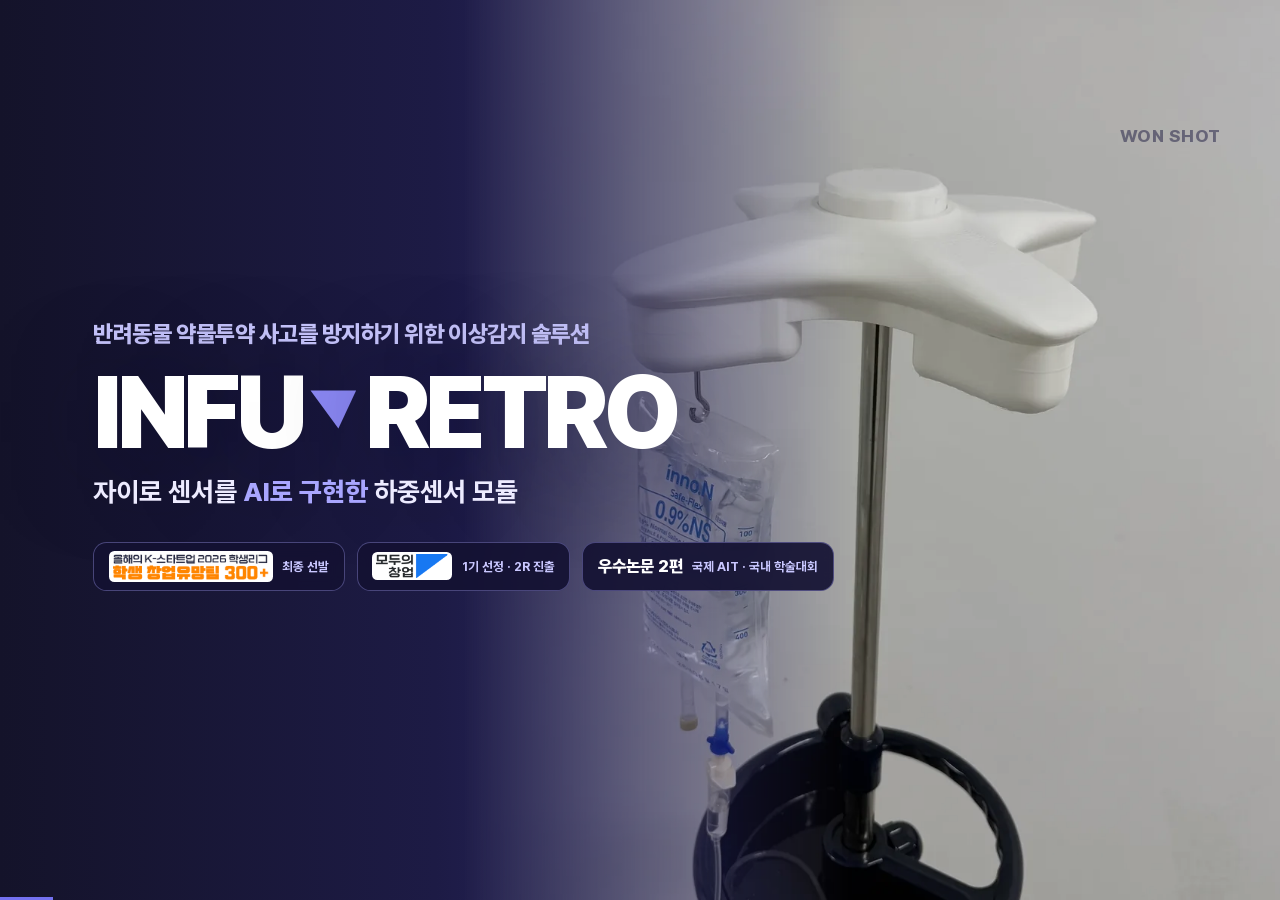
==== commit f2cfbb88: "Pet trial and KPI pages to appendix; remove stage-gate; TAM = global animal healthcare (IMARC 2025, " ====
--- a/index.html
+++ b/index.html
@@ -3665,11 +3665,31 @@
 #s-end .frame::after { color: rgba(255, 255, 255, .6) !important; }
 .rf .r-ivc .st { margin-bottom: 1.3em; }
 .rf .r-ivc .amt { line-height: 1.15; }
+/* appendix originals · team groups */
+.rf .r-ax { flex: 1; min-height: 0; display: grid; gap: 1.6em; }
+.rf .r-ax.g4 { grid-template-columns: 1fr 1fr; grid-template-rows: 1fr 1fr; }
+.rf .r-ax.g3 { grid-template-columns: repeat(3, 1fr); }
+.rf .r-ax.g2 { grid-template-columns: 1fr 1fr; }
+.rf .r-ax.g2w { grid-template-columns: .75fr 1.25fr; }
+.rf .r-ax figure { margin: 0; min-height: 0; display: flex; flex-direction: column; gap: .7em; padding: 1em; border-radius: 1.3em; background: #FFFFFF; border: 1.5px solid var(--rline); box-shadow: 0 1em 2.4em rgba(40, 40, 110, .08); }
+.rf .r-ax .im { position: relative; flex: 1; min-height: 0; border-radius: .8em; background: #F4F4F8; overflow: hidden; }
+.rf .r-ax .im img { position: absolute; inset: 0; width: 100%; height: 100%; max-width: none; object-fit: contain; }
+.rf .r-ax figcaption { font-size: 1.2em; font-weight: 750; color: var(--rk); text-align: center; }
+.rf .r-tgrp { display: grid; grid-template-columns: 5fr 2.3fr; gap: 1.6em; }
+.rf .r-tgrp .tg { padding: 1em 1.2em 1.2em; border-radius: 1.3em; background: rgba(255, 255, 255, .7); border: 1.5px solid var(--rline); }
+.rf .r-tgrp .tg.cli { background: #EFF8F3; border-color: #CDEBD9; }
+.rf .r-tgrp .gl { display: flex; align-items: baseline; flex-wrap: wrap; gap: .6em; margin-bottom: .8em; font-size: 1.05em; font-weight: 650; color: var(--rk2); }
+.rf .r-tgrp .gl b { padding: .15em .8em; border-radius: 99em; background: var(--ri); color: #FFFFFF; font-size: 1.15em; font-weight: 850; }
+.rf .r-tgrp .tg.cli .gl b { background: #2E9E6A; }
+.rf .r-tgrp .gl span { margin-left: auto; font-weight: 850; color: var(--ri); }
+.rf .r-tgrp .tg.cli .gl span { color: #2E9E6A; }
+.rf .r-tgrp .dev .r-ppl { grid-template-columns: repeat(5, 1fr); }
+.rf .r-tgrp .cli .r-ppl { grid-template-columns: repeat(2, 1fr); }
 </style>
 <!-- The deck's own Pretendard subset (only the glyphs it uses) lives inside this file, so the text is drawn in the same
      font on any computer — offline, opened as a file, on a slow venue network — and never in a fallback font.
      scripts/subset-pitch-font.py rewrites this block whenever the wording changes. -->
-<style id="pitch-font">@font-face { font-family: "Pretendard Pitch"; src: url("[data-uri]") format("woff2"); font-weight: 100 900; font-display: block; }</style>
+<style id="pitch-font">@font-face { font-family: "Pretendard Pitch"; src: url("[data-uri]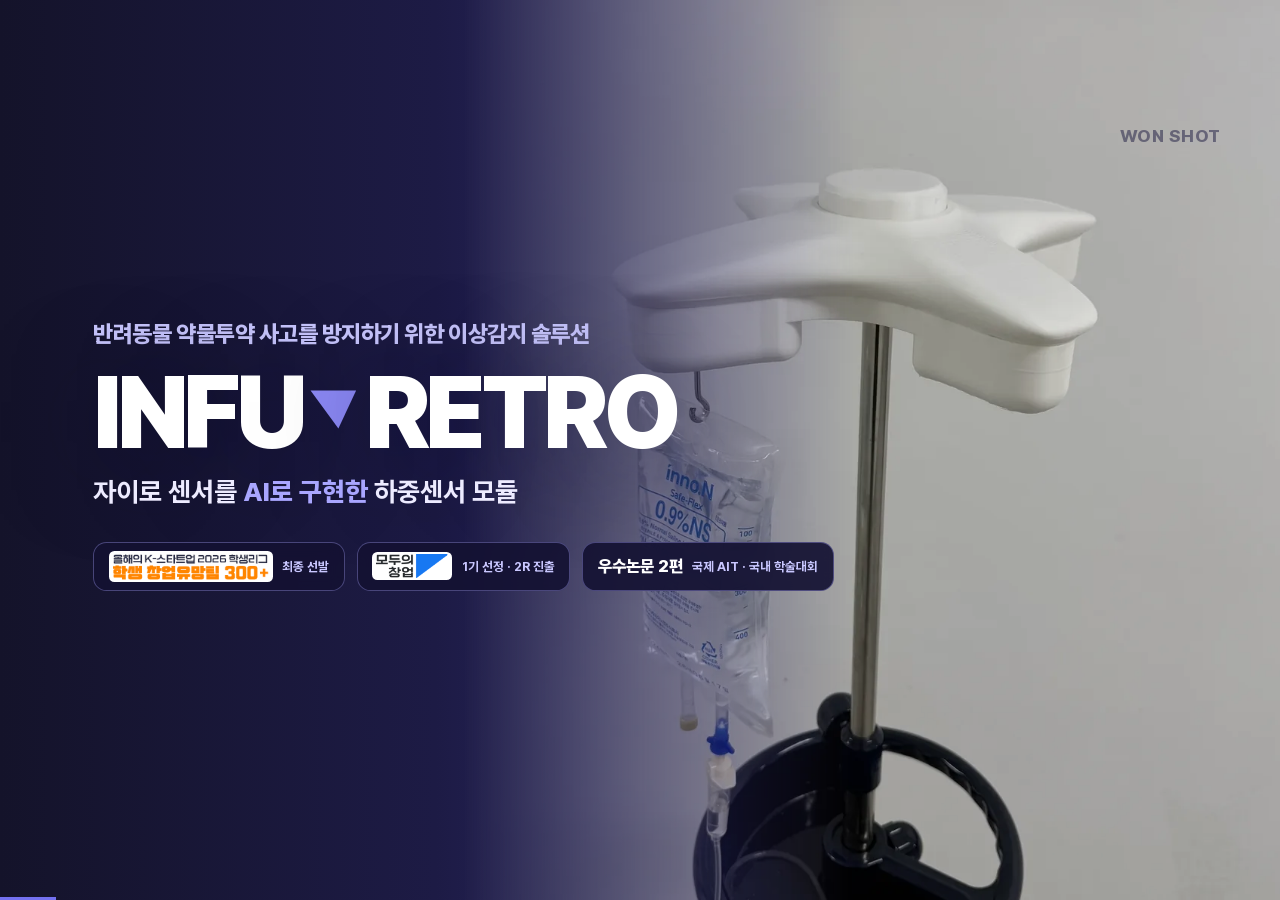
==== commit c1a8bcc9: "Execution plan to appendix (A3); 23 main slides; rebuild PPTX Co-Authored-By: Claude Opus 5.5 <norep" ====
--- a/index.html
+++ b/index.html
@@ -3730,7 +3730,7 @@
 </svg>
 
 <main class="deck" id="deck">
-<section class="slide rf r-cover" id="s-opening" data-sec="0" data-time="20" data-title="반려동물 약물투약 사고를 방지하기 위한 이상감지 솔루션">
+<section class="slide rf r-cover" id="s-opening" data-sec="0" data-time="21" data-title="반려동물 약물투약 사고를 방지하기 위한 이상감지 솔루션">
   <img class="r-cv-bg" src="media/hanger-real.webp" alt="" decoding="async">
   <div class="frame">
     <div class="r-cv">
@@ -3749,7 +3749,7 @@
   </div>
   <div class="note" hidden><p>안녕하십니까, 인퓨테크 팀 WON SHOT입니다.</p><p>INFU RETRO는 자이로 센서를 AI로 구현한 하중센서 모듈입니다. 반려동물 약물투약 사고를 막는 이상감지 솔루션입니다.</p><p>학생창업유망팀 300+ 최종 선발, 모두의창업 1기 2라운드 진출, 우수논문 2편을 낸 팀입니다.</p></div>
 </section>
-<section class="slide rf r-solid" id="s-hook" data-sec="0" data-time="19" data-title="전국 동물병원 5,312곳 — 수액 카테터 사고는 몇 개 중 하나일까요?">
+<section class="slide rf r-solid" id="s-hook" data-sec="0" data-time="20" data-title="전국 동물병원 5,312곳 — 수액 카테터 사고는 몇 개 중 하나일까요?">
   <div class="frame">
     <div class="r-st">
       <p class="r-st-k b">전국 동물병원 <b>5,312곳</b></p>
@@ -3760,7 +3760,7 @@
   </div>
   <div class="note" hidden><p>먼저 질문 하나 드리겠습니다.</p><p>전국 동물병원은 5,312곳입니다. 오늘 밤에도 입원실에서는 수액이 들어갑니다.</p><p>그렇다면 수액 카테터 몇 개 중 하나꼴로 사고가 날까요? 100개 중 1개, 20개 중 1개, 아니면 4개 중 1개일까요? 잠시 생각해 보시죠.</p></div>
 </section>
-<section class="slide rf " id="s-background" data-sec="1" data-time="25" data-title="정답은 4개 중 1개, 그런데 순회와 순회 사이엔 수액을 볼 사람이 없습니다">
+<section class="slide rf " id="s-background" data-sec="1" data-time="26" data-title="정답은 4개 중 1개, 그런데 순회와 순회 사이엔 수액을 볼 사람이 없습니다">
   <div class="frame">
     <header class="r-hd c"><p class="r-kick b">Pain Point</p><h2 class="r-t b">정답은 <em>4개 중 1개</em>, 그런데 순회와 순회 사이엔 수액을 볼 사람이 없습니다</h2></header>
     <div class="r-3 b">
@@ -3772,7 +3772,7 @@
   </div>
   <div class="note" hidden><p>정답은 C, 4개 중 1개입니다. 영국 19개 기관 연구에서 카테터 합병증은 26.7퍼센트였습니다.</p><p>눈금 확인은 1~2시간마다 권고되지만, 순회와 순회 사이는 공백이고 야간엔 알림도 없습니다. 병원 10곳 중 7곳은 수의사가 1명입니다.</p><p>이 중 빠짐, 막힘, 꼬임은 수액 무게가 줄어드는 속도에 나타납니다. 저희가 잡는 사고입니다.</p></div>
 </section>
-<section class="slide rf " id="s-demand" data-sec="2" data-time="23" data-title="처치 기록은 법정 의무, 분쟁 시 사본 발급도 입법 중">
+<section class="slide rf " id="s-demand" data-sec="2" data-time="24" data-title="처치 기록은 법정 의무, 분쟁 시 사본 발급도 입법 중">
   <div class="frame">
     <header class="r-hd"><h2 class="r-t lg2 b">처치 기록은 법정 의무,<br><em>분쟁 시 사본 발급도 입법 중</em></h2></header>
     <div class="r-2 w64 b">
@@ -3799,7 +3799,7 @@
   </div>
   <div class="note" hidden><p>감지만으로는 부족합니다. 처치 기록은 수의사법 제13조의 법정 의무입니다.</p><p>분쟁 때 진료기록 사본을 발급하는 법안도 농해수위를 통과해 법사위 심사를 기다리고 있습니다.</p><p>기록이 있으면 분쟁 해결률이 30퍼센트, 없으면 19.5퍼센트로 1.5배 차이였습니다. 소표본이라 인과관계는 아닙니다.</p></div>
 </section>
-<section class="slide rf " id="s-rivals" data-sec="3" data-time="28" data-title="지금 입원실 장비는 비싸거나, 바꿔야 하거나, 거부감이 있습니다">
+<section class="slide rf " id="s-rivals" data-sec="3" data-time="30" data-title="지금 입원실 장비는 비싸거나, 바꿔야 하거나, 거부감이 있습니다">
   <div class="frame">
     <header class="r-hd"><h2 class="r-t b">지금 입원실 장비는 <em>비싸거나, 바꿔야 하거나</em>, 거부감이 있습니다</h2></header>
     <div class="r-2 w68 b">
@@ -3824,7 +3824,7 @@
   </div>
   <div class="note" hidden><p>그런데 지금 장비는 비싸거나, 바꿔야 하거나, 거부감이 있습니다.</p><p>인퓨전펌프는 정확하지만 1줄에 110만 원이고 기록 시스템이 없습니다. 스마트 폴대는 300만 원이 넘고 폴대째 바꿔야 합니다. 방울 감지는 오차 26.5퍼센트, CCTV는 사생활 거부감이 큽니다.</p><p>병동과 전남대 수의과대학 인터뷰에서도 폴대 전체 교체와 비싼 도입비가 부담이라는 답을 들었습니다.</p></div>
 </section>
-<section class="slide rf" id="s-field" data-sec="4" data-time="29" data-title="현장 26곳 — 병원은 쓰던 폴대 그대로의 AX 전환을 원했습니다">
+<section class="slide rf" id="s-field" data-sec="4" data-time="30" data-title="현장 26곳 — 병원은 쓰던 폴대 그대로의 AX 전환을 원했습니다">
   <div class="frame">
     <header class="r-hd"><p class="r-kick b">Field · 현장 확인</p><h2 class="r-t b">병원이 원한 건 새 장비가 아니라, <em>쓰던 폴대 그대로의 AX 전환</em>이었습니다</h2></header>
     <div class="r-fv b">
@@ -3850,7 +3850,7 @@
   </div>
   <div class="note" hidden><p>그래서 저희는 MVP를 들고 전북 병원 10곳, 호남권 반려동물병원 16곳, 모두 26곳을 찾았습니다.</p><p>니즈는 세 가지였습니다. 비용은 부담스럽고, 쓰던 폴대는 그대로 쓰고 싶고, 알림과 기록만은 디지털로 바꾸는 AX 전환을 원했습니다.</p><p>여기서 가설을 세웠습니다. 센서 비용은 줄이고 쓰던 폴대를 활용하는 모델입니다. 시연하고 고치고 다시 찾아간 결과가 지금의 제품입니다.</p></div>
 </section>
-<section class="slide rf r-reveal" id="s-match" data-sec="4" data-time="27" data-title="그래서 만들었습니다, INFU RETRO">
+<section class="slide rf r-reveal" id="s-match" data-sec="4" data-time="28" data-title="그래서 만들었습니다, INFU RETRO">
   <div class="frame">
     <div class="r-rv2">
       <figure class="r-rv2-ph b"><img src="media/reg-hang.webp" alt="기존 링거폴대 꼭대기에 결합한 INFU RETRO 모듈에 수액백을 거는 장면" decoding="async" data-zoom></figure>
@@ -3870,7 +3870,7 @@
   </div>
   <div class="note" hidden><p>그 가설의 답이 INFU RETRO입니다. 쓰던 표준 폴대 위에 끼우기만 하면 됩니다.</p><p>갈고리마다 로드셀이 하나씩 달려, 수액백 4개를 동시에 잽니다. 흔들림은 가상 AI 자이로가 보정합니다.</p><p>줄 분리와 소진은 5초 안에 휴대폰으로 알립니다. 기기 판정은 분리 150번 중 150번, 소진 100번 중 100번이었습니다. 알림과 조치 시각은 자동으로 저장됩니다.</p></div>
 </section>
-<section class="slide rf " id="s-solution" data-sec="5" data-time="24" data-title="INFU RETRO — 폴대 교체 없이 끼우면, 이상과 처치가 기록됩니다">
+<section class="slide rf " id="s-solution" data-sec="5" data-time="25" data-title="INFU RETRO — 폴대 교체 없이 끼우면, 이상과 처치가 기록됩니다">
   <div class="frame">
     <header class="r-hd"><h2 class="r-t b"><em>INFU RETRO</em> — 폴대 교체 없이 끼우면, 알림부터 조치까지 기록</h2></header>
     <div class="r-vid b">
@@ -3886,7 +3886,7 @@
   </div>
   <div class="note" hidden><p>사용법은 간단합니다. 폴대에 끼우고 수액백을 걸면 됩니다. 영상은 2.5배속 연출입니다.</p><p>1인 병원 야간 기록 예시입니다. 0시 40분 줄이 분리되자 원장님 휴대폰으로 알림이 갔고, 0시 58분에 재연결했습니다.</p><p>감지, 알림, 조치 시각, 확인자가 모두 남아 진료부 첨부 자료가 되고, 기록은 병원이 소유합니다.</p></div>
 </section>
-<section class="slide rf" id="s-tech" data-sec="6" data-time="35" data-title="가상 AI 자이로 하중센서 — 기술 구현">
+<section class="slide rf" id="s-tech" data-sec="6" data-time="36" data-title="가상 AI 자이로 하중센서 — 기술 구현">
   <div class="frame">
     <header class="r-hd"><p class="r-kick b">Core Tech · 구현</p><h2 class="r-t b">두 프로세서의 <em>편차로 지도학습</em>한 가상 AI 자이로</h2></header>
     <div class="r-card r-tc b"><svg class="r-tsvg" viewBox="0 0 1700 600" role="img" aria-label="가상 AI 자이로 기술 구현 — 학습 단계: 같은 흔들림을 프로세서 A(로드셀 + 자이로)와 프로세서 B(로드셀 단일)로 동시에 기록하고, 두 값의 편차를 정답으로, 단일 신호를 입력으로 지도학습합니다(은닉층 · 드롭아웃, 손실 역전파 반복). 결과는 가상 기울기 x · y · z와 보정 무게를 내는 약 660 파라미터 · 10KB 모델입니다. 제품 단계: 자이로 없이 로드셀 하나 → 가상 자이로 추론 → LoRA + 유전 알고리즘 PID 보정 → 4×4 패턴 경량 CNN → 판정 · 알림 · 기록, ESP32 탑재."><defs><marker id="tc-ai" viewBox="0 0 10 10" refX="8.5" refY="5" markerWidth="5.5" markerHeight="5.5" orient="auto-start-reverse"><path d="M0 0L10 5L0 10z" fill="#4B48E0"/></marker><marker id="tc-ar" viewBox="0 0 10 10" refX="8.5" refY="5" markerWidth="5.5" markerHeight="5.5" orient="auto-start-reverse"><path d="M0 0L10 5L0 10z" fill="#F0506E"/></marker><marker id="tc-ag" viewBox="0 0 10 10" refX="8.5" refY="5" markerWidth="5.5" markerHeight="5.5" orient="auto-start-reverse"><path d="M0 0L10 5L0 10z" fill="#2E9E6A"/></marker><marker id="tc-ak" viewBox="0 0 10 10" refX="8.5" refY="5" markerWidth="5.5" markerHeight="5.5" orient="auto-start-reverse"><path d="M0 0L10 5L0 10z" fill="#5E5E72"/></marker><linearGradient id="tc-tg" x1="0" y1="0" x2="1" y2="1"><stop offset="0" stop-color="#6E6BF2"/><stop offset="1" stop-color="#4B48E0"/></linearGradient></defs><rect x="0" y="0" width="375" height="26" rx="13" fill="#EEEDFE"/><text x="188" y="18" font-size="16" font-weight="850" fill="#4B48E0" text-anchor="middle">학습 단계 · 같은 흔들림을 두 프로세서로 동시 기록</text><line x1="0" y1="362" x2="1700" y2="362" stroke="#DCDBFB" stroke-width="2" stroke-dasharray="6 8"/><rect x="0" y="376" width="324" height="26" rx="13" fill="#4B48E0"/><text x="162" y="394" font-size="16" font-weight="850" fill="#FFFFFF" text-anchor="middle">제품 단계 · 자이로 없이 ESP32 온디바이스</text><rect x="0" y="112" width="150" height="126" rx="18" fill="#F4F4F8"/><g transform="rotate(-14 75 132)"><line x1="75" y1="126" x2="75" y2="140" stroke="#5E5E72" stroke-width="3"/><rect x="55" y="140" width="40" height="54" rx="9" fill="#FFFFFF" stroke="#5E5E72" stroke-width="3"/><rect x="61" y="160" width="28" height="28" rx="5" fill="#C9C8F8"/></g><path d="M28 150 Q20 168 28 186 M122 150 Q130 168 122 186" stroke="#F0506E" stroke-width="3" fill="none" stroke-linecap="round"/><text x="75" y="228" font-size="16" font-weight="800" fill="#1D1C2B" text-anchor="middle">흔들림 · 당김</text><path d="M150 175 L168 175 L168 100 L186 100" stroke="#4B48E0" stroke-width="3" fill="none" stroke-linejoin="round" stroke-linecap="round" marker-end="url(#tc-ai)"/><path d="M150 175 L168 175 L168 250 L186 250" stroke="#4B48E0" stroke-width="3" fill="none" stroke-linejoin="round" stroke-linecap="round" marker-end="url(#tc-ai)"/><rect x="190" y="50" width="330" height="100" rx="18" fill="#FFFFFF" stroke="#E2E2EC" stroke-width="1.5"/><rect x="206" y="64" width="93" height="26" rx="13" fill="#4B48E0"/><text x="253" y="82" font-size="15" font-weight="850" fill="#FFFFFF" text-anchor="middle">프로세서 A</text><text x="206" y="118" font-size="22" font-weight="850" fill="#1D1C2B">로드셀 + 자이로</text><text x="206" y="140" font-size="15" font-weight="650" fill="#5E5E72">학습 장비 · 기준값</text><path d="M384.0 102.0 L386.1 98.8 L388.1 95.6 L390.2 92.6 L392.3 89.8 L394.3 87.4 L396.4 85.3 L398.5 83.6 L400.5 82.3 L402.6 81.6 L404.7 81.3 L406.7 81.6 L408.8 82.3 L410.9 83.6 L412.9 85.3 L415.0 87.4 L417.1 89.8 L419.1 92.6 L421.2 95.6 L423.3 98.8 L425.3 102.0 L427.4 105.2 L429.5 108.4 L431.5 111.4 L433.6 114.2 L435.7 116.6 L437.7 118.7 L439.8 120.4 L441.9 121.7 L443.9 122.4 L446.0 122.7 L448.1 122.4 L450.1 121.7 L452.2 120.4 L454.3 118.7 L456.3 116.6 L458.4 114.2 L460.5 111.4 L462.5 108.4 L464.6 105.2 L466.7 102.0 L468.7 98.8 L470.8 95.6 L472.9 92.6 L474.9 89.8 L477.0 87.4 L479.1 85.3 L481.1 83.6 L483.2 82.3 L485.3 81.6 L487.3 81.3 L489.4 81.6 L491.5 82.3 L493.5 83.6 L495.6 85.3 L497.7 87.4 L499.7 89.8 L501.8 92.6 L503.9 95.6 L505.9 98.8 L508.0 102.0" stroke="#4B48E0" stroke-width="2.6" fill="none" stroke-linejoin="round"/><rect x="190" y="200" width="330" height="100" rx="18" fill="#FFFFFF" stroke="#E2E2EC" stroke-width="1.5"/><rect x="206" y="214" width="93" height="26" rx="13" fill="#1D1C2B"/><text x="253" y="232" font-size="15" font-weight="850" fill="#FFFFFF" text-anchor="middle">프로세서 B</text><text x="206" y="268" font-size="22" font-weight="850" fill="#1D1C2B">로드셀 단일</text><text x="206" y="290" font-size="15" font-weight="650" fill="#5E5E72">제품과 같은 구성</text><path d="M384.0 242.4 L386.1 225.7 L388.1 222.0 L390.2 231.8 L392.3 244.4 L394.3 247.8 L396.4 239.6 L398.5 229.1 L400.5 228.0 L402.6 238.8 L404.7 252.0 L406.7 255.2 L408.8 244.5 L410.9 228.5 L412.9 220.5 L415.0 226.1 L417.1 238.7 L419.1 245.8 L421.2 241.5 L423.3 232.1 L425.3 230.3 L427.4 242.7 L429.5 263.6 L431.5 279.4 L433.6 281.4 L435.7 273.2 L437.7 266.7 L439.8 270.9 L441.9 282.8 L443.9 290.4 L446.0 284.5 L448.1 267.5 L450.1 251.8 L452.2 248.6 L454.3 257.6 L456.3 267.6 L458.4 267.6 L460.5 256.8 L462.5 245.6 L464.6 245.0 L466.7 256.3 L468.7 268.8 L470.8 270.1 L472.9 257.4 L474.9 239.8 L477.0 230.1 L479.1 232.8 L481.1 240.2 L483.2 240.2 L485.3 228.4 L487.3 212.8 L489.4 206.4 L491.5 215.2 L493.5 232.8 L495.6 245.9 L497.7 246.6 L499.7 239.8 L501.8 237.5 L503.9 247.2 L505.9 264.1 L508.0 275.8" stroke="#8B8B9C" stroke-width="2.6" fill="none" stroke-linejoin="round"/><rect x="578" y="50" width="266" height="250" rx="18" fill="#FFFFFF" stroke="#DCDBFB" stroke-width="2"/><text x="596" y="82" font-size="19" font-weight="850" fill="#4B48E0">② 편차 계산</text><text x="596" y="112" font-size="17" font-weight="800" fill="#1D1C2B">Δw = w단일 − w자이로보정</text><path d="M596.0 186.2 L599.8 169.5 L603.7 166.2 L607.5 176.7 L611.3 190.2 L615.2 194.0 L619.0 185.9 L622.8 175.4 L626.7 174.5 L630.5 185.6 L634.3 199.3 L638.2 202.5 L642.0 191.4 L645.8 174.8 L649.7 166.2 L653.5 171.7 L657.3 184.2 L661.2 191.1 L665.0 186.2 L668.8 176.1 L672.7 173.7 L676.5 186.0 L680.3 206.9 L684.2 222.7 L688.0 224.3 L691.8 215.4 L695.7 208.5 L699.5 212.5 L703.3 224.5 L707.2 232.2 L711.0 226.1 L714.8 208.7 L718.7 192.7 L722.5 189.6 L726.3 199.1 L730.2 209.7 L734.0 210.1 L737.8 199.5 L741.7 188.4 L745.5 188.3 L749.3 200.4 L753.2 213.8 L757.0 215.7 L760.8 203.0 L764.7 185.4 L768.5 175.9 L772.3 178.9 L776.2 186.8 L780.0 187.0 L783.8 175.0 L787.7 159.0 L791.5 152.3 L795.3 161.3 L799.2 179.2 L803.0 192.3 L806.8 192.8 L810.7 185.4 L814.5 182.6 L818.3 192.0 L822.2 209.0 L826.0 220.4 L826.0 196.0 L822.2 193.2 L818.3 190.4 L814.5 187.8 L810.7 185.4 L806.8 183.3 L803.0 181.4 L799.2 180.0 L795.3 178.9 L791.5 178.2 L787.7 178.0 L783.8 178.2 L780.0 178.9 L776.2 180.0 L772.3 181.4 L768.5 183.3 L764.7 185.4 L760.8 187.8 L757.0 190.4 L753.2 193.2 L749.3 196.0 L745.5 198.8 L741.7 201.6 L737.8 204.2 L734.0 206.6 L730.2 208.7 L726.3 210.6 L722.5 212.0 L718.7 213.1 L714.8 213.8 L711.0 214.0 L707.2 213.8 L703.3 213.1 L699.5 212.0 L695.7 210.6 L691.8 208.7 L688.0 206.6 L684.2 204.2 L680.3 201.6 L676.5 198.8 L672.7 196.0 L668.8 193.2 L665.0 190.4 L661.2 187.8 L657.3 185.4 L653.5 183.3 L649.7 181.4 L645.8 180.0 L642.0 178.9 L638.2 178.2 L634.3 178.0 L630.5 178.2 L626.7 178.9 L622.8 180.0 L619.0 181.4 L615.2 183.3 L611.3 185.4 L607.5 187.8 L603.7 190.4 L599.8 193.2 L596.0 196.0Z" fill="#F0506E" fill-opacity=".16"/><path d="M596.0 186.2 L599.8 169.5 L603.7 166.2 L607.5 176.7 L611.3 190.2 L615.2 194.0 L619.0 185.9 L622.8 175.4 L626.7 174.5 L630.5 185.6 L634.3 199.3 L638.2 202.5 L642.0 191.4 L645.8 174.8 L649.7 166.2 L653.5 171.7 L657.3 184.2 L661.2 191.1 L665.0 186.2 L668.8 176.1 L672.7 173.7 L676.5 186.0 L680.3 206.9 L684.2 222.7 L688.0 224.3 L691.8 215.4 L695.7 208.5 L699.5 212.5 L703.3 224.5 L707.2 232.2 L711.0 226.1 L714.8 208.7 L718.7 192.7 L722.5 189.6 L726.3 199.1 L730.2 209.7 L734.0 210.1 L737.8 199.5 L741.7 188.4 L745.5 188.3 L749.3 200.4 L753.2 213.8 L757.0 215.7 L760.8 203.0 L764.7 185.4 L768.5 175.9 L772.3 178.9 L776.2 186.8 L780.0 187.0 L783.8 175.0 L787.7 159.0 L791.5 152.3 L795.3 161.3 L799.2 179.2 L803.0 192.3 L806.8 192.8 L810.7 185.4 L814.5 182.6 L818.3 192.0 L822.2 209.0 L826.0 220.4" stroke="#8B8B9C" stroke-width="2.2" fill="none"/><path d="M596.0 196.0 L599.8 193.2 L603.7 190.4 L607.5 187.8 L611.3 185.4 L615.2 183.3 L619.0 181.4 L622.8 180.0 L626.7 178.9 L630.5 178.2 L634.3 178.0 L638.2 178.2 L642.0 178.9 L645.8 180.0 L649.7 181.4 L653.5 183.3 L657.3 185.4 L661.2 187.8 L665.0 190.4 L668.8 193.2 L672.7 196.0 L676.5 198.8 L680.3 201.6 L684.2 204.2 L688.0 206.6 L691.8 208.7 L695.7 210.6 L699.5 212.0 L703.3 213.1 L707.2 213.8 L711.0 214.0 L714.8 213.8 L718.7 213.1 L722.5 212.0 L726.3 210.6 L730.2 208.7 L734.0 206.6 L737.8 204.2 L741.7 201.6 L745.5 198.8 L749.3 196.0 L753.2 193.2 L757.0 190.4 L760.8 187.8 L764.7 185.4 L768.5 183.3 L772.3 181.4 L776.2 180.0 L780.0 178.9 L783.8 178.2 L787.7 178.0 L791.5 178.2 L795.3 178.9 L799.2 180.0 L803.0 181.4 L806.8 183.3 L810.7 185.4 L814.5 187.8 L818.3 190.4 L822.2 193.2 L826.0 196.0" stroke="#4B48E0" stroke-width="2.8" fill="none"/><text x="596" y="268" font-size="15" font-weight="700" fill="#F0506E">빨간 영역 = 흔들림이 만든 오차</text><text x="596" y="290" font-size="16" font-weight="850" fill="#1D1C2B">→ 학습 정답(label)</text><path d="M520 100 L572 100" stroke="#4B48E0" stroke-width="3" fill="none" stroke-linejoin="round" stroke-linecap="round" marker-end="url(#tc-ai)"/><path d="M520 250 L572 250" stroke="#8B8B9C" stroke-width="3" fill="none" stroke-linejoin="round" stroke-linecap="round" marker-end="url(#tc-ak)"/><rect x="900" y="40" width="486" height="266" rx="22" fill="#EEEDFE"/><text x="918" y="74" font-size="19" font-weight="850" fill="#4B48E0">③ 지도학습</text><rect x="916" y="160" width="148" height="30" rx="15" fill="#F0506E"/><text x="990" y="180" font-size="15" font-weight="800" fill="#FFFFFF" text-anchor="middle">정답 y = 편차 Δw</text><rect x="916" y="246" width="148" height="30" rx="15" fill="#1D1C2B"/><text x="990" y="266" font-size="15" font-weight="800" fill="#FFFFFF" text-anchor="middle">입력 x = 단일 신호</text><path d="M844 175 L910 175" stroke="#F0506E" stroke-width="3" fill="none" stroke-linejoin="round" stroke-linecap="round" marker-end="url(#tc-ar)"/><path d="M355 302 L355 328 L876 328 L876 261 L910 261" stroke="#8B8B9C" stroke-width="3" fill="none" stroke-linejoin="round" stroke-linecap="round" marker-end="url(#tc-ak)"/><rect x="588" y="313" width="64" height="30" rx="15" fill="#FFFFFF" stroke="#8B8B9C" stroke-width="1.5"/><text x="620" y="333" font-size="15" font-weight="800" fill="#5E5E72" text-anchor="middle">입력 x</text><line x1="1096" y1="156" x2="1146" y2="139" stroke="#B9B7F7" stroke-width="1.4"/><line x1="1096" y1="156" x2="1146" y2="173" stroke="#E4E4EC" stroke-width="1.4"/><line x1="1096" y1="156" x2="1146" y2="207" stroke="#B9B7F7" stroke-width="1.4"/><line x1="1096" y1="156" x2="1146" y2="241" stroke="#E4E4EC" stroke-width="1.4"/><line x1="1096" y1="190" x2="1146" y2="139" stroke="#B9B7F7" stroke-width="1.4"/><line x1="1096" y1="190" x2="1146" y2="173" stroke="#E4E4EC" stroke-width="1.4"/><line x1="1096" y1="190" x2="1146" y2="207" stroke="#B9B7F7" stroke-width="1.4"/><line x1="1096" y1="190" x2="1146" y2="241" stroke="#E4E4EC" stroke-width="1.4"/><line x1="1096" y1="224" x2="1146" y2="139" stroke="#B9B7F7" stroke-width="1.4"/><line x1="1096" y1="224" x2="1146" y2="173" stroke="#E4E4EC" stroke-width="1.4"/><line x1="1096" y1="224" x2="1146" y2="207" stroke="#B9B7F7" stroke-width="1.4"/><line x1="1096" y1="224" x2="1146" y2="241" stroke="#E4E4EC" stroke-width="1.4"/><line x1="1146" y1="139" x2="1196" y2="139" stroke="#B9B7F7" stroke-width="1.4"/><line x1="1146" y1="139" x2="1196" y2="173" stroke="#B9B7F7" stroke-width="1.4"/><line x1="1146" y1="139" x2="1196" y2="207" stroke="#E4E4EC" stroke-width="1.4"/><line x1="1146" y1="139" x2="1196" y2="241" stroke="#B9B7F7" stroke-width="1.4"/><line x1="1146" y1="173" x2="1196" y2="139" stroke="#E4E4EC" stroke-width="1.4"/><line x1="1146" y1="173" x2="1196" y2="173" stroke="#E4E4EC" stroke-width="1.4"/><line x1="1146" y1="173" x2="1196" y2="207" stroke="#E4E4EC" stroke-width="1.4"/><line x1="1146" y1="173" x2="1196" y2="241" stroke="#E4E4EC" stroke-width="1.4"/><line x1="1146" y1="207" x2="1196" y2="139" stroke="#B9B7F7" stroke-width="1.4"/><line x1="1146" y1="207" x2="1196" y2="173" stroke="#B9B7F7" stroke-width="1.4"/><line x1="1146" y1="207" x2="1196" y2="207" stroke="#E4E4EC" stroke-width="1.4"/><line x1="1146" y1="207" x2="1196" y2="241" stroke="#B9B7F7" stroke-width="1.4"/><line x1="1146" y1="241" x2="1196" y2="139" stroke="#E4E4EC" stroke-width="1.4"/><line x1="1146" y1="241" x2="1196" y2="173" stroke="#E4E4EC" stroke-width="1.4"/><line x1="1146" y1="241" x2="1196" y2="207" stroke="#E4E4EC" stroke-width="1.4"/><line x1="1146" y1="241" x2="1196" y2="241" stroke="#E4E4EC" stroke-width="1.4"/><line x1="1196" y1="139" x2="1246" y2="173" stroke="#B9B7F7" stroke-width="1.4"/><line x1="1196" y1="139" x2="1246" y2="207" stroke="#B9B7F7" stroke-width="1.4"/><line x1="1196" y1="173" x2="1246" y2="173" stroke="#B9B7F7" stroke-width="1.4"/><line x1="1196" y1="173" x2="1246" y2="207" stroke="#B9B7F7" stroke-width="1.4"/><line x1="1196" y1="207" x2="1246" y2="173" stroke="#E4E4EC" stroke-width="1.4"/><line x1="1196" y1="207" x2="1246" y2="207" stroke="#E4E4EC" stroke-width="1.4"/><line x1="1196" y1="241" x2="1246" y2="173" stroke="#B9B7F7" stroke-width="1.4"/><line x1="1196" y1="241" x2="1246" y2="207" stroke="#B9B7F7" stroke-width="1.4"/><circle cx="1096" cy="156" r="10" fill="#1D1C2B"/><circle cx="1096" cy="190" r="10" fill="#1D1C2B"/><circle cx="1096" cy="224" r="10" fill="#1D1C2B"/><circle cx="1146" cy="139" r="10" fill="#8C89F5"/><circle cx="1146" cy="173" r="10" fill="#FFFFFF" stroke="#F0506E" stroke-width="1.6" stroke-dasharray="3 3"/><path d="M1141 168l10 10M1151 168l-10 10" stroke="#F0506E" stroke-width="2.2"/><circle cx="1146" cy="207" r="10" fill="#8C89F5"/><circle cx="1146" cy="241" r="10" fill="#FFFFFF" stroke="#F0506E" stroke-width="1.6" stroke-dasharray="3 3"/><path d="M1141 236l10 10M1151 236l-10 10" stroke="#F0506E" stroke-width="2.2"/><circle cx="1196" cy="139" r="10" fill="#8C89F5"/><circle cx="1196" cy="173" r="10" fill="#8C89F5"/><circle cx="1196" cy="207" r="10" fill="#FFFFFF" stroke="#F0506E" stroke-width="1.6" stroke-dasharray="3 3"/><path d="M1191 202l10 10M1201 202l-10 10" stroke="#F0506E" stroke-width="2.2"/><circle cx="1196" cy="241" r="10" fill="#8C89F5"/><circle cx="1246" cy="173" r="10" fill="#4B48E0"/><circle cx="1246" cy="207" r="10" fill="#4B48E0"/><text x="1171" y="106" font-size="15" font-weight="800" fill="#4B48E0" text-anchor="middle">은닉층 · 드롭아웃</text><path d="M1064 261 L1084 230" stroke="#5E5E72" stroke-width="3" fill="none" stroke-linejoin="round" stroke-linecap="round" marker-end="url(#tc-ak)"/><rect x="1276" y="176" width="94" height="30" rx="15" fill="#4B48E0"/><text x="1323" y="196" font-size="15" font-weight="800" fill="#FFFFFF" text-anchor="middle">예측 ŷ</text><rect x="1276" y="96" width="94" height="52" rx="12" fill="#FFFFFF" stroke="#F0506E" stroke-width="1.8"/><text x="1323" y="118" font-size="15" font-weight="850" fill="#F0506E" text-anchor="middle">손실 L</text><text x="1323" y="139" font-size="15" font-weight="800" fill="#1D1C2B" text-anchor="middle">(ŷ − y)²</text><path d="M1323 174 L1323 152" stroke="#4B48E0" stroke-width="3" fill="none" stroke-linejoin="round" stroke-linecap="round" marker-end="url(#tc-ai)"/><path d="M1064 175 L1064 140 L1270 122" stroke="#F0506E" stroke-width="2.4" fill="none" stroke-linejoin="round" stroke-linecap="round" stroke-dasharray="7 6" marker-end="url(#tc-ar)"/><path d="M1323 212 L1323 260 L1200 260" stroke="#F0506E" stroke-width="2.4" fill="none" stroke-linejoin="round" stroke-linecap="round" stroke-dasharray="7 6" marker-end="url(#tc-ar)"/><text x="1190" y="286" font-size="15" font-weight="800" fill="#F0506E">역전파 · 수렴까지 반복</text><path d="M1386 173 L1424 173" stroke="#4B48E0" stroke-width="3" fill="none" stroke-linejoin="round" stroke-linecap="round" marker-end="url(#tc-ai)"/><rect x="1430" y="40" width="270" height="266" rx="22" fill="url(#tc-tg)"/><text x="1450" y="74" font-size="19" font-weight="850" fill="#FFFFFF">④ 가상 자이로 모델</text><rect x="1450" y="94" width="230" height="40" rx="10" fill="#FFFFFF" fill-opacity=".14"/><text x="1462" y="120" font-size="14" font-weight="800" fill="#C9C8F8">출력</text><text x="1504" y="120" font-size="16" font-weight="800" fill="#FFFFFF">가상 기울기 x · y · z</text><rect x="1450" y="146" width="230" height="40" rx="10" fill="#FFFFFF" fill-opacity=".14"/><text x="1462" y="172" font-size="14" font-weight="800" fill="#C9C8F8">출력</text><text x="1504" y="172" font-size="16" font-weight="800" fill="#FFFFFF">보정 무게 w</text><rect x="1450" y="198" width="230" height="40" rx="10" fill="#FFFFFF" fill-opacity=".14"/><text x="1462" y="224" font-size="14" font-weight="800" fill="#C9C8F8">크기</text><text x="1504" y="224" font-size="16" font-weight="800" fill="#FFFFFF">약 660 파라미터 · 10KB</text><text x="1450" y="290" font-size="16" font-weight="850" fill="#FFD84D">자이로 없이 자이로 수준</text><rect x="0" y="414" width="308" height="178" rx="18" fill="#FFFFFF" stroke="#E2E2EC" stroke-width="1.5"/><text x="20" y="452" font-size="18" font-weight="900" fill="#4B48E0">01</text><text x="20" y="496" font-size="23" font-weight="850" fill="#1D1C2B">로드셀 하나</text><text x="20" y="530" font-size="16" font-weight="650" fill="#5E5E72">자이로 센서 제거</text><text x="20" y="556" font-size="16" font-weight="650" fill="#5E5E72">센서비 90만 원+ → 2.5만 원</text><path d="M314 503.0 L342 503.0" stroke="#4B48E0" stroke-width="3" fill="none" stroke-linejoin="round" stroke-linecap="round" marker-end="url(#tc-ai)"/><rect x="348" y="414" width="308" height="178" rx="18" fill="#FFFFFF" stroke="#E2E2EC" stroke-width="1.5"/><text x="368" y="452" font-size="18" font-weight="900" fill="#4B48E0">02</text><text x="368" y="496" font-size="23" font-weight="850" fill="#1D1C2B">가상 자이로 추론</text><text x="368" y="530" font-size="16" font-weight="650" fill="#5E5E72">학습된 모델로</text><text x="368" y="556" font-size="16" font-weight="650" fill="#5E5E72">기울기 · 흔들림 보정</text><path d="M662 503.0 L690 503.0" stroke="#4B48E0" stroke-width="3" fill="none" stroke-linejoin="round" stroke-linecap="round" marker-end="url(#tc-ai)"/><rect x="696" y="414" width="308" height="178" rx="18" fill="#FFFFFF" stroke="#E2E2EC" stroke-width="1.5"/><text x="716" y="452" font-size="18" font-weight="900" fill="#4B48E0">03</text><text x="716" y="496" font-size="23" font-weight="850" fill="#1D1C2B">PID 자동 보정</text><text x="716" y="530" font-size="16" font-weight="650" fill="#5E5E72">LoRA 미세조정 + 유전 알고리즘</text><text x="716" y="556" font-size="16" font-weight="650" fill="#5E5E72">병원 · 폴대 · 수액마다 최적화</text><path d="M1010 503.0 L1038 503.0" stroke="#4B48E0" stroke-width="3" fill="none" stroke-linejoin="round" stroke-linecap="round" marker-end="url(#tc-ai)"/><rect x="1044" y="414" width="308" height="178" rx="18" fill="#FFFFFF" stroke="#E2E2EC" stroke-width="1.5"/><text x="1064" y="452" font-size="18" font-weight="900" fill="#4B48E0">04</text><text x="1064" y="496" font-size="23" font-weight="850" fill="#1D1C2B">4×4 패턴 → 경량 CNN</text><text x="1064" y="530" font-size="16" font-weight="650" fill="#5E5E72">−1 · 0 · +1 상태 패턴</text><text x="1064" y="556" font-size="16" font-weight="650" fill="#5E5E72">줄 분리 · 꼬임 · 소진 판정</text><path d="M1358 503.0 L1386 503.0" stroke="#4B48E0" stroke-width="3" fill="none" stroke-linejoin="round" stroke-linecap="round" marker-end="url(#tc-ai)"/><rect x="1392" y="414" width="308" height="178" rx="18" fill="url(#tc-tg)"/><text x="1412" y="452" font-size="18" font-weight="900" fill="#FFD84D">05</text><text x="1412" y="496" font-size="23" font-weight="850" fill="#FFFFFF">판정 · 알림 · 기록</text><text x="1412" y="530" font-size="16" font-weight="650" fill="#E5E4FF">5초 안에 휴대폰 알림</text><text x="1412" y="556" font-size="16" font-weight="650" fill="#E5E4FF">ESP32 탑재 완료</text><circle cx="964" cy="448" r="18" fill="#EEEDFE"/><text x="964" y="457" font-size="24" font-weight="900" fill="#4B48E0" text-anchor="middle">↻</text><path d="M1565 306 L1565 346 L502.0 346 L502.0 408" stroke="#4B48E0" stroke-width="2.6" fill="none" stroke-linejoin="round" stroke-linecap="round" stroke-dasharray="7 6" marker-end="url(#tc-ai)"/><rect x="1005" y="331" width="150" height="30" rx="15" fill="#FFFFFF" stroke="#4B48E0" stroke-width="1.5"/><text x="1080" y="351" font-size="15" font-weight="800" fill="#4B48E0" text-anchor="middle">학습된 가중치 탑재</text></svg></div>
@@ -3894,7 +3894,7 @@
   </div>
   <div class="note" hidden><p>핵심은 가상 AI 자이로입니다. 자이로 없이 로드셀 하나로 자이로 수준의 보정을 하고, ESP32 탑재까지 마쳤습니다.</p><p>같은 흔들림을 로드셀과 자이로를 단 프로세서 A, 로드셀만 단 프로세서 B가 동시에 기록합니다. 두 값의 편차를 정답으로 지도학습하고, 드롭아웃으로 특정 뉴런에 기대지 않게 했습니다.</p><p>결과는 약 660개 파라미터, 10KB 모델입니다. LoRA와 유전 알고리즘이 환경마다 PID를 맞추고, 기기 안에서 바로 판정합니다.</p></div>
 </section>
-<section class="slide rf" id="s-paper" data-sec="6" data-time="24" data-title="우수논문 2편 — 상태 패턴 분석 기반 수액 이상 감지 알고리즘">
+<section class="slide rf" id="s-paper" data-sec="6" data-time="25" data-title="우수논문 2편 — 상태 패턴 분석 기반 수액 이상 감지 알고리즘">
   <div class="frame">
     <header class="r-hd"><p class="r-kick b">Paper · IP</p><h2 class="r-t b">우수논문 2편, <em>학회에서 검증한 감지 알고리즘</em></h2></header>
     <div class="r-pap b">
@@ -3914,7 +3914,7 @@
   </div>
   <div class="note" hidden><p>판정 알고리즘은 학회에서 먼저 검증받았습니다. 국제 AIT와 국내 한국혁신산업학회에서 우수논문 2편으로 뽑혔습니다.</p><p>기기가 입력 없이 정상 유속 기준을 스스로 정합니다. 그 편차를 느림, 정상, 빠름으로 바꿉니다. 이를 4×4 패턴으로 만들어 경량 CNN이 판정합니다.</p><p>특허도 3건 출원해 심사 중입니다.</p></div>
 </section>
-<section class="slide rf " id="s-compare" data-sec="6" data-time="28" data-title="센서 네 개에 가까운 정확도를, 로드셀 하나 + 가상 AI 자이로로">
+<section class="slide rf " id="s-compare" data-sec="6" data-time="29" data-title="센서 네 개에 가까운 정확도를, 로드셀 하나 + 가상 AI 자이로로">
   <div class="frame">
     <header class="r-hd c"><h2 class="r-t b">정확도는 <em>4센서에 근접</em>, 센서비는 <em>90만 원+ → 2.5만 원</em></h2></header>
     <div class="r-2 w58 b">
@@ -3944,7 +3944,7 @@
   </div>
   <div class="note" hidden><p>그렇다면 센서를 줄여도 정확할까요? 수액백이 당겨졌을 때 최대 오차입니다. 로드셀 하나만 쓰면 14.2퍼센트, 4센서는 2.4퍼센트입니다.</p><p>가상 AI 자이로는 2.9퍼센트입니다. 오차를 5분의 1로 줄여 4센서에 근접했습니다. 오경보는 4센서보다도 낮았습니다.</p><p>센서 비용은 4센서가 90만 원 이상, 저희는 2.5만 원입니다. 36분의 1입니다.</p></div>
 </section>
-<section class="slide rf r-band" id="s-edge" data-sec="7" data-time="20" data-title="모의 병실 1,000회, 흔들고 당겨도 잔량 오차 3% 이내">
+<section class="slide rf r-band" id="s-edge" data-sec="7" data-time="21" data-title="모의 병실 1,000회, 흔들고 당겨도 잔량 오차 3% 이내">
   <div class="frame">
     <div class="r-bd b">
       <h2 class="r-bd-t">Test <span>모의 병실 1,000회 + 반려동물 실증</span></h2>
@@ -3961,7 +3961,7 @@
   </div>
   <div class="note" hidden><p>이 수치는 모의 병실 1,000회 시험에서 나왔습니다. 흔들고 당겨도 잔량 오차는 3퍼센트 이내였습니다.</p><p>정상 중 오경보는 단일 로드셀 12.3퍼센트에서 0.7퍼센트로 17분의 1이 됐고, 줄 분리와 소진은 250번 모두 평균 2.8초에 판정했습니다.</p></div>
 </section>
-<section class="slide rf" id="s-a-test" data-sec="7" data-time="27" data-title="내부 시험 성적서 — 모의 병실 1,000회, 정식 성적서는 2027 상">
+<section class="slide rf" id="s-a-test" data-sec="7" data-time="28" data-title="내부 시험 성적서 — 모의 병실 1,000회, 정식 성적서는 2027 상">
   <div class="frame">
     <header class="r-hd"><p class="r-kick b">Report · 내부 시험 성적서</p><h2 class="r-t b">모의 병실 1,000회 <em>내부 성적서 발급</em>, 정식 성적서는 2027 상</h2></header>
     <div class="r-2 w58 b">
@@ -3981,7 +3981,7 @@
   </div>
   <div class="note" hidden><p>이 결과는 내부 시험 성적서로 발급했습니다. 원광대 간호학과 모의 병실에서 수액 10종으로 시나리오 1,000회를 돌렸습니다.</p><p>평균 잔량 오차는 1.1퍼센트, 최대 2.9퍼센트입니다. 감지는 평균 2.8초, 정상 중 오경보는 300번 중 2번입니다.</p><p>정식 성적서는 2027년 상반기 KCL에서 받습니다. 저유속 막힘은 전남대에서 검증하고 있습니다.</p></div>
 </section>
-<section class="slide rf " id="s-bm" data-sec="9" data-time="29" data-title="유통이 판로를 열고, B2B · B2G에 35만 원 판매 + 구독">
+<section class="slide rf " id="s-bm" data-sec="9" data-time="30" data-title="유통이 판로를 열고, B2B · B2G에 35만 원 판매 + 구독">
   <div class="frame">
     <header class="r-hd c"><h2 class="r-t b">유통이 판로를 열고, <em>B2B · B2G</em>에 35만 원 판매 + 구독</h2></header>
     <div class="r-card r-bmc b">
@@ -3991,7 +3991,7 @@
   </div>
   <div class="note" hidden><p>판로는 유통 파트너가 열고, 서비스는 저희가 민간 동물병원과 국립대, 공공 동물의료에 직접 제공합니다.</p><p>기기는 대당 35만 원, 구독은 선택으로 월 7만 원입니다. 구독을 안 해도 알림과 기록은 그대로입니다.</p><p>공헌이익은 직판 77퍼센트, 유통 53퍼센트, 구독 약 64퍼센트로 추정합니다. 병원 데이터로 AI를 고도화하고, 같은 모듈로 측정 산업까지 넓힙니다.</p></div>
 </section>
-<section class="slide rf " id="s-market" data-sec="10" data-time="30" data-title="호남에서 시작해 전국 316억, 세계 동물 의료시장 69조 원으로">
+<section class="slide rf " id="s-market" data-sec="10" data-time="32" data-title="호남에서 시작해 전국 316억, 세계 동물 의료시장 69조 원으로">
   <div class="frame">
     <header class="r-hd"><h2 class="r-t b">호남에서 시작해 전국 316억, <em>세계 동물 의료시장 69조 원</em>으로</h2></header>
     <div class="r-2 w50 b">
@@ -4010,7 +4010,7 @@
   </div>
   <div class="note" hidden><p>시장입니다. 전체 시장은 세계 동물 의료시장, 2025년 약 495억 달러, 우리 돈 69조 원입니다.</p><p>그중 저희가 직접 겨냥하는 세계 동물용 인퓨전펌프 시장이 4,400억 원, 국내 동물병원 5,312곳이 316억 원입니다.</p><p>첫 진입은 전남 · 전북 약 300곳, 18억 원 시장입니다. 여기서 KPI 1억 100만 원을 달성했고, 추가 판로로 다음 목표 4.5억 원, 그다음 전국과 세계로 갑니다.</p></div>
 </section>
-<section class="slide rf" id="s-path" data-sec="11" data-time="26" data-title="시장 진입 경로 — 지금은 파일럿 테스트 단계">
+<section class="slide rf" id="s-path" data-sec="11" data-time="28" data-title="시장 진입 경로 — 지금은 파일럿 테스트 단계">
   <div class="frame">
     <header class="r-hd"><p class="r-kick b">Go-to-market · 진입 경로</p><h2 class="r-t b">MVP에서 현장 도입까지 7단계, <em>지금은 파일럿 테스트</em></h2></header>
     <ol class="r-path b"><li class="ok"><span class="dot"><svg viewBox="0 0 24 24" aria-hidden="true"><path d="M5 12.5l4.5 4.5L19 7.5" fill="none" stroke="currentColor" stroke-width="3" stroke-linecap="round" stroke-linejoin="round"/></svg></span><div class="pic"><img src="media/module.webp" alt="" aria-hidden="true"></div><b>MVP 제작</b><p>하중센서 모듈 시제품</p></li><li class="ok"><span class="dot"><svg viewBox="0 0 24 24" aria-hidden="true"><path d="M5 12.5l4.5 4.5L19 7.5" fill="none" stroke="currentColor" stroke-width="3" stroke-linecap="round" stroke-linejoin="round"/></svg></span><div class="pic"><img src="media/visit-jb.webp" alt="" aria-hidden="true"></div><b>병원 인터뷰</b><p>현장 26곳 방문</p></li><li class="ok"><span class="dot"><svg viewBox="0 0 24 24" aria-hidden="true"><path d="M5 12.5l4.5 4.5L19 7.5" fill="none" stroke="currentColor" stroke-width="3" stroke-linecap="round" stroke-linejoin="round"/></svg></span><div class="pic"><img src="media/field-bag.webp" alt="" aria-hidden="true"></div><b>MVP 개선</b><p>모의 병실 1,000회 · 오차 2.9%</p></li><li class="ok"><span class="dot"><svg viewBox="0 0 24 24" aria-hidden="true"><path d="M5 12.5l4.5 4.5L19 7.5" fill="none" stroke="currentColor" stroke-width="3" stroke-linecap="round" stroke-linejoin="round"/></svg></span><div class="pic"><img src="media/loi-jnu.webp" alt="" aria-hidden="true"></div><b>LOI · MOU</b><p>전남대 LOI · 약정 · 협약 1억 100만</p></li><li class="now"><em class="now-f">지금 여기</em><span class="dot">5</span><div class="pic"><img src="media/pet-test-gen.webp" alt="" aria-hidden="true"></div><b>파일럿 테스트</b><p>반려동물 실증 · 현장 데이터</p></li><li class=""><span class="dot">6</span><div class="pic"><i class="ph"><svg viewBox="0 0 48 48" aria-hidden="true"><path d="M24 5l17 9.5v19L24 43 7 33.5v-19z M7 14.5L24 24l17-9.5 M24 24v19" fill="none" stroke="currentColor" stroke-width="3" stroke-linejoin="round"/></svg></i></div><b>프로토타입 개발</b><p>금형 · KC 인증 · 2027 상</p></li><li class=""><span class="dot">7</span><div class="pic"><i class="ph"><svg viewBox="0 0 48 48" aria-hidden="true"><path d="M7 42V16l17-9 17 9v26" fill="none" stroke="currentColor" stroke-width="3" stroke-linejoin="round"/><path d="M24 17v13M17.5 23.5h13" stroke="currentColor" stroke-width="3.4" stroke-linecap="round"/><path d="M18 42v-7h12v7" fill="none" stroke="currentColor" stroke-width="3"/></svg></i></div><b>현장 도입</b><p>㈜씨엔 초도 300대 · 2027 하~</p></li></ol>
@@ -4018,7 +4018,7 @@
   </div>
   <div class="note" hidden><p>시장 진입은 7단계로 갑니다. MVP를 만들고, 병원 26곳을 인터뷰하고, 그 피드백으로 MVP를 개선했습니다. 그 결과로 LOI와 협약을 맺었습니다.</p><p>지금은 다섯 번째, 파일럿 테스트 단계입니다. 실제 반려동물 실증으로 현장 데이터를 모으고 있습니다.</p><p>이 데이터로 프로토타입을 만들고 KC를 받아, ㈜씨엔 초도 300대로 현장에 도입합니다.</p></div>
 </section>
-<section class="slide rf " id="s-entry" data-sec="11" data-time="26" data-title="약정 · 협약으로 가설을 검증했고, 1등급 신고 경로로 들어갑니다">
+<section class="slide rf " id="s-entry" data-sec="11" data-time="28" data-title="약정 · 협약으로 가설을 검증했고, 1등급 신고 경로로 들어갑니다">
   <div class="frame">
     <header class="r-hd"><h2 class="r-t b"><em>약정 · 협약</em>으로 가설을 검증했고, 1등급 신고 경로로 들어갑니다</h2></header>
     <div class="r-2 w42 b">
@@ -4037,7 +4037,7 @@
   </div>
   <div class="note" hidden><p>앞서 세운 가설, 센서 비용은 줄이고 쓰던 폴대를 활용하는 모델에 유통사 두 곳이 답했습니다.</p><p>㈜씨엔은 5,100만 원 공급 약정, ㈜에스케이엠엔엠은 5,000만 원 구매의향 협약입니다. 합쳐 1억 100만 원 규모입니다. 약정은 KC 후 효력이고, 협약은 비구속이라 확정 매출은 아닙니다.</p><p>비접촉 측정이라 1등급 신고를 예상합니다. 공식 질의로 확인하겠습니다.</p></div>
 </section>
-<section class="slide rf " id="s-plan" data-sec="12" data-time="20" data-title="KPI 1억 100만 원 규모 달성, 다음 목표 4.5억 원">
+<section class="slide rf " id="s-plan" data-sec="12" data-time="21" data-title="KPI 1억 100만 원 규모 달성, 다음 목표 4.5억 원">
   <div class="frame">
     <header class="r-hd"><h2 class="r-t b">KPI <span class="nw">1억 100만 원 규모</span> 달성, <em>다음 목표 4.5억 원</em></h2></header>
     <div class="r-card r-rev b">
@@ -4054,19 +4054,7 @@
   </div>
   <div class="note" hidden><p>1년차는 KC 뒤 2027년 하반기부터, 약정과 협약 1.01억 규모로 시작합니다.</p><p>2년차부터는 직판만 셉니다. 직판 100대로 0.6억, 3년차 말 누적 250대면 1.2억, 모두 구독하면 2.6억 원입니다. 추가 판로를 더한 다음 목표는 4.5억 원입니다.</p></div>
 </section>
-<section class="slide rf" id="s-exec" data-sec="12" data-time="27" data-title="실행 계획 — 생산 · 유통 · 마케팅 · 리스크 대응">
-  <div class="frame">
-    <header class="r-hd"><p class="r-kick b">Execution · 실행 계획</p><h2 class="r-t b">누가, 몇 대를, 얼마에 — <em>실행 계획과 리스크 대응</em></h2></header>
-    <ul class="r-ex b">
-      <li><img src="media/pcb-layout.webp" alt="PCB 설계"><div><p class="k">생산</p><b>위탁 생산 · 300대 단위</b><p>대당 조립 3.5만 원 · 원가 약 8만 원</p></div></li>
-      <li><img src="media/doc-cn-1.webp" alt="㈜씨엔 약정서"><div><p class="k">유통</p><b>직판 + 유통 2곳</b><p>㈜씨엔 MOQ 300대 · ㈜에스케이엠엔엠 · 공급가 17만 원</p></div></li>
-      <li><img src="media/visit-jnu-vet.webp" alt="전남대학교 동물병원"><div><p class="k">마케팅</p><b>전남대 시범 → 호남 50곳</b><p>실증 데이터 · 현장 방문 26곳 네트워크 · 학회</p></div></li>
-      <li class="rk"><div><p class="k">리스크 대응</p><b>두 가지를 먼저 막습니다</b><p>협약 미전환 → 약정 5,100만만으로 초도 비용 회수<br>KC 지연 → 등급 공식 질의 선행 · KCL 일정 확보</p></div></li>
-    </ul>
-  </div>
-  <div class="note" hidden><p>그럼 누가, 몇 대를, 얼마에 할까요. 생산은 300대 단위 위탁입니다. 대당 조립 3.5만 원, 원가는 약 8만 원입니다.</p><p>유통은 직판과 유통 2곳, 공급가는 17만 원입니다. 마케팅은 전남대 시범에서 호남 50곳으로 넓힙니다.</p><p>리스크는 두 가지를 먼저 막습니다. 협약이 전환되지 않아도 약정만으로 초도 비용을 회수합니다. KC 지연에는 등급 질의를 먼저 합니다.</p></div>
-</section>
-<section class="slide rf " id="s-funding" data-sec="13" data-time="27" data-title="3,600만 원으로 MVP · 특허 · 생산 장비까지, 시드 1억 원으로 KC · 첫 300대">
+<section class="slide rf " id="s-funding" data-sec="13" data-time="28" data-title="3,600만 원으로 MVP · 특허 · 생산 장비까지, 시드 1억 원으로 KC · 첫 300대">
   <div class="frame">
     <header class="r-hd"><h2 class="r-t b">3,600만 원으로 MVP · 특허 · 생산 장비까지, <em>시드 1억 원으로 KC · 첫 300대</em></h2></header>
     <div class="r-fd b">
@@ -4082,7 +4070,7 @@
   </div>
   <div class="note" hidden><p>이 실행에 드는 자금입니다. 지금까지 사업화 지원금과 경진대회 상금으로 3,600만 원을 확보해 MVP와 특허, 초기 시제품 생산 장비를 갖췄습니다.</p><p>2027년 상반기 시드 1억 원은 금형과 초도 300대에 3,500만, KCL과 KC에 2,000만, 저유속 실측에 2,000만, 영업과 실증에 2,500만 원을 씁니다. 초도 300대는 ㈜씨엔에 납품해 회수합니다.</p></div>
 </section>
-<section class="slide rf" id="s-invest" data-sec="13" data-time="31" data-title="투자 유치 계획 — 검증한 만큼, 단계별로 조달합니다">
+<section class="slide rf" id="s-invest" data-sec="13" data-time="32" data-title="투자 유치 계획 — 검증한 만큼, 단계별로 조달합니다">
   <div class="frame">
     <header class="r-hd"><p class="r-kick b">Funding · 투자 유치 계획</p><h2 class="r-t b">검증한 만큼, <em>단계별로 조달</em>합니다</h2></header>
     <div class="r-iv2 b">
@@ -4099,7 +4087,7 @@
   </div>
   <div class="note" hidden><p>투자는 검증한 만큼, 단계별로 받습니다. 확보한 3,600만 원으로 MVP, 특허 3건, 생산 장비를 갖췄고, 그 위에서 1,000회 시험과 1억 100만 원 약정 · 협약을 만들었습니다.</p><p>다음은 시드 1억 원입니다. 마일스톤은 KC 확보와 초도 300대 납품, 5,100만 원 회수입니다.</p><p>그 뒤에는 TIPS R&amp;D와 농식품 모태펀드 같은 후속 재원으로 전국 확장과 사람 병원 인증을 준비합니다. 후속 재원은 아직 확보 전입니다.</p></div>
 </section>
-<section class="slide rf " id="s-future" data-sec="14" data-time="21" data-title="같은 원천기술로, 동물병원에서 측정 산업까지">
+<section class="slide rf " id="s-future" data-sec="14" data-time="22" data-title="같은 원천기술로, 동물병원에서 측정 산업까지">
   <div class="frame">
     <header class="r-hd c"><h2 class="r-t b">같은 원천기술로, <em>동물병원에서 측정 산업까지</em></h2></header>
     <div class="r-road2 b">
@@ -4114,7 +4102,7 @@
   </div>
   <div class="note" hidden><p>첫 납품 다음은 확장입니다. 동물병원은 호남 50곳에서 전국 5,312곳으로 넓히며 수익과 학습 데이터를 쌓습니다.</p><p>인증 후에는 상급종합병원 47곳부터 사람 병원으로 갑니다. 같은 가상 AI 자이로 모듈은 체성분 분석기, 휴머노이드, 체크웨이어까지 공급합니다.</p></div>
 </section>
-<section class="slide rf " id="s-team" data-sec="15" data-time="22" data-title="팀 WON SHOT과 협력사">
+<section class="slide rf " id="s-team" data-sec="15" data-time="23" data-title="팀 WON SHOT과 협력사">
   <div class="frame">
     <header class="r-hd"><h2 class="r-t b">인퓨테크 · 팀 WON SHOT, <em>개발과 의료 실증 두 축</em></h2></header>
     <div class="r-tgrp b">
@@ -4134,7 +4122,7 @@
   </div>
   <div class="note" hidden><p>이 일을 해낼 팀입니다. 인퓨테크 팀 WON SHOT은 개발과 의료 실증, 두 축입니다.</p><p>개발팀은 하드웨어와 가상 AI 자이로, 펌웨어와 서버를 만듭니다. 임상병리와 간호, 헬스케어 SW 인원은 현장에서 검증합니다.</p><p>전남대 수의과대학과 원광대 간호학과가 실증을, 유통사 두 곳이 판로를 함께합니다.</p></div>
 </section>
-<section class="slide rf r-solid" id="s-end" data-sec="16" data-time="12" data-title="폴대는 그대로, 수액은 놓치지 않게">
+<section class="slide rf r-solid" id="s-end" data-sec="16" data-time="13" data-title="폴대는 그대로, 수액은 놓치지 않게">
   <div class="frame">
     <div class="r-st">
       <p class="r-st-k b">INFU RETRO</p>
@@ -4173,6 +4161,18 @@
     <p class="r-kx b">+ 우수논문 <b>2편</b> · 특허 출원 <b>3건</b> · 수상 <b>3건</b> · 학생창업유망팀 300+ 최종 선발</p>
   </div>
   <div class="note" hidden><p>지금까지의 검증을 숫자로 정리하면 이렇습니다.</p><p>현장 26곳, 시험 1,000회, 최대 오차 2.9퍼센트, 감지 250번 중 250번, 센서비 36분의 1, 그리고 약정과 비구속 협약으로 KPI 1억 100만 원입니다. 논문 2편, 특허 3건, 수상 3건이 더해집니다.</p></div>
+</section>
+<section class="slide rf appx" id="s-exec" data-sec="17" data-title="부록 — 실행 계획 — 생산 · 유통 · 마케팅 · 리스크 대응">
+  <div class="frame">
+    <header class="r-hd"><p class="r-kick b">Execution · 실행 계획</p><h2 class="r-t b">누가, 몇 대를, 얼마에 — <em>실행 계획과 리스크 대응</em></h2></header>
+    <ul class="r-ex b">
+      <li><img src="media/pcb-layout.webp" alt="PCB 설계"><div><p class="k">생산</p><b>위탁 생산 · 300대 단위</b><p>대당 조립 3.5만 원 · 원가 약 8만 원</p></div></li>
+      <li><img src="media/doc-cn-1.webp" alt="㈜씨엔 약정서"><div><p class="k">유통</p><b>직판 + 유통 2곳</b><p>㈜씨엔 MOQ 300대 · ㈜에스케이엠엔엠 · 공급가 17만 원</p></div></li>
+      <li><img src="media/visit-jnu-vet.webp" alt="전남대학교 동물병원"><div><p class="k">마케팅</p><b>전남대 시범 → 호남 50곳</b><p>실증 데이터 · 현장 방문 26곳 네트워크 · 학회</p></div></li>
+      <li class="rk"><div><p class="k">리스크 대응</p><b>두 가지를 먼저 막습니다</b><p>협약 미전환 → 약정 5,100만만으로 초도 비용 회수<br>KC 지연 → 등급 공식 질의 선행 · KCL 일정 확보</p></div></li>
+    </ul>
+  </div>
+  <div class="note" hidden><p>그럼 누가, 몇 대를, 얼마에 할까요. 생산은 300대 단위 위탁입니다. 대당 조립 3.5만 원, 원가는 약 8만 원입니다.</p><p>유통은 직판과 유통 2곳, 공급가는 17만 원입니다. 마케팅은 전남대 시범에서 호남 50곳으로 넓힙니다.</p><p>리스크는 두 가지를 먼저 막습니다. 협약이 전환되지 않아도 약정만으로 초도 비용을 회수합니다. KC 지연에는 등급 질의를 먼저 합니다.</p></div>
 </section>
 <section class="slide rf appx" id="s-ax-field" data-sec="17" data-title="부록 — 현장 방문 · 인터뷰 원본">
   <div class="frame">
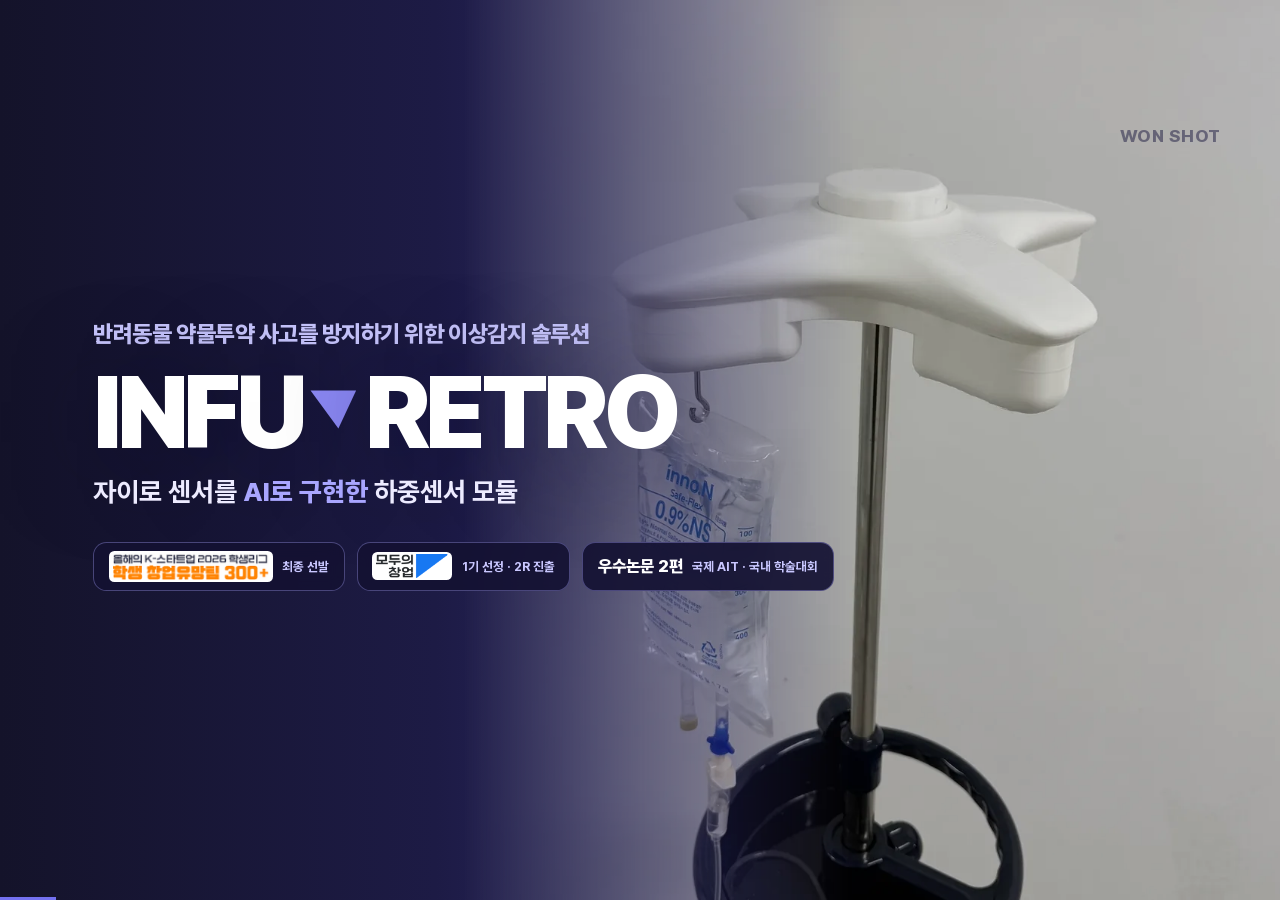
==== commit 13b9611d: "Team slide: no overlap between awards and partners; 학생창업유망팀 logo as static PNG (no animated GIF); re" ====
--- a/index.html
+++ b/index.html
@@ -3685,11 +3685,95 @@
 .rf .r-tgrp .tg.cli .gl span { color: #2E9E6A; }
 .rf .r-tgrp .dev .r-ppl { grid-template-columns: repeat(5, 1fr); }
 .rf .r-tgrp .cli .r-ppl { grid-template-columns: repeat(2, 1fr); }
+/* appendix from business plan */
+.rf .r-axk { display: grid; grid-template-columns: repeat(3, 1fr); gap: 1.6em; }
+.rf .r-axk li { padding: 1.4em 1.8em; border-radius: 1.3em; background: #FFFFFF; border: 1.5px solid var(--rline); box-shadow: 0 1em 2.4em rgba(40, 40, 110, .07); }
+.rf .r-axk b { display: block; font-size: 4em; font-weight: 900; letter-spacing: -.04em; line-height: 1.05; color: var(--ri); }
+.rf .r-axk b small { margin-left: .08em; font-size: .4em; font-weight: 800; letter-spacing: 0; }
+.rf .r-axk span { font-size: 1.2em; font-weight: 700; color: var(--rk2); }
+.rf .r-axm { margin-top: 1.6em; }
+.rf .r-axm .r-card { display: flex; flex-direction: column; gap: 1em; }
+.rf .r-axbar { flex: 1; display: flex; flex-direction: column; justify-content: center; gap: 1em; }
+.rf .r-axbar p { display: grid; grid-template-columns: 11em 1fr 4.5em; align-items: center; gap: 1em; font-size: 1.2em; font-weight: 700; color: var(--rk2); }
+.rf .r-axbar i { display: block; height: 1.1em; width: calc(var(--w) * 1%); min-width: .6em; border-radius: 99em; background: #C9C8F8; }
+.rf .r-axbar p:first-child i { background: var(--ri); }
+.rf .r-axbar b { font-size: 1.15em; font-weight: 900; color: var(--rk); }
+.rf .r-axcol { flex: 1; display: flex; align-items: flex-end; justify-content: center; gap: 3em; min-height: 12em; }
+.rf .r-axcol div { display: flex; flex-direction: column; align-items: center; gap: .3em; height: 100%; justify-content: flex-end; }
+.rf .r-axcol i { display: block; width: 4.4em; height: calc(var(--h) * .11em); border-radius: .5em .5em 0 0; background: #C9C8F8; }
+.rf .r-axcol .us i { background: var(--rr); }
+.rf .r-axcol b { font-size: 1.8em; font-weight: 900; color: var(--rk); }
+.rf .r-axcol .us b { color: var(--rr); }
+.rf .r-axcol span { font-size: 1.1em; font-weight: 700; color: var(--rk2); }
+.rf .r-axn { padding-top: .8em; border-top: 1px dashed var(--rline); font-size: 1.12em; font-weight: 650; color: var(--rk2); }
+.rf .r-axc { flex: 1; min-height: 0; }
+.rf .r-axc > .r-card { display: flex; flex-direction: column; gap: 1em; }
+.rf .r-axstk { display: flex; height: 3em; border-radius: .8em; overflow: hidden; gap: .25em; }
+.rf .r-axstk span { display: flex; align-items: center; justify-content: center; color: #FFFFFF; font-size: 1.15em; font-weight: 850; }
+.rf .r-axstk .a { background: var(--ri); } .rf .r-axstk .b { background: #8C89F5; } .rf .r-axstk .c { background: #B9B7F7; color: var(--ri); }
+.rf .r-axtbl { display: grid; grid-template-columns: 1fr 1fr 1fr; gap: 1.2em; }
+.rf .r-axtbl .grp { display: flex; flex-direction: column; gap: .45em; padding: 1em 1.1em; border-radius: 1em; background: #F7F7FB; }
+.rf .r-axtbl .gh { display: flex; justify-content: space-between; align-items: baseline; padding-bottom: .4em; border-bottom: 2px solid var(--ri); }
+.rf .r-axtbl .b .gh { border-color: #8C89F5; } .rf .r-axtbl .c .gh { border-color: #B9B7F7; }
+.rf .r-axtbl .gh b { font-size: 1.25em; font-weight: 850; color: var(--rk); }
+.rf .r-axtbl .gh span { font-size: 1.3em; font-weight: 900; color: var(--ri); }
+.rf .r-axtbl .it { display: flex; justify-content: space-between; gap: .6em; font-size: 1.02em; font-weight: 650; color: var(--rk2); line-height: 1.35; }
+.rf .r-axtbl .it em { flex: none; font-style: normal; font-weight: 800; color: var(--rk); }
+.rf .r-axpm { display: flex; flex-direction: column; gap: 1.1em; }
+.rf .r-axpm .r-card { position: relative; flex: 1; display: flex; flex-direction: column; justify-content: center; gap: .3em; padding: 1.2em 1.6em; }
+.rf .r-axpm .r-card.us { border: 2px solid var(--ri); box-shadow: 0 1em 2.4em rgba(75, 72, 224, .16); }
+.rf .r-axpm .k { font-size: 1.1em; font-weight: 850; color: var(--ri); }
+.rf .r-axpm .v { font-size: 1.5em; font-weight: 800; color: var(--rk2); }
+.rf .r-axpm .v b { font-size: 2em; font-weight: 900; color: var(--rk); letter-spacing: -.03em; }
+.rf .r-axpm .f { font-size: 1.1em; font-weight: 650; color: var(--rk2); }
+.rf .r-axpm .f b { color: var(--ri); }
+.rf .r-axpm .mg { height: .8em; border-radius: 99em; background: #EEEDFE; overflow: hidden; margin-right: 5em; }
+.rf .r-axpm .mg i { display: block; height: 100%; width: calc(var(--w) * 1%); background: var(--ri); }
+.rf .r-axpm .pct { position: absolute; right: 1.2em; bottom: .9em; font-size: 2em; font-weight: 900; color: var(--ri); }
+.rf .r-axtg { flex: 1; min-height: 0; padding: 1.2em 2em; display: flex; }
+.rf .r-axtg table { width: 100%; border-collapse: collapse; }
+.rf .r-axtg th, .rf .r-axtg td { padding: .75em .8em; border-bottom: 1px solid #EDEDF3; text-align: left; font-size: 1.15em; }
+.rf .r-axtg thead th { font-size: 1em; font-weight: 850; color: #8B8B9C; }
+.rf .r-axtg tbody th { font-weight: 800; color: var(--rk); }
+.rf .r-axtg td.c { font-weight: 750; color: var(--rk2); white-space: nowrap; }
+.rf .r-axtg td.arr { color: #8C89F5; font-weight: 900; }
+.rf .r-axtg td.t { white-space: nowrap; }
+.rf .r-axtg td.t { font-weight: 900; color: var(--ri); }
+.rf .r-axtg td.m { font-size: 1em; font-weight: 600; color: #8B8B9C; }
+.rf .r-swot { position: relative; flex: 1; min-height: 0; display: grid; grid-template-columns: 1fr 1fr; grid-template-rows: 1fr 1fr; gap: 1.4em; }
+.rf .r-swot .q { padding: 1.4em 1.8em; border-radius: 1.4em; background: #FFFFFF; border: 1.5px solid var(--rline); box-shadow: 0 1em 2.4em rgba(40, 40, 110, .06); }
+.rf .r-swot .qh { display: flex; align-items: center; gap: .6em; margin-bottom: .7em; font-size: 1.5em; font-weight: 850; color: var(--rk); }
+.rf .r-swot .qh i { display: grid; place-items: center; width: 1.8em; height: 1.8em; border-radius: 50%; color: #FFFFFF; font-style: normal; font-weight: 900; }
+.rf .r-swot .s .qh i { background: var(--ri); } .rf .r-swot .w .qh i { background: #E07B2E; } .rf .r-swot .o .qh i { background: #2E9E6A; } .rf .r-swot .t .qh i { background: var(--rr); }
+.rf .r-swot ul { display: flex; flex-direction: column; gap: .5em; }
+.rf .r-swot li { position: relative; padding-left: 1.1em; font-size: 1.2em; font-weight: 650; color: var(--rk2); line-height: 1.4; }
+.rf .r-swot li::before { content: ""; position: absolute; left: 0; top: .55em; width: .45em; height: .45em; border-radius: 50%; background: #C9C8F8; }
+.rf .r-swot .core { position: absolute; left: 50%; top: 50%; transform: translate(-50%, -50%); display: grid; place-items: center; width: 8em; height: 8em; border-radius: 50%; background: var(--ri); color: #FFFFFF; text-align: center; font-size: 1.15em; font-weight: 900; line-height: 1.2; box-shadow: 0 0 0 .5em #FFFFFF, 0 1em 2.4em rgba(75, 72, 224, .3); }
+.rf .r-swot .s, .rf .r-swot .o { padding-right: 5em; } .rf .r-swot .w, .rf .r-swot .t { padding-left: 5em; }
+.rf .r-axrisk { flex: 1; min-height: 0; display: flex; flex-direction: column; gap: .9em; }
+.rf .r-axrisk li { flex: 1; display: grid; grid-template-columns: 3em 1fr 2em 1.25fr; align-items: center; gap: 1.2em; padding: 1em 1.6em; border-radius: 1.2em; background: #FFFFFF; border: 1.5px solid var(--rline); }
+.rf .r-axrisk li.hd { flex: none; padding: .4em 1.6em; background: none; border: 0; }
+.rf .r-axrisk li.hd b { font-size: 1em; font-weight: 850; color: #8B8B9C; }
+.rf .r-axrisk i { display: grid; place-items: center; width: 2.4em; height: 2.4em; border-radius: 50%; background: #EEEDFE; color: var(--ri); font-style: normal; font-weight: 900; font-size: 1.15em; }
+.rf .r-axrisk li.hd i { background: none; }
+.rf .r-axrisk .a b { display: block; font-size: 1.45em; font-weight: 850; color: var(--rk); }
+.rf .r-axrisk .a p { margin-top: .2em; font-size: 1.1em; font-weight: 650; color: var(--rk2); }
+.rf .r-axrisk .ar { font-size: 1.6em; font-weight: 900; color: #8C89F5; }
+.rf .r-axrisk .c p { padding: .8em 1em; border-radius: .9em; background: #F4F4FE; font-size: 1.15em; font-weight: 750; color: var(--rk); line-height: 1.45; }
+#s-ax-cost .r-2.r-axc { grid-template-columns: 1.75fr 1fr; }
+#s-ax-cost .r-axtbl .it { font-size: 1.05em; }
+/* team slide: no overlap, steady logo row */
+#s-team .r-tm2 { margin-top: 1.1em; align-items: center; }
+#s-team .r-tm2 .r-awi .cert { height: 11em !important; }
+#s-team .r-tm2 .r-awi .pic { height: 7.8em !important; }
+#s-team .r-awi .lg2 { gap: .6em 1.4em; }
+#s-team .r-awi .lg2 img { height: 2em; }
+#s-team .r-pt { margin-top: 1.4em; }
 </style>
 <!-- The deck's own Pretendard subset (only the glyphs it uses) lives inside this file, so the text is drawn in the same
      font on any computer — offline, opened as a file, on a slow venue network — and never in a fallback font.
      scripts/subset-pitch-font.py rewrites this block whenever the wording changes. -->
-<style id="pitch-font">@font-face { font-family: "Pretendard Pitch"; src: url("[data-uri]") format("woff2"); font-weight: 100 900; font-display: block; }</style>
+<style id="pitch-font">@font-face { font-family: "Pretendard Pitch"; src: url("[data-uri]